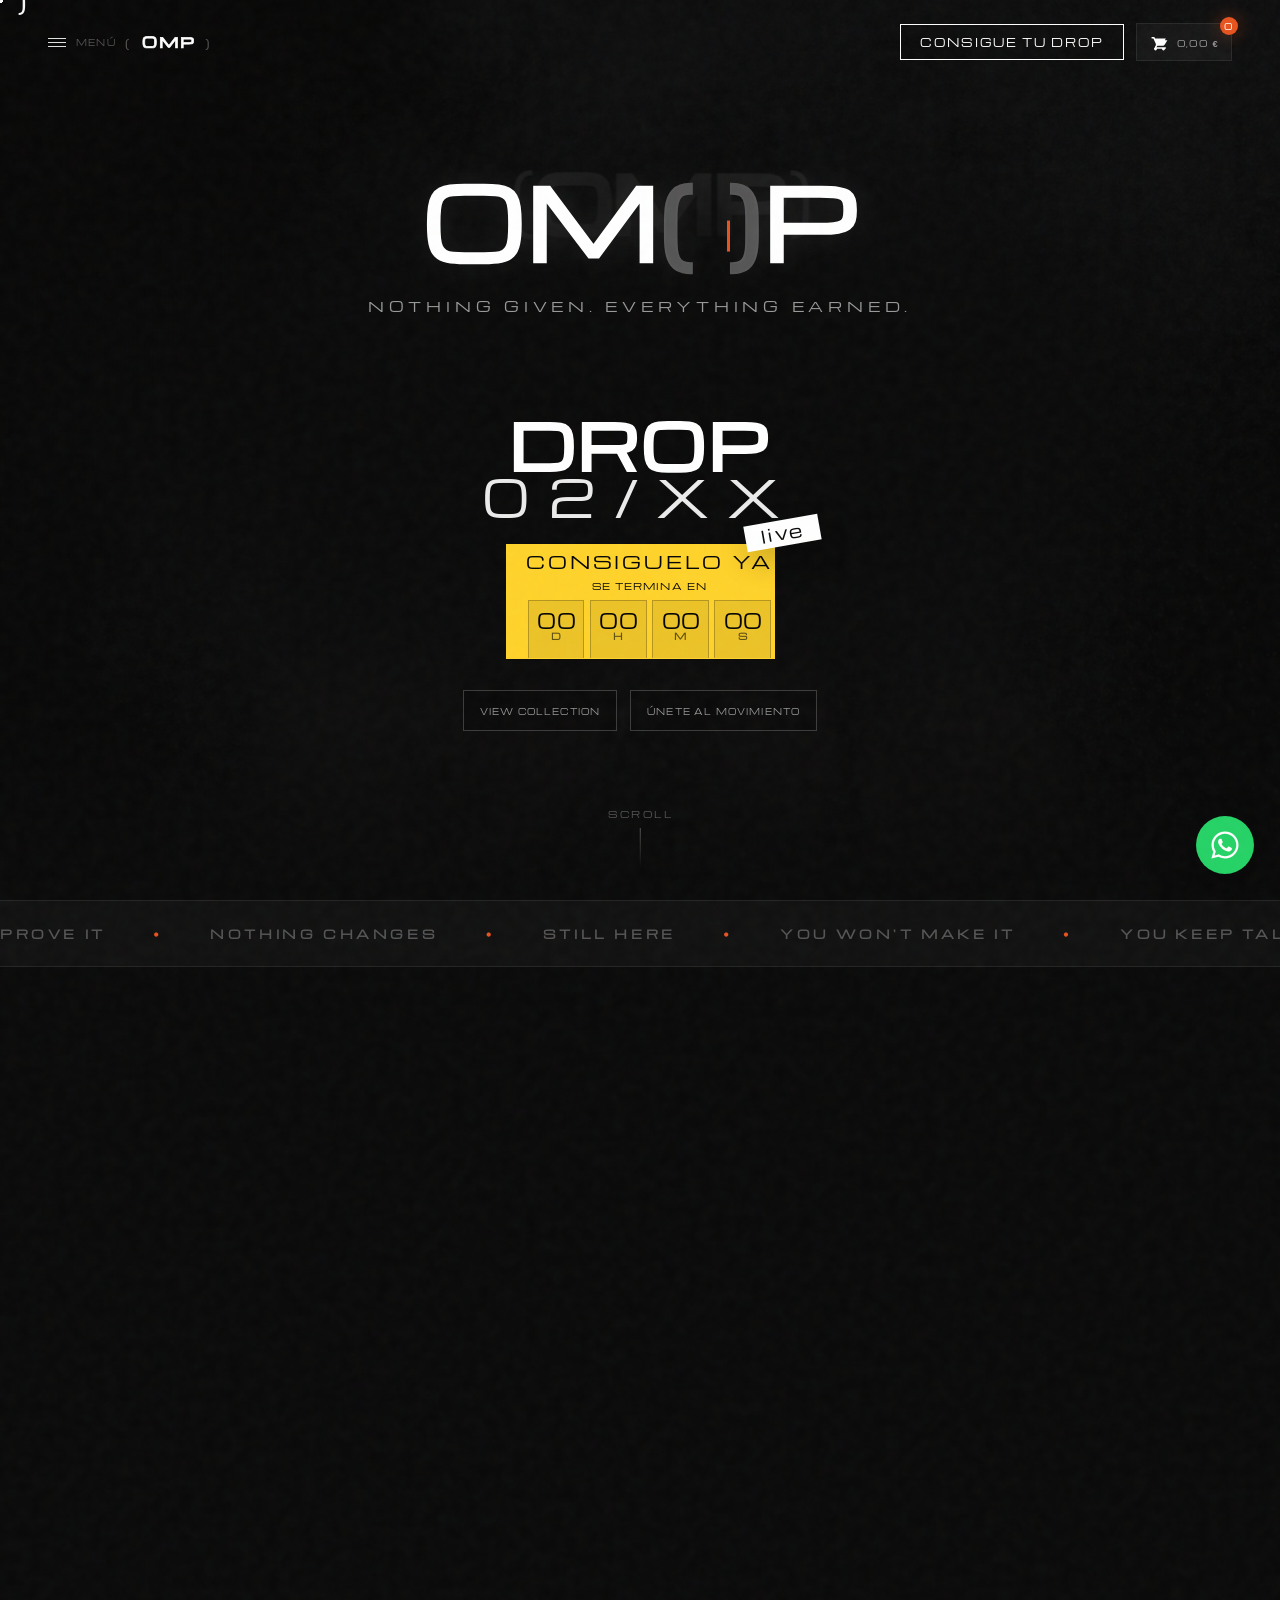
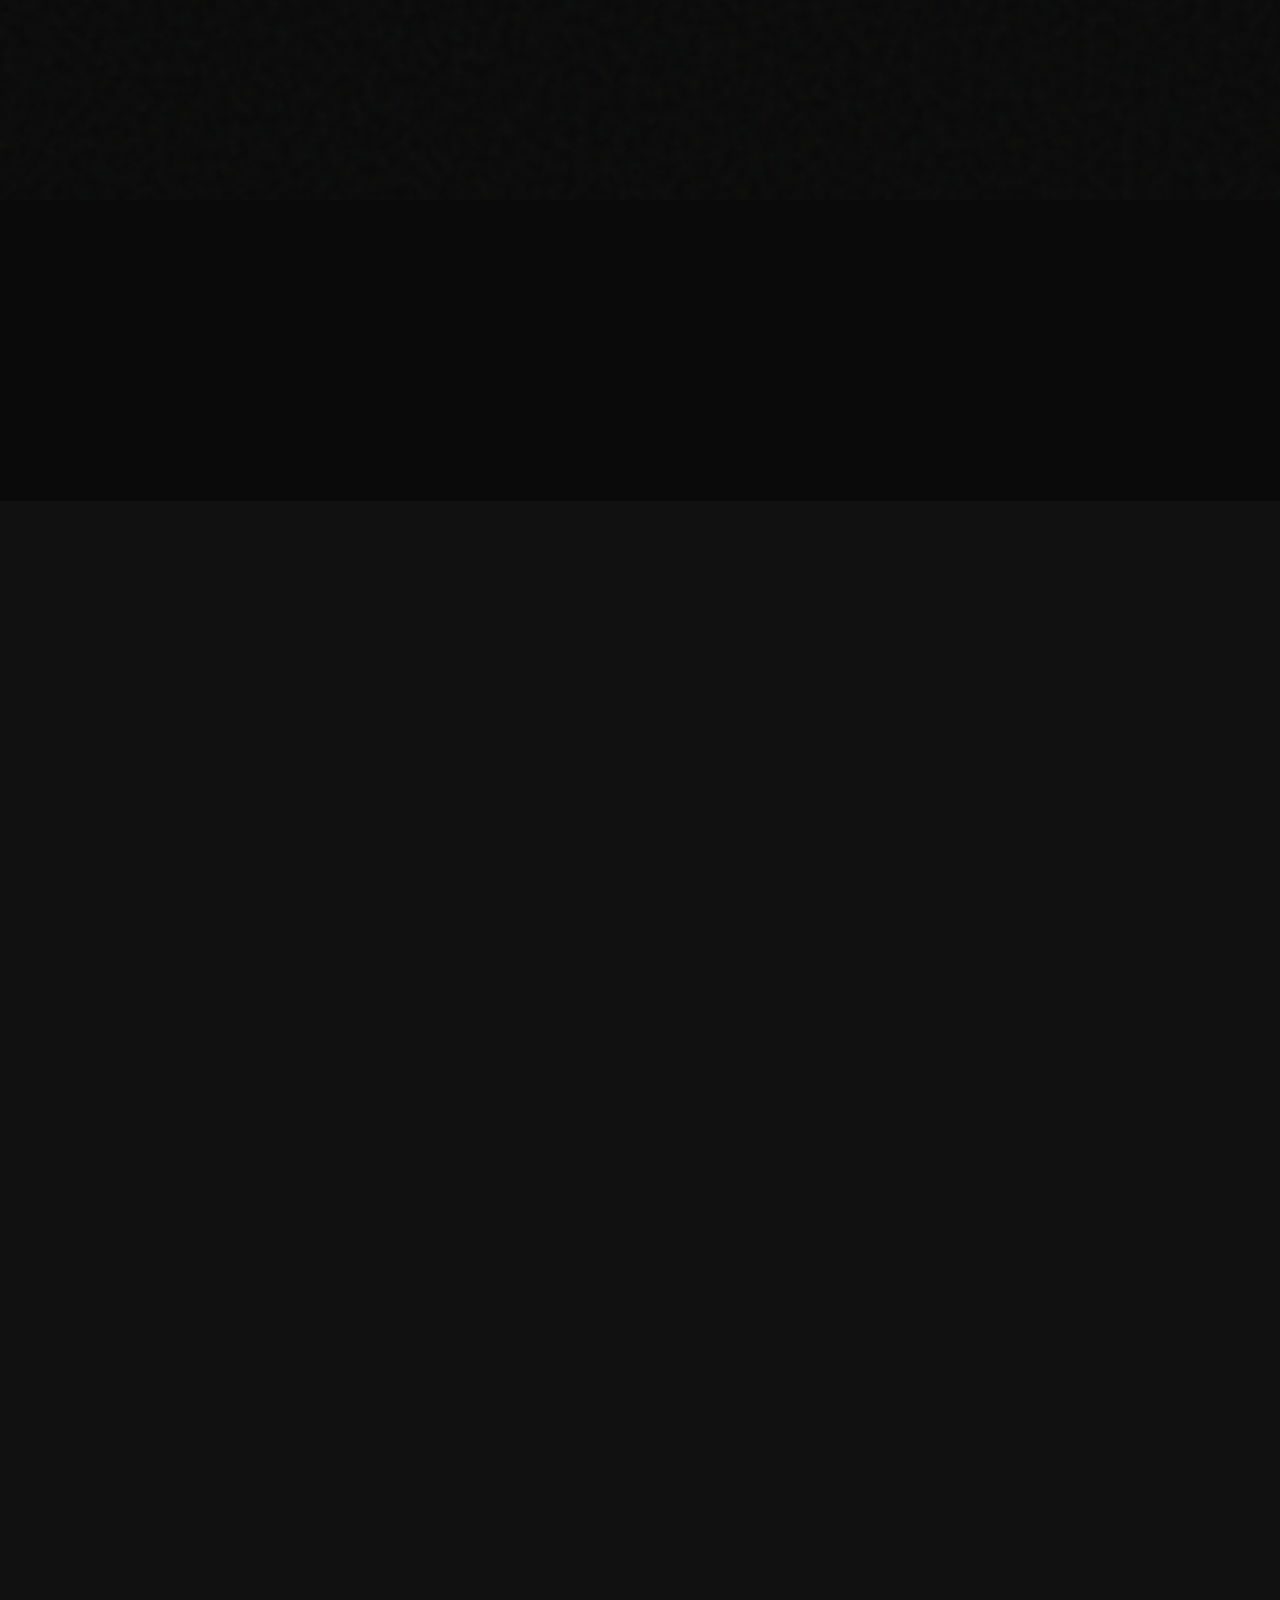
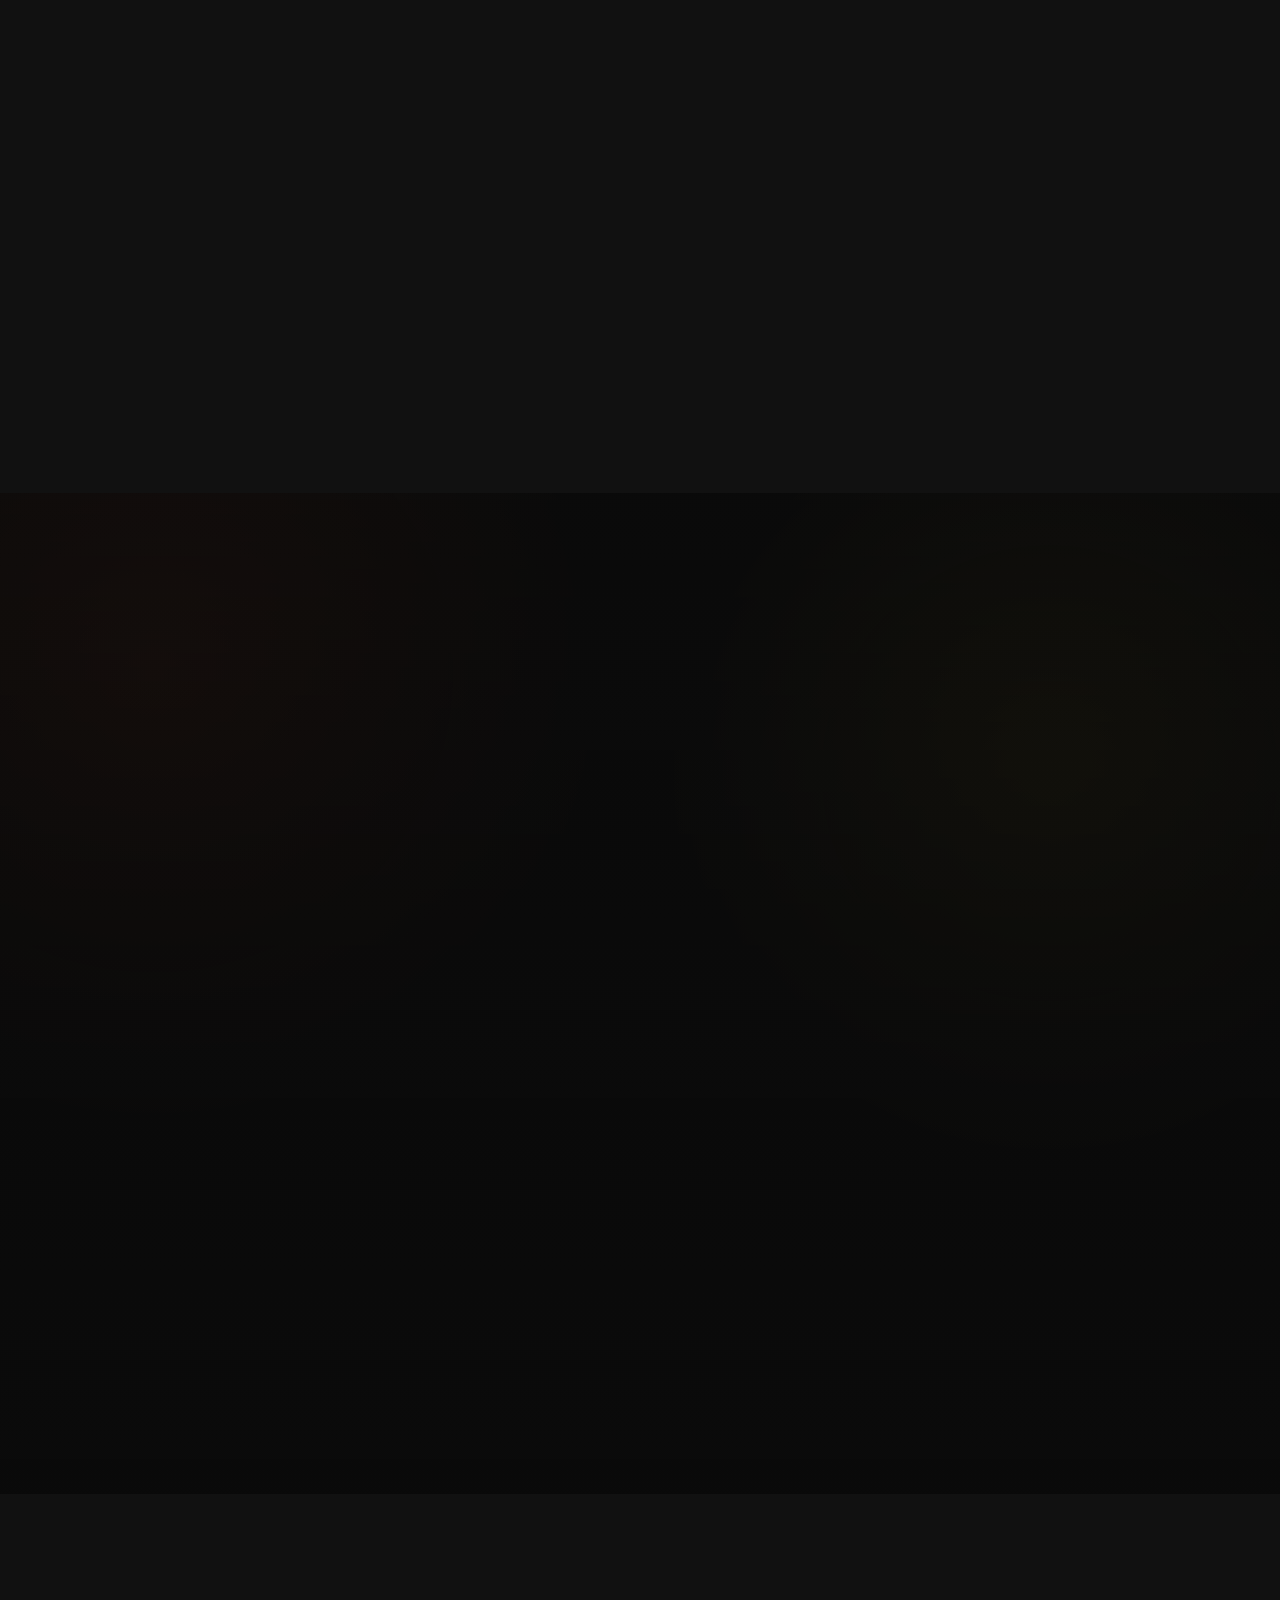
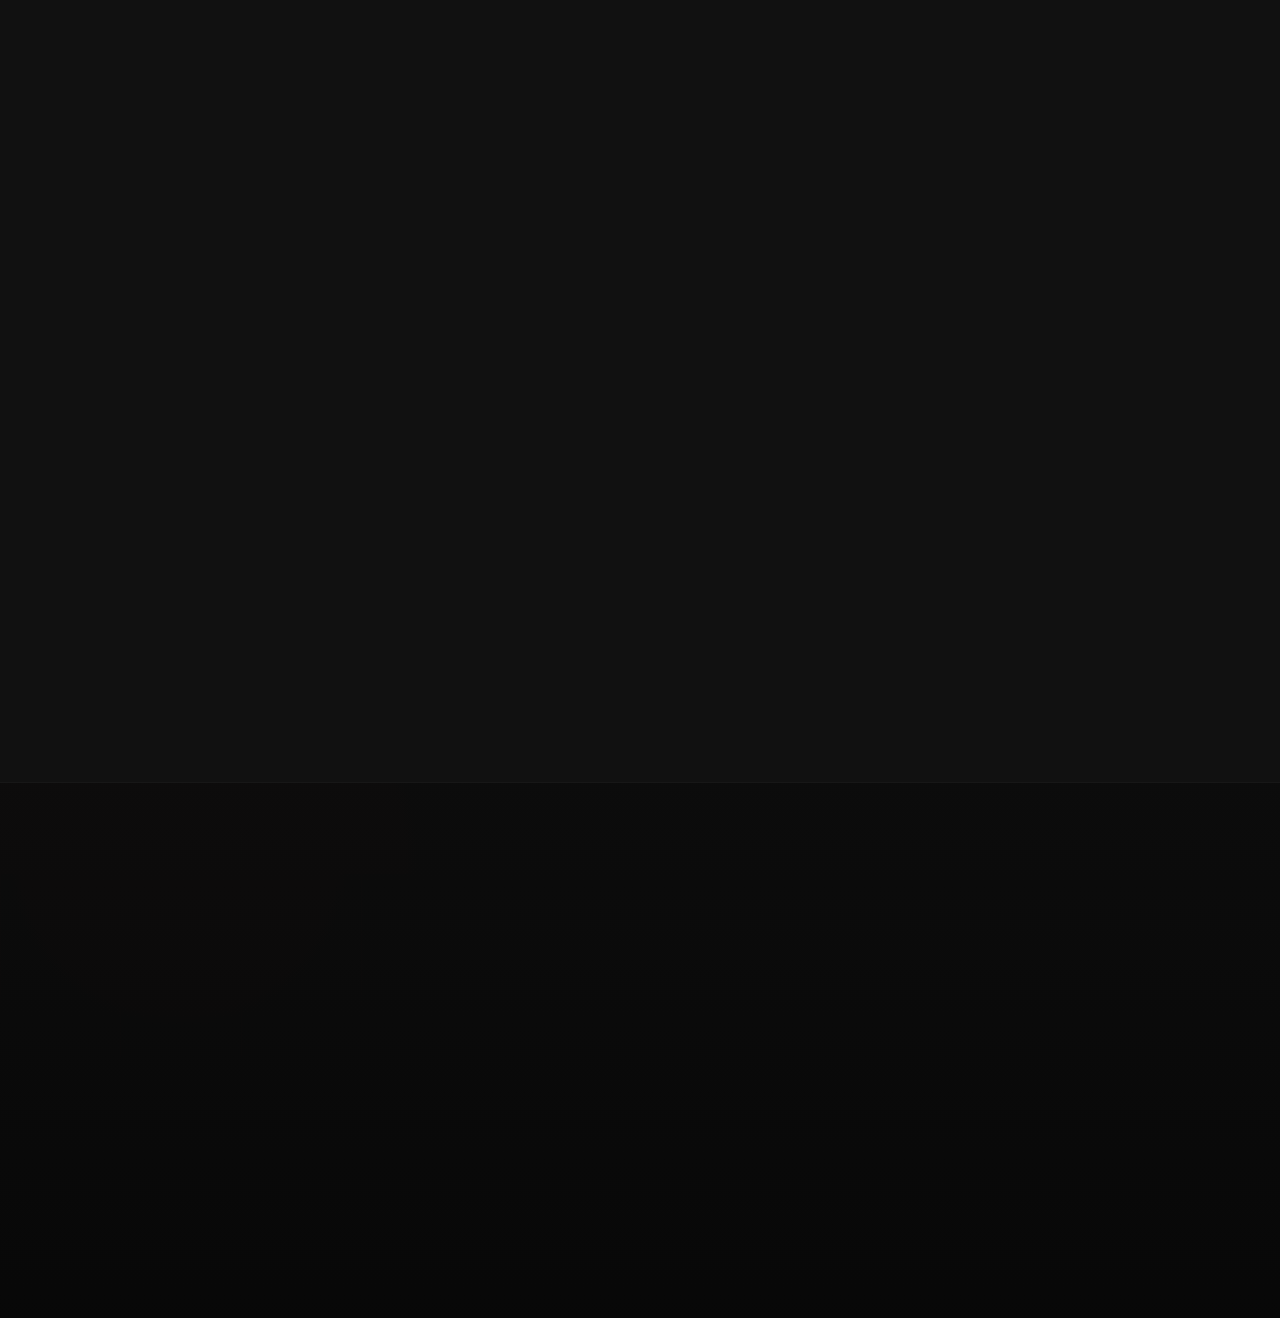
==== index.html @ 0c3de5c8 "Align calendar width with drop blocks" ====
<!DOCTYPE html>
<html lang="es">
<head>
  <meta charset="UTF-8">
  <meta name="viewport" content="width=device-width, initial-scale=1.0">
  <title>On My Peak ® | OMP ropa fitness oversized, gym wear y drops limitados</title>
  <meta name="description" content="On My Peak (OMP): ropa fitness y streetwear premium desde Canarias. Camisetas gym oversized, crop tops y hoodies para CrossFit, Hyrox y cultura entrenamiento.">
  <meta name="keywords" content="On My Peak, OMP, ropa fitness oversized, camisetas gym, ropa crossfit, oversized gym wear, streetwear fitness, ropa fitness Canarias">
  <meta name="theme-color" content="#0A0A0A">
  <meta name="robots" content="index, follow, max-image-preview:large">
  <link rel="canonical" href="https://onmypeak.vercel.app/">
  <link rel="icon" href="assets/favicon.svg" type="image/svg+xml">

  <!-- Open Graph -->
  <meta property="og:site_name" content="On My Peak">
  <meta property="og:locale" content="es_ES">
  <meta property="og:title" content="On My Peak ® | OMP">
  <meta property="og:description" content="Ropa fitness/streetwear de edición limitada desde LPA. Oversized gym wear, crop tops y hoodies para los que entrenan sin excusas.">
  <meta property="og:type" content="website">
  <meta property="og:url" content="https://onmypeak.vercel.app/">
  <meta property="og:image" content="https://onmypeak.vercel.app/assets/optimized/og-image.jpg">
  <meta property="og:image:width" content="960">
  <meta property="og:image:height" content="1200">
  <meta property="og:image:alt" content="On My Peak DROP 02/XX ropa deportiva de edición limitada">
  <meta name="twitter:card" content="summary_large_image">
  <meta name="twitter:title" content="On My Peak ® | OMP">
  <meta name="twitter:description" content="Drops limitados de ropa fitness/streetwear premium desde Canarias.">
  <meta name="twitter:image" content="https://onmypeak.vercel.app/assets/optimized/og-image.jpg">
  <meta name="twitter:image:alt" content="On My Peak DROP 02/XX">

  <!-- Fonts -->
  <link rel="preconnect" href="https://fonts.googleapis.com">
  <link rel="preconnect" href="https://fonts.gstatic.com" crossorigin>
  <link rel="preload" href="assets/optimized/hero-poster.jpg" as="image" fetchpriority="high">
  <link href="https://fonts.googleapis.com/css2?family=Michroma&family=Space+Mono:wght@400;700&display=swap" rel="stylesheet">

  <link rel="stylesheet" href="css/style.css?v=20260602-calendar-wide-auth">
  <script type="application/ld+json">
  {
    "@context": "https://schema.org",
    "@graph": [
      {
        "@type": "Organization",
        "@id": "https://onmypeak.vercel.app/#organization",
        "name": "On My Peak",
        "alternateName": "OMP",
        "url": "https://onmypeak.vercel.app/",
        "logo": "https://onmypeak.vercel.app/assets/optimized/og-image.jpg",
        "sameAs": ["https://www.instagram.com/onmypeak_/"]
      },
      {
        "@type": "WebSite",
        "@id": "https://onmypeak.vercel.app/#website",
        "url": "https://onmypeak.vercel.app/",
        "name": "On My Peak",
        "alternateName": "OMP",
        "publisher": { "@id": "https://onmypeak.vercel.app/#organization" },
        "inLanguage": "es"
      },
      {
        "@type": "BreadcrumbList",
        "@id": "https://onmypeak.vercel.app/#breadcrumbs",
        "itemListElement": [
          {
            "@type": "ListItem",
            "position": 1,
            "name": "Home",
            "item": "https://onmypeak.vercel.app/"
          },
          {
            "@type": "ListItem",
            "position": 2,
            "name": "DROP 02/XX",
            "item": "https://onmypeak.vercel.app/#drop"
          },
          {
            "@type": "ListItem",
            "position": 3,
            "name": "Alcanza tu Peak",
            "item": "https://onmypeak.vercel.app/#waitlist"
          }
        ]
      },
      {
        "@type": "Product",
        "@id": "https://onmypeak.vercel.app/#drop-02",
        "name": "DROP 02/XX",
        "brand": { "@id": "https://onmypeak.vercel.app/#organization" },
        "description": "Drop limitado de ropa deportiva On My Peak con acento canario para fitness, CrossFit e Hyrox: camiseta oversized, crop top y hoodie.",
        "image": [
          "https://onmypeak.vercel.app/assets/collection/drop-02/thumbs/drop-02-01.jpg",
          "https://onmypeak.vercel.app/assets/collection/drop-02/thumbs/drop-02-03.jpg",
          "https://onmypeak.vercel.app/assets/collection/drop-02/thumbs/drop-02-05.jpg"
        ],
        "offers": {
          "@type": "AggregateOffer",
          "priceCurrency": "EUR",
          "lowPrice": "22",
          "highPrice": "35",
          "availability": "https://schema.org/LimitedAvailability",
          "url": "https://onmypeak.vercel.app/#waitlist"
        }
      },
      {
        "@type": "FAQPage",
        "@id": "https://onmypeak.vercel.app/#faq",
        "mainEntity": [
          {
            "@type": "Question",
            "name": "¿Cómo reservo mi prenda On My Peak?",
            "acceptedAnswer": {
              "@type": "Answer",
              "text": "Elige modelo, color y talla, añade la prenda al carrito y confirma el pedido por WhatsApp."
            }
          },
          {
            "@type": "Question",
            "name": "¿Qué productos incluye DROP 02/XX?",
            "acceptedAnswer": {
              "@type": "Answer",
              "text": "DROP 02/XX incluye prendas On My Peak de edición limitada como oversized, crop top y hoodie."
            }
          },
          {
            "@type": "Question",
            "name": "¿Desde dónde nace On My Peak?",
            "acceptedAnswer": {
              "@type": "Answer",
              "text": "On My Peak nace en LPA, Canary Islands, con drops de ropa deportiva premium de edición limitada."
            }
          }
        ]
      }
    ]
  }
  </script>
</head>
<body>

  <!-- Grain Overlay -->
  <a class="skip-link" href="#waitlist">Saltar a compra</a>
  <div class="grain" aria-hidden="true"></div>

  <a class="whatsapp-float" href="https://wa.me/34673094993" target="_blank" rel="noopener noreferrer" aria-label="Hablar por WhatsApp">
    <svg class="whatsapp-float__icon" viewBox="0 0 32 32" aria-hidden="true">
      <path d="M16.02 3.2c-7.02 0-12.72 5.7-12.72 12.72 0 2.24.59 4.42 1.7 6.34L3.2 28.8l6.68-1.75a12.7 12.7 0 0 0 6.14 1.56c7.02 0 12.72-5.7 12.72-12.72S23.04 3.2 16.02 3.2Zm0 23.28c-1.92 0-3.79-.52-5.42-1.51l-.39-.23-3.96 1.04 1.06-3.86-.25-.4a10.52 10.52 0 0 1-1.63-5.61c0-5.84 4.75-10.59 10.59-10.59s10.59 4.75 10.59 10.59-4.75 10.57-10.59 10.57Zm5.8-7.92c-.32-.16-1.89-.93-2.18-1.04-.29-.11-.5-.16-.71.16-.21.32-.82 1.04-1 1.25-.18.21-.37.24-.69.08-.32-.16-1.35-.5-2.57-1.58-.95-.85-1.59-1.89-1.78-2.21-.18-.32-.02-.49.14-.65.14-.14.32-.37.48-.55.16-.18.21-.32.32-.53.11-.21.05-.4-.03-.56-.08-.16-.71-1.71-.98-2.34-.26-.61-.52-.53-.71-.54h-.61c-.21 0-.56.08-.85.4-.29.32-1.11 1.09-1.11 2.65s1.14 3.07 1.3 3.28c.16.21 2.25 3.44 5.45 4.82.76.33 1.35.52 1.82.67.76.24 1.46.21 2.01.13.61-.09 1.89-.77 2.16-1.51.27-.74.27-1.38.19-1.51-.08-.13-.29-.21-.61-.37Z"/>
    </svg>
  </a>

  <!-- Custom Cursor -->
  <div class="cursor" aria-hidden="true"></div>
  <div class="cursor-ring" aria-hidden="true"></div>

  <!-- Navigation -->
  <nav class="nav" id="nav" aria-label="Navegación principal">
    <button class="nav__logo" id="navLogo" type="button" aria-haspopup="true" aria-expanded="false" aria-controls="navMenu" aria-label="Abrir menú de navegación">
      <span class="nav__burger" aria-hidden="true"><span></span><span></span><span></span></span>
      <span class="nav__menu-label" aria-hidden="true">Menú</span>
      <span class="nav__logo-paren">(</span><span class="nav__logo-text">OMP</span><span class="nav__logo-paren">)</span>
    </button>
    <div class="nav-menu" id="navMenu" aria-hidden="true">
      <a href="#hero">Home</a>
      <a href="#manifesto">Manifiesto</a>
      <a href="#drop">Drop Prórroga</a>
      <a href="#calendario">Calendario</a>
      <a href="#waitlist">Alcanza tu Peak</a>
      <a href="#peak-community">Únete al movimiento</a>
    </div>
    <div class="nav__actions">
      <a href="#waitlist" class="nav__cta">
        <span data-i18n="navCta">Consigue tu Drop</span>
      </a>
      <button class="cart-toggle" type="button" id="cartToggle" aria-label="Abrir carrito" aria-expanded="false">
        <svg class="cart-toggle__icon" viewBox="0 0 24 24" aria-hidden="true">
          <path d="M7 18c-1.1 0-1.99.9-1.99 2S5.9 22 7 22s2-.9 2-2-.9-2-2-2Zm10 0c-1.1 0-1.99.9-1.99 2s.89 2 1.99 2 2-.9 2-2-.9-2-2-2ZM7.2 14.6h7.45c.75 0 1.4-.41 1.74-1.03L20 7H6.42l-.94-2H2v2h2.22l3.6 7.59-1.35 2.45C5.74 18.37 6.69 20 8.2 20H20v-2H8.2l1.1-2h7.45c.75 0 1.4-.41 1.74-1.03L22 9H8.12l-.92-2Z"/>
        </svg>
        <span class="cart-toggle__total" id="cartNavTotal">0,00 €</span>
        <span class="cart-toggle__count" id="cartCount">0</span>
      </button>
    </div>
  </nav>

  <aside class="buy-rail" id="buyRail" aria-label="Compra rápida DROP 02/XX">
    <a class="buy-rail__main" href="#waitlist" data-select-drop="DROP 02/XX">
      <span>DROP 02/XX</span>
      <strong>Alcanza tu Peak</strong>
    </a>
    <button class="buy-rail__cart" type="button" id="buyRailCart" aria-label="Abrir carrito desde compra rápida">
      <span id="buyRailCount">0</span>
      <strong id="buyRailTotal">0,00 &euro;</strong>
    </button>
  </aside>

  <!-- Hero -->
  <section class="hero" id="hero">
    <div class="hero__bg">
      <video class="hero__video" autoplay muted loop playsinline preload="metadata" poster="assets/optimized/hero-poster.jpg">
        <source src="assets/hero-background-mobile.mp4" type="video/mp4">
      </video>
    </div>
    <div class="hero__overlay"></div>
    <div class="hero__content">
      <h1 class="hero__logo">
        OM<span class="paren">(</span><span class="fucking" data-typewriter-words="fucking,next,gymnastic,fleje">fucking</span><span class="paren">)</span>P
      </h1>
      <p class="hero__claim" data-i18n="heroClaim">Nothing given. Everything earned.</p>
      <div class="hero__drops hero__drops--single" aria-label="Drop activo">
        <div class="hero__drop-mark hero__drop-mark--next" aria-label="Drop 02/XX live">
          <span class="hero__drop-title">DROP</span>
          <span class="hero__drop-code">02/XX</span>
          <span class="hero__drop-live hero__drop-live--yellow">live</span>
          <a href="#waitlist" class="hero__drop-cta hero__drop-cta--yellow" data-select-drop="DROP 02/XX">
            <span>consiguelo ya</span>
            <small>
              <span>se termina en</span>
              <strong class="hero__drop-countdown hero__drop-countdown--yellow" data-drop2-hero-countdown>00D 00H 00M 00S</strong>
            </small>
          </a>
        </div>
      </div>
      <div class="hero__actions" aria-label="Acciones principales">
        <a href="#drop">VIEW COLLECTION</a>
        <a href="#peak-community">ÚNETE AL MOVIMIENTO</a>
      </div>
    </div>
    <div class="hero__scroll">
      <span>Scroll</span>
      <div class="hero__scroll-line"></div>
    </div>
  </section>

  <!-- Marquee -->
  <div class="marquee" aria-hidden="true">
    <div class="marquee__track">
      <span class="marquee__item">Prove It</span>
      <span class="marquee__item">Nothing Changes</span>
      <span class="marquee__item">Still Here</span>
      <span class="marquee__item">You Won't Make It</span>
      <span class="marquee__item">You Keep Talking</span>
      <span class="marquee__item">This Is Not For Everyone</span>
      <span class="marquee__item">No One Is Coming</span>
      <span class="marquee__item">Prove It</span>
      <span class="marquee__item">Nothing Changes</span>
      <span class="marquee__item">Still Here</span>
      <span class="marquee__item">You Won't Make It</span>
      <span class="marquee__item">You Keep Talking</span>
      <span class="marquee__item">This Is Not For Everyone</span>
      <span class="marquee__item">No One Is Coming</span>
    </div>
  </div>

  <!-- Manifesto -->
  <section class="section manifesto" id="manifesto">
    <div class="manifesto__bg"></div>
    <div class="container">
      <div class="manifesto__layout">
        <div class="manifesto__content">
          <p class="section-label reveal" data-i18n="manifestoLabel">Manifiesto</p>
          <h2 class="section-title reveal reveal-delay-1" data-i18n="manifestoTitle">THIS IS NOT<br>FOR EVERYONE</h2>
          <p class="manifesto__text reveal reveal-delay-2" data-i18n="manifestoText1">
            No hacemos ropa para que te veas bien. Hacemos <strong>armaduras</strong> para los que se presentan cada día sin excusas. Para los que nadie esperaba. Para los que <strong>siguen aquí</strong> cuando todos se han ido.
          </p>
          <p class="manifesto__text reveal reveal-delay-3" data-i18n="manifestoText2">
            Si necesitas que alguien te motive, esto no es para ti. Si ya estás dentro, <strong>lo sabes</strong>.
          </p>
          <p class="manifesto__origin reveal reveal-delay-4">LPA — Canary Islands</p>
        </div>

        <aside class="manifesto__instagram reveal reveal-delay-3" aria-label="Instagram preview de On My Peak">
          <div class="manifesto__instagram-head">
            <span>@onmypeak_</span>
            <a href="https://instagram.com/onmypeak_" target="_blank" rel="noopener noreferrer" data-i18n="viewInstagram">Ver Instagram</a>
          </div>
          <div class="instagram-preview__grid" id="instagramFeed" data-instagram-feed data-source="fallback" aria-live="polite">
            <a class="instagram-preview__item" href="https://instagram.com/onmypeak_" target="_blank" rel="noopener noreferrer">
              <img src="assets/collection/drop-02/thumbs/drop-02-01.jpg" alt="DROP 02/XX de On My Peak" width="607" height="760" loading="lazy" decoding="async">
            </a>
            <a class="instagram-preview__item" href="https://instagram.com/onmypeak_" target="_blank" rel="noopener noreferrer">
              <img src="assets/collection/drop-02/thumbs/drop-02-02.jpg" alt="DROP 02/XX de On My Peak" width="607" height="760" loading="lazy" decoding="async">
            </a>
            <a class="instagram-preview__item" href="https://instagram.com/onmypeak_" target="_blank" rel="noopener noreferrer">
              <img src="assets/collection/drop-02/thumbs/drop-02-03.jpg" alt="DROP 02/XX de On My Peak" width="607" height="760" loading="lazy" decoding="async">
            </a>
            <a class="instagram-preview__item" href="https://instagram.com/onmypeak_" target="_blank" rel="noopener noreferrer">
              <img src="assets/collection/drop-02/thumbs/drop-02-04.jpg" alt="DROP 02/XX de On My Peak" width="607" height="760" loading="lazy" decoding="async">
            </a>
            <a class="instagram-preview__item" href="https://instagram.com/onmypeak_" target="_blank" rel="noopener noreferrer">
              <img src="assets/collection/drop-02/thumbs/drop-02-05.jpg" alt="DROP 02/XX de On My Peak" width="607" height="760" loading="lazy" decoding="async">
            </a>
            <a class="instagram-preview__item" href="https://instagram.com/onmypeak_" target="_blank" rel="noopener noreferrer">
              <img src="assets/instagram/post-omp1-26.jpg" alt="Post reciente de On My Peak" width="607" height="760" loading="lazy" decoding="async">
            </a>
            <a class="instagram-preview__item" href="https://instagram.com/onmypeak_" target="_blank" rel="noopener noreferrer">
              <img src="assets/instagram/post-omp1-25.jpg" alt="Post reciente de On My Peak" width="607" height="760" loading="lazy" decoding="async">
            </a>
            <a class="instagram-preview__item" href="https://instagram.com/onmypeak_" target="_blank" rel="noopener noreferrer">
              <img src="assets/instagram/post-omp1-24.jpg" alt="Post reciente de On My Peak" width="608" height="760" loading="lazy" decoding="async">
            </a>
            <a class="instagram-preview__item" href="https://instagram.com/onmypeak_" target="_blank" rel="noopener noreferrer">
              <img src="assets/instagram/post-omp1-23.jpg" alt="Post reciente de On My Peak" width="607" height="760" loading="lazy" decoding="async">
            </a>
          </div>
        </aside>
      </div>
    </div>
  </section>

  <!-- Drop 01/XX -->
  <section class="section drop" id="drop">
    <div class="container">
      <p class="section-label reveal" data-i18n="collectionLabel">Colecciones</p>
      <div class="drop-tabs reveal reveal-delay-1" role="tablist" aria-label="Colecciones por drop">
        <button class="drop-tabs__button" type="button" role="tab" aria-selected="false" aria-controls="dropPanel01" id="dropTab01" data-drop-tab="dropPanel01" data-drop-code="01/XX" data-drop-status="prórroga" data-drop-copy="Drop 1, nuestra base, &quot;No one is coming&quot;, nadie va a venir a hacerlo por ti, te va a tocar currártelo.">
          <span>DROP 01/XX</span>
          <small data-drop01-status>Prórroga</small>
        </button>
        <button class="drop-tabs__button is-active" type="button" role="tab" aria-selected="true" aria-controls="dropPanel02" id="dropTab02" data-drop-tab="dropPanel02" data-drop-code="02/XX" data-drop-status="live" data-drop-copy="Drop 2 mira hacia casa: acento canario, herencia y mesa compartida. Lo que llevas dentro también se entrena.">
          <span>DROP 02/XX</span>
          <small data-drop2-tab-countdown>Live</small>
        </button>
      </div>
      <div class="drop__header">
        <h2 class="drop__title reveal reveal-delay-1">
          <span class="drop__title-main">DROP</span>
          <span class="drop__title-code" id="dropTitleCode">02/XX</span>
          <span class="drop__title-live" id="dropTitleStatus">live</span>
        </h2>
      </div>
      <p class="section-subtitle reveal reveal-delay-2" data-i18n="dropText" id="dropNarrative">
        Drop 2 mira hacia casa: acento canario, herencia y mesa compartida. Lo que llevas dentro también se entrena.
      </p>
      <p class="drop__urgency drop__urgency--yellow reveal reveal-delay-2" id="dropUrgencyLine"><span data-i18n="dropUrgency">Se termina en</span> <strong class="deadline-countdown" data-drop-collection-countdown>00D 00H 00M 00S</strong></p>
      <p class="drop__hint reveal reveal-delay-2" data-i18n="dropHint"><span>←→</span> Desliza lateralmente para ver más</p>

      <div class="drop-panel" id="dropPanel01" role="tabpanel" aria-labelledby="dropTab01" hidden>
        <div class="drop__scroll-wrap reveal reveal-delay-3" aria-label="Galería horizontal DROP 01/XX">
        <div class="drop__grid">
          <article class="product-card">
            <button class="product-card__media" type="button" data-lightbox-src="assets/collection/drop-current/drop-current-01.jpg" aria-label="Abrir imagen DROP 01/XX">
              <img class="product-card__img" src="assets/collection/drop-current/thumbs/drop-current-01.jpg" width="607" height="760" alt="DROP 01/XX — tres atletas con prendas OMP" loading="lazy">
            </button>
            <div class="product-card__shop-tags" aria-label="Compra rápida de productos">
              <button class="shop-tag" type="button" data-shop-model="Oversized" data-shop-color="Ebano" style="--tag-x: 13%; --tag-y: 30%;"><span class="shop-tag__plus" aria-hidden="true"></span><span>Oversized, Ebano</span></button>
              <button class="shop-tag shop-tag--reverse" type="button" data-shop-model="Oversized" data-shop-color="Negro" style="--tag-x: 79%; --tag-y: 39%;"><span class="shop-tag__plus" aria-hidden="true"></span><span>Oversized, Negro</span></button>
              <button class="shop-tag" type="button" data-shop-model="Hoodie" data-shop-color="Azul tormenta" style="--tag-x: 36%; --tag-y: 52%;"><span class="shop-tag__plus" aria-hidden="true"></span><span>Hoodie, Azul tormenta</span></button>
            </div>
            <div class="product-card__size-panel" aria-hidden="true"></div>
            <div class="product-card__info"><span class="product-card__name">DROP 01/XX</span></div>
          </article>

          <article class="product-card">
            <button class="product-card__media" type="button" data-lightbox-src="assets/collection/drop-current/drop-current-02.jpg" aria-label="Abrir imagen DROP 01/XX">
              <img class="product-card__img" src="assets/collection/drop-current/thumbs/drop-current-02.jpg" width="607" height="760" alt="DROP 01/XX — crop top negro" loading="lazy">
            </button>
            <div class="product-card__shop-tags" aria-label="Compra rápida de productos">
              <button class="shop-tag" type="button" data-shop-model="Crop top" data-shop-color="Negro" style="--tag-x: 32%; --tag-y: 59%;"><span class="shop-tag__plus" aria-hidden="true"></span><span>Crop top, Negro</span></button>
            </div>
            <div class="product-card__size-panel" aria-hidden="true"></div>
            <div class="product-card__info"><span class="product-card__name">DROP 01/XX</span></div>
          </article>

          <article class="product-card">
            <button class="product-card__media" type="button" data-lightbox-src="assets/collection/drop-current/drop-current-03.jpg" aria-label="Abrir imagen DROP 01/XX">
              <img class="product-card__img" src="assets/collection/drop-current/thumbs/drop-current-03.jpg" width="607" height="760" alt="DROP 01/XX — oversized verde mist" loading="lazy">
            </button>
            <div class="product-card__shop-tags" aria-label="Compra rápida de productos">
              <button class="shop-tag" type="button" data-shop-model="Oversized" data-shop-color="Verde mist" style="--tag-x: 28%; --tag-y: 70%;"><span class="shop-tag__plus" aria-hidden="true"></span><span>Oversized, Verde mist</span></button>
            </div>
            <div class="product-card__size-panel" aria-hidden="true"></div>
            <div class="product-card__info"><span class="product-card__name">DROP 01/XX</span></div>
          </article>

          <article class="product-card">
            <button class="product-card__media" type="button" data-lightbox-src="assets/collection/drop-current/drop-current-04.jpg" aria-label="Abrir imagen DROP 01/XX">
              <img class="product-card__img" src="assets/collection/drop-current/thumbs/drop-current-04.jpg" width="607" height="760" alt="DROP 01/XX — hoodie gris" loading="lazy">
            </button>
            <div class="product-card__shop-tags" aria-label="Compra rápida de productos">
              <button class="shop-tag" type="button" data-shop-model="Hoodie" data-shop-color="Gris" style="--tag-x: 40%; --tag-y: 75%;"><span class="shop-tag__plus" aria-hidden="true"></span><span>Hoodie, Gris</span></button>
            </div>
            <div class="product-card__size-panel" aria-hidden="true"></div>
            <div class="product-card__info"><span class="product-card__name">DROP 01/XX</span></div>
          </article>

          <article class="product-card">
            <button class="product-card__media" type="button" data-lightbox-src="assets/collection/drop-current/drop-current-05.jpg" aria-label="Abrir imagen DROP 01/XX">
              <img class="product-card__img" src="assets/collection/drop-current/thumbs/drop-current-05.jpg" width="605" height="760" alt="DROP 01/XX — oversized naranja" loading="lazy">
            </button>
            <div class="product-card__shop-tags" aria-label="Compra rápida de productos">
              <button class="shop-tag shop-tag--reverse" type="button" data-shop-model="Oversized" data-shop-color="Naranja" style="--tag-x: 66%; --tag-y: 57%;"><span class="shop-tag__plus" aria-hidden="true"></span><span>Oversized, Naranja</span></button>
            </div>
            <div class="product-card__size-panel" aria-hidden="true"></div>
            <div class="product-card__info"><span class="product-card__name">DROP 01/XX</span></div>
          </article>

          <article class="product-card">
            <button class="product-card__media" type="button" data-lightbox-src="assets/collection/drop-current/drop-current-06.jpg" aria-label="Abrir imagen DROP 01/XX">
              <img class="product-card__img" src="assets/collection/drop-current/thumbs/drop-current-06.jpg" width="608" height="760" alt="DROP 01/XX — oversized negra y blanca" loading="lazy">
            </button>
            <div class="product-card__shop-tags" aria-label="Compra rápida de productos">
              <button class="shop-tag shop-tag--reverse" type="button" data-shop-model="Oversized" data-shop-color="Negro" style="--tag-x: 74%; --tag-y: 58%;"><span class="shop-tag__plus" aria-hidden="true"></span><span>Oversized, Negro</span></button>
              <button class="shop-tag" type="button" data-shop-model="Oversized" data-shop-color="Blanco" style="--tag-x: 33%; --tag-y: 70%;"><span class="shop-tag__plus" aria-hidden="true"></span><span>Oversized, Blanco</span></button>
            </div>
            <div class="product-card__size-panel" aria-hidden="true"></div>
            <div class="product-card__info"><span class="product-card__name">DROP 01/XX</span></div>
          </article>

          <article class="product-card">
            <button class="product-card__media" type="button" data-lightbox-src="assets/collection/drop-current/drop-current-07.jpg" aria-label="Abrir imagen DROP 01/XX">
              <img class="product-card__img" src="assets/collection/drop-current/thumbs/drop-current-07.jpg" width="607" height="760" alt="DROP 01/XX — oversized ebano" loading="lazy">
            </button>
            <div class="product-card__shop-tags" aria-label="Compra rápida de productos">
              <button class="shop-tag shop-tag--reverse" type="button" data-shop-model="Oversized" data-shop-color="Ebano" style="--tag-x: 63%; --tag-y: 67%;"><span class="shop-tag__plus" aria-hidden="true"></span><span>Oversized, Ebano</span></button>
            </div>
            <div class="product-card__size-panel" aria-hidden="true"></div>
            <div class="product-card__info"><span class="product-card__name">DROP 01/XX</span></div>
          </article>

          <article class="product-card">
            <button class="product-card__media" type="button" data-lightbox-src="assets/collection/drop-current/drop-current-08.jpg" aria-label="Abrir imagen DROP 01/XX">
              <img class="product-card__img" src="assets/collection/drop-current/thumbs/drop-current-08.jpg" width="607" height="760" alt="DROP 01/XX — oversized blanca" loading="lazy">
            </button>
            <div class="product-card__shop-tags" aria-label="Compra rápida de productos">
              <button class="shop-tag" type="button" data-shop-model="Oversized" data-shop-color="Blanco" style="--tag-x: 39%; --tag-y: 73%;"><span class="shop-tag__plus" aria-hidden="true"></span><span>Oversized, Blanco</span></button>
            </div>
            <div class="product-card__size-panel" aria-hidden="true"></div>
            <div class="product-card__info"><span class="product-card__name">DROP 01/XX</span></div>
          </article>

          <article class="product-card">
            <button class="product-card__media" type="button" data-lightbox-src="assets/collection/drop-current/drop-current-09.jpg" aria-label="Abrir imagen DROP 01/XX">
              <img class="product-card__img" src="assets/collection/drop-current/thumbs/drop-current-09.jpg" width="607" height="760" alt="DROP 01/XX — hoodie azul tormenta" loading="lazy">
            </button>
            <div class="product-card__shop-tags" aria-label="Compra rápida de productos">
              <button class="shop-tag" type="button" data-shop-model="Hoodie" data-shop-color="Azul tormenta" style="--tag-x: 42%; --tag-y: 42%;"><span class="shop-tag__plus" aria-hidden="true"></span><span>Hoodie, Azul tormenta</span></button>
            </div>
            <div class="product-card__size-panel" aria-hidden="true"></div>
            <div class="product-card__info"><span class="product-card__name">DROP 01/XX</span></div>
          </article>

          <article class="product-card">
            <button class="product-card__media" type="button" data-lightbox-src="assets/collection/drop-current/drop-current-10.jpg" aria-label="Abrir imagen DROP 01/XX">
              <img class="product-card__img" src="assets/collection/drop-current/thumbs/drop-current-10.jpg" width="607" height="760" alt="DROP 01/XX — crop top rosa" loading="lazy">
            </button>
            <div class="product-card__shop-tags" aria-label="Compra rápida de productos">
              <button class="shop-tag" type="button" data-shop-model="Crop top" data-shop-color="Rosa" style="--tag-x: 39%; --tag-y: 82%;"><span class="shop-tag__plus" aria-hidden="true"></span><span>Crop top, Rosa</span></button>
            </div>
            <div class="product-card__size-panel" aria-hidden="true"></div>
            <div class="product-card__info"><span class="product-card__name">DROP 01/XX</span></div>
          </article>

          <article class="product-card">
            <button class="product-card__media" type="button" data-lightbox-src="assets/collection/drop-current/drop-current-11.jpg" aria-label="Abrir imagen DROP 01/XX">
              <img class="product-card__img" src="assets/collection/drop-current/thumbs/drop-current-11.jpg" width="607" height="760" alt="DROP 01/XX — crop top turquesa" loading="lazy">
            </button>
            <div class="product-card__shop-tags" aria-label="Compra rápida de productos">
              <button class="shop-tag shop-tag--reverse" type="button" data-shop-model="Crop top" data-shop-color="Turquesa" style="--tag-x: 65%; --tag-y: 72%;"><span class="shop-tag__plus" aria-hidden="true"></span><span>Crop top, Turquesa</span></button>
            </div>
            <div class="product-card__size-panel" aria-hidden="true"></div>
            <div class="product-card__info"><span class="product-card__name">DROP 01/XX</span></div>
          </article>
        </div>
      </div>
      </div>

      <div class="drop-panel is-active" id="dropPanel02" role="tabpanel" aria-labelledby="dropTab02">
        <div class="drop-panel__locked" data-drop2-locked>
          <span>DROP 02/XX</span>
          <strong>No es de donde eres, es lo que llevas dentro.</strong>
          <p>El drop se abre el 29 de mayo a las 12:00. Hasta entonces, la galería queda cerrada.</p>
          <div class="drop-panel__countdown" data-drop2-countdown>00D 00H 00M 00S</div>
        </div>
        <div class="drop__scroll-wrap drop-panel__gallery" data-drop2-gallery hidden aria-label="Galería horizontal DROP 02/XX">
          <div class="drop__grid">
            <article class="product-card">
              <button class="product-card__media" type="button" data-lightbox-src="assets/collection/drop-02/drop-02-01.jpg" aria-label="Abrir imagen DROP 02/XX">
                <img class="product-card__img" src="assets/collection/drop-02/thumbs/drop-02-01.jpg" width="607" height="760" alt="DROP 02/XX — camiseta negra OMP con gofio La Piña" loading="lazy" decoding="async">
              </button>
              <div class="product-card__shop-tags" aria-label="Compra rápida de productos">
                <button class="shop-tag" type="button" data-shop-model="Oversized" data-shop-color="Negro" style="--tag-x: 50%; --tag-y: 58%;"><span class="shop-tag__plus" aria-hidden="true"></span><span>Oversized, Negro</span></button>
              </div>
              <div class="product-card__size-panel" aria-hidden="true"></div>
            </article>
            <article class="product-card">
              <button class="product-card__media" type="button" data-lightbox-src="assets/collection/drop-02/drop-02-02.jpg" aria-label="Abrir imagen DROP 02/XX">
                <img class="product-card__img" src="assets/collection/drop-02/thumbs/drop-02-02.jpg" width="607" height="760" alt="DROP 02/XX — caja Gofio La Piña con camiseta OMP" loading="lazy" decoding="async">
              </button>
              <div class="product-card__shop-tags" aria-label="Compra rápida de productos">
                <button class="shop-tag" type="button" data-shop-model="Oversized" data-shop-color="Negro" style="--tag-x: 50%; --tag-y: 58%;"><span class="shop-tag__plus" aria-hidden="true"></span><span>Oversized, Negro</span></button>
              </div>
              <div class="product-card__size-panel" aria-hidden="true"></div>
            </article>
            <article class="product-card">
              <button class="product-card__media" type="button" data-lightbox-src="assets/collection/drop-02/drop-02-03.jpg" aria-label="Abrir imagen DROP 02/XX">
                <img class="product-card__img" src="assets/collection/drop-02/thumbs/drop-02-03.jpg" width="607" height="760" alt="DROP 02/XX — camiseta negra OMP sobre cajas de gofio" loading="lazy" decoding="async">
              </button>
              <div class="product-card__shop-tags" aria-label="Compra rápida de productos">
                <button class="shop-tag" type="button" data-shop-model="Oversized" data-shop-color="Negro" style="--tag-x: 50%; --tag-y: 58%;"><span class="shop-tag__plus" aria-hidden="true"></span><span>Oversized, Negro</span></button>
              </div>
              <div class="product-card__size-panel" aria-hidden="true"></div>
            </article>
            <article class="product-card">
              <button class="product-card__media" type="button" data-lightbox-src="assets/collection/drop-02/drop-02-04.jpg" aria-label="Abrir imagen DROP 02/XX">
                <img class="product-card__img" src="assets/collection/drop-02/thumbs/drop-02-04.jpg" width="607" height="760" alt="DROP 02/XX — espalda de camiseta negra OMP" loading="lazy" decoding="async">
              </button>
              <div class="product-card__shop-tags" aria-label="Compra rápida de productos">
                <button class="shop-tag" type="button" data-shop-model="Oversized" data-shop-color="Negro" style="--tag-x: 50%; --tag-y: 58%;"><span class="shop-tag__plus" aria-hidden="true"></span><span>Oversized, Negro</span></button>
              </div>
              <div class="product-card__size-panel" aria-hidden="true"></div>
            </article>
            <article class="product-card">
              <button class="product-card__media" type="button" data-lightbox-src="assets/collection/drop-02/drop-02-05.jpg" aria-label="Abrir imagen DROP 02/XX">
                <img class="product-card__img" src="assets/collection/drop-02/thumbs/drop-02-05.jpg" width="607" height="760" alt="DROP 02/XX — atleta con camiseta negra OMP y gofio" loading="lazy" decoding="async">
              </button>
              <div class="product-card__shop-tags" aria-label="Compra rápida de productos">
                <button class="shop-tag" type="button" data-shop-model="Oversized" data-shop-color="Negro" style="--tag-x: 50%; --tag-y: 58%;"><span class="shop-tag__plus" aria-hidden="true"></span><span>Oversized, Negro</span></button>
              </div>
              <div class="product-card__size-panel" aria-hidden="true"></div>
            </article>
          </div>
        </div>
      </div>
      <div class="product-proof reveal reveal-delay-4" aria-label="Detalles de producto premium">
        <article>
          <span>OVERSIZED</span>
          <strong>Camiseta heavy fit</strong>
          <p>Blanca, negra y ébano en 270 g/m². El resto de colores oversized van en 210 g/m². Cuello ancho en canalé 2x1, cubrecosturas y doble costura ancha.</p>
        </article>
        <article>
          <span>CROP TOP</span>
          <strong>Corto y holgado</strong>
          <p>Camiseta de talle corto con caída cómoda, cuello redondo en canalé 1x1 ancho y tejido de punto liso 170 g/m².</p>
        </article>
        <article>
          <span>HOODIE</span>
          <strong>Oversize 320 g/m²</strong>
          <p>Sudadera unisex con capucha forrada en el mismo tejido, bolsillos laterales insertados y rib 2x1 en puños y bajo.</p>
        </article>
      </div>
      <div class="drop__conversion reveal reveal-delay-4">
        <a href="#waitlist">SHOP DROP</a>
        <p>Elige modelo, color y talla. Confirmación final por WhatsApp.</p>
      </div>
    </div>
  </section>

  <!-- Calendario -->
  <section class="section drop-calendar" id="calendario">
    <div class="container">
      <p class="section-label reveal">Calendario</p>
      <div class="drop-calendar__head reveal reveal-delay-1">
        <h2 class="section-title">DROP<br>CALENDAR</h2>
      </div>

      <div class="drop-calendar__drops reveal reveal-delay-2" aria-label="Portadas de drops">
        <figure class="drop-calendar__card drop-calendar__card--one" data-flip-card>
          <button class="drop-calendar__flip" type="button" aria-label="Girar portada DROP 01/XX">
            <span class="drop-calendar__flip-inner">
              <span class="drop-calendar__face drop-calendar__face--front">
                <img src="assets/drops/drop-01.jpg" width="1119" height="1400" alt="DROP 01/XX — No one is coming" loading="lazy" decoding="async">
              </span>
              <span class="drop-calendar__face drop-calendar__face--back">
                <img src="assets/drops/drop-01-back.jpg" width="833" height="1043" alt="Prendas DROP 01/XX de On My Peak" loading="lazy" decoding="async">
              </span>
            </span>
            <span class="drop-calendar__hint">pulsa y descúbrela</span>
          </button>
          <figcaption>DROP 01/XX · 04 MAY - 31 MAY</figcaption>
        </figure>
        <figure class="drop-calendar__card drop-calendar__card--two is-unlocked" data-flip-card data-unlock-at="2026-05-29T00:00:00+01:00">
          <button class="drop-calendar__flip" type="button" aria-label="Girar portada DROP 02/XX">
            <span class="drop-calendar__flip-inner">
              <span class="drop-calendar__face drop-calendar__face--front">
                <img src="assets/drops/drop-02.jpg" width="1119" height="1400" alt="DROP 02/XX — próximo drop OMP" loading="lazy" decoding="async">
              </span>
              <span class="drop-calendar__face drop-calendar__face--back">
                <img src="assets/drops/drop-02-back.jpg" width="833" height="1043" alt="Prendas DROP 02/XX de On My Peak con La Piña" loading="lazy" decoding="async">
              </span>
            </span>
            <span class="drop-calendar__hint">pulsa y descúbrela</span>
          </button>
          <figcaption>DROP 02/XX · 29 MAY - 28 JUN</figcaption>
        </figure>
        <figure class="drop-calendar__card drop-calendar__card--three">
          <div class="drop-calendar__cover drop-calendar__cover--empty" aria-hidden="true"></div>
          <figcaption>DROP 03/XX · (work in progress)</figcaption>
        </figure>
      </div>

      <details class="drop-calendar__details reveal reveal-delay-3">
        <summary class="drop-calendar__summary">
          <span>
            <strong>Hoy</strong>
            <small id="calendarTodayLabel">Calendario de drops</small>
          </span>
          <em data-calendar-summary-action>Ver calendario</em>
        </summary>
        <div class="drop-calendar__month-shell" aria-label="Calendario de drops 2026">
          <article class="drop-month">
            <header>
              <button class="drop-month__nav" type="button" data-calendar-prev aria-label="Mes anterior">‹</button>
              <div><span id="calendarMonthLabel">Mayo</span><strong id="calendarYearLabel">2026</strong></div>
              <button class="drop-month__nav" type="button" data-calendar-next aria-label="Mes siguiente">›</button>
            </header>
            <div class="drop-month__weekdays"><span>L</span><span>M</span><span>X</span><span>J</span><span>V</span><span>S</span><span>D</span></div>
            <div class="drop-month__days" id="dropCalendarDays"></div>
          </article>
        </div>
      </details>
    </div>
  </section>

  <!-- Waitlist -->
  <section class="section waitlist" id="waitlist">
    <div class="container">
      <p class="section-label reveal" data-i18n="waitlistLabel">Alcanza tu Peak</p>
      <h2 class="section-title reveal reveal-delay-1">NO ONE IS COMING</h2>
      <p class="section-subtitle waitlist__subtitle reveal reveal-delay-2" data-i18n="waitlistSubtitle">
        Elige tu drop.<br>Selecciona modelo, color y talla.
      </p>

      <form class="waitlist__form reveal reveal-delay-3" id="waitlistForm">
        <label class="waitlist__field waitlist__field--full">
          <span>Drop</span>
          <button class="waitlist__input model-picker drop-picker" type="button" id="dropPickerToggle" aria-haspopup="listbox" aria-expanded="false">
            <span class="model-picker__text">
              <strong id="selectedDropLabel">DROP 02/XX</strong>
              <small id="selectedDropMeta">Live · Oversized negro</small>
            </span>
          </button>
          <select class="visually-hidden-select" id="orderDrop" name="drop" required aria-label="Drop para pedido">
            <option value="DROP 02/XX" selected>DROP 02/XX</option>
          </select>
          <div class="model-options drop-options" id="dropOptions" role="listbox" aria-label="Drops disponibles"></div>
        </label>

        <label class="waitlist__field waitlist__field--full">
          <span data-i18n="modelLabel">Modelo de pedido</span>
          <button class="waitlist__input model-picker" type="button" id="modelPickerToggle" aria-haspopup="listbox" aria-expanded="false">
            <span class="model-picker__text">
              <strong id="selectedModelLabel">Oversized · Crop top · Hoodie</strong>
              <small id="selectedModelMeta"></small>
            </span>
          </button>
          <select class="visually-hidden-select" id="orderModel" name="model" required aria-label="Modelo de pedido">
            <option value="" selected>Elige modelo</option>
            <option value="Oversized">Oversized</option>
            <option value="Crop top">Crop top</option>
            <option value="Hoodie">Hoodie</option>
          </select>
          <div class="model-options" id="modelOptions" role="listbox" aria-label="Modelos disponibles"></div>
        </label>

        <label class="waitlist__field">
          <span data-i18n="colorLabel">Color</span>
          <button class="waitlist__input color-picker" type="button" id="colorPickerToggle" aria-haspopup="listbox" aria-expanded="false">
            <span class="color-picker__swatch" id="selectedColorSwatch"></span>
            <span class="color-picker__label" id="selectedColorLabel">Elige color</span>
          </button>
          <select class="visually-hidden-select" id="orderColor" name="color" required aria-label="Color para pedido"></select>
          <div class="color-options" id="colorOptions" role="listbox" aria-label="Colores disponibles"></div>
        </label>

        <label class="waitlist__field">
          <span data-i18n="sizeLabel">Talla</span>
          <select class="waitlist__input waitlist__select" id="orderSize" name="size" required>
            <option value="" selected>Selecciona talla</option>
            <option value="XS">XS</option>
            <option value="S">S</option>
            <option value="M">M</option>
            <option value="L">L</option>
            <option value="XL">XL</option>
            <option value="XXL">XXL</option>
          </select>
        </label>

        <button class="waitlist__submit" type="submit" data-i18n="submitOrder">Añadir al carrito</button>
        <div class="discount-redeem" id="discountRedeem">
          <label class="discount-redeem__field">
            <span data-i18n="discountLabel">Código de descuento</span>
            <input class="waitlist__input" type="text" id="discountCode" name="discount" placeholder="Código opcional" autocomplete="off" aria-label="Código de descuento">
          </label>
          <button class="discount-redeem__button" type="button" id="discountApply">Canjear</button>
          <p class="discount-redeem__message" id="discountMessage" aria-live="polite"></p>
        </div>
        <div class="waitlist-order-preview" id="orderPreview" aria-live="polite"></div>
      </form>

      <div class="waitlist__success" id="waitlistSuccess" hidden>
        <p class="waitlist__success-title" data-i18n="successTitle">Pedido recibido.</p>
        <p class="waitlist__success-sub" id="waitlistSummary"></p>
      </div>

      <div class="waitlist__perks reveal reveal-delay-4">
        <span class="waitlist__perk" data-i18n="perk1">Acceso anticipado a drops</span>
        <span class="waitlist__perk" data-i18n="perk2">Contenido exclusivo</span>
        <span class="waitlist__perk" data-i18n="perk3">Ediciones limitadas</span>
      </div>
    </div>
  </section>

  <section class="section peak-community" id="peak-community" aria-labelledby="peakCommunityTitle">
    <div class="container peak-community__grid">
      <div class="peak-community__copy reveal">
        <p class="section-label">Comunidad</p>
        <h2 class="section-title" id="peakCommunityTitle">ÚNETE<br>AL PEAK</h2>
        <p>Recibe avisos de drops, acceso anticipado y contenido privado por WhatsApp o correo. Sin ruido. Solo lo que importa.</p>
        <div class="peak-community__approved" id="approvedCommunityGrid" aria-live="polite"></div>
      </div>
      <div class="peak-community__forms reveal reveal-delay-2">
        <form class="peak-form" id="peakLeadForm">
          <h3>Recibir info</h3>
          <label>
            <span>Nombre</span>
            <input type="text" name="name" autocomplete="name" required>
          </label>
          <label>
            <span>Correo</span>
            <input type="email" name="email" autocomplete="email">
          </label>
          <label>
            <span>WhatsApp</span>
            <input type="tel" name="phone" autocomplete="tel">
          </label>
          <div class="peak-form__channels" aria-label="Canales">
            <label><input type="checkbox" name="channels" value="whatsapp" checked> WhatsApp</label>
            <label><input type="checkbox" name="channels" value="email" checked> Correo</label>
          </div>
          <button type="submit">QUIERO ENTRAR</button>
          <p class="peak-form__message" id="peakLeadMessage" aria-live="polite"></p>
        </form>
        <form class="peak-form peak-form--photo" id="peakPhotoForm">
          <h3>Sube tu foto OMP</h3>
          <label>
            <span>Nombre / @Instagram</span>
            <input type="text" name="name" autocomplete="name" required>
          </label>
          <label>
            <span>Foto con la prenda</span>
            <input type="file" name="photo" accept="image/*" required>
          </label>
          <label class="peak-form__consent">
            <input type="checkbox" name="consent" required>
            <span>Autorizo a OMP a revisar y publicar esta foto en la web si es aprobada.</span>
          </label>
          <button type="submit">SUBIR PARA APROBACIÓN</button>
          <p class="peak-form__message" id="peakPhotoMessage" aria-live="polite"></p>
        </form>
      </div>
    </div>
  </section>

  <!-- Instagram -->
  <section class="instagram" id="instagram">
    <a href="https://instagram.com/onmypeak_" target="_blank" rel="noopener noreferrer" class="instagram__link">
      <span class="instagram__handle">
        <svg viewBox="0 0 24 24" xmlns="http://www.w3.org/2000/svg"><path d="M12 2.163c3.204 0 3.584.012 4.85.07 3.252.148 4.771 1.691 4.919 4.919.058 1.265.069 1.645.069 4.849 0 3.205-.012 3.584-.069 4.849-.149 3.225-1.664 4.771-4.919 4.919-1.266.058-1.644.07-4.85.07-3.204 0-3.584-.012-4.849-.07-3.26-.149-4.771-1.699-4.919-4.92-.058-1.265-.07-1.644-.07-4.849 0-3.204.013-3.583.07-4.849.149-3.227 1.664-4.771 4.919-4.919 1.266-.057 1.645-.069 4.849-.069zm0-2.163c-3.259 0-3.667.014-4.947.072-4.358.2-6.78 2.618-6.98 6.98-.059 1.281-.073 1.689-.073 4.948 0 3.259.014 3.668.072 4.948.2 4.358 2.618 6.78 6.98 6.98 1.281.058 1.689.072 4.948.072 3.259 0 3.668-.014 4.948-.072 4.354-.2 6.782-2.618 6.979-6.98.059-1.28.073-1.689.073-4.948 0-3.259-.014-3.667-.072-4.947-.196-4.354-2.617-6.78-6.979-6.98-1.281-.059-1.69-.073-4.949-.073zm0 5.838c-3.403 0-6.162 2.759-6.162 6.162s2.759 6.163 6.162 6.163 6.162-2.759 6.162-6.163c0-3.403-2.759-6.162-6.162-6.162zm0 10.162c-2.209 0-4-1.79-4-4 0-2.209 1.791-4 4-4s4 1.791 4 4c0 2.21-1.791 4-4 4zm6.406-11.845c-.796 0-1.441.645-1.441 1.44s.645 1.44 1.441 1.44c.795 0 1.439-.645 1.439-1.44s-.644-1.44-1.439-1.44z"/></svg>
        @onmypeak_
      </span>
      <span class="instagram__movement" data-i18n="followMovement">SIGUE EL MOVIMIENTO</span>
    </a>
  </section>

  <!-- Footer -->
  <footer class="footer">
    <div class="footer__inner">
      <nav class="footer__links" aria-label="Información de tienda">
        <button type="button" data-page="faq" data-i18n="footerFaq">Preguntas Frecuentes (FAQ)</button>
        <button type="button" data-page="returns" data-i18n="footerReturns">Política de Cambios y Devoluciones</button>
        <button type="button" data-page="contact" data-i18n="footerContact">Contacto / Atención al Cliente</button>
        <button type="button" data-page="privacy" data-i18n="footerPrivacy">Política de Privacidad</button>
        <button type="button" data-page="terms" data-i18n="footerTerms">Términos y Condiciones</button>
        <button type="button" data-page="reviews" data-i18n="footerReviews">Clientes Satisfechos</button>
        <div class="language-switcher footer__language">
          <button class="language-switcher__toggle" type="button" id="languageToggle" aria-label="Cambiar idioma" aria-expanded="false">
            <span id="languageFlag">🇪🇸</span>
          </button>
          <div class="language-switcher__menu" id="languageMenu">
            <button type="button" data-lang="es">🇪🇸 Español</button>
            <button type="button" data-lang="en">🇬🇧 English</button>
            <button type="button" data-lang="pt">🇵🇹 Português</button>
          </div>
        </div>
      </nav>

      <div class="footer__bar">
        <p class="footer__copy">© 2026 ON MY PEAK. <span data-i18n="footerRights">Todos los derechos reservados OMP.</span></p>
      </div>
    </div>
  </footer>

  <div class="image-lightbox" id="imageLightbox" aria-hidden="true">
    <button class="image-lightbox__close" type="button" aria-label="Cerrar imagen">×</button>
    <button class="image-lightbox__nav image-lightbox__nav--prev" type="button" aria-label="Imagen anterior">‹</button>
    <div class="image-lightbox__stage">
      <img class="image-lightbox__img" src="" width="607" height="760" alt="">
      <div class="image-lightbox__shop-tags" aria-label="Compra rápida de productos"></div>
      <div class="image-lightbox__size-panel product-card__size-panel" aria-hidden="true"></div>
    </div>
    <button class="image-lightbox__nav image-lightbox__nav--next" type="button" aria-label="Imagen siguiente">›</button>
  </div>

  <div class="cart-drawer" id="cartDrawer" aria-hidden="true">
      <div class="cart-drawer__panel" role="dialog" aria-modal="true" aria-labelledby="cartTitle">
      <div class="cart-drawer__head">
        <div>
          <h2 id="cartTitle">Carrito</h2>
          <p class="cart-drawer__head-total">Total: <strong id="cartDrawerTotal">0,00 <span class="currency-symbol" aria-label="euros">&euro;</span></strong></p>
        </div>
        <button class="cart-drawer__close" type="button" id="cartClose" aria-label="Cerrar carrito">×</button>
      </div>
      <div class="cart-steps" aria-label="Pasos para confirmar pedido">
        <span class="cart-step cart-step--active">1 · Prenda</span>
        <span class="cart-step" id="cartStepData">2 · Datos</span>
        <span class="cart-step" id="cartStepWhatsapp">3 · WhatsApp</span>
      </div>
      <div class="cart-drawer__items" id="cartItems"></div>
      <div class="cart-drawer__empty" id="cartEmpty">Tu carrito está vacío.</div>
      <form class="cart-customer" id="cartCustomerForm" aria-label="Datos para confirmar por WhatsApp">
        <p>Datos para confirmar por WhatsApp</p>
        <label>
          <span>Nombre completo</span>
          <input type="text" id="cartCustomerName" name="cartCustomerName" placeholder="Nombre y apellidos" autocomplete="name" required>
        </label>
        <label>
          <span>Correo</span>
          <input type="email" id="cartCustomerEmail" name="cartCustomerEmail" placeholder="tu@email.com" autocomplete="email" required>
        </label>
        <label>
          <span>Teléfono</span>
          <input type="tel" id="cartCustomerPhone" name="cartCustomerPhone" placeholder="+34 600 000 000" autocomplete="tel" required>
        </label>
      </form>
      <div class="cart-discount" id="cartDiscountBox">
        <label class="cart-discount__field">
          <span>Código de descuento</span>
          <input type="text" id="cartDiscountCode" placeholder="Código opcional" autocomplete="off" aria-label="Código de descuento en carrito">
        </label>
        <button class="cart-discount__button" type="button" id="cartDiscountApply">Canjear</button>
        <p class="cart-discount__message" id="cartDiscountMessage" aria-live="polite"></p>
      </div>
      <div class="cart-drawer__totals" id="cartTotals">
        <div><span>Subtotal</span><strong id="cartSubtotal">0,00 <span class="currency-symbol" aria-label="euros">&euro;</span></strong></div>
        <div class="cart-drawer__discount-row" id="cartDiscountRow"><span>Descuento</span><strong id="cartDiscount">-0,00 <span class="currency-symbol" aria-label="euros">&euro;</span></strong></div>
        <div><span>IGIC incluido 7%</span><strong id="cartTax">0,00 <span class="currency-symbol" aria-label="euros">&euro;</span></strong></div>
        <div class="cart-drawer__total"><span>Total</span><strong id="cartTotal">0,00 <span class="currency-symbol" aria-label="euros">&euro;</span></strong></div>
      </div>
      <a class="cart-drawer__checkout" id="cartCheckout" href="https://wa.me/34673094993" target="_blank" rel="noopener noreferrer">Confirmar por WhatsApp</a>
      <p class="cart-drawer__hint" id="cartCheckoutHint">Añade una prenda y completa tus datos para confirmar por WhatsApp.</p>
      <button class="cart-drawer__clear" type="button" id="cartClear">Vaciar carrito</button>
    </div>
  </div>

  <div class="cart-toast" id="cartToast" role="status" aria-live="polite">¡Articulo añadido al carrito!</div>

  <div class="seller-stats" id="sellerStats" aria-hidden="true">
    <div class="seller-stats__panel" role="dialog" aria-modal="true" aria-labelledby="sellerStatsTitle">
      <button class="seller-stats__close" type="button" id="sellerStatsClose" aria-label="Cerrar">×</button>
      <p class="section-label">Vendedor</p>
      <h2 class="seller-stats__title" id="sellerStatsTitle">Uso de códigos</h2>
      <p class="seller-stats__note">Se cuentan cuando el pedido se confirma pulsando WhatsApp desde este navegador. Para verlo globalmente en todos los clientes, conecta el webhook privado de Vercel.</p>
      <div class="seller-stats__grid" id="sellerStatsGrid"></div>
      <button class="seller-stats__reset" type="button" id="sellerStatsReset">Reiniciar contador local</button>
    </div>
  </div>

  <div class="seller-stats seller-stats--sales" id="sellerSales" aria-hidden="true">
    <div class="seller-stats__panel seller-stats__panel--wide" role="dialog" aria-modal="true" aria-labelledby="sellerSalesTitle">
      <button class="seller-stats__close" type="button" id="sellerSalesClose" aria-label="Cerrar">×</button>
      <p class="section-label">Vendedor</p>
      <h2 class="seller-stats__title" id="sellerSalesTitle">Historial de ventas</h2>
      <p class="seller-stats__note">ERP de pedidos confirmados por WhatsApp. Marca fabricación, pago y entrega; edita solo cuando necesites corregir una compra.</p>
      <button class="seller-sales__manual-toggle" type="button" id="sellerManualToggle" aria-expanded="false" aria-controls="sellerManualSaleForm">
        <span aria-hidden="true">+</span>
        Añadir venta manual
      </button>
      <form class="seller-sales__manual" id="sellerManualSaleForm" aria-label="Añadir venta manual" hidden>
        <p class="seller-sales__manual-title">Añadir venta manual</p>
        <label>
          <span>Drop</span>
          <select id="sellerManualDrop" required>
            <option value="DROP 01/XX">DROP 01/XX</option>
            <option value="DROP 02/XX">DROP 02/XX</option>
            <option value="DROP 03/XX">DROP 03/XX</option>
          </select>
        </label>
        <label>
          <span>Modelo</span>
          <select id="sellerManualModel" required>
            <option value="Oversized">Oversized</option>
            <option value="Crop top">Crop top</option>
            <option value="Hoodie">Hoodie</option>
            <option value="Bull">Bull</option>
            <option value="Chow">Chow</option>
            <option value="Dominica">Dominica</option>
            <option value="Otto">Otto</option>
          </select>
        </label>
        <label>
          <span>Color</span>
          <input type="text" id="sellerManualColor" placeholder="Negro, blanco, azul tormenta..." required>
        </label>
        <label>
          <span>Talla</span>
          <select id="sellerManualSize" required>
            <option value="XS">XS</option>
            <option value="S">S</option>
            <option value="M">M</option>
            <option value="L">L</option>
            <option value="XL">XL</option>
            <option value="XXL">XXL</option>
          </select>
        </label>
        <label>
          <span>Cliente</span>
          <input type="text" id="sellerManualClient" placeholder="Nombre del cliente" required>
        </label>
        <label>
          <span>Código</span>
          <input type="text" id="sellerManualCode" placeholder="Opcional">
        </label>
        <label>
          <span>Unidades</span>
          <input type="number" id="sellerManualQuantity" min="1" max="99" step="1" value="1" required>
        </label>
        <label>
          <span>Precio venta total</span>
          <input type="number" id="sellerManualTotal" min="0" step="0.01" value="22" required>
        </label>
        <button type="submit">Añadir venta</button>
      </form>
      <div class="seller-sales__table" id="sellerSalesTable"></div>
      <button class="seller-stats__reset" type="button" id="sellerSalesReset">Actualizar ventas</button>
    </div>
  </div>

  <div class="seller-stats seller-stats--community" id="sellerCommunity" aria-hidden="true">
    <div class="seller-stats__panel seller-stats__panel--wide" role="dialog" aria-modal="true" aria-labelledby="sellerCommunityTitle">
      <button class="seller-stats__close" type="button" id="sellerCommunityClose" aria-label="Cerrar">×</button>
      <p class="section-label">Vendedor</p>
      <h2 class="seller-stats__title" id="sellerCommunityTitle">Comunidad OMP</h2>
      <p class="seller-stats__note">Aprueba fotos antes de que aparezcan en la web y revisa altas de “Únete al Peak”.</p>
      <div class="seller-community__table" id="sellerCommunityTable"></div>
      <button class="seller-stats__reset" type="button" id="sellerCommunityRefresh">Actualizar comunidad</button>
    </div>
  </div>

  <div class="info-modal" id="infoModal" aria-hidden="true">
    <div class="info-modal__panel" role="dialog" aria-modal="true" aria-labelledby="infoModalTitle">
      <button class="info-modal__close" type="button" id="infoModalClose" aria-label="Cerrar">×</button>
      <p class="section-label" id="infoModalLabel">OMP</p>
      <h2 class="info-modal__title" id="infoModalTitle">Información</h2>
      <div class="info-modal__body" id="infoModalBody"></div>
    </div>
  </div>

  <script src="js/script.js?v=20260602-calendar-wide-auth" defer></script>
</body>
</html>
---- css/style.css ----
/* ========================================
   ON MY PEAK — Design System & Styles
   ======================================== */

/* --- Google Fonts loaded in HTML --- */

:root {
  /* Colors */
  --bg-primary: #0A0A0A;
  --bg-secondary: #111111;
  --bg-tertiary: #1A1A1A;
  --text-primary: #FFFFFF;
  --text-secondary: #999999;
  --text-muted: #555555;
  --accent-lava: #E8531E;
  --accent-lava-glow: rgba(232, 83, 30, 0.4);
  --accent-jade: #2A9D8F;
  --accent-mint: #8FD4A4;
  --glass: rgba(255, 255, 255, 0.04);
  --glass-border: rgba(255, 255, 255, 0.08);

  /* Fonts */
  --font-display: 'Michroma', system-ui, sans-serif;
  --font-logo: 'Michroma', system-ui, sans-serif;
  --font-body: 'Michroma', system-ui, sans-serif;
  --font-mono: 'Michroma', 'Space Mono', monospace;

  /* Spacing */
  --section-pad: clamp(3rem, 7vh, 5.5rem);
  --container-max: 1200px;
  --container-pad: clamp(1.25rem, 4vw, 3rem);
  --scroll-progress: 0;
}

/* --- Reset --- */
*, *::before, *::after { box-sizing: border-box; margin: 0; padding: 0; }

html {
  scroll-behavior: smooth;
  scrollbar-width: thin;
  scrollbar-color: var(--accent-lava) var(--bg-primary);
}

body {
  font-family: var(--font-body);
  background: var(--bg-primary);
  color: var(--text-primary);
  overflow-x: hidden;
  cursor: none;
  -webkit-font-smoothing: antialiased;
}

body.lightbox-open {
  overflow: hidden;
}

a { color: inherit; text-decoration: none; }
img { max-width: 100%; display: block; }
button { font-family: inherit; cursor: none; }
ul { list-style: none; }
a,
button,
input,
select {
  -webkit-tap-highlight-color: rgba(232,83,30,0.22);
}

button,
[role="button"],
input,
select,
textarea {
  touch-action: manipulation;
}

.skip-link {
  position: fixed;
  left: 1rem;
  top: 1rem;
  z-index: 10001;
  padding: 0.75rem 1rem;
  background: var(--accent-lava);
  color: var(--text-primary);
  font-family: var(--font-mono);
  font-size: 0.65rem;
  letter-spacing: 0.12em;
  text-transform: uppercase;
  transform: translateY(-160%);
  transition: transform 0.2s ease;
}

.skip-link:focus-visible {
  transform: translateY(0);
}

a:focus-visible,
button:focus-visible,
input:focus-visible,
select:focus-visible {
  outline: 2px solid var(--accent-lava);
  outline-offset: 4px;
}

.section,
.instagram,
.footer {
  content-visibility: auto;
  contain-intrinsic-size: 1px 900px;
}

.container {
  max-width: var(--container-max);
  margin: 0 auto;
  padding: 0 var(--container-pad);
}

/* --- Custom Cursor --- */
.cursor {
  position: fixed;
  top: 0; left: 0;
  width: 54px;
  height: 34px;
  display: flex;
  align-items: center;
  justify-content: space-between;
  background: radial-gradient(circle at center, currentColor 0 3px, transparent 3.5px);
  color: var(--text-primary);
  font-family: var(--font-logo);
  font-size: 1.65rem;
  line-height: 1;
  pointer-events: none;
  z-index: 10000;
  transform: translate(-50%, -50%);
  transition: width 0.22s ease, color 0.2s ease, opacity 0.22s ease;
  mix-blend-mode: difference;
}

.cursor::before { content: '('; }
.cursor::after { content: ')'; }

.cursor-ring {
  display: none;
}

.cursor--hover {
  width: 70px;
  color: var(--accent-lava);
}

.cursor--clicking {
  width: 24px;
}

@media (pointer: coarse) {
  .grain {
    top: 0;
    left: 0;
    width: 100%;
    height: 100%;
    animation: none;
    opacity: 0.028;
  }
  .cursor {
    display: none;
  }
  .cursor-ring { display: none; }
  body { cursor: auto; }
  button, a { cursor: pointer; }
}

/* --- Grain Overlay --- */
.grain {
  position: fixed;
  top: -100%; left: -100%;
  width: 300%; height: 300%;
  pointer-events: none;
  z-index: 9999;
  opacity: 0.035;
  background-image: url("data:image/svg+xml,%3Csvg viewBox='0 0 256 256' xmlns='http://www.w3.org/2000/svg'%3E%3Cfilter id='n'%3E%3CfeTurbulence type='fractalNoise' baseFrequency='0.85' numOctaves='4' stitchTiles='stitch'/%3E%3C/filter%3E%3Crect width='100%25' height='100%25' filter='url(%23n)'/%3E%3C/svg%3E");
  animation: grainMove 6s steps(8) infinite;
}

.whatsapp-float {
  position: fixed;
  right: clamp(1rem, 2.5vw, 1.6rem);
  bottom: clamp(1rem, 2.5vw, 1.6rem);
  z-index: 8999;
  display: grid;
  place-items: center;
  width: 58px;
  height: 58px;
  padding: 0;
  background: #25D366;
  color: #FFFFFF;
  border-radius: 50%;
  box-shadow: 0 16px 45px rgba(0,0,0,0.34);
  transition: transform 0.25s ease, box-shadow 0.25s ease;
}

.whatsapp-float:hover {
  transform: translateY(-3px);
  box-shadow: 0 18px 55px rgba(37, 211, 102, 0.25);
}

.whatsapp-float__icon {
  width: 34px;
  height: 34px;
  fill: currentColor;
}

@keyframes grainMove {
  0% { transform: translate(0, 0); }
  10% { transform: translate(-2%, -3%); }
  20% { transform: translate(3%, 1%); }
  30% { transform: translate(-1%, 2%); }
  40% { transform: translate(2%, -1%); }
  50% { transform: translate(-3%, 3%); }
  60% { transform: translate(1%, -2%); }
  70% { transform: translate(-2%, 1%); }
  80% { transform: translate(3%, -3%); }
  90% { transform: translate(-1%, 2%); }
  100% { transform: translate(0, 0); }
}

/* --- Navigation --- */
.nav {
  position: fixed;
  top: 0; left: 0; right: 0;
  z-index: 1000;
  padding: 1.25rem var(--container-pad);
  display: flex;
  justify-content: space-between;
  align-items: center;
  transition: background 0.4s, backdrop-filter 0.4s, padding 0.4s;
}

.nav--scrolled {
  background: rgba(10, 10, 10, 0.85);
  backdrop-filter: blur(20px);
  -webkit-backdrop-filter: blur(20px);
  padding: 0.8rem var(--container-pad);
  border-bottom: 1px solid var(--glass-border);
}

.nav::after {
  content: '';
  position: absolute;
  left: 0;
  bottom: -1px;
  width: calc(var(--scroll-progress) * 100%);
  height: 1px;
  background: linear-gradient(90deg, transparent, var(--accent-lava), transparent);
  opacity: 0.78;
  transform-origin: left;
}

.nav__logo {
  display: inline-flex;
  align-items: center;
  gap: 0.58rem;
  min-height: 44px;
  font-family: var(--font-logo);
  font-size: 0.85rem;
  letter-spacing: 0.15em;
  font-weight: 700;
  color: var(--text-primary);
  -webkit-text-stroke: 0.055em currentColor;
  paint-order: stroke fill;
  border: 0;
  background: transparent;
  padding: 0 0.35rem 0 0;
}

.nav__burger {
  display: inline-grid;
  gap: 0.19rem;
  width: 1.15rem;
  padding-top: 0.02rem;
}

.nav__burger span {
  display: block;
  width: 100%;
  height: 1px;
  background: currentColor;
  opacity: 0.88;
  transform-origin: left center;
  transition: transform 0.22s ease, opacity 0.22s ease, background 0.22s ease;
}

.nav__logo:hover .nav__burger span,
.nav__logo[aria-expanded="true"] .nav__burger span {
  background: var(--accent-lava);
}

.nav__logo[aria-expanded="true"] .nav__burger span:nth-child(1) {
  transform: translateY(0.285rem) rotate(22deg) scaleX(0.8);
}

.nav__logo[aria-expanded="true"] .nav__burger span:nth-child(2) {
  opacity: 0.42;
  transform: scaleX(0.62);
}

.nav__logo[aria-expanded="true"] .nav__burger span:nth-child(3) {
  transform: translateY(-0.285rem) rotate(-22deg) scaleX(0.8);
}

.nav__menu-label {
  color: var(--text-muted);
  font-family: var(--font-mono);
  font-size: 0.48rem;
  font-weight: 400;
  letter-spacing: 0.18em;
  text-transform: uppercase;
  -webkit-text-stroke: 0;
  transition: color 0.22s ease, opacity 0.22s ease;
}

.nav__logo:hover .nav__menu-label,
.nav__logo[aria-expanded="true"] .nav__menu-label {
  color: var(--accent-lava);
}

.nav__logo-paren {
  color: var(--text-muted);
  font-weight: 400;
  font-size: 0.75rem;
  -webkit-text-stroke: 0;
  paint-order: normal;
  transition: transform 0.28s cubic-bezier(0.16, 1, 0.3, 1), color 0.28s;
}

.nav__logo-text {
  color: var(--text-primary);
  transition: transform 0.24s cubic-bezier(0.16, 1, 0.3, 1), opacity 0.24s;
}

.nav__logo--chomp .nav__logo-paren:first-child {
  transform: translateX(0.85em);
  color: var(--accent-lava);
}

.nav__logo--chomp .nav__logo-paren:last-child {
  transform: translateX(-0.85em);
  color: var(--accent-lava);
}

.nav__logo--chomp .nav__logo-text {
  transform: scaleX(0.12);
  opacity: 0.2;
}

.nav-menu {
  position: absolute;
  top: calc(100% + 0.65rem);
  left: var(--container-pad);
  z-index: 1002;
  display: grid;
  min-width: min(78vw, 360px);
  padding: 0.45rem;
  border: 1px solid rgba(255,255,255,0.12);
  background: rgba(7,7,7,0.94);
  backdrop-filter: blur(18px);
  box-shadow: 0 24px 70px rgba(0,0,0,0.46);
  opacity: 0;
  pointer-events: none;
  transform: translateY(-8px);
  transition: opacity 0.22s ease, transform 0.22s ease;
}

.nav-menu.active {
  opacity: 1;
  pointer-events: auto;
  transform: translateY(0);
}

.nav-menu a {
  position: relative;
  display: flex;
  justify-content: space-between;
  align-items: center;
  min-height: 48px;
  padding: 0.75rem 0.9rem;
  border-bottom: 1px solid rgba(255,255,255,0.06);
  font-family: var(--font-logo);
  font-size: 0.68rem;
  letter-spacing: 0.14em;
  text-transform: uppercase;
  color: var(--text-secondary);
  transition: color 0.22s ease, background 0.22s ease, padding-left 0.22s ease;
}

.nav-menu a:last-child {
  border-bottom: 0;
}

.nav-menu a::after {
  content: "→";
  color: var(--accent-lava);
  opacity: 0;
  transform: translateX(-6px);
  transition: opacity 0.22s ease, transform 0.22s ease;
}

.nav-menu a:hover {
  padding-left: 1.1rem;
  background: rgba(232,83,30,0.08);
  color: var(--text-primary);
}

.nav-menu a.is-current {
  background: rgba(232,83,30,0.12);
  color: var(--text-primary);
}

.nav-menu a.is-current::before {
  content: "";
  width: 0.42rem;
  height: 0.42rem;
  margin-right: 0.5rem;
  border-radius: 50%;
  background: var(--accent-lava);
  box-shadow: 0 0 14px var(--accent-lava-glow);
}

.nav-menu a:hover::after {
  opacity: 1;
  transform: translateX(0);
}

.nav__actions {
  display: flex;
  align-items: center;
  gap: 0.75rem;
}

.cart-toggle {
  position: relative;
  display: inline-flex;
  align-items: center;
  justify-content: center;
  gap: 0.45rem;
  min-width: 96px;
  height: 38px;
  padding: 0 0.78rem;
  border: 1px solid var(--glass-border);
  background: rgba(255,255,255,0.04);
  color: var(--text-primary);
  transition: border-color 0.25s, background 0.25s, transform 0.25s;
}

.cart-toggle:hover {
  border-color: rgba(255,255,255,0.35);
  background: rgba(255,255,255,0.08);
  transform: translateY(-1px);
}

.cart-toggle--has-items {
  border-color: rgba(232,83,30,0.62);
  background: rgba(232,83,30,0.12);
}

.cart-toggle__icon {
  width: 19px;
  height: 19px;
  fill: currentColor;
}

.cart-toggle__total {
  font-family: var(--font-mono);
  font-size: 0.58rem;
  letter-spacing: 0.08em;
  white-space: nowrap;
  color: var(--text-secondary);
}

.cart-toggle--has-items .cart-toggle__total {
  color: var(--accent-lava);
}

.cart-toggle__count {
  position: absolute;
  top: -0.45rem;
  right: -0.45rem;
  min-width: 1.15rem;
  height: 1.15rem;
  display: grid;
  place-items: center;
  padding: 0 0.25rem;
  background: var(--accent-lava);
  color: var(--text-primary);
  border-radius: 999px;
  font-family: var(--font-mono);
  font-size: 0.56rem;
  line-height: 1;
  box-shadow: 0 0 18px var(--accent-lava-glow);
}

.cart-toggle--pop {
  animation: cartPop 0.42s cubic-bezier(0.16, 1, 0.3, 1);
}

@keyframes cartPop {
  0% { transform: scale(1); }
  45% { transform: scale(1.14); box-shadow: 0 0 28px rgba(232,83,30,0.3); }
  100% { transform: scale(1); }
}

.nav__cta {
  display: inline-flex;
  flex-direction: column;
  align-items: center;
  gap: 0.16rem;
  font-family: var(--font-display);
  font-size: 0.66rem;
  letter-spacing: 0.16em;
  text-transform: uppercase;
  padding: 0.62rem 1.18rem;
  border: 1px solid var(--text-primary);
  background: transparent;
  color: var(--text-primary);
  transition: all 0.3s;
}

.nav__cta small {
  font-family: var(--font-mono);
  font-size: 0.48rem;
  letter-spacing: 0.12em;
  color: var(--accent-lava);
}

.nav__cta:hover {
  background: var(--text-primary);
  color: var(--bg-primary);
}

.buy-rail {
  position: fixed;
  left: 50%;
  bottom: max(1rem, env(safe-area-inset-bottom));
  z-index: 8900;
  display: none;
  align-items: stretch;
  gap: 0.45rem;
  width: min(calc(100vw - 2rem), 520px);
  padding: 0.42rem;
  border: 1px solid rgba(255,255,255,0.14);
  background: rgba(8,8,8,0.78);
  color: var(--text-primary);
  box-shadow: 0 24px 70px rgba(0,0,0,0.42);
  backdrop-filter: blur(18px);
  -webkit-backdrop-filter: blur(18px);
  opacity: 0;
  pointer-events: none;
  transform: translate(-50%, 18px);
  transition: opacity 0.24s ease, transform 0.24s ease, border-color 0.24s ease;
}

.buy-rail.is-visible {
  opacity: 1;
  pointer-events: auto;
  transform: translate(-50%, 0);
}

.buy-rail__main,
.buy-rail__cart {
  min-height: 48px;
  border: 1px solid rgba(255,255,255,0.1);
  font-family: var(--font-mono);
  text-transform: uppercase;
}

.buy-rail__main {
  flex: 1 1 auto;
  display: grid;
  align-content: center;
  gap: 0.14rem;
  padding: 0.62rem 0.85rem;
  background: linear-gradient(90deg, var(--accent-lava), #ff6926);
  color: #fff;
}

.buy-rail__main span,
.buy-rail__cart span {
  font-size: 0.48rem;
  letter-spacing: 0.16em;
  opacity: 0.78;
}

.buy-rail__main strong,
.buy-rail__cart strong {
  font-size: 0.68rem;
  letter-spacing: 0.13em;
  line-height: 1.15;
}

.buy-rail__cart {
  flex: 0 0 auto;
  display: grid;
  min-width: 116px;
  align-content: center;
  justify-items: end;
  gap: 0.14rem;
  padding: 0.62rem 0.78rem;
  background: rgba(255,255,255,0.05);
  color: var(--text-primary);
}

.buy-rail__cart:hover,
.buy-rail__cart:focus-visible {
  border-color: rgba(232,83,30,0.58);
  background: rgba(232,83,30,0.12);
}

.buy-rail__cart.cart-toggle--has-items {
  border-color: rgba(232,83,30,0.58);
  background: rgba(232,83,30,0.12);
}

.language-switcher {
  position: relative;
}

.language-switcher__toggle {
  display: grid;
  place-items: center;
  width: 38px;
  height: 38px;
  border: 1px solid var(--glass-border);
  background: rgba(255,255,255,0.04);
  color: var(--text-primary);
  font-size: 1rem;
  transition: border-color 0.25s, background 0.25s, transform 0.25s;
}

.language-switcher__toggle:hover {
  border-color: rgba(255,255,255,0.35);
  background: rgba(255,255,255,0.08);
  transform: translateY(-1px);
}

.language-switcher__menu {
  position: absolute;
  right: 0;
  top: calc(100% + 0.55rem);
  display: none;
  min-width: 170px;
  padding: 0.35rem;
  background: rgba(10,10,10,0.94);
  border: 1px solid var(--glass-border);
  backdrop-filter: blur(18px);
  -webkit-backdrop-filter: blur(18px);
}

.language-switcher.open .language-switcher__menu {
  display: grid;
}

.language-switcher__menu button {
  padding: 0.75rem 0.85rem;
  border: 0;
  background: transparent;
  color: var(--text-primary);
  font-family: var(--font-mono);
  font-size: 0.66rem;
  letter-spacing: 0.12em;
  text-align: left;
  text-transform: uppercase;
}

.language-switcher__menu button:hover {
  background: rgba(255,255,255,0.08);
}

/* --- Hero Section --- */
.hero {
  position: relative;
  height: 100vh;
  min-height: 600px;
  display: flex;
  flex-direction: column;
  justify-content: center;
  align-items: center;
  text-align: center;
  overflow: hidden;
}

.hero__bg {
  position: absolute;
  inset: 0;
  background: url('../assets/optimized/hero-poster.jpg') center/cover no-repeat;
  filter: brightness(0.3) saturate(0.6);
  transform: scale(1.1);
  transition: transform 8s ease-out;
}

.hero--loaded .hero__bg { transform: scale(1); }

.hero__video {
  width: 100%;
  height: 100%;
  object-fit: cover;
}

.hero__overlay {
  position: absolute;
  inset: 0;
  background: linear-gradient(
    180deg,
    rgba(10,10,10,0.52) 0%,
    rgba(10,10,10,0.58) 30%,
    rgba(10,10,10,0.72) 80%,
    rgba(10,10,10,1) 100%
  ),
  radial-gradient(ellipse 58% 34% at 50% 47%, rgba(10,10,10,1) 0%, rgba(10,10,10,0.94) 44%, rgba(10,10,10,0.42) 78%, transparent 100%);
}

.hero__content {
  position: relative;
  z-index: 2;
  padding: 0 1.5rem;
}

.hero__drops {
  position: relative;
  display: grid;
  grid-template-columns: repeat(2, minmax(16rem, 1fr));
  align-items: start;
  justify-content: center;
  gap: clamp(1.1rem, 3vw, 3rem);
  width: min(100%, 48rem);
  margin: clamp(3.8rem, 11vh, 8rem) auto clamp(1.6rem, 3.4vh, 2.6rem);
  opacity: 0;
  animation: fadeInUp 1s 1.45s forwards;
}

.hero__drops--single {
  grid-template-columns: minmax(16rem, 1fr);
  width: min(100%, 25rem);
}

.hero__drop-mark {
  position: relative;
  display: grid;
  justify-items: center;
  width: 100%;
  min-width: 0;
  color: var(--text-primary);
}

.hero__drop-mark--next {
  color: var(--text-primary);
}

.hero__drop-title,
.hero__drop-code {
  display: block;
  font-family: var(--font-logo);
  font-weight: 400;
  paint-order: stroke fill;
  line-height: 0.9;
  letter-spacing: 0.04em;
  text-transform: uppercase;
}

.hero__drop-title {
  font-size: clamp(1.75rem, 4.8vw, 4rem);
  -webkit-text-stroke: 0.065em currentColor;
}

.hero__drop-code {
  font-size: clamp(1.35rem, 3.9vw, 3.15rem);
  margin-top: 0.08em;
  letter-spacing: 0.36em;
  -webkit-text-stroke: 0;
  opacity: 0.92;
}

.hero__drop-live {
  position: absolute;
  z-index: 2;
  right: clamp(0.6rem, 1.8vw, 1.25rem);
  top: clamp(4.5rem, 8.2vw, 7.6rem);
  display: inline-block;
  padding: 0.16em 0.9em 0.22em;
  background: var(--text-primary);
  color: var(--bg-primary);
  font-family: var(--font-logo);
  font-size: clamp(0.66rem, 1.35vw, 1.12rem);
  font-weight: 400;
  letter-spacing: 0.14em;
  line-height: 1.15;
  text-transform: lowercase;
  transform: rotate(-10deg);
  transform-origin: center;
  box-shadow: 0 12px 28px rgba(0,0,0,0.22);
}

.hero__drop-live--yellow {
  background: var(--text-primary);
  color: var(--bg-primary);
}

.hero__drop-countdown {
  display: grid;
  grid-template-columns: repeat(4, 3.55rem);
  gap: 0.34rem;
  justify-content: center;
  width: 15.8rem;
  min-width: 15.8rem;
  min-height: 3.18rem;
  margin-top: 0.18rem;
  color: currentColor;
  font-family: var(--font-logo);
  font-variant-numeric: tabular-nums;
  letter-spacing: 0.08em;
  white-space: nowrap;
}

.hero__drop-countdown--yellow {
  color: inherit;
  box-shadow: none;
}

.hero__drop-countdown span {
  display: grid;
  justify-items: center;
  gap: 0.14rem;
  min-width: 0;
  padding: 0.52rem 0.36rem 0.46rem;
  border: 1px solid rgba(255,211,42,0.42);
  background: rgba(255,211,42,0.075);
}

.hero__drop-countdown b,
.hero__drop-countdown small {
  display: block;
  font-family: var(--font-logo);
  line-height: 1;
}

.hero__drop-countdown b {
  color: #ffd32a;
  font-size: clamp(0.94rem, 1.8vw, 1.28rem);
  font-weight: 400;
  width: 2ch;
  text-align: center;
}

.hero__drop-countdown small {
  color: rgba(255,211,42,0.68);
  font-size: 0.43rem;
  letter-spacing: 0.12em;
  text-transform: uppercase;
}

.hero__drop-cta {
  display: grid;
  justify-items: center;
  align-content: center;
  gap: 0.36rem;
  width: clamp(16rem, 21vw, 21rem);
  max-width: 100%;
  height: 7.2rem;
  min-height: 7.2rem;
  overflow: hidden;
  margin-top: clamp(1.25rem, 2.8vh, 2rem);
  padding: 0.95rem 1rem 1rem;
  border: 1px solid currentColor;
  font-family: var(--font-logo);
  text-align: center;
  text-decoration: none;
  text-transform: uppercase;
  transition: transform 0.25s ease, filter 0.25s ease, box-shadow 0.25s ease;
  z-index: 1;
  contain: layout paint;
}

.hero__drop-cta > span {
  min-height: 1.2em;
  font-size: clamp(0.82rem, 1.65vw, 1.1rem);
  letter-spacing: 0.16em;
  line-height: 1.05;
}

.hero__drop-cta small {
  display: grid;
  justify-items: center;
  gap: 0.35rem;
  width: 100%;
  min-height: 4.35rem;
  color: currentColor;
  font-size: 0.55rem;
  letter-spacing: 0.12em;
}

.hero__drop-cta .deadline-countdown {
  grid-template-columns: repeat(4, 3.55rem);
  justify-content: center;
  width: 15.8rem;
  min-width: 15.8rem;
  min-height: 3.18rem;
  font-variant-numeric: tabular-nums;
}

.hero__drop-cta--orange {
  background: var(--accent-lava);
  color: #FFFFFF;
  border-color: var(--accent-lava);
  box-shadow: 0 0 0 rgba(232,83,30,0);
}

.hero__drop-cta--yellow {
  background: #ffd32a;
  color: #050505;
  border-color: #ffd32a;
  box-shadow: 0 0 0 rgba(255,211,42,0);
}

.hero__drop-cta--yellow .hero__drop-countdown span {
  border-color: rgba(0,0,0,0.24);
  background: rgba(0,0,0,0.075);
}

.hero__drop-cta--yellow .hero__drop-countdown b {
  color: #050505;
}

.hero__drop-cta--yellow .hero__drop-countdown small {
  color: rgba(0,0,0,0.58);
}

.hero__drop-cta:hover,
.hero__drop-cta:focus-visible {
  filter: brightness(1.08);
  transform: none;
}

.hero__drop-cta--orange:hover,
.hero__drop-cta--orange:focus-visible {
  box-shadow: 0 0 32px var(--accent-lava-glow);
}

.hero__drop-cta--yellow:hover,
.hero__drop-cta--yellow:focus-visible {
  box-shadow: 0 0 34px rgba(255,211,42,0.2);
}

.hero__logo {
  font-family: var(--font-logo);
  font-size: clamp(2.65rem, 8.2vw, 6.1rem);
  font-weight: 400;
  -webkit-text-stroke: 0.045em currentColor;
  paint-order: stroke fill;
  line-height: 1;
  letter-spacing: 0;
  margin-bottom: 0.3em;
  opacity: 0;
  filter: blur(20px);
  animation: blurReveal 1.8s 0.8s cubic-bezier(0.16, 1, 0.3, 1) forwards;
  text-shadow: 0 0 32px rgba(255,255,255,0.14);
  white-space: nowrap;
}

.hero__logo .paren { color: var(--text-muted); font-weight: 400; }
.hero__logo .fucking {
  display: inline-block;
  position: relative;
  min-width: 1ch;
  font-size: 0.32em;
  font-family: var(--font-logo);
  color: var(--accent-lava);
  vertical-align: middle;
  font-weight: 400;
  letter-spacing: 0.36em;
  text-align: center;
  text-transform: lowercase;
  -webkit-text-stroke: 0;
  paint-order: normal;
}

.hero__logo .fucking::after {
  content: '';
  position: absolute;
  top: 50%;
  right: -0.14em;
  display: block;
  width: 0.08em;
  height: 1em;
  background: currentColor;
  transform: translateY(-43%);
  animation: typewriterCaret 0.85s steps(1) infinite;
}

@keyframes typewriterCaret {
  0%, 48% { opacity: 1; }
  49%, 100% { opacity: 0; }
}

.hero__claim {
  font-family: var(--font-mono);
  font-size: clamp(0.7rem, 1.5vw, 0.85rem);
  letter-spacing: 0.35em;
  text-transform: uppercase;
  color: var(--text-secondary);
  margin-bottom: clamp(1.1rem, 2.6vh, 2rem);
  opacity: 0;
  animation: fadeInUp 1s 1.6s forwards;
}

.hero__btn {
  display: inline-flex;
  flex-direction: column;
  align-items: center;
  gap: 0.38rem;
  font-family: var(--font-display);
  font-size: 0.78rem;
  font-weight: 600;
  letter-spacing: 0.22em;
  text-transform: uppercase;
  padding: 1.12rem 2.85rem 1.18rem;
  background: var(--accent-lava);
  color: var(--text-primary);
  border: none;
  position: relative;
  overflow: hidden;
  opacity: 0;
  animation: fadeInUp 1s 2s forwards;
  box-shadow: 0 0 0 rgba(232,83,30,0);
  transition: box-shadow 0.3s, transform 0.3s, filter 0.3s;
}

.hero__btn small {
  display: flex;
  flex-direction: column;
  align-items: center;
  gap: 0.18rem;
  font-family: var(--font-mono);
  font-size: 0.52rem;
  letter-spacing: 0.16em;
  color: rgba(255,255,255,0.76);
  white-space: nowrap;
}

.hero__btn small strong {
  color: #FFFFFF;
  font-family: var(--font-mono);
  font-weight: 700;
  line-height: 0.95;
  letter-spacing: 0.1em;
}

.deadline-countdown {
  display: grid;
  grid-template-columns: repeat(4, minmax(2.35rem, 1fr));
  gap: 0.34rem;
  width: min(100%, 15.8rem);
}

.deadline-countdown span {
  display: grid;
  justify-items: center;
  gap: 0.14rem;
  min-width: 0;
  padding: 0.52rem 0.36rem 0.46rem;
  border: 1px solid rgba(255,255,255,0.28);
  background: rgba(255,255,255,0.075);
}

.deadline-countdown b,
.deadline-countdown small {
  display: block;
  font-family: var(--font-logo);
  line-height: 1;
}

.deadline-countdown b {
  color: #FFFFFF;
  font-size: clamp(0.94rem, 1.8vw, 1.28rem);
  font-weight: 400;
  letter-spacing: 0.08em;
  width: 2ch;
  text-align: center;
}

.deadline-countdown small {
  color: rgba(255,255,255,0.62);
  font-size: 0.43rem;
  letter-spacing: 0.12em;
  text-transform: uppercase;
}

.hero__btn:hover {
  box-shadow: 0 0 32px var(--accent-lava-glow);
  filter: brightness(1.08);
  transform: translateY(-2px) scale(1.01);
}

.hero__actions {
  display: flex;
  justify-content: center;
  gap: 0.8rem;
  margin-top: 1rem;
  opacity: 0;
  animation: fadeInUp 1s 2.12s forwards;
}

.hero__actions a {
  display: inline-flex;
  align-items: center;
  justify-content: center;
  min-height: 2.55rem;
  padding: 0.72rem 1rem;
  border: 1px solid rgba(255,255,255,0.2);
  background: rgba(10,10,10,0.18);
  color: var(--text-secondary);
  font-family: var(--font-mono);
  font-size: 0.52rem;
  letter-spacing: 0.14em;
  text-transform: uppercase;
  backdrop-filter: blur(12px);
  transition: border-color 180ms ease, color 180ms ease, background 180ms ease, transform 180ms ease;
}

.hero__actions a:hover,
.hero__actions a:focus-visible {
  border-color: rgba(232,83,30,0.72);
  background: rgba(232,83,30,0.1);
  color: var(--text-primary);
  transform: translateY(-1px);
}

.hero__signals {
  display: flex;
  justify-content: center;
  flex-wrap: wrap;
  gap: 0.45rem 0.85rem;
  margin: 1.2rem auto 0;
  color: rgba(255,255,255,0.54);
  font-family: var(--font-mono);
  font-size: 0.48rem;
  letter-spacing: 0.16em;
  text-transform: uppercase;
  opacity: 0;
  animation: fadeInUp 1s 2.22s forwards;
}

.hero__signals span {
  position: relative;
}

.hero__signals span + span::before {
  content: '';
  position: absolute;
  left: -0.47rem;
  top: 50%;
  width: 3px;
  height: 3px;
  background: var(--accent-lava);
  border-radius: 999px;
  transform: translateY(-50%);
}

.hero__scroll {
  position: absolute;
  bottom: 2rem;
  left: 50%;
  transform: translateX(-50%);
  z-index: 2;
  display: flex;
  flex-direction: column;
  align-items: center;
  gap: 0.5rem;
  opacity: 0;
  animation: heroScrollReveal 1s 2.5s forwards;
}

.hero__scroll span {
  display: block;
  padding-left: 0.3em;
  font-family: var(--font-mono);
  font-size: 0.55rem;
  letter-spacing: 0.3em;
  text-transform: uppercase;
  color: var(--text-muted);
}

.hero__scroll-line {
  width: 1px;
  height: 40px;
  background: linear-gradient(to bottom, var(--text-muted), transparent);
  animation: scrollPulse 2s ease-in-out infinite;
}

@keyframes scrollPulse {
  0%, 100% { opacity: 1; transform: scaleY(1); }
  50% { opacity: 0.3; transform: scaleY(0.6); }
}

@keyframes heroScrollReveal {
  0% { opacity: 0; transform: translate(-50%, 20px); }
  100% { opacity: 1; transform: translate(-50%, 0); }
}

/* --- Marquee --- */
.marquee {
  padding: 1.5rem 0;
  overflow: hidden;
  border-top: 1px solid var(--glass-border);
  border-bottom: 1px solid var(--glass-border);
  background: var(--bg-secondary);
}

.marquee__track {
  display: flex;
  gap: 3rem;
  width: max-content;
  animation: marqueeScroll 30s linear infinite;
}

.marquee__item {
  font-family: var(--font-display);
  font-size: 0.75rem;
  font-weight: 600;
  letter-spacing: 0.3em;
  text-transform: uppercase;
  color: var(--text-muted);
  white-space: nowrap;
  display: flex;
  align-items: center;
  gap: 3rem;
}

.marquee__item::after {
  content: '●';
  font-size: 0.35rem;
  color: var(--accent-lava);
}

@keyframes marqueeScroll {
  0% { transform: translateX(0); }
  100% { transform: translateX(-50%); }
}

/* --- Section Shared --- */
.section {
  padding: var(--section-pad) 0;
  position: relative;
  content-visibility: auto;
  contain-intrinsic-size: 720px;
}

.section-label {
  font-family: var(--font-mono);
  font-size: 0.6rem;
  letter-spacing: 0.5em;
  text-transform: uppercase;
  color: var(--text-muted);
  margin-bottom: 1rem;
}

.section-title {
  font-family: var(--font-display);
  font-size: clamp(2rem, 5vw, 3.5rem);
  font-weight: 400;
  -webkit-text-stroke: 0.035em currentColor;
  paint-order: stroke fill;
  letter-spacing: -0.02em;
  line-height: 1.1;
  margin-bottom: 1.5rem;
}

.section-subtitle {
  font-family: var(--font-body);
  font-size: clamp(0.95rem, 1.8vw, 1.1rem);
  color: var(--text-secondary);
  line-height: 1.7;
  max-width: 550px;
}

/* --- Brand Story --- */
.brand-story {
  background:
    linear-gradient(180deg, rgba(10,10,10,1), rgba(17,17,17,0.94)),
    radial-gradient(circle at 80% 0%, rgba(232,83,30,0.12), transparent 34%);
  border-top: 1px solid rgba(255,255,255,0.06);
  border-bottom: 1px solid rgba(255,255,255,0.06);
}

.brand-story__grid {
  display: grid;
  grid-template-columns: minmax(0, 0.9fr) minmax(320px, 0.72fr);
  gap: clamp(2rem, 6vw, 6rem);
  align-items: start;
}

.brand-story__copy {
  display: grid;
  gap: 1.1rem;
  color: var(--text-secondary);
  font-size: clamp(0.95rem, 1.6vw, 1.1rem);
  line-height: 1.75;
}

.brand-story__facts {
  display: grid;
  grid-template-columns: repeat(3, minmax(0, 1fr));
  gap: 0.55rem;
  margin-top: 0.35rem;
}

.brand-story__facts span {
  min-height: 4rem;
  display: grid;
  place-items: center;
  padding: 0.75rem;
  border: 1px solid rgba(255,255,255,0.11);
  background: rgba(255,255,255,0.035);
  color: var(--text-primary);
  font-family: var(--font-mono);
  font-size: 0.52rem;
  letter-spacing: 0.12em;
  text-align: center;
  text-transform: uppercase;
}

/* --- Manifesto --- */
.manifesto {
  min-height: 62vh;
  display: flex;
  align-items: center;
  background: var(--bg-primary);
  position: relative;
  overflow: hidden;
}

.manifesto__bg {
  position: absolute;
  right: -5%;
  top: 50%;
  transform: translateY(-50%);
  width: 55%;
  height: 120%;
  background: url('../assets/optimized/manifesto-bg.jpg') center/cover no-repeat;
  filter: brightness(0.25) saturate(0.5);
  mask-image: linear-gradient(to left, rgba(0,0,0,0.5), transparent);
  -webkit-mask-image: linear-gradient(to left, rgba(0,0,0,0.5), transparent);
}

.manifesto__layout {
  position: relative;
  z-index: 2;
  display: grid;
  grid-template-columns: minmax(0, 1.05fr) minmax(320px, 0.82fr);
  gap: clamp(2rem, 5vw, 5rem);
  align-items: center;
}

.manifesto__content {
  position: relative;
  max-width: 600px;
}

.manifesto__text {
  font-size: clamp(1.05rem, 2vw, 1.25rem);
  line-height: 1.8;
  color: var(--text-secondary);
  margin-bottom: 2rem;
  font-weight: 300;
}

.manifesto__text strong {
  color: var(--text-primary);
  font-weight: 500;
}

.manifesto__origin {
  font-family: var(--font-mono);
  font-size: 0.6rem;
  letter-spacing: 0.4em;
  color: var(--text-muted);
  text-transform: uppercase;
}

.manifesto__instagram {
  justify-self: end;
  width: min(100%, 420px);
  transform: rotate(1.2deg);
}

.manifesto__instagram-head {
  display: flex;
  justify-content: space-between;
  align-items: center;
  gap: 1rem;
  margin-bottom: 0.8rem;
  font-family: var(--font-mono);
  font-size: 0.58rem;
  letter-spacing: 0.22em;
  text-transform: uppercase;
  color: var(--text-secondary);
}

.manifesto__instagram-head a {
  color: var(--accent-lava);
  white-space: nowrap;
}

.instagram-preview__grid {
  display: grid;
  grid-template-columns: repeat(3, 1fr);
  gap: 0.45rem;
  padding: 0.45rem;
  border: 1px solid var(--glass-border);
  background: rgba(255,255,255,0.035);
  box-shadow: 0 24px 70px rgba(0,0,0,0.35);
}

.instagram-preview__item {
  position: relative;
  display: block;
  aspect-ratio: 4 / 5;
  overflow: hidden;
  background: var(--bg-tertiary);
}

.instagram-preview__item::after {
  content: '';
  position: absolute;
  inset: 0;
  border: 1px solid rgba(255,255,255,0.05);
  pointer-events: none;
}

.instagram-preview__item--video::before {
  content: 'play';
  position: absolute;
  right: 0.4rem;
  bottom: 0.35rem;
  z-index: 2;
  padding: 0.15rem 0.35rem;
  background: rgba(10,10,10,0.72);
  color: var(--text-primary);
  font-family: var(--font-mono);
  font-size: 0.48rem;
  letter-spacing: 0.16em;
  text-transform: uppercase;
}

.instagram-preview__grid img {
  display: block;
  width: 100%;
  height: 100%;
  aspect-ratio: 4 / 5;
  object-fit: cover;
  filter: grayscale(0.25) saturate(0.75) brightness(0.86);
  transition: transform 0.45s ease, filter 0.45s ease;
}

.instagram-preview__grid:hover img {
  filter: grayscale(0) saturate(1) brightness(0.98);
}

.instagram-preview__item:hover img {
  transform: scale(1.04);
  filter: grayscale(0) saturate(1.08) brightness(1.05);
  z-index: 1;
}

/* --- Community Proof --- */
.community-proof {
  background: var(--bg-secondary);
  border-top: 1px solid rgba(255,255,255,0.055);
  border-bottom: 1px solid rgba(255,255,255,0.055);
}

.community-proof__head {
  display: grid;
  grid-template-columns: minmax(0, 1fr) auto;
  gap: 1rem 2rem;
  align-items: end;
  margin-bottom: 1.5rem;
}

.community-proof__head .section-label,
.community-proof__head .section-title {
  grid-column: 1;
}

.community-proof__cta {
  grid-column: 2;
  grid-row: 1 / span 2;
  align-self: center;
  padding: 0.92rem 1.2rem;
  border: 1px solid rgba(255,255,255,0.17);
  color: var(--text-primary);
  font-family: var(--font-mono);
  font-size: 0.55rem;
  letter-spacing: 0.13em;
  text-transform: uppercase;
  transition: border-color 180ms ease, color 180ms ease, background 180ms ease;
}

.community-proof__cta:hover,
.community-proof__cta:focus-visible {
  border-color: var(--accent-lava);
  background: rgba(232,83,30,0.08);
  color: #fff;
}

.community-proof__grid {
  display: grid;
  grid-template-columns: repeat(3, minmax(0, 1fr));
  gap: 0.8rem;
}

.community-proof__grid article {
  min-width: 0;
  border: 1px solid rgba(255,255,255,0.09);
  background: rgba(255,255,255,0.032);
  overflow: hidden;
}

.community-proof__grid img {
  width: 100%;
  aspect-ratio: 4 / 5;
  object-fit: cover;
  filter: grayscale(0.22) saturate(0.86) brightness(0.88);
}

.community-proof__grid p {
  min-height: 5.6rem;
  padding: 1rem 1rem 0.4rem;
  color: var(--text-primary);
  font-size: 0.78rem;
  line-height: 1.65;
}

.community-proof__grid span {
  display: block;
  padding: 0 1rem 1rem;
  color: var(--text-muted);
  font-family: var(--font-mono);
  font-size: 0.5rem;
  letter-spacing: 0.14em;
  text-transform: uppercase;
}

/* --- Drop Section --- */
.drop { background: var(--bg-secondary); }

.drop__header {
  display: flex;
  align-items: flex-start;
  gap: 1rem;
  margin-bottom: 0.5rem;
  flex-wrap: wrap;
}

.drop__title {
  position: relative;
  display: grid;
  justify-items: start;
  margin: 0;
  font-family: var(--font-logo);
  line-height: 0.95;
  text-transform: uppercase;
  width: max-content;
}

.drop__title-main {
  font-size: clamp(2.2rem, 5.2vw, 4.6rem);
  font-weight: 400;
  -webkit-text-stroke: 0.065em currentColor;
  paint-order: stroke fill;
}

.drop__title-code {
  font-size: clamp(1.55rem, 3.9vw, 3.2rem);
  font-weight: 400;
  letter-spacing: 0.34em;
  opacity: 0.92;
}

.drop__title-live {
  position: absolute;
  right: clamp(-6.8rem, -7.5vw, -4.2rem);
  bottom: clamp(-0.7rem, -0.9vw, -0.25rem);
  display: inline-block;
  padding: 0.16em 0.9em 0.22em;
  background: var(--text-primary);
  color: var(--bg-primary);
  font-family: var(--font-logo);
  font-size: clamp(0.66rem, 1.35vw, 1.12rem);
  font-weight: 400;
  letter-spacing: 0.14em;
  line-height: 1.15;
  text-transform: lowercase;
  transform: rotate(-10deg);
  transform-origin: center;
  box-shadow: 0 12px 28px rgba(0,0,0,0.22);
}

.drop__hint {
  margin-top: 1rem;
  font-family: var(--font-mono);
  font-size: 0.58rem;
  letter-spacing: 0.24em;
  text-transform: uppercase;
  color: var(--text-muted);
  display: flex;
  align-items: center;
  gap: 0.7rem;
}

.drop__hint span {
  color: var(--accent-lava);
  letter-spacing: 0;
}

.drop__urgency {
  display: inline-flex;
  align-items: center;
  gap: 0.45rem;
  flex-wrap: nowrap;
  width: min(100%, 550px);
  margin-top: 1rem;
  padding: 0.75rem 0.95rem;
  border: 1px solid rgba(232,83,30,0.34);
  background: rgba(232,83,30,0.08);
  color: var(--text-secondary);
  font-family: var(--font-mono);
  font-size: 0.68rem;
  letter-spacing: 0.13em;
  justify-content: space-between;
  text-transform: uppercase;
  white-space: nowrap;
}

.drop__urgency[hidden] {
  display: none !important;
}

.drop__urgency strong {
  color: var(--accent-lava);
  font-weight: 400;
  letter-spacing: 0.08em;
  line-height: 1;
  white-space: nowrap;
}

.drop__urgency .deadline-countdown {
  width: min(100%, 16.6rem);
  flex: 0 0 auto;
}

.drop__urgency .deadline-countdown span {
  border-color: rgba(232,83,30,0.34);
  background: rgba(232,83,30,0.1);
}

.drop__urgency .deadline-countdown b {
  color: var(--accent-lava);
  font-size: clamp(1rem, 1.7vw, 1.25rem);
}

.drop__urgency .deadline-countdown small {
  color: rgba(232,83,30,0.72);
}

.drop__urgency--yellow {
  border-color: rgba(255,211,42,0.48);
  background: rgba(255,211,42,0.12);
}

.drop__urgency--yellow strong {
  color: #ffd32a;
}

.drop__urgency--yellow .deadline-countdown span {
  border-color: rgba(255,211,42,0.42);
  background: rgba(255,211,42,0.1);
}

.drop__urgency--yellow .deadline-countdown b {
  color: #ffd32a;
}

.drop__urgency--yellow .deadline-countdown small {
  color: rgba(255,211,42,0.72);
}

.drop-tabs {
  display: inline-flex;
  align-items: flex-end;
  gap: 0;
  margin: 0.75rem 0 1.2rem;
  padding: 0 0.65rem;
  border-bottom: 1px solid rgba(255,255,255,0.14);
  background: transparent;
  overflow-x: auto;
  max-width: 100%;
}

.drop-tabs__button {
  position: relative;
  min-width: 9.6rem;
  min-height: 2.85rem;
  display: grid;
  align-content: center;
  gap: 0.12rem;
  margin: 0 0 -1px -0.45rem;
  border: 1px solid rgba(255,255,255,0.12);
  border-bottom-color: rgba(255,255,255,0.14);
  border-radius: 12px 12px 0 0;
  background: rgba(255,255,255,0.035);
  color: var(--text-muted);
  font-family: var(--font-mono);
  text-align: left;
  text-transform: uppercase;
  cursor: pointer;
  padding: 0 1rem;
  box-shadow: inset 0 1px 0 rgba(255,255,255,0.05);
}

.drop-tabs__button:first-child {
  margin-left: 0;
}

.drop-tabs__button span {
  color: var(--text-secondary);
  font-size: 0.62rem;
  letter-spacing: 0.12em;
}

.drop-tabs__button small {
  color: var(--text-muted);
  font-size: 0.48rem;
  letter-spacing: 0.14em;
}

.drop-tabs__button.is-active {
  z-index: 2;
  border-color: rgba(232,83,30,0.55);
  border-bottom-color: var(--bg-secondary);
  background:
    linear-gradient(180deg, rgba(232,83,30,0.12), rgba(255,255,255,0.035)),
    var(--bg-secondary);
}

.drop-tabs__button.is-active span,
.drop-tabs__button.is-active small {
  color: var(--text-primary);
}

.drop-panel[hidden] {
  display: none;
}

.drop-panel__empty,
.drop-panel__locked {
  max-width: 720px;
  margin-top: 2.5rem;
  padding: clamp(1rem, 3vw, 1.6rem);
  border: 1px solid rgba(255,211,46,0.42);
  background:
    linear-gradient(135deg, rgba(255,211,46,0.08), transparent 42%),
    rgba(255,255,255,0.026);
  font-family: var(--font-mono);
  text-transform: uppercase;
}

.drop-panel__empty span,
.drop-panel__locked span {
  color: #ffd32e;
  font-size: 0.62rem;
  letter-spacing: 0.18em;
}

.drop-panel__empty strong,
.drop-panel__locked strong {
  display: block;
  max-width: 18ch;
  margin-top: 0.75rem;
  color: var(--text-primary);
  font-family: var(--font-logo);
  font-size: clamp(1.15rem, 3vw, 2rem);
  font-weight: 400;
  line-height: 1.15;
}

.drop-panel__empty p,
.drop-panel__locked p {
  max-width: 58ch;
  margin: 1rem 0 0;
  color: var(--text-secondary);
  font-size: 0.68rem;
  line-height: 1.8;
  letter-spacing: 0.06em;
}

.drop-panel__empty a {
  display: inline-flex;
  margin-top: 1.2rem;
  min-height: 2.35rem;
  align-items: center;
  border: 1px solid rgba(255,211,46,0.5);
  color: #ffd32e;
  padding: 0 0.82rem;
  font-size: 0.56rem;
  letter-spacing: 0.12em;
}

.drop__grid {
  display: flex;
  gap: 1.5rem;
  width: max-content;
}

.drop__scroll-wrap {
  position: relative;
  margin-top: 2.5rem;
  overflow-x: auto;
  overflow-y: hidden;
  padding-bottom: 1rem;
  cursor: grab;
  scrollbar-width: thin;
  scrollbar-color: var(--accent-lava) rgba(255,255,255,0.08);
  scroll-snap-type: x proximity;
  scroll-padding-inline: var(--container-pad);
  overscroll-behavior-inline: contain;
}

.drop__scroll-wrap::before,
.drop__scroll-wrap::after {
  content: "";
  position: sticky;
  top: 0;
  z-index: 4;
  width: clamp(1.75rem, 5vw, 4rem);
  height: 0;
  pointer-events: none;
}

.drop__scroll-wrap::before {
  left: 0;
  float: left;
  box-shadow: 1.75rem 0 2.6rem rgba(10,10,10,0.72);
}

.drop__scroll-wrap::after {
  right: 0;
  float: right;
  box-shadow: -1.75rem 0 2.6rem rgba(10,10,10,0.72);
}

.drop__scroll-wrap::-webkit-scrollbar { height: 6px; }
.drop__scroll-wrap::-webkit-scrollbar-track { background: rgba(255,255,255,0.08); }
.drop__scroll-wrap::-webkit-scrollbar-thumb { background: var(--accent-lava); }

.drop__scroll-wrap.is-dragging {
  cursor: grabbing;
  user-select: none;
}

.product-proof {
  display: grid;
  grid-template-columns: repeat(3, minmax(0, 1fr));
  gap: 0.65rem;
  margin-top: 1.05rem;
}

.product-proof article {
  display: grid;
  gap: 0.58rem;
  min-height: 10.5rem;
  padding: 1rem;
  border: 1px solid rgba(255,255,255,0.1);
  background: rgba(10,10,10,0.25);
}

.product-proof span {
  color: var(--accent-lava);
  font-family: var(--font-mono);
  font-size: 0.54rem;
  letter-spacing: 0.16em;
  text-transform: uppercase;
}

.product-proof strong {
  color: var(--text-primary);
  font-family: var(--font-mono);
  font-size: 0.72rem;
  letter-spacing: 0.08em;
  text-transform: uppercase;
}

.product-proof p {
  color: var(--text-secondary);
  font-size: 0.76rem;
  line-height: 1.62;
}

.drop__conversion {
  display: flex;
  align-items: center;
  justify-content: space-between;
  gap: 1rem;
  margin-top: 0.9rem;
  padding: 0.9rem 1rem;
  border: 1px solid rgba(232,83,30,0.22);
  background: rgba(232,83,30,0.055);
}

.drop__conversion a {
  display: inline-flex;
  align-items: center;
  min-height: 2.65rem;
  padding: 0.78rem 1.25rem;
  background: var(--accent-lava);
  color: #fff;
  font-family: var(--font-mono);
  font-size: 0.58rem;
  letter-spacing: 0.14em;
  text-transform: uppercase;
}

.drop__conversion p {
  color: var(--text-secondary);
  font-size: 0.72rem;
  line-height: 1.5;
  text-align: right;
}

.drop__conversion,
.product-proof article,
.peak-form,
.cart-item,
.cart-customer,
.cart-discount {
  background-image:
    linear-gradient(135deg, rgba(255,255,255,0.045), transparent 42%),
    linear-gradient(180deg, rgba(255,255,255,0.018), rgba(255,255,255,0.006));
}

.product-card {
  flex: 0 0 clamp(260px, 31vw, 380px);
  scroll-snap-align: start;
  background: var(--bg-tertiary);
  border: 1px solid var(--glass-border);
  overflow: hidden;
  position: relative;
  transition: transform 0.4s, box-shadow 0.4s, border-color 0.35s;
}

.product-card:hover {
  transform: translateY(-4px);
  border-color: rgba(255,255,255,0.18);
  box-shadow: 0 20px 50px rgba(0,0,0,0.5);
}

.product-card::after {
  content: "";
  position: absolute;
  inset: auto 0 0;
  z-index: 2;
  height: 30%;
  background: linear-gradient(180deg, transparent, rgba(0,0,0,0.38));
  pointer-events: none;
  opacity: 0.72;
}

.product-card__media {
  display: block;
  width: 100%;
  aspect-ratio: 4 / 5;
  border: 0;
  background: transparent;
  padding: 0;
  overflow: hidden;
  cursor: pointer;
}

.product-card__img {
  display: block;
  width: 100%;
  height: 100%;
  aspect-ratio: 4 / 5;
  object-fit: cover;
  transform: scale(1.015);
  transition: filter 0.5s, transform 0.5s;
}

.product-card:hover .product-card__img {
  filter: brightness(1.1);
  transform: scale(1.055);
}

.product-card__info {
  display: none;
}

.product-card__name {
  font-family: var(--font-display);
  font-size: 0.8rem;
  font-weight: 600;
  letter-spacing: 0.1em;
  text-transform: uppercase;
}

.product-card__color {
  font-family: var(--font-mono);
  font-size: 0.65rem;
  color: var(--text-muted);
  display: flex;
  align-items: center;
  gap: 0.4rem;
}

.product-card__swatch {
  width: 10px;
  height: 10px;
  border-radius: 50%;
  border: 1px solid var(--glass-border);
}

.product-card__status {
  position: absolute;
  top: 1rem;
  right: 1rem;
  font-family: var(--font-mono);
  font-size: 0.55rem;
  letter-spacing: 0.15em;
  padding: 0.25rem 0.6rem;
  background: rgba(10,10,10,0.8);
  backdrop-filter: blur(10px);
  color: var(--text-secondary);
  text-transform: uppercase;
  border: 1px solid var(--glass-border);
}

.product-card__status--soon { color: var(--accent-lava); border-color: var(--accent-lava); }

.product-card__shop-tags {
  position: absolute;
  inset: 0;
  z-index: 5;
  pointer-events: none;
}

.shop-tag {
  position: absolute;
  left: var(--tag-x, 50%);
  top: var(--tag-y, 50%);
  display: inline-flex;
  align-items: center;
  max-width: min(78%, 270px);
  min-height: 32px;
  gap: 0.5rem;
  padding: 0.26rem 0.68rem 0.26rem 0.3rem;
  border: 1px solid rgba(0,0,0,0.05);
  border-radius: 999px;
  background: rgba(255,255,255,0.94);
  color: #080808;
  box-shadow: 0 12px 32px rgba(0,0,0,0.24);
  font-family: var(--font-body);
  font-size: clamp(0.62rem, 0.88vw, 0.74rem);
  line-height: 1.05;
  letter-spacing: 0;
  white-space: nowrap;
  transform: translate(-12px, -50%);
  transition: transform 0.22s ease, background 0.22s ease, box-shadow 0.22s ease;
  pointer-events: auto;
}

.shop-tag:hover,
.shop-tag.is-active {
  background: #fff;
  border-color: var(--accent-lava);
  transform: translate(-12px, -50%) scale(1.04);
  box-shadow: 0 0 0 1px rgba(232,83,30,0.9), 0 16px 42px rgba(0,0,0,0.36);
}

.shop-tag--reverse {
  flex-direction: row-reverse;
  padding-right: 0.3rem;
  padding-left: 0.68rem;
  transform: translate(calc(-100% + 12px), -50%);
}

.shop-tag--reverse:hover,
.shop-tag--reverse.is-active {
  transform: translate(calc(-100% + 12px), -50%) scale(1.04);
}

.shop-tag.is-active .shop-tag__plus {
  box-shadow: 0 0 0 1px rgba(232,83,30,0.95);
}

.shop-tag__plus {
  display: inline-grid;
  width: 23px;
  height: 23px;
  place-items: center;
  flex: 0 0 23px;
  border-radius: 50%;
  background: #fff;
  color: #050505;
  font-size: 0;
  box-shadow: 0 0 0 1px rgba(0,0,0,0.08);
}

.shop-tag__plus::before {
  content: '';
  width: 13px;
  height: 13px;
  background: currentColor;
  -webkit-mask: url("data:image/svg+xml,%3Csvg viewBox='0 0 24 24' xmlns='http://www.w3.org/2000/svg'%3E%3Cpath d='M7 18c-1.1 0-2 .9-2 2s.9 2 2 2 2-.9 2-2-.9-2-2-2Zm10 0c-1.1 0-2 .9-2 2s.9 2 2 2 2-.9 2-2-.9-2-2-2ZM7.2 14.6h7.45c.75 0 1.4-.41 1.74-1.03L20 7H6.42l-.94-2H2v2h2.22l3.6 7.59-1.35 2.45C5.74 18.37 6.69 20 8.2 20H20v-2H8.2l1.1-2Z'/%3E%3C/svg%3E") center / contain no-repeat;
  mask: url("data:image/svg+xml,%3Csvg viewBox='0 0 24 24' xmlns='http://www.w3.org/2000/svg'%3E%3Cpath d='M7 18c-1.1 0-2 .9-2 2s.9 2 2 2 2-.9 2-2-.9-2-2-2Zm10 0c-1.1 0-2 .9-2 2s.9 2 2 2 2-.9 2-2-.9-2-2-2ZM7.2 14.6h7.45c.75 0 1.4-.41 1.74-1.03L20 7H6.42l-.94-2H2v2h2.22l3.6 7.59-1.35 2.45C5.74 18.37 6.69 20 8.2 20H20v-2H8.2l1.1-2Z'/%3E%3C/svg%3E") center / contain no-repeat;
}

.product-card__size-panel {
  position: absolute;
  left: 50%;
  bottom: 0.8rem;
  z-index: 7;
  display: none;
  width: min(calc(100% - 1.4rem), 340px);
  padding: 0.62rem;
  border: 1px solid rgba(255,255,255,0.22);
  background: rgba(6,6,6,0.86);
  box-shadow: 0 18px 48px rgba(0,0,0,0.42);
  backdrop-filter: blur(18px);
  -webkit-backdrop-filter: blur(18px);
  transform: translateX(-50%);
}

.product-card.shop-open,
.image-lightbox__stage.shop-open {
  z-index: 8;
}

.product-card.shop-open .product-card__size-panel,
.image-lightbox__stage.shop-open .product-card__size-panel {
  display: grid;
  gap: 0.5rem;
}

.product-card__size-title {
  font-family: var(--font-mono);
  font-size: 0.55rem;
  letter-spacing: 0.18em;
  color: var(--text-muted);
  text-transform: uppercase;
}

.product-card__size-grid {
  display: grid;
  grid-template-columns: repeat(6, 1fr);
  gap: 0.35rem;
}

.product-card__size-grid button {
  min-height: 38px;
  border: 1px solid rgba(255,255,255,0.22);
  background: rgba(255,255,255,0.04);
  color: var(--text-primary);
  font-family: var(--font-logo);
  font-size: 0.68rem;
  letter-spacing: 0.08em;
  transition: background 0.18s ease, border-color 0.18s ease, transform 0.18s ease;
}

.product-card__size-grid button:hover,
.product-card__size-grid button:focus-visible {
  border-color: var(--accent-lava);
  background: var(--accent-lava);
  color: #fff;
  transform: translateY(-1px);
}

.image-lightbox {
  position: fixed;
  inset: 0;
  z-index: 9000;
  display: flex;
  align-items: center;
  justify-content: center;
  padding: clamp(1rem, 4vw, 3rem);
  background: rgba(0,0,0,0.86);
  backdrop-filter: blur(18px);
  -webkit-backdrop-filter: blur(18px);
  opacity: 0;
  pointer-events: none;
  transition: opacity 0.25s ease;
}

.image-lightbox.active {
  opacity: 1;
  pointer-events: auto;
}

.image-lightbox__stage {
  position: relative;
  width: min(92vw, 980px);
  max-height: 88vh;
  aspect-ratio: 4 / 5;
}

.image-lightbox__img {
  width: 100%;
  height: 100%;
  object-fit: contain;
  clip-path: inset(3px);
  box-shadow: 0 30px 90px rgba(0,0,0,0.55);
}

.image-lightbox__shop-tags {
  position: absolute;
  inset: 0;
  z-index: 2;
  pointer-events: none;
}

.image-lightbox__shop-tags .shop-tag {
  pointer-events: auto;
}

.image-lightbox__size-panel {
  bottom: 1rem;
}

.image-lightbox .product-card__size-panel {
  z-index: 3;
}

.image-lightbox__close {
  position: absolute;
  top: 1rem;
  right: 1rem;
  width: 44px;
  height: 44px;
  border: 1px solid rgba(255,255,255,0.28);
  background: rgba(10,10,10,0.6);
  color: var(--text-primary);
  font-size: 2rem;
  line-height: 1;
}

.image-lightbox__nav {
  position: absolute;
  top: 50%;
  width: 52px;
  height: 76px;
  border: 1px solid rgba(255,255,255,0.24);
  background: rgba(10,10,10,0.55);
  color: var(--text-primary);
  font-family: var(--font-logo);
  font-size: 3rem;
  line-height: 1;
  transform: translateY(-50%);
  transition: background 0.25s, border-color 0.25s;
}

.image-lightbox__nav:hover {
  background: rgba(255,255,255,0.12);
  border-color: rgba(255,255,255,0.55);
}

.image-lightbox__nav--prev { left: clamp(0.75rem, 3vw, 2.25rem); }
.image-lightbox__nav--next { right: clamp(0.75rem, 3vw, 2.25rem); }

/* --- Next Drop --- */
.lookbook {
  background: var(--bg-primary);
  text-align: center;
}

.next-drop__visual {
  margin-top: 1.5rem;
  overflow: hidden;
  border: 1px solid var(--glass-border);
  background: var(--bg-tertiary);
}

.next-drop__visual img {
  width: 100%;
  aspect-ratio: 1440 / 462;
  object-fit: cover;
  display: block;
  filter: brightness(0.9) saturate(0.9);
}

.drop-countdown {
  display: grid;
  justify-items: center;
  gap: 0.75rem;
  width: max-content;
  max-width: 100%;
  margin: 1.5rem auto 0;
  text-align: center;
}

.drop-countdown__label {
  font-family: var(--font-mono);
  font-size: 0.58rem;
  letter-spacing: 0.3em;
  text-transform: uppercase;
  color: var(--text-muted);
}

.drop-countdown__grid {
  display: grid;
  grid-template-columns: repeat(4, minmax(58px, 1fr));
  gap: 0.55rem;
}

.drop-countdown__grid span {
  min-width: 58px;
  padding: 0.65rem 0.55rem;
  border: 1px solid var(--glass-border);
  background: rgba(255,255,255,0.035);
}

.drop-countdown__grid strong,
.drop-countdown__grid small {
  display: block;
  font-family: var(--font-logo);
}

.drop-countdown__grid strong {
  font-size: clamp(1rem, 2vw, 1.35rem);
  color: var(--text-primary);
}

.drop-countdown__grid small {
  margin-top: 0.28rem;
  font-size: 0.5rem;
  letter-spacing: 0.16em;
  color: var(--text-muted);
  text-transform: uppercase;
}

.calendar-btn {
  display: inline-flex;
  align-items: center;
  justify-content: center;
  margin: 1rem auto 0;
  padding: 1rem 1.8rem;
  border: 1px solid var(--text-primary);
  background: transparent;
  color: var(--text-primary);
  font-family: var(--font-logo);
  font-size: 0.72rem;
  letter-spacing: 0.22em;
  text-transform: uppercase;
  width: auto;
  max-width: calc(100vw - 2.5rem);
  text-align: center;
  transition: background 0.3s, color 0.3s, transform 0.3s, border-color 0.3s;
}

.calendar-btn:hover {
  background: var(--text-primary);
  color: var(--bg-primary);
  transform: translateY(-2px);
}

/* --- Drop Calendar --- */
.drop-calendar {
  position: relative;
  overflow: hidden;
  background:
    linear-gradient(180deg, rgba(10,10,10,0.68), rgba(10,10,10,0.96)),
    radial-gradient(circle at 12% 18%, rgba(232,83,30,0.15), transparent 32%),
    radial-gradient(circle at 82% 28%, rgba(246,204,42,0.12), transparent 30%),
    var(--bg-primary);
}

.drop-calendar__head {
  display: block;
}

.drop-calendar__drops {
  display: flex;
  gap: 1rem;
  margin-top: clamp(1.5rem, 4vw, 2.6rem);
  margin-inline: calc(var(--container-pad) * -1);
  padding-inline: var(--container-pad);
  overflow-x: auto;
  overscroll-behavior-inline: contain;
  scroll-snap-type: x mandatory;
  scroll-padding-inline: var(--container-pad);
  scrollbar-width: none;
}

.drop-calendar__drops::-webkit-scrollbar {
  display: none;
}

.drop-calendar__card {
  position: relative;
  display: grid;
  grid-template-rows: auto auto;
  align-content: start;
  flex: 0 0 min(72vw, 420px);
  overflow: hidden;
  border: 2px solid rgba(255,255,255,0.12);
  background: #050505;
  scroll-snap-align: start;
  transition: box-shadow 0.35s ease, border-color 0.35s ease;
}

.drop-calendar__card:hover {
  border-color: rgba(255,255,255,0.28);
}

.drop-calendar__card--one {
  border-color: var(--accent-lava);
  box-shadow: 0 0 0 1px rgba(232,83,30,0.25), 0 24px 60px rgba(232,83,30,0.08);
}

.drop-calendar__card--one:hover {
  border-color: var(--accent-lava);
}

.drop-calendar__card--two {
  border-color: #ffd32a;
  box-shadow: 0 0 0 1px rgba(255,211,42,0.22), 0 24px 60px rgba(255,211,42,0.07);
}

.drop-calendar__card--two:hover {
  border-color: #ffd32a;
}

.drop-calendar__card--three {
  border-color: #37d5c5;
  box-shadow: 0 0 0 1px rgba(55,213,197,0.22), 0 24px 60px rgba(55,213,197,0.06);
}

.drop-calendar__card--three:hover {
  border-color: #37d5c5;
}

.drop-calendar__cover {
  position: relative;
  aspect-ratio: 4 / 5;
  overflow: hidden;
  background: #050505;
}

.drop-calendar__cover img,
.drop-calendar__face img {
  display: block;
  width: 100%;
  height: 100%;
  object-fit: cover;
  transform: scale(1.045);
  filter: saturate(0.85) contrast(1.04);
  transition: transform 0.5s ease, filter 0.5s ease;
}

.drop-calendar__card:hover .drop-calendar__cover img,
.drop-calendar__card:hover .drop-calendar__face img {
  transform: scale(1.075);
  filter: saturate(1) contrast(1.08);
}

.drop-calendar__flip {
  position: relative;
  display: block;
  width: 100%;
  aspect-ratio: 4 / 5;
  border: 0;
  padding: 0;
  background: #050505;
  perspective: 1200px;
  overflow: hidden;
}

.drop-calendar__flip--locked {
  cursor: default;
}

.drop-calendar__flip::after {
  content: "";
  position: absolute;
  inset: 0;
  z-index: 2;
  background:
    radial-gradient(ellipse 62% 28% at 50% 50%, rgba(0,0,0,0.18), rgba(0,0,0,0.58) 62%, rgba(0,0,0,0.72)),
    rgba(0,0,0,0.35);
  backdrop-filter: blur(4px);
  -webkit-backdrop-filter: blur(4px);
  opacity: 0;
  pointer-events: none;
  transition: opacity 0.22s ease;
}

.drop-calendar__card.show-hint .drop-calendar__flip::after {
  opacity: 1;
}

.drop-calendar__flip-inner {
  position: absolute;
  inset: 0;
  display: block;
  transform-style: preserve-3d;
  transition: transform 0.74s cubic-bezier(.2,.8,.2,1);
}

.drop-calendar__card.is-flipped .drop-calendar__flip-inner {
  transform: rotateY(180deg);
}

.drop-calendar__face {
  position: absolute;
  inset: 0;
  display: block;
  overflow: hidden;
  backface-visibility: hidden;
  -webkit-backface-visibility: hidden;
  background: #050505;
}

.drop-calendar__face--back {
  transform: rotateY(180deg);
}

.drop-calendar__hint {
  position: absolute;
  left: 50%;
  top: 50%;
  z-index: 3;
  display: inline-flex;
  align-items: center;
  justify-content: center;
  width: max-content;
  max-width: calc(100% - 2rem);
  padding: 0.7rem 1rem;
  border: 1px solid rgba(255,255,255,0.32);
  background: rgba(255,255,255,0.92);
  color: #050505;
  font-family: var(--font-logo);
  font-size: clamp(0.68rem, 1.4vw, 0.82rem);
  letter-spacing: 0.16em;
  text-transform: uppercase;
  transform: translate(-50%, -50%) scale(0.96);
  opacity: 0;
  pointer-events: none;
  transition: opacity 0.24s ease, transform 0.24s ease;
}

.drop-calendar__locked {
  position: absolute;
  left: 50%;
  top: 50%;
  z-index: 4;
  display: inline-flex;
  align-items: center;
  justify-content: center;
  width: max-content;
  max-width: calc(100% - 1.6rem);
  padding: 0.72rem 1rem;
  border: 1px solid rgba(255,211,42,0.58);
  background: rgba(255,211,42,0.96);
  color: #050505;
  font-family: var(--font-logo);
  font-size: clamp(0.64rem, 1.3vw, 0.78rem);
  letter-spacing: 0.14em;
  text-align: center;
  text-transform: uppercase;
  transform: translate(-50%, -50%) scale(0.96);
  opacity: 0;
  pointer-events: none;
  transition: opacity 0.24s ease, transform 0.24s ease;
}

.drop-calendar__card.show-hint .drop-calendar__hint {
  opacity: 1;
  transform: translate(-50%, -50%) scale(1);
}

.drop-calendar__card.show-locked .drop-calendar__flip::after {
  opacity: 1;
}

.drop-calendar__card.show-locked .drop-calendar__locked {
  opacity: 1;
  transform: translate(-50%, -50%) scale(1);
}

.drop-calendar__card--two:not(.is-unlocked) .drop-calendar__hint {
  background: rgba(255,211,42,0.94);
}

.drop-calendar__cover--empty {
  display: block;
  background:
    linear-gradient(135deg, rgba(255,255,255,0.08), transparent 34%),
    radial-gradient(circle at 50% 50%, rgba(55,213,197,0.12), transparent 34%),
    #030303;
}

.drop-calendar__card--three .drop-calendar__cover--empty::before,
.drop-calendar__card--three .drop-calendar__cover--empty::after {
  content: "";
  position: absolute;
  pointer-events: none;
}

.drop-calendar__card--three .drop-calendar__cover--empty::before {
  inset: 11% 13%;
  border: 1px solid rgba(55,213,197,0.48);
  background:
    linear-gradient(90deg, transparent 61.8%, rgba(55,213,197,0.3) 61.8%, rgba(55,213,197,0.3) calc(61.8% + 1px), transparent calc(61.8% + 1px)),
    linear-gradient(0deg, transparent 61.8%, rgba(55,213,197,0.24) 61.8%, rgba(55,213,197,0.24) calc(61.8% + 1px), transparent calc(61.8% + 1px));
  opacity: 0.55;
}

.drop-calendar__card--three .drop-calendar__cover--empty::after {
  left: 50%;
  top: 50%;
  width: 62%;
  aspect-ratio: 1;
  border: 1px solid rgba(255,255,255,0.24);
  border-left-color: transparent;
  border-bottom-color: transparent;
  border-radius: 50%;
  transform: translate(-50%, -50%) rotate(18deg);
  box-shadow:
    0 0 0 13vw rgba(55,213,197,0.025),
    0 0 44px rgba(55,213,197,0.16);
  opacity: 0.72;
}

.drop-calendar__card--two .drop-calendar__cover::after {
  content: none;
}

.drop-calendar__card figcaption {
  font-family: var(--font-mono);
  font-size: 0.58rem;
  letter-spacing: 0.2em;
  text-transform: uppercase;
  color: var(--text-muted);
}

.drop-calendar__card figcaption {
  padding: 0.85rem 1rem;
  border-top: 1px solid rgba(255,255,255,0.08);
  color: var(--text-secondary);
  text-align: center;
}

.drop-calendar__next-action {
  position: absolute;
  top: 0.8rem;
  left: 0;
  right: 0;
  z-index: 3;
  display: grid;
  justify-items: center;
  gap: 0.55rem;
  width: min(calc(100% - 1.6rem), 390px);
  margin: 0 auto;
  padding: 0.72rem 0.75rem 0.78rem;
  text-align: center;
  border: 1px solid rgba(255,255,255,0.1);
  background:
    linear-gradient(180deg, rgba(0,0,0,0.72), rgba(0,0,0,0.36)),
    rgba(0,0,0,0.24);
  backdrop-filter: blur(10px);
  -webkit-backdrop-filter: blur(10px);
}

.drop-calendar__next-action .drop-countdown {
  width: 100%;
  margin-top: 0;
}

.drop-calendar__next-action .drop-countdown__grid {
  width: 100%;
}

.drop-calendar__next-action .calendar-btn {
  margin-top: 0.2rem;
  width: 100%;
  max-width: 100%;
  padding-inline: 0.7rem;
}

.drop-calendar__details {
  width: auto;
  margin: clamp(1.2rem, 3vw, 1.8rem) calc(var(--container-pad) * -1) 0;
}

.drop-calendar__summary {
  list-style: none;
  cursor: pointer;
  user-select: none;
  display: flex;
  align-items: center;
  justify-content: space-between;
  gap: 1rem;
  padding: clamp(0.9rem, 2.5vw, 1.15rem);
  border: 1px solid rgba(255,255,255,0.12);
  background: rgba(255,255,255,0.035);
  backdrop-filter: blur(14px);
  transition: border-color 0.18s ease, background 0.18s ease;
}

.drop-calendar__summary::-webkit-details-marker {
  display: none;
}

.drop-calendar__summary::after {
  content: '+';
  width: 32px;
  height: 32px;
  display: grid;
  place-items: center;
  flex: 0 0 auto;
  border: 1px solid rgba(255,255,255,0.14);
  color: var(--accent-lava);
  font-family: var(--font-logo);
  font-size: 1.1rem;
}

.drop-calendar__details[open] .drop-calendar__summary::after {
  content: '-';
}

.drop-calendar__summary:hover {
  border-color: rgba(232,83,30,0.55);
  background: rgba(232,83,30,0.08);
}

.drop-calendar__summary span {
  display: grid;
  gap: 0.22rem;
  min-width: 0;
}

.drop-calendar__summary strong,
.drop-calendar__summary em {
  font-family: var(--font-logo);
  letter-spacing: 0.16em;
  text-transform: uppercase;
  font-style: normal;
}

.drop-calendar__summary strong {
  color: var(--text-primary);
  font-size: clamp(0.92rem, 2vw, 1.08rem);
}

.drop-calendar__summary small {
  font-family: var(--font-mono);
  letter-spacing: 0.14em;
  color: var(--text-muted);
  text-transform: uppercase;
}

.drop-calendar__summary em {
  margin-left: auto;
  color: var(--text-secondary);
  font-size: clamp(0.6rem, 1.4vw, 0.72rem);
  white-space: nowrap;
}

.drop-calendar__month-shell {
  margin-top: clamp(1.2rem, 3vw, 1.8rem);
}

.drop-month {
  padding: clamp(0.9rem, 2.2vw, 1.25rem);
  border: 1px solid rgba(255,255,255,0.12);
  background: rgba(255,255,255,0.028);
  backdrop-filter: blur(14px);
}

.drop-month header {
  display: flex;
  justify-content: space-between;
  align-items: center;
  gap: 1rem;
  padding-bottom: 0.85rem;
  border-bottom: 1px solid rgba(255,255,255,0.08);
  text-align: center;
}

.drop-month header div {
  display: grid;
  gap: 0.18rem;
}

.drop-month__nav {
  width: 44px;
  height: 44px;
  border: 1px solid var(--glass-border);
  background: rgba(255,255,255,0.035);
  color: var(--text-primary);
  font-family: var(--font-logo);
  font-size: 1.4rem;
  line-height: 1;
}

.drop-month__nav:hover {
  border-color: var(--accent-lava);
  background: rgba(232,83,30,0.12);
}

.drop-month header span {
  font-family: var(--font-logo);
  font-size: clamp(1.2rem, 2.6vw, 2rem);
  letter-spacing: 0.1em;
  text-transform: uppercase;
}

.drop-month header strong {
  font-family: var(--font-mono);
  font-size: 0.64rem;
  letter-spacing: 0.18em;
  color: var(--text-muted);
}

.drop-month__weekdays,
.drop-month__days {
  display: grid;
  grid-template-columns: repeat(7, minmax(0, 1fr));
  gap: 0.34rem;
}

.drop-month__weekdays {
  margin-top: 0.85rem;
}

.drop-month__weekdays span,
.drop-month__days time,
.drop-month__days > span {
  min-height: clamp(34px, 4.5vw, 54px);
  display: grid;
  place-items: center;
  font-family: var(--font-mono);
  font-size: clamp(0.58rem, 1.2vw, 0.74rem);
}

.drop-month__weekdays span {
  color: var(--text-muted);
}

.drop-month__days time {
  border: 1px solid rgba(255,255,255,0.08);
  color: var(--text-secondary);
  background: rgba(255,255,255,0.025);
  transition: transform 0.18s ease, border-color 0.18s ease, background 0.18s ease;
}

.drop-month__days time:hover {
  transform: translateY(-1px);
  border-color: rgba(255,255,255,0.2);
}

.drop-month__day--today {
  position: relative;
  border-color: var(--accent-lava) !important;
  color: var(--text-primary) !important;
  box-shadow: inset 0 0 0 1px rgba(232,83,30,0.72), 0 0 20px rgba(232,83,30,0.16);
}

.drop-month__day--today::after {
  content: 'hoy';
  position: absolute;
  left: 50%;
  bottom: 4px;
  transform: translateX(-50%);
  font-family: var(--font-mono);
  font-size: 0.44rem;
  letter-spacing: 0.12em;
  text-transform: uppercase;
}

.drop-day {
  color: var(--text-primary) !important;
  box-shadow: inset 0 0 0 1px rgba(255,255,255,0.18);
}

.drop-day--one {
  background: rgba(232,83,30,0.78) !important;
}

.drop-day--two {
  background: rgba(255,211,42,0.86) !important;
  color: #090909 !important;
}

.drop-day--start,
.drop-day--end {
  outline: 2px solid rgba(255,255,255,0.7);
  outline-offset: -3px;
}

/* --- Waitlist --- */
.waitlist {
  background: var(--bg-secondary);
  text-align: center;
  min-height: 56vh;
  display: flex;
  align-items: center;
  overflow-x: clip;
}

.waitlist,
.waitlist * {
  min-width: 0;
}

.waitlist .container {
  display: flex;
  flex-direction: column;
  align-items: center;
  width: min(100%, var(--container-max));
}

.waitlist__subtitle {
  text-align: center;
  margin: 0 auto;
}

.waitlist__form {
  margin-top: 1.8rem;
  display: grid;
  grid-template-columns: repeat(2, minmax(0, 1fr));
  gap: 0.9rem;
  width: 100%;
  max-width: 720px;
  text-align: left;
  padding: clamp(0.75rem, 2vw, 1rem);
  border: 1px solid rgba(255,255,255,0.055);
  background: linear-gradient(180deg, rgba(255,255,255,0.026), rgba(255,255,255,0.008));
  box-shadow: inset 0 1px 0 rgba(255,255,255,0.035);
}

.waitlist__field {
  display: flex;
  flex-direction: column;
  gap: 0.45rem;
}

.waitlist__form > .waitlist__field:first-child,
.waitlist__submit,
.discount-redeem,
.waitlist-order-preview {
  grid-column: 1 / -1;
}

.waitlist__field--full {
  grid-column: 1 / -1;
}

.waitlist__field span {
  font-family: var(--font-mono);
  font-size: 0.58rem;
  letter-spacing: 0.22em;
  text-transform: uppercase;
  color: var(--text-muted);
}

.waitlist__input {
  width: 100%;
  padding: 1rem 1.4rem;
  background: var(--bg-tertiary);
  border: 1px solid var(--glass-border);
  color: var(--text-primary);
  font-family: var(--font-body);
  font-size: 0.85rem;
  outline: none;
  transition: border-color 0.3s, background 0.3s, box-shadow 0.3s;
  border-radius: 0;
}

.waitlist__select {
  appearance: none;
  background-image:
    linear-gradient(45deg, transparent 50%, var(--text-secondary) 50%),
    linear-gradient(135deg, var(--text-secondary) 50%, transparent 50%);
  background-position:
    calc(100% - 18px) 50%,
    calc(100% - 12px) 50%;
  background-size: 6px 6px, 6px 6px;
  background-repeat: no-repeat;
  padding-right: 2.6rem;
}

.waitlist__input::placeholder { color: var(--text-muted); }
.waitlist__input:focus {
  border-color: var(--accent-lava);
  background: rgba(255,255,255,0.055);
  box-shadow: 0 0 0 1px rgba(232,83,30,0.1);
}

.waitlist__input--error {
  border-color: rgba(255, 82, 82, 0.72) !important;
}

.visually-hidden-select {
  position: absolute;
  width: 1px;
  height: 1px;
  opacity: 0;
  pointer-events: none;
}

.color-picker {
  display: flex;
  align-items: center;
  justify-content: flex-start;
  gap: 0.72rem;
  cursor: pointer;
  text-align: left;
}

.color-picker[aria-expanded="true"] {
  border-color: var(--accent-lava);
}

.model-picker {
  display: flex;
  align-items: center;
  gap: 0.9rem;
  min-height: 54px;
  cursor: pointer;
  text-align: left;
}

.picker-empty {
  grid-column: 1 / -1;
  margin: 0;
  font-family: var(--font-mono);
  font-size: 0.58rem;
  letter-spacing: 0.12em;
  color: var(--text-muted);
}

.model-picker[aria-expanded="true"] {
  border-color: var(--accent-lava);
}

.model-picker__thumb {
  width: 58px;
  height: 48px;
  flex: 0 0 auto;
  overflow: hidden;
  border: 1px solid rgba(255,255,255,0.16);
  background: #f4f4f4;
}

.model-picker__thumb img {
  width: 100%;
  height: 100%;
  object-fit: cover;
  object-position: center;
  display: block;
}

.model-picker__text {
  display: grid;
  gap: 0.28rem;
  min-width: 0;
}

.waitlist__field .model-picker__text strong {
  font-family: var(--font-body);
  font-size: 0.9rem;
  letter-spacing: 0.02em;
  color: var(--text-primary);
  text-transform: none;
}

.waitlist__field .model-picker__text small {
  font-family: var(--font-mono);
  font-size: 0.54rem;
  letter-spacing: 0.12em;
  color: var(--text-muted);
  text-transform: uppercase;
}

.waitlist__field .model-picker__text small:empty {
  display: none;
}

.color-picker__swatch {
  width: 22px;
  height: 22px;
  flex: 0 0 auto;
  background: var(--swatch, #fafafa);
  border: 1px solid rgba(255,255,255,0.42);
  box-shadow: inset 0 0 0 1px rgba(0,0,0,0.18);
}

.color-picker__label {
  font-family: var(--font-body) !important;
  font-size: 0.85rem !important;
  letter-spacing: 0.02em !important;
  text-transform: none !important;
  color: var(--text-primary) !important;
}

.color-options {
  display: none;
  grid-template-columns: repeat(auto-fit, minmax(112px, 1fr));
  gap: 0.62rem;
  margin-top: 0.35rem;
  padding: 0.85rem;
  border: 1px solid var(--glass-border);
  background: rgba(10,10,10,0.96);
  backdrop-filter: blur(14px);
  box-shadow: 0 18px 54px rgba(0,0,0,0.34);
}

.model-options {
  display: none;
  grid-template-columns: repeat(3, minmax(0, 1fr));
  gap: 0.7rem;
  margin-top: 0.35rem;
  padding: 0.85rem;
  border: 1px solid var(--glass-border);
  background: rgba(10,10,10,0.96);
  backdrop-filter: blur(14px);
  box-shadow: 0 18px 54px rgba(0,0,0,0.34);
}

.drop-options {
  grid-template-columns: repeat(2, minmax(0, 1fr));
}

.model-options--visible {
  display: grid;
}

.model-option {
  position: relative;
  display: grid;
  grid-template-rows: auto 1fr;
  gap: 0.62rem;
  min-width: 0;
  padding: 0.55rem;
  border: 1px solid rgba(255,255,255,0.16);
  background: rgba(255,255,255,0.025);
  color: var(--text-primary);
  cursor: pointer;
  text-align: left;
  transition: border-color 0.25s, transform 0.25s, background 0.25s;
}

.model-option__zoom {
  display: inline-flex;
  align-items: center;
  justify-content: center;
  width: fit-content;
  min-height: 1.82rem;
  margin-top: 0.18rem;
  padding: 0.38rem 0.68rem 0.34rem;
  border: 1px solid rgba(255,255,255,0.38);
  background: rgba(232,83,30,0.12);
  color: #fff;
  font-family: var(--font-mono);
  font-size: 0.5rem;
  letter-spacing: 0.13em;
  line-height: 1;
  text-transform: uppercase;
  opacity: 1;
  transition: border-color 0.2s ease, background 0.2s ease, color 0.2s ease;
}

.model-option__zoom:hover,
.model-option__zoom:focus-visible {
  border-color: var(--accent-lava);
  background: rgba(232,83,30,0.86);
}

.model-option:hover,
.model-option.active {
  border-color: var(--accent-lava);
  background: rgba(232,83,30,0.09);
  transform: translateY(-1px);
}

.model-option__media {
  aspect-ratio: 16 / 10;
  overflow: hidden;
  background: #f5f5f5;
}

.drop-option__media {
  aspect-ratio: 16 / 9;
  background: #0d0d0d;
}

.model-option__media img {
  width: 100%;
  height: 100%;
  object-fit: cover;
  object-position: center;
  display: block;
}

.model-option__copy {
  display: grid;
  gap: 0.28rem;
}

.model-option__copy strong,
.model-option__copy small,
.model-option__copy em {
  font-style: normal;
}

.model-option__copy strong {
  font-family: var(--font-body);
  font-size: 0.72rem;
  letter-spacing: 0.02em;
  text-transform: none;
  color: var(--text-primary);
}

.model-option__copy small {
  font-family: var(--font-mono);
  font-size: 0.42rem;
  letter-spacing: 0.1em;
  line-height: 1.35;
  text-transform: uppercase;
  color: var(--text-muted);
}

.model-option__copy em {
  font-family: var(--font-display);
  font-size: 0.62rem;
  letter-spacing: 0.08em;
  color: var(--accent-lava);
}

.color-options--visible {
  display: grid;
}

.color-option {
  position: relative;
  display: flex;
  align-items: center;
  justify-content: flex-start;
  gap: 0.5rem;
  min-height: 42px;
  padding: 0.45rem 0.56rem;
  border: 1px solid rgba(255,255,255,0.22);
  background: transparent;
  color: var(--text-secondary);
  cursor: pointer;
  transition: border-color 0.25s, transform 0.25s, background 0.25s;
}

.color-option.active {
  border-color: var(--accent-lava);
  background: rgba(232,83,30,0.09);
  transform: translateY(-1px);
}

.color-option:hover,
.color-option:focus-visible {
  border-color: rgba(232,83,30,0.58);
  background: rgba(232,83,30,0.06);
}

.color-option__swatch {
  width: 22px;
  height: 22px;
  flex: 0 0 auto;
  background: var(--swatch);
  border: 1px solid rgba(255,255,255,0.26);
  box-shadow: inset 0 0 0 1px rgba(0,0,0,0.16);
}

.waitlist__field .color-option__name {
  min-width: 0;
  font-family: var(--font-body);
  font-size: 0.74rem;
  letter-spacing: 0.01em;
  line-height: 1.15;
  color: var(--text-primary);
  text-transform: none;
}

.waitlist__submit {
  grid-column: 1 / -1;
  padding: 1rem 1.8rem;
  background: var(--accent-lava);
  border: 1px solid var(--accent-lava);
  color: var(--text-primary);
  font-family: var(--font-display);
  font-size: 0.7rem;
  font-weight: 600;
  letter-spacing: 0.2em;
  text-transform: uppercase;
  white-space: nowrap;
  transition: background 0.3s, box-shadow 0.3s, transform 0.25s;
}

.waitlist__submit:hover {
  box-shadow: 0 0 25px var(--accent-lava-glow);
  transform: translateY(-1px);
}

.discount-redeem {
  grid-column: 1 / -1;
  display: grid;
  grid-template-columns: minmax(0, 1fr) auto;
  gap: 0.75rem;
  align-items: end;
  padding: 0.85rem;
  border: 1px solid rgba(255,255,255,0.08);
  background: linear-gradient(180deg, rgba(255,255,255,0.03), rgba(255,255,255,0.01));
}

.discount-redeem__field {
  display: grid;
  gap: 0.45rem;
}

.discount-redeem__field span {
  font-family: var(--font-mono);
  font-size: 0.58rem;
  letter-spacing: 0.22em;
  text-transform: uppercase;
  color: var(--text-muted);
}

.discount-redeem__button {
  min-height: 48px;
  padding: 0 1.15rem;
  border: 1px solid rgba(232,83,30,0.45);
  background: rgba(232,83,30,0.1);
  color: var(--text-primary);
  font-family: var(--font-mono);
  font-size: 0.58rem;
  letter-spacing: 0.16em;
  text-transform: uppercase;
}

.discount-redeem__button:hover {
  border-color: var(--accent-lava);
  background: rgba(232,83,30,0.18);
}

.discount-redeem__message {
  grid-column: 1 / -1;
  min-height: 1rem;
  margin: -0.25rem 0 0;
  font-family: var(--font-mono);
  font-size: 0.58rem;
  letter-spacing: 0.1em;
  color: var(--accent-lava);
  text-transform: uppercase;
}

.discount-redeem__message--valid {
  color: var(--accent-lava);
}

.discount-redeem__message--invalid {
  color: #ff6767;
}

.cart-discount {
  display: grid;
  grid-template-columns: minmax(0, 1fr) auto;
  gap: 0.65rem;
  align-items: end;
  margin-top: 1rem;
  padding: 0.82rem;
  border: 1px solid rgba(255,255,255,0.1);
  background: rgba(255,255,255,0.035);
}

.cart-discount__field {
  display: grid;
  gap: 0.42rem;
}

.cart-discount__field span {
  color: var(--text-muted);
  font-family: var(--font-mono);
  font-size: 0.54rem;
  letter-spacing: 0.16em;
  text-transform: uppercase;
}

.cart-discount__field input {
  min-height: 42px;
  width: 100%;
  border: 1px solid var(--glass-border);
  background: rgba(10,10,10,0.42);
  color: var(--text-primary);
  font-family: var(--font-mono);
  font-size: 0.62rem;
  letter-spacing: 0.08em;
  padding: 0 0.82rem;
  text-transform: uppercase;
}

.cart-discount__input--error {
  border-color: rgba(255, 82, 82, 0.72) !important;
}

.cart-discount__button {
  min-height: 42px;
  padding: 0 0.9rem;
  border: 1px solid rgba(232,83,30,0.45);
  background: rgba(232,83,30,0.1);
  color: var(--text-primary);
  font-family: var(--font-mono);
  font-size: 0.54rem;
  letter-spacing: 0.14em;
  text-transform: uppercase;
}

.cart-discount__message {
  grid-column: 1 / -1;
  min-height: 1rem;
  margin: -0.15rem 0 0;
  color: var(--accent-lava);
  font-family: var(--font-mono);
  font-size: 0.54rem;
  letter-spacing: 0.1em;
  text-transform: uppercase;
}

.cart-discount__message--invalid {
  color: #ff6767;
}

.waitlist-order-preview {
  display: none;
  grid-column: 1 / -1;
  gap: 0.65rem;
  padding: 0.9rem;
  border: 1px solid rgba(255,255,255,0.11);
  background: rgba(255,255,255,0.026);
}

.waitlist-order-preview.active {
  display: grid;
}

.waitlist-order-preview__head,
.waitlist-order-preview__item {
  display: flex;
  align-items: center;
  justify-content: space-between;
  gap: 0.9rem;
}

.waitlist-order-preview__head span,
.waitlist-order-preview__item span {
  font-family: var(--font-mono);
  font-size: 0.58rem;
  letter-spacing: 0.12em;
  color: var(--text-muted);
  text-transform: uppercase;
}

.waitlist-order-preview__head strong,
.waitlist-order-preview__item strong {
  font-family: var(--font-logo);
  font-size: 0.72rem;
  letter-spacing: 0.12em;
  text-transform: uppercase;
}

.waitlist-order-preview__item div {
  display: grid;
  gap: 0.24rem;
}

.waitlist-order-preview__item strong {
  display: inline-flex;
  align-items: center;
  gap: 0.48rem;
}

.order-color-chip {
  width: 0.9em;
  height: 0.9em;
  display: inline-block;
  flex: 0 0 auto;
  background: var(--swatch, #fafafa);
  border: 1px solid rgba(255,255,255,0.42);
  box-shadow: inset 0 0 0 1px rgba(0,0,0,0.18);
}

.waitlist__perks {
  margin-top: 2rem;
  display: flex;
  gap: 2rem;
  flex-wrap: wrap;
  justify-content: center;
}

.waitlist__perk {
  font-family: var(--font-mono);
  font-size: 0.6rem;
  letter-spacing: 0.15em;
  color: var(--text-muted);
  text-transform: uppercase;
  display: flex;
  align-items: center;
  gap: 0.4rem;
}

.waitlist__perk::before {
  content: '';
  width: 4px; height: 4px;
  background: var(--accent-lava);
  border-radius: 50%;
}

.waitlist__success {
  display: none;
  flex-direction: column;
  align-items: center;
  gap: 0.5rem;
}

.waitlist__success.active { display: flex; }
.waitlist__form.hidden { display: none; }

.waitlist__success-title {
  font-family: var(--font-display);
  font-size: 1.5rem;
  font-weight: 400;
  -webkit-text-stroke: 0.03em currentColor;
  paint-order: stroke fill;
}

.waitlist__success-sub {
  font-family: var(--font-mono);
  font-size: 0.75rem;
  color: var(--text-secondary);
  letter-spacing: 0.1em;
  line-height: 1.8;
  max-width: 560px;
}

.cart-drawer {
  position: fixed;
  inset: 0;
  z-index: 9500;
  display: flex;
  justify-content: flex-end;
  background: rgba(0,0,0,0.62);
  opacity: 0;
  pointer-events: none;
  transition: opacity 0.25s ease;
}

.cart-drawer.active {
  opacity: 1;
  pointer-events: auto;
}

.cart-drawer__panel {
  width: min(100%, 430px);
  height: 100%;
  padding: 0 clamp(1.25rem, 3vw, 2rem) clamp(1.25rem, 3vw, 2rem);
  background: rgba(12,12,12,0.96);
  border-left: 1px solid var(--glass-border);
  box-shadow: -30px 0 80px rgba(0,0,0,0.42);
  transform: translateX(100%);
  transition: transform 0.28s ease;
  overflow-y: auto;
  overscroll-behavior: contain;
}

.cart-drawer.active .cart-drawer__panel {
  transform: translateX(0);
}

.cart-drawer__head {
  display: flex;
  align-items: center;
  justify-content: space-between;
  gap: 1rem;
  padding-bottom: 1rem;
  border-bottom: 1px solid var(--glass-border);
  position: sticky;
  top: 0;
  z-index: 3;
  margin: 0 calc(clamp(1.25rem, 3vw, 2rem) * -1);
  padding:
    max(clamp(1.1rem, 2.6vw, 1.6rem), calc(env(safe-area-inset-top) + 0.8rem))
    clamp(1.25rem, 3vw, 2rem)
    1rem;
  background: rgba(12,12,12,0.96);
  backdrop-filter: blur(18px);
  -webkit-backdrop-filter: blur(18px);
}

.cart-drawer__head h2 {
  font-family: var(--font-logo);
  font-size: 1rem;
  letter-spacing: 0.18em;
  text-transform: uppercase;
}

.cart-drawer__head-total {
  margin-top: 0.35rem;
  font-family: var(--font-mono);
  font-size: 0.58rem;
  letter-spacing: 0.12em;
  color: var(--text-muted);
  text-transform: uppercase;
}

.cart-drawer__head-total strong {
  color: var(--accent-lava);
}

.cart-drawer__close {
  width: 38px;
  height: 38px;
  border: 1px solid var(--glass-border);
  background: transparent;
  color: var(--text-primary);
  font-size: 1.6rem;
  line-height: 1;
  transition: border-color 0.2s ease, background 0.2s ease;
}

.cart-drawer__close:hover,
.cart-drawer__close:focus-visible {
  border-color: var(--accent-lava);
  background: rgba(232,83,30,0.12);
}

.cart-steps {
  display: grid;
  grid-template-columns: repeat(3, minmax(0, 1fr));
  gap: 0.4rem;
  margin-top: 1rem;
}

.cart-step {
  min-width: 0;
  padding: 0.52rem 0.42rem;
  border: 1px solid rgba(255,255,255,0.09);
  background: rgba(255,255,255,0.025);
  color: var(--text-muted);
  font-family: var(--font-mono);
  font-size: 0.48rem;
  letter-spacing: 0.1em;
  text-align: center;
  text-transform: uppercase;
  white-space: nowrap;
}

.cart-step--active {
  border-color: rgba(232,83,30,0.48);
  background: rgba(232,83,30,0.1);
  color: var(--text-primary);
}

.cart-drawer__items {
  display: grid;
  gap: 0.8rem;
  margin-top: 1rem;
}

.cart-item {
  display: grid;
  gap: 0.5rem;
  padding: 0.95rem;
  border: 1px solid var(--glass-border);
  background: rgba(255,255,255,0.035);
  transition: border-color 0.22s ease, background 0.22s ease;
}

.cart-item:hover {
  border-color: rgba(255,255,255,0.16);
  background: rgba(255,255,255,0.048);
}

.drop-panel__locked[hidden],
.drop-panel__gallery[hidden] {
  display: none;
}

.drop-panel__countdown {
  display: inline-flex;
  margin-top: 1.1rem;
  padding: 0.72rem 0.9rem;
  border: 1px solid rgba(255,211,46,0.38);
  color: var(--text-primary);
  font-family: var(--font-logo);
  font-size: clamp(0.82rem, 1.8vw, 1.08rem);
  letter-spacing: 0.12em;
  background: rgba(0,0,0,0.26);
}

.cart-item__top,
.cart-item__bottom,
.cart-drawer__totals div {
  display: flex;
  align-items: center;
  justify-content: space-between;
  gap: 0.8rem;
}

.cart-item__title {
  font-family: var(--font-logo);
  font-size: 0.78rem;
  letter-spacing: 0.12em;
  text-transform: uppercase;
}

.cart-item__meta,
.cart-item__discount,
.cart-drawer__empty,
.cart-drawer__totals span {
  font-family: var(--font-mono);
  font-size: 0.62rem;
  letter-spacing: 0.08em;
  color: var(--text-muted);
  line-height: 1.55;
}

.cart-item__discount--valid,
.cart-drawer__discount-row strong {
  color: var(--accent-lava);
}

.cart-item__price,
.cart-drawer__totals strong {
  font-family: 'Inter', system-ui, -apple-system, BlinkMacSystemFont, 'Segoe UI', sans-serif;
  font-size: 0.78rem;
  font-weight: 500;
  letter-spacing: 0.04em;
  white-space: nowrap;
}

.currency-symbol {
  display: inline-block;
  font-family: Arial, Helvetica, sans-serif !important;
  font-style: normal !important;
  font-weight: 600;
  letter-spacing: 0 !important;
  text-transform: none !important;
  -webkit-text-stroke: 0 !important;
}

.quantity-stepper {
  display: inline-grid;
  grid-template-columns: 32px 42px 32px;
  align-items: center;
  border: 1px solid var(--glass-border);
}

.quantity-stepper button,
.quantity-stepper input {
  width: 100%;
  height: 32px;
  border: 0;
  background: transparent;
  color: var(--text-secondary);
  font-family: var(--font-mono);
  font-size: 0.58rem;
  letter-spacing: 0.04em;
  text-align: center;
  padding: 0;
}

.quantity-stepper button {
  cursor: pointer;
  color: var(--text-primary);
  transition: background 0.18s ease, color 0.18s ease;
}

.quantity-stepper button:hover,
.quantity-stepper button:focus-visible {
  background: rgba(232,83,30,0.16);
  color: #fff;
}

.quantity-stepper input {
  appearance: textfield;
  border-left: 1px solid var(--glass-border);
  border-right: 1px solid var(--glass-border);
  color: var(--accent-lava);
}

.quantity-stepper input::-webkit-outer-spin-button,
.quantity-stepper input::-webkit-inner-spin-button {
  appearance: none;
  margin: 0;
}

.cart-item__remove,
.cart-drawer__clear,
.cart-drawer__checkout {
  border: 1px solid var(--glass-border);
  background: transparent;
  color: var(--text-secondary);
  font-family: var(--font-mono);
  font-size: 0.58rem;
  letter-spacing: 0.16em;
  text-transform: uppercase;
  padding: 0.55rem 0.7rem;
}

.cart-drawer__checkout {
  display: flex;
  justify-content: center;
  margin-top: 1rem;
  padding: 0.9rem 1rem;
  border-color: var(--accent-lava);
  background: var(--accent-lava);
  color: var(--text-primary);
  text-align: center;
  box-shadow: 0 0 24px rgba(232,83,30,0.16);
  transition: transform 0.22s ease, box-shadow 0.22s ease, opacity 0.22s ease;
}

.cart-drawer__checkout:not(.cart-drawer__checkout--disabled):hover,
.cart-drawer__checkout:not(.cart-drawer__checkout--disabled):focus-visible {
  transform: translateY(-1px);
  box-shadow: 0 0 34px rgba(232,83,30,0.28);
}

.cart-drawer__checkout--disabled {
  filter: grayscale(0.85);
  opacity: 0.46;
  cursor: not-allowed;
  pointer-events: auto;
}

.cart-drawer__hint {
  margin-top: 0.65rem;
  color: var(--text-muted);
  font-family: var(--font-mono);
  font-size: 0.55rem;
  letter-spacing: 0.1em;
  line-height: 1.45;
  text-align: center;
  text-transform: uppercase;
}

.cart-drawer__hint.is-ready {
  color: rgba(143,212,164,0.86);
}

.cart-drawer__empty {
  display: none;
  margin: 1.25rem 0;
  text-align: center;
}

.cart-drawer__empty.active {
  display: block;
}

.cart-customer {
  display: none;
  gap: 0.65rem;
  margin-top: 1rem;
  padding: 0.95rem;
  border: 1px solid rgba(255,255,255,0.12);
  background: rgba(255,255,255,0.035);
}

.cart-customer--active {
  display: grid;
}

.cart-customer--attention {
  border-color: rgba(232,83,30,0.72);
  box-shadow: 0 0 28px rgba(232,83,30,0.18);
}

.cart-customer p,
.cart-customer label span {
  font-family: var(--font-mono);
  text-transform: uppercase;
}

.cart-customer p {
  margin: 0;
  color: var(--text-primary);
  font-size: 0.62rem;
  letter-spacing: 0.14em;
}

.cart-customer label {
  display: grid;
  gap: 0.32rem;
}

.cart-customer label span {
  color: var(--text-muted);
  font-size: 0.5rem;
  letter-spacing: 0.12em;
}

.cart-customer input {
  width: 100%;
  min-height: 42px;
  border: 1px solid var(--glass-border);
  background: rgba(255,255,255,0.04);
  color: var(--text-primary);
  font-family: var(--font-mono);
  font-size: 0.72rem;
  letter-spacing: 0.04em;
  padding: 0 0.75rem;
}

.cart-customer input:focus {
  border-color: var(--accent-lava);
  outline: none;
}

.cart-drawer__discount-row {
  display: none !important;
}

.cart-drawer__discount-row.active {
  display: flex !important;
}

.cart-drawer__totals {
  display: grid;
  gap: 0.65rem;
  margin-top: 1.2rem;
  padding-top: 1rem;
  border-top: 1px solid var(--glass-border);
}

.cart-drawer__total {
  padding-top: 0.65rem;
  border-top: 1px solid var(--glass-border);
}

.cart-drawer__total strong {
  color: var(--accent-lava);
}

.cart-drawer__clear {
  width: 100%;
  margin-top: 1rem;
}

.cart-toast {
  position: fixed;
  left: 50%;
  top: 50%;
  z-index: 9900;
  width: min(calc(100vw - 2rem), 420px);
  padding: 1rem 1.2rem;
  border: 1px solid rgba(232,83,30,0.55);
  background: rgba(10,10,10,0.96);
  color: var(--text-primary);
  font-family: var(--font-logo);
  font-size: 0.72rem;
  letter-spacing: 0.1em;
  line-height: 1.45;
  text-align: center;
  text-transform: uppercase;
  box-shadow: 0 26px 70px rgba(0,0,0,0.52), 0 0 34px rgba(232,83,30,0.26);
  opacity: 0;
  pointer-events: none;
  transform: translate(-50%, -50%) scale(0.96);
  transition: opacity 0.2s ease, transform 0.2s ease;
}

.cart-toast.active {
  opacity: 1;
  transform: translate(-50%, -50%) scale(1);
}

/* --- Waitlist --- */
.waitlist {
  background: var(--bg-secondary);
  text-align: center;
  min-height: 56vh;
  display: flex;
  align-items: center;
  overflow-x: clip;
}

.waitlist,
.waitlist * {
  min-width: 0;
}

.waitlist .container {
  display: flex;
  flex-direction: column;
  align-items: center;
  width: min(100%, var(--container-max));
}

.waitlist__form {
  margin-top: 1.8rem;
  display: grid;
  grid-template-columns: repeat(2, minmax(0, 1fr));
  gap: 0.9rem;
  width: 100%;
  max-width: 720px;
  text-align: left;
}

.waitlist__field {
  display: flex;
  flex-direction: column;
  gap: 0.45rem;
}

.waitlist__field span {
  font-family: var(--font-mono);
  font-size: 0.58rem;
  letter-spacing: 0.22em;
  text-transform: uppercase;
  color: var(--text-muted);
}

.waitlist__input {
  width: 100%;
  padding: 1rem 1.4rem;
  background: var(--bg-tertiary);
  border: 1px solid var(--glass-border);
  color: var(--text-primary);
  font-family: var(--font-body);
  font-size: 0.85rem;
  outline: none;
  transition: border-color 0.3s;
  border-radius: 0;
}

.waitlist__select {
  appearance: none;
  background-image:
    linear-gradient(45deg, transparent 50%, var(--text-secondary) 50%),
    linear-gradient(135deg, var(--text-secondary) 50%, transparent 50%);
  background-position:
    calc(100% - 18px) 50%,
    calc(100% - 12px) 50%;
  background-size: 6px 6px, 6px 6px;
  background-repeat: no-repeat;
  padding-right: 2.6rem;
}

.waitlist__input::placeholder { color: var(--text-muted); }
.waitlist__input:focus { border-color: var(--accent-lava); }

.waitlist__submit {
  grid-column: 1 / -1;
  padding: 1rem 1.8rem;
  background: var(--accent-lava);
  border: 1px solid var(--accent-lava);
  color: var(--text-primary);
  font-family: var(--font-display);
  font-size: 0.7rem;
  font-weight: 600;
  letter-spacing: 0.2em;
  text-transform: uppercase;
  white-space: nowrap;
  transition: background 0.3s, box-shadow 0.3s;
}

.waitlist__submit:hover {
  box-shadow: 0 0 25px var(--accent-lava-glow);
}

.waitlist__perks {
  margin-top: 2rem;
  display: flex;
  gap: 2rem;
  flex-wrap: wrap;
  justify-content: center;
}

.waitlist__perk {
  font-family: var(--font-mono);
  font-size: 0.6rem;
  letter-spacing: 0.15em;
  color: var(--text-muted);
  text-transform: uppercase;
  display: flex;
  align-items: center;
  gap: 0.4rem;
}

.waitlist__perk::before {
  content: '';
  width: 4px; height: 4px;
  background: var(--accent-lava);
  border-radius: 50%;
}

.waitlist__success {
  display: none;
  flex-direction: column;
  align-items: center;
  gap: 0.5rem;
}

.waitlist__success.active { display: flex; }
.waitlist__form.hidden { display: none; }

.waitlist__success-title {
  font-family: var(--font-display);
  font-size: 1.5rem;
  font-weight: 400;
  -webkit-text-stroke: 0.03em currentColor;
  paint-order: stroke fill;
}

.waitlist__success-sub {
  font-family: var(--font-mono);
  font-size: 0.75rem;
  color: var(--text-secondary);
  letter-spacing: 0.1em;
  line-height: 1.8;
  max-width: 560px;
}

.waitlist__success-sub:empty {
  display: none;
}

/* --- Peak Community --- */
.peak-community {
  background:
    linear-gradient(180deg, rgba(12,12,12,0.98), rgba(5,5,5,1)),
    radial-gradient(circle at 14% 8%, rgba(232,83,30,0.16), transparent 30%),
    repeating-linear-gradient(90deg, rgba(255,255,255,0.025) 0 1px, transparent 1px 9.4vw);
  border-top: 1px solid rgba(255,255,255,0.07);
  position: relative;
  overflow: hidden;
}

.peak-community__grid {
  display: grid;
  grid-template-columns: 1fr;
  gap: clamp(1.4rem, 3vw, 2.4rem);
  align-items: start;
}

.peak-community__copy {
  display: grid;
  grid-template-columns: minmax(0, 0.72fr) minmax(320px, 0.9fr);
  gap: clamp(1.2rem, 4vw, 4rem);
  align-items: end;
}

.peak-community__copy p:not(.section-label) {
  max-width: none;
  color: var(--text-secondary);
  font-size: clamp(0.92rem, 1.5vw, 1.08rem);
  line-height: 1.75;
}

.peak-community__copy .section-label,
.peak-community__copy .section-title {
  grid-column: 1;
}

.peak-community__copy .section-title {
  margin-bottom: 1rem;
}

.peak-community__copy > p:not(.section-label) {
  grid-column: 2;
  margin: 0 0 1.1rem;
}

.peak-community__approved {
  grid-column: 1 / -1;
  display: grid;
  grid-template-columns: repeat(3, minmax(0, 1fr));
  gap: 0.55rem;
  margin-top: 1.5rem;
}

.peak-community__approved:empty { display: none; }

.peak-community__empty {
  grid-column: 1 / -1;
  margin: 0;
  padding: 1rem;
  border: 1px solid rgba(255,255,255,0.1);
  background: rgba(255,255,255,0.035);
  color: var(--text-secondary);
  font-family: var(--font-mono);
  font-size: 0.62rem;
  letter-spacing: 0.1em;
  line-height: 1.6;
  text-transform: uppercase;
}

.peak-community__approved article {
  position: relative;
  overflow: hidden;
  border: 1px solid rgba(255,255,255,0.1);
  background: rgba(255,255,255,0.04);
}

.peak-community__approved img {
  width: 100%;
  aspect-ratio: 4 / 5;
  object-fit: cover;
  filter: saturate(0.92) contrast(1.05);
}

.peak-community__approved span {
  position: absolute;
  left: 0.55rem;
  bottom: 0.55rem;
  padding: 0.4rem 0.5rem;
  background: rgba(0,0,0,0.72);
  color: #fff;
  font-family: var(--font-mono);
  font-size: 0.48rem;
  letter-spacing: 0.12em;
  text-transform: uppercase;
}

.peak-community__forms {
  display: grid;
  grid-template-columns: repeat(2, minmax(0, 1fr));
  gap: 0.75rem;
}

.peak-form {
  display: grid;
  gap: 0.72rem;
  padding: clamp(1rem, 2.4vw, 1.35rem);
  border: 1px solid rgba(255,255,255,0.12);
  background:
    linear-gradient(135deg, rgba(255,255,255,0.07), rgba(255,255,255,0.025)),
    rgba(0,0,0,0.22);
  box-shadow: 0 22px 70px rgba(0,0,0,0.28);
  backdrop-filter: blur(14px);
}

.peak-form--photo {
  border-color: rgba(232,83,30,0.28);
}

.peak-form h3 {
  margin: 0 0 0.2rem;
  color: var(--text-primary);
  font-family: var(--font-mono);
  font-size: 0.72rem;
  letter-spacing: 0.13em;
  text-transform: uppercase;
}

.peak-form label {
  display: grid;
  gap: 0.38rem;
  color: var(--text-muted);
  font-family: var(--font-mono);
  font-size: 0.52rem;
  letter-spacing: 0.12em;
  text-transform: uppercase;
}

.peak-form input[type="text"],
.peak-form input[type="email"],
.peak-form input[type="tel"],
.peak-form input[type="file"] {
  width: 100%;
  border: 1px solid rgba(255,255,255,0.13);
  background: rgba(0,0,0,0.28);
  color: var(--text-primary);
  padding: 0.85rem 0.9rem;
  font: inherit;
  letter-spacing: 0.08em;
  text-transform: none;
}

.peak-form input:focus-visible,
.peak-form button:focus-visible {
  outline: 1px solid var(--accent-lava);
  outline-offset: 3px;
}

.peak-form__channels {
  display: flex;
  gap: 0.55rem;
  flex-wrap: wrap;
}

.peak-form__channels label,
.peak-form__consent {
  display: flex;
  align-items: center;
  gap: 0.45rem;
  color: var(--text-secondary);
  letter-spacing: 0.08em;
}

.peak-form label.peak-form__consent {
  display: grid;
  grid-template-columns: auto 1fr;
  align-items: start;
  gap: 0.55rem;
}

.peak-form__consent input {
  margin-top: 0.12rem;
}

.peak-form__consent span { line-height: 1.45; }

.peak-form button {
  min-height: 3rem;
  border: 0;
  background: linear-gradient(90deg, var(--accent-lava), #ff6a28);
  color: #fff;
  font-family: var(--font-mono);
  font-size: 0.58rem;
  letter-spacing: 0.16em;
  text-transform: uppercase;
  cursor: pointer;
  transition: filter 180ms ease, transform 180ms ease;
}

.peak-form button:hover {
  filter: brightness(1.08);
  transform: translateY(-1px);
}

.peak-form__message {
  min-height: 1rem;
  color: var(--text-secondary);
  font-family: var(--font-mono);
  font-size: 0.52rem;
  letter-spacing: 0.08em;
}

.peak-form__message:not(:empty) {
  padding-top: 0.2rem;
  color: #fff;
}

.seller-community__table {
  display: grid;
  gap: 0.8rem;
}

.seller-community__row {
  display: grid;
  grid-template-columns: 6rem minmax(0, 1fr) auto;
  gap: 0.75rem;
  align-items: center;
  padding: 0.75rem;
  border: 1px solid rgba(255,255,255,0.1);
  background: rgba(255,255,255,0.035);
}

.seller-community__row img {
  width: 6rem;
  aspect-ratio: 4 / 5;
  object-fit: cover;
}

.seller-community__row strong,
.seller-community__row span { display: block; }

.seller-community__row strong {
  color: var(--text-primary);
  font-family: var(--font-mono);
  font-size: 0.68rem;
  letter-spacing: 0.1em;
  text-transform: uppercase;
}

.seller-community__row span {
  margin-top: 0.25rem;
  color: var(--text-muted);
  font-size: 0.72rem;
}

.seller-community__actions {
  display: flex;
  gap: 0.45rem;
  flex-wrap: wrap;
  justify-content: flex-end;
}

.seller-community__actions button {
  border: 1px solid rgba(255,255,255,0.16);
  background: rgba(255,255,255,0.04);
  color: var(--text-primary);
  padding: 0.58rem 0.7rem;
  font-family: var(--font-mono);
  font-size: 0.5rem;
  letter-spacing: 0.11em;
  text-transform: uppercase;
  cursor: pointer;
}

.seller-community__actions button[data-community-approve] {
  border-color: rgba(232,83,30,0.7);
  color: var(--accent-lava);
}

.seller-community__empty {
  color: var(--text-muted);
  border: 1px solid rgba(255,255,255,0.1);
  padding: 1rem;
}

/* --- Instagram Section --- */
.instagram {
  padding: 2.6rem var(--container-pad);
  text-align: center;
  border-top: 1px solid var(--glass-border);
}

.instagram__link {
  display: inline-flex;
  align-items: center;
  justify-content: center;
  gap: 0.8rem;
  font-family: var(--font-display);
  font-size: 0.8rem;
  letter-spacing: 0.2em;
  text-transform: uppercase;
  font-weight: 600;
  color: var(--text-secondary);
  transition: color 0.3s;
}

.instagram__link:hover { color: var(--text-primary); }

.instagram__handle {
  display: inline-flex;
  align-items: center;
  gap: 0.65rem;
}

.instagram__movement {
  color: var(--text-primary);
}

.instagram__link svg {
  width: 20px; height: 20px;
  fill: currentColor;
}

/* --- Footer --- */
.footer {
  padding: 0 var(--container-pad) 2rem;
  border-top: 1px solid var(--glass-border);
  background: #000;
}

.footer__inner {
  max-width: var(--container-max);
  margin: 0 auto;
}

.footer__links {
  display: flex;
  flex-wrap: wrap;
  align-items: center;
  gap: 0.85rem 1.35rem;
  padding: 1.15rem 0 1.55rem;
  border-bottom: 1px solid rgba(255,255,255,0.14);
}

.footer__links button {
  border: 0;
  background: transparent;
  color: var(--text-primary);
  font-family: var(--font-body);
  font-size: clamp(0.72rem, 1.05vw, 0.95rem);
  letter-spacing: 0;
  text-align: left;
  line-height: 1.2;
  transition: color 0.25s, transform 0.25s;
}

.footer__links button:hover {
  color: var(--accent-lava);
  transform: translateY(-1px);
}

.footer__language {
  margin-left: auto;
}

.footer__language .language-switcher__toggle {
  width: 36px;
  height: 36px;
}

.footer__language .language-switcher__menu {
  top: auto;
  bottom: calc(100% + 0.55rem);
}

.footer__bar {
  display: flex;
  align-items: center;
  justify-content: space-between;
  gap: 1rem;
  padding-top: 1.05rem;
}

.footer__copy {
  font-size: clamp(0.82rem, 1.4vw, 1rem);
  color: var(--text-secondary);
  letter-spacing: 0.02em;
}

.info-modal {
  position: fixed;
  inset: 0;
  z-index: 9600;
  display: grid;
  place-items: center;
  padding: clamp(1rem, 3vw, 2rem);
  background: rgba(0,0,0,0.72);
  opacity: 0;
  pointer-events: none;
  transition: opacity 0.25s ease;
}

.info-modal.active {
  opacity: 1;
  pointer-events: auto;
}

.info-modal__panel {
  position: relative;
  width: min(100%, 760px);
  max-height: min(82vh, 760px);
  overflow-y: auto;
  padding: clamp(1.4rem, 4vw, 2.5rem);
  border: 1px solid var(--glass-border);
  background: rgba(10,10,10,0.96);
  box-shadow: 0 30px 90px rgba(0,0,0,0.5);
  transform: translateY(16px);
  transition: transform 0.25s ease;
}

.info-modal.active .info-modal__panel {
  transform: translateY(0);
}

.info-modal__close {
  position: absolute;
  top: 1rem;
  right: 1rem;
  width: 40px;
  height: 40px;
  border: 1px solid var(--glass-border);
  background: transparent;
  color: var(--text-primary);
  font-size: 1.6rem;
  line-height: 1;
}

.info-modal__title {
  margin: 0.85rem 0 1.4rem;
  font-family: var(--font-logo);
  font-size: clamp(1.45rem, 3.2vw, 2.4rem);
  letter-spacing: 0.02em;
  text-transform: uppercase;
}

.info-modal__body {
  display: grid;
  gap: 1rem;
  color: var(--text-secondary);
  font-family: var(--font-body);
  font-size: 0.95rem;
  line-height: 1.75;
}

.info-modal__body h3 {
  margin-top: 0.45rem;
  color: var(--text-primary);
  font-family: var(--font-logo);
  font-size: 0.78rem;
  letter-spacing: 0.14em;
  text-transform: uppercase;
}

.info-modal__body a {
  color: var(--accent-lava);
}

.seller-stats {
  position: fixed;
  inset: 0;
  z-index: 9650;
  display: grid;
  place-items: center;
  padding: clamp(1rem, 3vw, 2rem);
  background: rgba(0,0,0,0.74);
  opacity: 0;
  pointer-events: none;
  transition: opacity 0.25s ease;
}

.seller-stats.active {
  opacity: 1;
  pointer-events: auto;
}

.seller-stats__panel {
  position: relative;
  width: min(100%, 680px);
  max-height: min(82vh, 720px);
  overflow-y: auto;
  padding: clamp(1.3rem, 4vw, 2.2rem);
  border: 1px solid var(--glass-border);
  background: rgba(8,8,8,0.97);
  box-shadow: 0 28px 86px rgba(0,0,0,0.55);
}

.seller-stats__panel--wide {
  width: min(100%, 1040px);
}

.seller-stats__close {
  position: absolute;
  top: 1rem;
  right: 1rem;
  width: 40px;
  height: 40px;
  border: 1px solid var(--glass-border);
  background: transparent;
  color: var(--text-primary);
  font-size: 1.6rem;
  line-height: 1;
}

.seller-stats__title {
  margin: 0.85rem 0 0.65rem;
  font-family: var(--font-logo);
  font-size: clamp(1.45rem, 3.2vw, 2.4rem);
  letter-spacing: 0.02em;
  text-transform: uppercase;
}

.seller-stats__note {
  margin: 0 0 1.2rem;
  max-width: 58ch;
  color: var(--text-muted);
  font-family: var(--font-body);
  font-size: 0.85rem;
  line-height: 1.6;
}

.seller-stats__grid {
  display: grid;
  gap: 0.55rem;
}

.seller-stats__row {
  display: grid;
  grid-template-columns: minmax(7rem, 1fr) auto minmax(7rem, auto);
  align-items: center;
  gap: 0.8rem;
  padding: 0.72rem 0.82rem;
  border: 1px solid rgba(255,255,255,0.1);
  background: rgba(255,255,255,0.035);
  font-family: var(--font-mono);
  text-transform: uppercase;
}

.seller-stats__row strong {
  color: var(--text-primary);
  font-size: 0.68rem;
  letter-spacing: 0.12em;
}

.seller-stats__row span {
  color: var(--accent-lava);
  font-size: 0.68rem;
  letter-spacing: 0.08em;
}

.seller-stats__row small {
  color: var(--text-muted);
  font-size: 0.56rem;
  letter-spacing: 0.08em;
  text-align: right;
}

.seller-stats__reset {
  width: 100%;
  margin-top: 1rem;
  padding: 0.85rem 1rem;
  border: 1px solid var(--glass-border);
  background: transparent;
  color: var(--text-secondary);
  font-family: var(--font-mono);
  font-size: 0.58rem;
  letter-spacing: 0.16em;
  text-transform: uppercase;
}

.seller-sales__table {
  display: grid;
  gap: 0.48rem;
}

.seller-sales__manual[hidden] {
  display: none;
}

.seller-sales__manual-toggle {
  display: inline-flex;
  align-items: center;
  justify-content: center;
  gap: 0.6rem;
  width: fit-content;
  min-height: 2.35rem;
  margin: 0.65rem 0 0.35rem;
  padding: 0 0.9rem;
  border: 1px solid rgba(232,83,30,0.5);
  background: rgba(232,83,30,0.1);
  color: var(--text-primary);
  font-family: var(--font-mono);
  font-size: 0.58rem;
  letter-spacing: 0.12em;
  text-transform: uppercase;
  cursor: pointer;
}

.seller-sales__manual-toggle span {
  width: 1.28rem;
  height: 1.28rem;
  display: grid;
  place-items: center;
  border-radius: 999px;
  background: var(--accent-lava);
  color: #fff;
  font-size: 0.82rem;
  line-height: 1;
}

.seller-sales__manual {
  display: grid;
  grid-template-columns: repeat(4, minmax(0, 1fr));
  gap: 0.58rem;
  margin: 1rem 0 1.1rem;
  padding: 0.9rem;
  border: 1px solid rgba(255,255,255,0.12);
  background: rgba(255,255,255,0.035);
}

.seller-sales__manual-title {
  grid-column: 1 / -1;
  margin: 0;
  color: var(--text-primary);
  font-family: var(--font-mono);
  font-size: 0.58rem;
  letter-spacing: 0.14em;
  text-transform: uppercase;
}

.seller-sales__manual label {
  display: grid;
  gap: 0.34rem;
  color: var(--text-muted);
  font-family: var(--font-mono);
  font-size: 0.48rem;
  letter-spacing: 0.1em;
  text-transform: uppercase;
}

.seller-sales__manual input,
.seller-sales__manual select,
.seller-sales__price input,
.seller-sales__editable input {
  width: 100%;
  min-height: 2.25rem;
  border: 1px solid rgba(255,255,255,0.14);
  background: rgba(0,0,0,0.34);
  color: var(--text-primary);
  font: inherit;
  letter-spacing: 0.04em;
  border-radius: 0;
}

.seller-sales__manual input,
.seller-sales__manual select {
  padding: 0 0.65rem;
}

.seller-sales__manual button {
  align-self: end;
  min-height: 2.25rem;
  border: 0;
  background: var(--accent-lava);
  color: #fff;
  font-family: var(--font-mono);
  font-size: 0.56rem;
  letter-spacing: 0.12em;
  text-transform: uppercase;
  cursor: pointer;
}

.seller-sales__summary {
  display: grid;
  grid-template-columns: repeat(auto-fit, minmax(150px, 1fr));
  gap: 0.55rem;
  margin-bottom: 0.85rem;
}

.seller-sales__summary-card {
  display: grid;
  gap: 0.22rem;
  padding: 0.75rem 0.82rem;
  border: 1px solid rgba(232,83,30,0.18);
  background: rgba(232,83,30,0.055);
  font-family: var(--font-mono);
  text-transform: uppercase;
}

.seller-sales__summary-card strong,
.seller-sales__summary-card b {
  color: var(--text-primary);
  font-size: 0.62rem;
  letter-spacing: 0.1em;
}

.seller-sales__summary-card span {
  color: var(--text-muted);
  font-size: 0.52rem;
  letter-spacing: 0.08em;
}

.seller-sales__summary-card b {
  color: var(--accent-lava);
}

.seller-drop-tabs {
  display: flex;
  gap: 0.45rem;
  overflow-x: auto;
  padding-bottom: 0.32rem;
  margin-bottom: 0.82rem;
  scroll-snap-type: x mandatory;
}

.seller-drop-tabs__button {
  flex: 0 0 auto;
  display: inline-flex;
  align-items: center;
  gap: 0.55rem;
  min-height: 2.3rem;
  padding: 0 0.72rem;
  border: 1px solid rgba(255,255,255,0.12);
  background: rgba(255,255,255,0.035);
  color: var(--text-secondary);
  font-family: var(--font-mono);
  font-size: 0.56rem;
  letter-spacing: 0.12em;
  text-transform: uppercase;
  cursor: pointer;
  scroll-snap-align: start;
}

.seller-drop-tabs__button b {
  min-width: 1.25rem;
  height: 1.25rem;
  display: grid;
  place-items: center;
  border-radius: 999px;
  background: rgba(255,255,255,0.08);
  color: var(--text-primary);
  font-size: 0.52rem;
}

.seller-drop-tabs__button.is-active {
  border-color: rgba(232,83,30,0.72);
  background: rgba(232,83,30,0.12);
  color: var(--text-primary);
}

.seller-drop-tabs__button.is-active b {
  background: var(--accent-lava);
  color: #fff;
}

.seller-calendar {
  display: grid;
  gap: 0.46rem;
  margin-bottom: 0.9rem;
  padding: 0.78rem;
  border: 1px solid rgba(255,255,255,0.1);
  background: rgba(255,255,255,0.035);
}

.seller-calendar__head {
  display: flex;
  justify-content: space-between;
  gap: 1rem;
  color: var(--text-primary);
  font-family: var(--font-mono);
  font-size: 0.6rem;
  letter-spacing: 0.12em;
  text-transform: uppercase;
}

.seller-calendar__head span {
  color: var(--accent-lava);
}

.seller-calendar__week,
.seller-calendar__grid {
  display: grid;
  grid-template-columns: repeat(7, minmax(0, 1fr));
  gap: 0.28rem;
}

.seller-calendar__week {
  color: var(--text-muted);
  font-family: var(--font-mono);
  font-size: 0.48rem;
  letter-spacing: 0.12em;
  text-align: center;
}

.seller-calendar__day {
  position: relative;
  min-height: 34px;
  display: grid;
  place-items: center;
  border: 1px solid rgba(255,255,255,0.08);
  color: var(--text-muted);
  font-family: var(--font-mono);
  font-size: 0.54rem;
}

.seller-calendar__day--empty {
  border-color: transparent;
  background: transparent;
}

.seller-calendar__day--active {
  border-color: rgba(232,83,30,0.5);
  background: rgba(232,83,30,0.12);
  color: var(--text-primary);
}

.seller-calendar__day em {
  position: absolute;
  top: 0.18rem;
  right: 0.18rem;
  min-width: 16px;
  height: 16px;
  display: grid;
  place-items: center;
  border-radius: 999px;
  background: var(--accent-lava);
  color: #fff;
  font-style: normal;
  font-size: 0.46rem;
  line-height: 1;
}

.seller-inventory {
  display: grid;
  gap: 0.35rem;
  margin-bottom: 0.72rem;
}

.seller-inventory__row {
  display: grid;
  grid-template-columns: minmax(118px, 0.6fr) minmax(190px, 1.35fr) minmax(170px, 0.95fr);
  gap: 0.55rem;
  align-items: center;
  padding: 0.58rem 0.68rem;
  border: 1px solid rgba(255,255,255,0.1);
  background: rgba(255,255,255,0.026);
}

.seller-inventory__model {
  display: grid;
  gap: 0.2rem;
  font-family: var(--font-mono);
  text-transform: uppercase;
}

.seller-inventory__model strong {
  color: var(--text-primary);
  font-size: 0.62rem;
  letter-spacing: 0.12em;
}

.seller-inventory__model span {
  color: var(--text-muted);
  font-size: 0.5rem;
  letter-spacing: 0.1em;
}

.seller-inventory__colors,
.seller-inventory__sizes {
  display: flex;
  flex-wrap: wrap;
  gap: 0.46rem;
}

.seller-inventory__color,
.seller-inventory__size {
  display: grid;
  justify-items: center;
  gap: 0.12rem;
  color: var(--text-secondary);
  font-family: var(--font-mono);
  font-size: 0.48rem;
  letter-spacing: 0.08em;
  text-transform: uppercase;
}

.seller-inventory__color i {
  width: 1.18rem;
  height: 1.18rem;
  border: 1px solid rgba(255,255,255,0.35);
  border-radius: 2px;
  background: var(--swatch);
  box-shadow: inset 0 0 0 1px rgba(0,0,0,0.18);
}

.seller-inventory__color small {
  max-width: 4.2rem;
  white-space: normal;
  text-align: center;
  line-height: 1.15;
}

.seller-inventory__size {
  min-width: 2rem;
  padding: 0.24rem 0.34rem;
  border: 1px solid rgba(255,255,255,0.12);
  background: rgba(255,255,255,0.035);
}

.seller-inventory__size b {
  color: var(--text-primary);
  font-size: 0.56rem;
}

.seller-inventory__size small,
.seller-inventory__color b {
  color: var(--accent-lava);
}

.seller-code-usage {
  display: grid;
  gap: 0.58rem;
  margin: 0 0 0.9rem;
  padding: 0.82rem;
  border: 1px solid rgba(255,255,255,0.1);
  background: rgba(255,255,255,0.024);
}

.seller-code-usage__head {
  display: flex;
  justify-content: space-between;
  gap: 0.8rem;
  align-items: baseline;
  font-family: var(--font-mono);
  text-transform: uppercase;
}

.seller-code-usage__head strong {
  color: var(--text-primary);
  font-size: 0.66rem;
  letter-spacing: 0.12em;
}

.seller-code-usage__head span {
  color: var(--text-muted);
  font-size: 0.5rem;
  letter-spacing: 0.08em;
  text-align: right;
}

.seller-code-usage__grid {
  display: grid;
  grid-template-columns: repeat(auto-fit, minmax(116px, 1fr));
  gap: 0.45rem;
}

.seller-code-usage__card {
  display: grid;
  gap: 0.18rem;
  padding: 0.62rem;
  border: 1px solid rgba(255,255,255,0.08);
  background: rgba(0,0,0,0.2);
  font-family: var(--font-mono);
  text-transform: uppercase;
}

.seller-code-usage__card--active {
  border-color: rgba(232,83,30,0.5);
  background: rgba(232,83,30,0.07);
}

.seller-code-usage__card strong {
  color: var(--text-primary);
  font-size: 0.54rem;
  letter-spacing: 0.08em;
}

.seller-code-usage__card span {
  color: var(--accent-lava);
  font-size: 0.7rem;
  letter-spacing: 0.08em;
}

.seller-code-usage__card small {
  color: var(--text-muted);
  font-size: 0.48rem;
  letter-spacing: 0.05em;
}

.seller-sales__summary-card--total {
  border-color: rgba(255,255,255,0.18);
  background: rgba(255,255,255,0.06);
}

.seller-sales__status {
  margin: 0 0 0.45rem;
  color: var(--text-muted);
  font-family: var(--font-mono);
  font-size: 0.54rem;
  letter-spacing: 0.08em;
  text-transform: uppercase;
}

.seller-sales__head,
.seller-sales__row {
  display: grid;
  grid-template-columns: 0.42fr 0.72fr 0.72fr 0.36fr 0.96fr 0.9fr 0.58fr 0.42fr 0.62fr 0.58fr 0.66fr 0.34fr 0.34fr 0.62fr;
  gap: 0.42rem;
  align-items: center;
}

.seller-sales__head {
  padding: 0 0.82rem 0.35rem;
  color: var(--text-muted);
  font-family: var(--font-mono);
  font-size: 0.46rem;
  letter-spacing: 0.08em;
  line-height: 1.15;
  text-transform: uppercase;
}

.seller-sales__bulk {
  display: grid;
  justify-items: center;
  gap: 0.18rem;
  align-items: center;
  color: var(--text-muted);
}

.seller-sales__bulk input {
  width: 17px;
  height: 17px;
  accent-color: var(--accent-lava);
}

.seller-sales__row {
  padding: 0.72rem 0.82rem;
  border: 1px solid rgba(255,255,255,0.1);
  background: rgba(255,255,255,0.035);
  color: var(--text-secondary);
  font-family: var(--font-mono);
  font-size: 0.54rem;
  letter-spacing: 0.035em;
  line-height: 1.35;
}

.seller-sales__row--paid {
  border-color: rgba(143,212,164,0.28);
  background: rgba(143,212,164,0.055);
}

.seller-sales__row--paid span {
  color: rgba(255,255,255,0.84);
}

.seller-sales__row--manufactured {
  outline: 1px solid rgba(255,255,255,0.08);
}

.seller-sales__row--delivered {
  box-shadow: inset 3px 0 0 rgba(55,213,197,0.55);
}

.seller-sales__paid {
  display: flex;
  align-items: center;
  justify-content: center;
  gap: 0.28rem;
  color: var(--text-primary);
  font-size: 0.52rem;
  text-transform: uppercase;
}

.seller-sales__paid input {
  width: 18px;
  height: 18px;
  accent-color: var(--accent-lava);
}

.seller-sales__paid--delivered input {
  accent-color: #37d5c5;
}

.seller-sales__paid--manufactured input {
  accent-color: #ffffff;
}

.seller-sales__paid--icon-only {
  justify-content: center;
}

.seller-sales__price {
  min-width: 0;
}

.seller-sales__editable,
.seller-sales__purchase,
.seller-sales__readonly {
  min-width: 0;
}

.seller-sales__purchase,
.seller-sales__readonly {
  display: grid;
  gap: 0.22rem;
}

.seller-sales__purchase span,
.seller-sales__readonly span {
  color: var(--text-secondary);
  white-space: normal;
  overflow-wrap: anywhere;
}

.seller-sales__purchase button {
  width: fit-content;
  min-height: 1.25rem;
  padding: 0 0.42rem;
  border: 1px solid rgba(255,255,255,0.14);
  background: rgba(255,255,255,0.04);
  color: var(--text-muted);
  font-family: var(--font-mono);
  font-size: 0.42rem;
  letter-spacing: 0.08em;
  text-transform: uppercase;
  cursor: pointer;
}

.seller-sales__readonly--money span {
  color: var(--text-primary);
}

.seller-sales__price input,
.seller-sales__delivery input {
  min-height: 1.85rem;
  padding: 0 0.42rem;
  font-size: 0.54rem;
}

.seller-sales__delivery {
  grid-column: 1 / -1;
  display: grid;
  grid-template-columns: 7rem minmax(0, 1fr);
  gap: 0.55rem;
  align-items: center;
  padding-top: 0.42rem;
  border-top: 1px solid rgba(255,255,255,0.07);
}

.seller-sales__delivery span {
  color: var(--text-muted);
  font-size: 0.5rem;
  letter-spacing: 0.12em;
  text-transform: uppercase;
}

.seller-sales__delivery input {
  width: 100%;
  border: 1px solid rgba(255,255,255,0.1);
  background: rgba(0,0,0,0.22);
  color: var(--text-primary);
  font-family: var(--font-mono);
  letter-spacing: 0.04em;
}

.seller-sales__delivery input:focus {
  border-color: rgba(55,213,197,0.58);
  outline: none;
}

.seller-sales__delivery--readonly p {
  margin: 0;
  color: var(--text-secondary);
  overflow-wrap: anywhere;
}

.seller-sales__profit {
  color: #8fd4a4;
}

.seller-sales__loss {
  color: var(--accent-lava);
}

.seller-sales__actions {
  display: grid;
  gap: 0.24rem;
  min-width: 0;
}

.seller-sales__edit,
.seller-sales__delete {
  width: 100%;
  min-height: 1.72rem;
  padding: 0 0.35rem;
  border: 1px solid rgba(255,255,255,0.13);
  background: rgba(255,255,255,0.03);
  color: var(--text-muted);
  font-family: var(--font-mono);
  font-size: 0.4rem;
  letter-spacing: 0.06em;
  text-transform: uppercase;
  cursor: pointer;
  transition: border-color 160ms ease, color 160ms ease, background 160ms ease;
}

.seller-sales__edit:hover,
.seller-sales__edit:focus-visible,
.seller-sales__edit.is-active {
  border-color: rgba(55,213,197,0.55);
  background: rgba(55,213,197,0.08);
  color: #37d5c5;
}

.seller-sales__delete:hover,
.seller-sales__delete:focus-visible {
  border-color: rgba(232,83,30,0.55);
  background: rgba(232,83,30,0.08);
  color: var(--accent-lava);
}

.seller-sales__empty {
  padding: 1rem;
  border: 1px solid rgba(255,255,255,0.1);
  color: var(--text-muted);
  font-family: var(--font-mono);
  font-size: 0.62rem;
  letter-spacing: 0.08em;
  text-transform: uppercase;
}

/* --- Animations --- */
@keyframes blurReveal {
  0% { opacity: 0; filter: blur(20px); transform: scale(0.95); }
  100% { opacity: 1; filter: blur(0); transform: scale(1); }
}

@keyframes fadeInUp {
  0% { opacity: 0; transform: translateY(20px); }
  100% { opacity: 1; transform: translateY(0); }
}

/* Scroll reveal classes */
.reveal {
  opacity: 0;
  transform: translateY(22px);
  filter: blur(6px);
  transition:
    opacity 0.62s cubic-bezier(0.16, 1, 0.3, 1),
    transform 0.62s cubic-bezier(0.16, 1, 0.3, 1),
    filter 0.62s cubic-bezier(0.16, 1, 0.3, 1);
  will-change: opacity, transform, filter;
}

.reveal.revealed {
  opacity: 1;
  transform: translateY(0);
  filter: blur(0);
}

.reveal-lite {
  opacity: 0;
  transform: translateY(16px) scale(0.985);
  filter: blur(5px);
  transition:
    opacity 0.5s cubic-bezier(0.16, 1, 0.3, 1),
    transform 0.5s cubic-bezier(0.16, 1, 0.3, 1),
    filter 0.5s cubic-bezier(0.16, 1, 0.3, 1);
  transition-delay: calc(var(--reveal-order, 0) * 35ms);
  will-change: opacity, transform, filter;
}

.reveal-lite.revealed {
  opacity: 1;
  transform: translateY(0) scale(1);
  filter: blur(0);
}

.reveal-delay-1 { transition-delay: 0.08s; }
.reveal-delay-2 { transition-delay: 0.14s; }
.reveal-delay-3 { transition-delay: 0.2s; }
.reveal-delay-4 { transition-delay: 0.26s; }

/* --- Responsive --- */
@media (max-width: 768px) {
  :root {
    --section-pad: clamp(2.8rem, 7vh, 4.25rem);
  }

  .section {
    scroll-margin-top: 5rem;
  }

  .hero {
    min-height: 100svh;
  }

  .hero__bg {
    background-position: center;
    filter: brightness(0.34) saturate(0.72);
  }

  .hero__video {
    min-width: 100%;
    min-height: 100%;
    object-fit: cover;
  }

  .hero__scroll {
    left: 50vw;
    bottom: calc(1.2rem + env(safe-area-inset-bottom));
    width: max-content;
    text-align: center;
  }

  .hero__overlay {
    background: linear-gradient(
      180deg,
      rgba(10,10,10,0.42) 0%,
      rgba(10,10,10,0.56) 34%,
      rgba(10,10,10,0.76) 80%,
      rgba(10,10,10,1) 100%
    ),
    radial-gradient(ellipse 78% 30% at 50% 47%, rgba(10,10,10,0.96) 0%, rgba(10,10,10,0.86) 42%, rgba(10,10,10,0.34) 76%, transparent 100%);
  }

  .hero__drop-live {
    top: clamp(3.75rem, 10vw, 5.6rem);
    right: clamp(0.2rem, 1.8vw, 0.65rem);
    letter-spacing: 0.1em;
  }

  .hero__drops {
    display: grid;
    grid-template-columns: repeat(2, minmax(0, 1fr));
    gap: clamp(0.55rem, 2.5vw, 1rem);
    width: min(100%, 35rem);
    margin-top: clamp(2.4rem, 8vh, 4.2rem);
    margin-bottom: clamp(1.1rem, 2.6vh, 1.8rem);
  }

  .hero__drops--single {
    grid-template-columns: minmax(0, 1fr);
    width: min(100%, 20rem);
  }

  .hero__drop-mark--next .hero__drop-live {
    right: clamp(0.2rem, 1.8vw, 0.65rem);
  }

  .hero__drop-title {
    font-size: clamp(1.15rem, 7vw, 2.1rem);
  }

  .hero__drop-code {
    font-size: clamp(0.94rem, 5.6vw, 1.55rem);
    letter-spacing: 0.22em;
  }

  .hero__drop-countdown {
    grid-template-columns: repeat(4, minmax(1.65rem, 1fr));
    gap: 0.18rem;
    width: 100%;
    min-width: 0;
    min-height: 2.72rem;
  }

  .hero__drop-countdown span {
    padding: 0.42rem 0.18rem 0.36rem;
  }

  .hero__drop-countdown b {
    font-size: clamp(0.74rem, 3.65vw, 0.98rem);
    letter-spacing: 0.04em;
  }

  .hero__drop-countdown small {
    font-size: 0.35rem;
    letter-spacing: 0.07em;
  }

  .hero__drop-cta {
    width: 100%;
    height: 6.2rem;
    min-height: 6.2rem;
    margin-top: 1rem;
    padding: 0.72rem 0.44rem 0.78rem;
  }

  .hero__drop-cta > span {
    font-size: clamp(0.58rem, 2.7vw, 0.76rem);
    letter-spacing: 0.1em;
  }

  .hero__drop-cta small {
    font-size: clamp(0.38rem, 1.9vw, 0.48rem);
    letter-spacing: 0.07em;
    min-height: 3.72rem;
  }

  .hero__drop-cta .deadline-countdown {
    grid-template-columns: repeat(4, minmax(1.65rem, 1fr));
    gap: 0.18rem;
    width: 100%;
    min-width: 0;
    min-height: 2.72rem;
  }

  .hero__logo { font-size: clamp(2rem, 12vw, 3.5rem); }

  .hero__content {
    width: 100%;
    padding-inline: clamp(1rem, 5vw, 1.6rem);
  }

  .hero__claim {
    max-width: 22rem;
    margin-inline: auto;
    line-height: 1.7;
  }

  .hero__drop-cta,
  .hero__btn,
  .calendar-btn,
  .waitlist__submit {
    min-height: 48px;
  }

  .hero__actions {
    gap: 0.5rem;
    margin-top: 1.25rem;
  }

  .hero__actions a {
    flex: 1 1 0;
    padding-inline: 0.65rem;
    font-size: 0.48rem;
    min-height: 44px;
  }

  .brand-story__grid,
  .community-proof__head {
    grid-template-columns: 1fr;
  }

  .brand-story__facts {
    grid-template-columns: 1fr;
  }

  .community-proof__cta {
    grid-column: 1;
    grid-row: auto;
    width: fit-content;
  }

  .community-proof__grid {
    display: flex;
    gap: 0.85rem;
    margin-inline: calc(var(--container-pad) * -1);
    padding-inline: var(--container-pad);
    overflow-x: auto;
    scroll-snap-type: x mandatory;
  }

  .community-proof__grid article {
    flex: 0 0 min(78vw, 330px);
    scroll-snap-align: start;
  }

  .manifesto__bg {
    display: block;
    opacity: 0.05;
    font-size: clamp(8rem, 34vw, 14rem);
    top: 18%;
    right: -0.1em;
  }

  .manifesto__layout {
    grid-template-columns: 1fr;
    gap: 2.5rem;
  }

  .manifesto__instagram {
    justify-self: stretch;
    width: 100%;
    transform: none;
  }

  .instagram-preview__grid {
    gap: 0.28rem;
    padding: 0.28rem;
  }


  .drop__scroll-wrap {
    margin-inline: calc(var(--container-pad) * -1);
    padding-inline: var(--container-pad);
    scroll-snap-type: x mandatory;
    padding-bottom: 1.2rem;
  }

  .drop__grid {
    gap: 1rem;
  }

  .product-proof {
    display: flex;
    grid-template-columns: none;
    gap: 0.75rem;
    margin-inline: calc(var(--container-pad) * -1);
    padding-inline: var(--container-pad);
    overflow-x: auto;
    scroll-snap-type: x mandatory;
    scrollbar-width: none;
  }

  .product-proof::-webkit-scrollbar {
    display: none;
  }

  .product-proof article {
    flex: 0 0 min(78vw, 330px);
    min-height: 11.25rem;
    scroll-snap-align: start;
  }

  .drop__conversion {
    align-items: stretch;
    flex-direction: column;
  }

  .drop__conversion a {
    justify-content: center;
  }

  .drop__conversion p {
    text-align: left;
  }

  .product-card {
    flex-basis: min(78vw, 340px);
  }

  .product-card__img {
    aspect-ratio: 4 / 5;
  }

  .shop-tag {
    max-width: 74%;
    min-height: 34px;
    gap: 0.36rem;
    padding: 0.25rem 0.58rem 0.25rem 0.26rem;
    font-size: clamp(0.54rem, 2.1vw, 0.62rem);
    box-shadow: 0 12px 32px rgba(0,0,0,0.3);
  }

  .shop-tag__plus {
    width: 21px;
    height: 21px;
    flex-basis: 21px;
    font-size: 0.86rem;
  }

  .product-card__size-grid {
    grid-template-columns: repeat(3, 1fr);
  }

  .product-card__size-panel {
    bottom: 0.6rem;
    width: calc(100% - 1rem);
    padding: 0.55rem;
  }

  .product-card__size-grid button {
    min-height: 42px;
  }

  .next-drop__visual {
    margin-inline: calc(var(--container-pad) * -1);
    border-left: 0;
    border-right: 0;
  }

  .next-drop__visual img {
    min-height: clamp(210px, 54vw, 320px);
    object-position: center;
  }

  .drop-calendar__head,
  .drop-calendar__drops,
  .drop-calendar__month-shell {
    grid-template-columns: 1fr;
  }

  .drop-calendar__card {
    flex-basis: min(76vw, 340px);
  }

  .drop-calendar__next-action {
    top: 0.55rem;
    width: calc(100% - 1.1rem);
    gap: 0.42rem;
    padding: 0.5rem 0.52rem 0.58rem;
  }

  .drop-calendar__next-action .drop-countdown__grid {
    gap: 0.24rem;
  }

  .drop-calendar__next-action .calendar-btn {
    min-height: 40px;
    padding: 0.62rem 0.48rem;
    font-size: 0.52rem;
    letter-spacing: 0.12em;
  }

  .drop-month__weekdays span,
  .drop-month__days time,
  .drop-month__days > span {
    min-height: 42px;
  }

  .image-lightbox {
    padding: 0.75rem;
  }

  .image-lightbox__stage {
    width: min(96vw, 430px);
    max-height: 82svh;
  }

  .image-lightbox__img {
    max-width: none;
    max-height: none;
  }

  .image-lightbox__nav {
    top: auto;
    bottom: 1.1rem;
    width: 48px;
    height: 54px;
    font-size: 2.4rem;
    transform: none;
  }

  .waitlist {
    align-items: flex-start;
    overflow-x: clip;
  }

  .waitlist .container {
    align-items: stretch;
    width: 100%;
    max-width: 100%;
    padding-inline: max(1rem, var(--container-pad));
  }

  .waitlist .section-label,
  .waitlist .section-title,
  .waitlist__subtitle {
    align-self: center;
    text-align: center;
  }

  .waitlist__subtitle {
    max-width: 28rem;
  }

  .waitlist__form {
    grid-template-columns: 1fr;
    width: 100%;
    max-width: 100%;
    margin-top: 1.2rem;
    padding: 0;
    border: 0;
    background: transparent;
    box-shadow: none;
  }

  .model-options {
    grid-template-columns: 1fr;
    width: 100%;
    max-width: 100%;
    max-height: min(62svh, 540px);
    overflow-y: auto;
  }

  .drop-options {
    grid-template-columns: 1fr;
  }

  .model-option {
    width: 100%;
    grid-template-columns: 116px minmax(0, 1fr);
    grid-template-rows: auto;
    align-items: center;
    min-height: 112px;
  }

  .model-option__zoom {
    padding-inline: 0.5rem;
    font-size: 0.42rem;
  }

  .model-picker,
  .color-picker,
  .waitlist__input,
  .waitlist__submit,
  .discount-redeem,
  .waitlist-order-preview,
  .color-options {
    width: 100%;
    max-width: 100%;
  }

  .model-option__media {
    aspect-ratio: 4 / 3;
  }

  .discount-redeem {
    grid-template-columns: 1fr;
    padding: 0.72rem;
  }

  .discount-redeem__button {
    width: 100%;
  }

  .waitlist__perks {
    flex-direction: row;
    flex-wrap: nowrap;
    justify-content: flex-start;
    align-items: center;
    gap: 0.8rem;
    margin-inline: calc(var(--container-pad) * -1);
    padding-inline: var(--container-pad);
    overflow-x: auto;
    scrollbar-width: none;
  }

  .waitlist__perks::-webkit-scrollbar {
    display: none;
  }

  .waitlist__perk {
    flex: 0 0 auto;
    gap: 0.32rem;
    font-size: clamp(0.43rem, 1.8vw, 0.54rem);
    letter-spacing: 0.08em;
    white-space: nowrap;
  }

  .peak-community__grid {
    grid-template-columns: 1fr;
  }

  .peak-community__copy {
    grid-template-columns: 1fr;
  }

  .peak-community__copy > p:not(.section-label) {
    grid-column: 1;
  }

  .peak-community__approved {
    grid-template-columns: repeat(2, minmax(0, 1fr));
  }

  .peak-community__forms {
    display: flex;
    grid-template-columns: none;
    gap: 0.75rem;
    margin-inline: calc(var(--container-pad) * -1);
    padding-inline: var(--container-pad);
    overflow-x: auto;
    scroll-snap-type: x mandatory;
    scrollbar-width: none;
  }

  .peak-community__forms::-webkit-scrollbar {
    display: none;
  }

  .peak-form {
    flex: 0 0 min(86vw, 370px);
    scroll-snap-align: start;
    min-height: 100%;
  }

  .cart-drawer__panel {
    width: 100%;
    border-left: 0;
    padding-inline: max(1rem, var(--container-pad));
    padding-bottom: calc(1rem + env(safe-area-inset-bottom));
  }

  .cart-steps {
    gap: 0.28rem;
  }

  .cart-step {
    padding-inline: 0.25rem;
    font-size: 0.43rem;
    letter-spacing: 0.06em;
  }

  .seller-community__row {
    grid-template-columns: 4.6rem minmax(0, 1fr);
  }

  .seller-community__actions {
    grid-column: 1 / -1;
    justify-content: flex-start;
  }

  .instagram {
    padding: 2rem var(--container-pad);
  }

  .instagram__link {
    display: inline-flex;
    flex-direction: column;
    gap: 0.55rem;
    font-size: clamp(0.72rem, 3.2vw, 0.86rem);
    letter-spacing: 0.18em;
    line-height: 1.35;
  }

  .instagram__handle {
    color: var(--text-secondary);
  }

  .instagram__movement {
    display: block;
    font-size: clamp(0.8rem, 3.8vw, 1rem);
    letter-spacing: 0.22em;
  }

  .footer__links {
    gap: 0.65rem 1rem;
    padding: 1rem 0 1.35rem;
  }

  .footer__links button {
    flex: 1 1 calc(50% - 1rem);
  }

  .footer__language {
    flex: 0 0 auto;
    margin-left: 0;
  }

  .footer__bar {
    align-items: flex-start;
  }

  .buy-rail {
    display: flex;
  }

  .whatsapp-float {
    bottom: calc(5.1rem + env(safe-area-inset-bottom));
  }

  .seller-stats__row {
    grid-template-columns: 1fr;
    align-items: start;
  }

  .seller-stats__row small {
    text-align: left;
  }

  .cart-discount {
    grid-template-columns: 1fr;
  }

  .seller-sales__head {
    display: none;
  }

  .seller-sales__row {
    grid-template-columns: 1fr;
    gap: 0.42rem;
  }

  .seller-sales__row > span {
    display: flex;
    justify-content: space-between;
    gap: 1rem;
  }

  .seller-sales__row > span::before,
  .seller-sales__price::before,
  .seller-sales__editable::before,
  .seller-sales__purchase::before,
  .seller-sales__readonly::before,
  .seller-sales__actions::before,
  .seller-sales__delivery::before {
    content: attr(data-label);
    color: var(--text-muted);
    text-transform: uppercase;
  }

  .seller-sales__price,
  .seller-sales__editable,
  .seller-sales__purchase,
  .seller-sales__readonly,
  .seller-sales__actions {
    display: grid;
    grid-template-columns: 1fr minmax(0, 1fr);
    align-items: center;
    gap: 1rem;
  }

  .seller-sales__actions {
    grid-template-columns: 1fr;
  }

  .seller-sales__purchase button {
    min-height: 34px;
  }

  .seller-sales__delivery {
    grid-template-columns: 1fr;
    gap: 0.38rem;
  }

  .seller-sales__delivery span {
    display: none;
  }

  .seller-sales__delivery input {
    min-height: 42px;
    font-size: 0.58rem;
  }

  .seller-sales__manual {
    grid-template-columns: 1fr;
  }

  .seller-sales__manual-toggle {
    width: 100%;
  }

  .seller-stats {
    align-items: stretch;
    padding: max(0.6rem, env(safe-area-inset-top)) 0.6rem max(0.6rem, env(safe-area-inset-bottom));
  }

  .seller-stats__panel {
    width: 100%;
    max-height: calc(100svh - 1.2rem - env(safe-area-inset-top) - env(safe-area-inset-bottom));
    padding: 1.15rem;
  }

  .seller-stats__close {
    position: sticky;
    top: 0;
    justify-self: end;
    margin-left: auto;
    z-index: 2;
    background: rgba(10,10,10,0.92);
  }

  .seller-sales__summary {
    grid-template-columns: 1fr;
  }

  .seller-inventory__row {
    grid-template-columns: 1fr;
    align-items: start;
    padding: 0.68rem;
  }

  .seller-inventory__colors,
  .seller-inventory__sizes {
    gap: 0.62rem;
  }

  .seller-code-usage__head {
    display: grid;
  }

  .seller-code-usage__head span {
    text-align: left;
  }

  .seller-code-usage__grid {
    display: flex;
    overflow-x: auto;
    gap: 0.5rem;
    padding-bottom: 0.18rem;
    scroll-snap-type: x mandatory;
  }

  .seller-code-usage__card {
    flex: 0 0 132px;
    scroll-snap-align: start;
  }

  .seller-sales__paid {
    justify-content: space-between;
    min-height: 42px;
    padding-top: 0.35rem;
    border-top: 1px solid rgba(255,255,255,0.08);
  }

  .seller-sales__paid input {
    width: 24px;
    height: 24px;
  }
}

@media (max-width: 480px) {
  .nav__logo { font-size: 0.7rem; }
  .nav__menu-label { display: none; }
  .nav__cta { font-size: 0.52rem; padding: 0.5rem 0.68rem; letter-spacing: 0.1em; }
  .nav__actions { gap: 0.36rem; }
  .cart-toggle { min-width: 78px; height: 34px; padding: 0 0.52rem; gap: 0.32rem; }
  .cart-toggle__icon { width: 17px; height: 17px; }
  .cart-toggle__total { font-size: 0.48rem; letter-spacing: 0.04em; }
  .buy-rail {
    width: calc(100vw - 1rem);
    bottom: max(0.55rem, env(safe-area-inset-bottom));
    padding: 0.34rem;
  }
  .buy-rail__main,
  .buy-rail__cart {
    min-height: 44px;
  }
  .buy-rail__main {
    padding-inline: 0.66rem;
  }
  .buy-rail__main span,
  .buy-rail__cart span {
    font-size: 0.42rem;
    letter-spacing: 0.12em;
  }
  .buy-rail__main strong,
  .buy-rail__cart strong {
    font-size: 0.56rem;
    letter-spacing: 0.1em;
  }
  .buy-rail__cart {
    min-width: 92px;
    padding-inline: 0.58rem;
  }
  .nav-menu {
    left: 0.75rem;
    right: 0.75rem;
    min-width: 0;
  }
  .nav-menu a {
    min-height: 44px;
    font-size: 0.58rem;
  }
  .drop-month {
    margin-inline: calc(var(--container-pad) * -0.3);
  }
  .drop-month__weekdays,
  .drop-month__days {
    gap: 0.22rem;
  }
  .drop-month__weekdays span,
  .drop-month__days time,
  .drop-month__days > span {
    min-height: 34px;
    font-size: 0.52rem;
  }
  .cart-toast {
    width: calc(100vw - 2rem);
    text-align: center;
    font-size: 0.62rem;
  }
  .whatsapp-float { width: 52px; height: 52px; bottom: calc(4.8rem + env(safe-area-inset-bottom)); }
  .whatsapp-float__icon { width: 30px; height: 30px; }
  .hero__drop-mark {
    margin-top: clamp(4.6rem, 13vh, 6rem);
  }
  .section-title {
    font-size: clamp(1.75rem, 10vw, 2.75rem);
  }
  .waitlist__input {
    min-height: 48px;
    font-size: 16px;
  }
  .hero__btn {
    width: min(100%, 335px);
    padding: 0.98rem 1rem 1.06rem;
  }
  .hero__btn small {
    font-size: 0.46rem;
    letter-spacing: 0.08em;
  }
  .hero__btn small strong {
    letter-spacing: 0.07em;
  }
  .deadline-countdown {
    gap: 0.22rem;
    width: min(100%, 13.6rem);
  }
  .deadline-countdown span {
    padding: 0.42rem 0.2rem 0.36rem;
  }
  .deadline-countdown b {
    font-size: clamp(0.78rem, 3.75vw, 1rem);
    letter-spacing: 0.04em;
  }
  .deadline-countdown small {
    font-size: 0.35rem;
    letter-spacing: 0.07em;
  }
  .drop__urgency {
    width: 100%;
    flex-direction: column;
    align-items: stretch;
    justify-content: center;
    gap: 0.52rem;
    padding: 0.62rem 0.62rem;
    font-size: 0.48rem;
    letter-spacing: 0.05em;
  }
  .drop__urgency strong {
    letter-spacing: 0.04em;
  }
  .drop__urgency .deadline-countdown {
    width: 100%;
  }
  .color-options {
    grid-template-columns: 1fr;
    gap: 0.48rem;
    padding: 0.68rem;
  }
  .color-option {
    min-height: 46px;
    padding: 0.58rem 0.68rem;
    gap: 0.68rem;
  }
  .waitlist__field .color-option__name {
    white-space: normal;
    overflow-wrap: anywhere;
    font-size: 0.82rem;
    line-height: 1.25;
  }
  .drop-countdown__grid {
    grid-template-columns: repeat(4, minmax(0, 1fr));
    gap: 0.32rem;
    width: min(100%, 340px);
  }
  .drop-countdown__grid span {
    min-width: 0;
    padding: 0.52rem 0.35rem;
  }
  .drop-countdown__grid strong {
    font-size: 0.86rem;
  }
  .drop-countdown__grid small {
    font-size: 0.42rem;
    letter-spacing: 0.08em;
  }
  .footer__bar { flex-direction: column-reverse; }
  .footer__links button { flex-basis: 100%; }
  .footer__language { flex-basis: auto; }
  .footer__language .language-switcher__menu { left: 0; right: auto; }
}

@media (prefers-reduced-motion: reduce) {
  html {
    scroll-behavior: auto;
  }

  *,
  *::before,
  *::after {
    animation-duration: 0.01ms !important;
    animation-iteration-count: 1 !important;
    scroll-behavior: auto !important;
    transition-duration: 0.01ms !important;
  }

  .grain,
  .marquee__track,
  .hero__logo .fucking::after,
  .hero__scroll-line {
    animation: none !important;
  }

  .hero__bg {
    transform: none !important;
  }
}
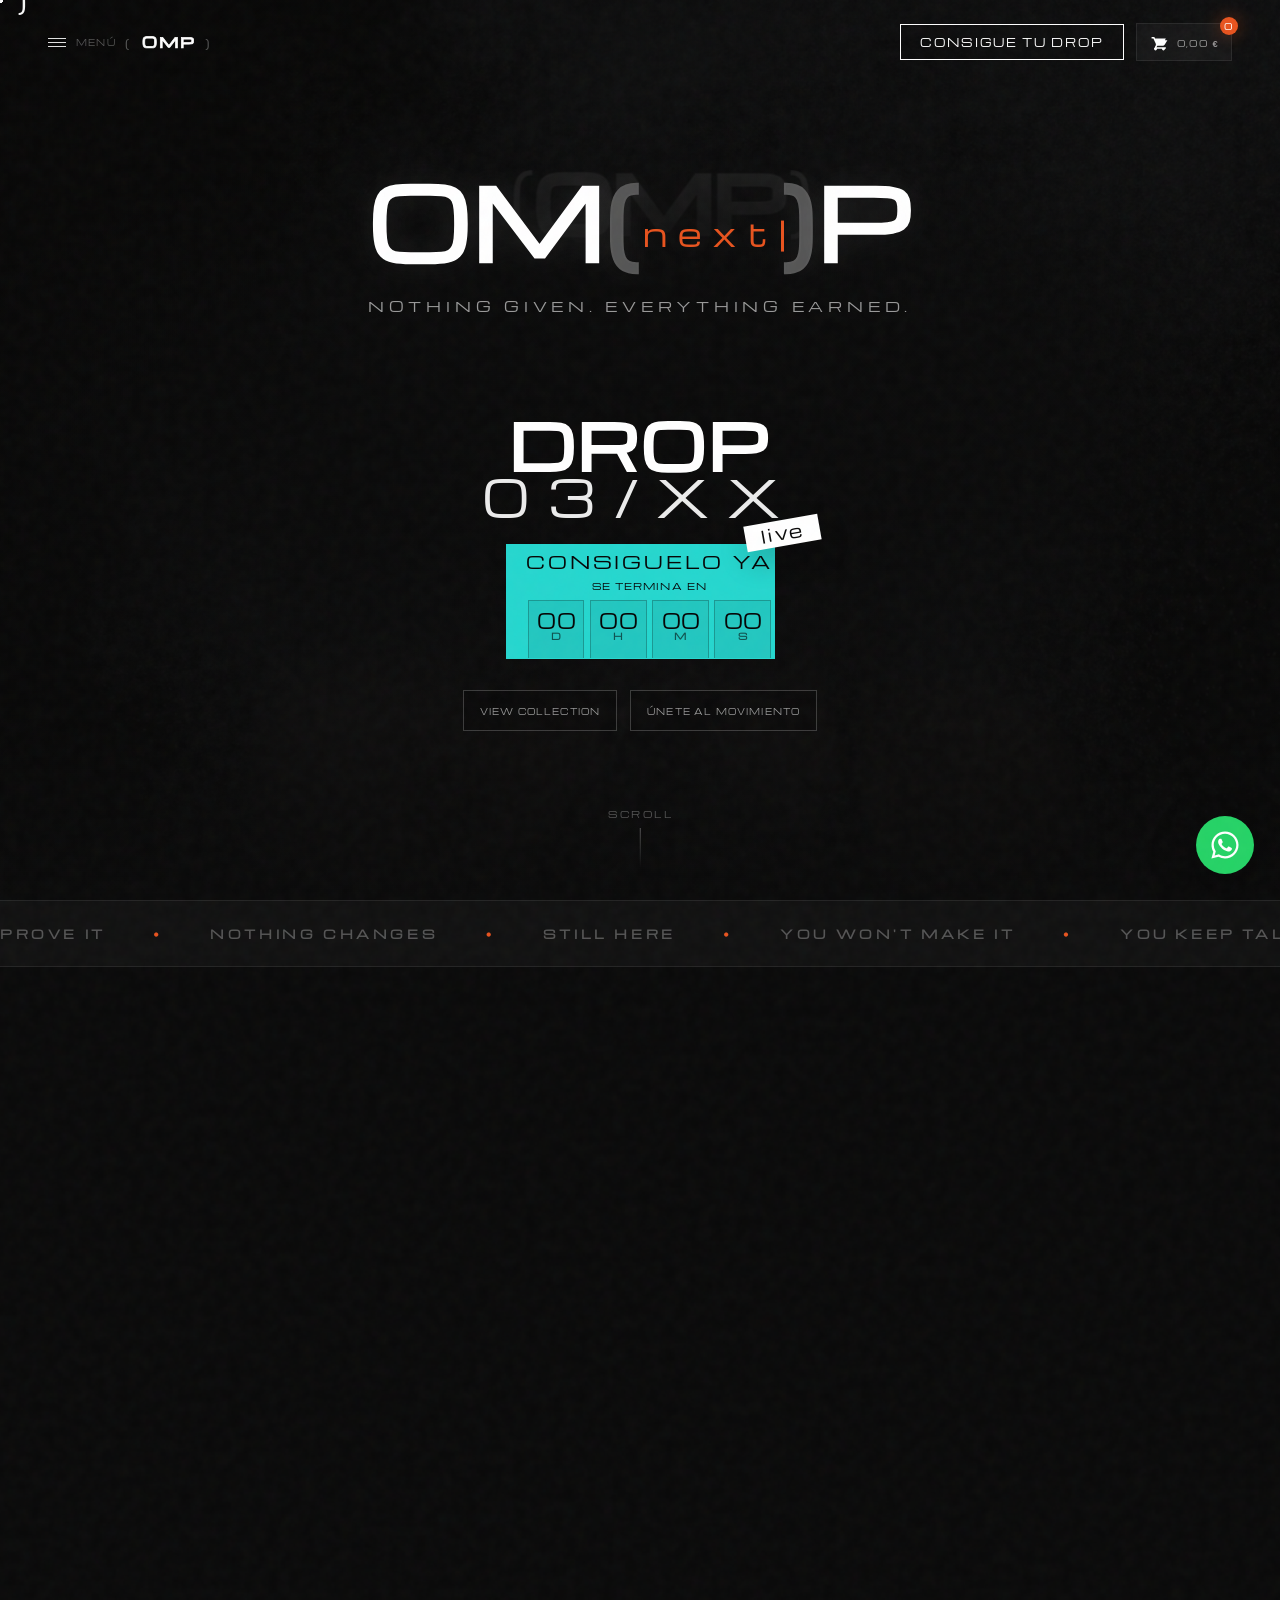
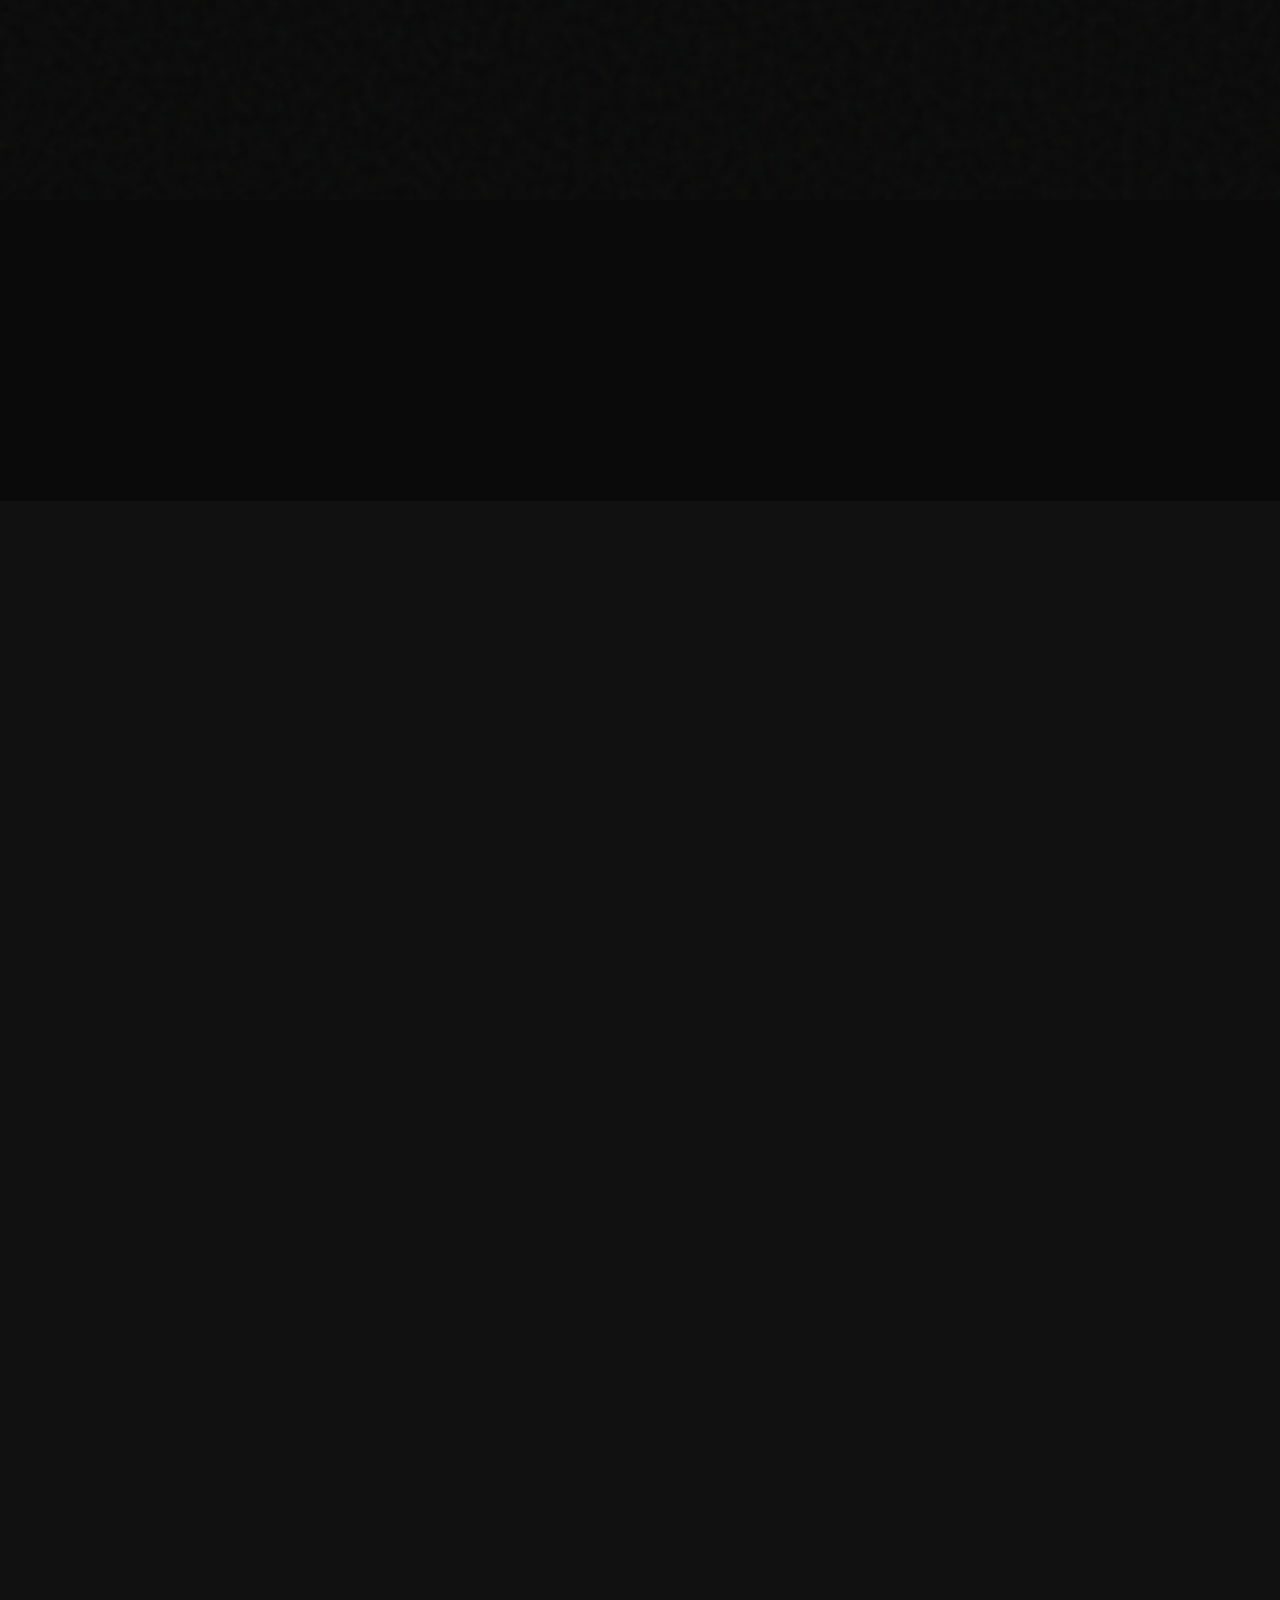
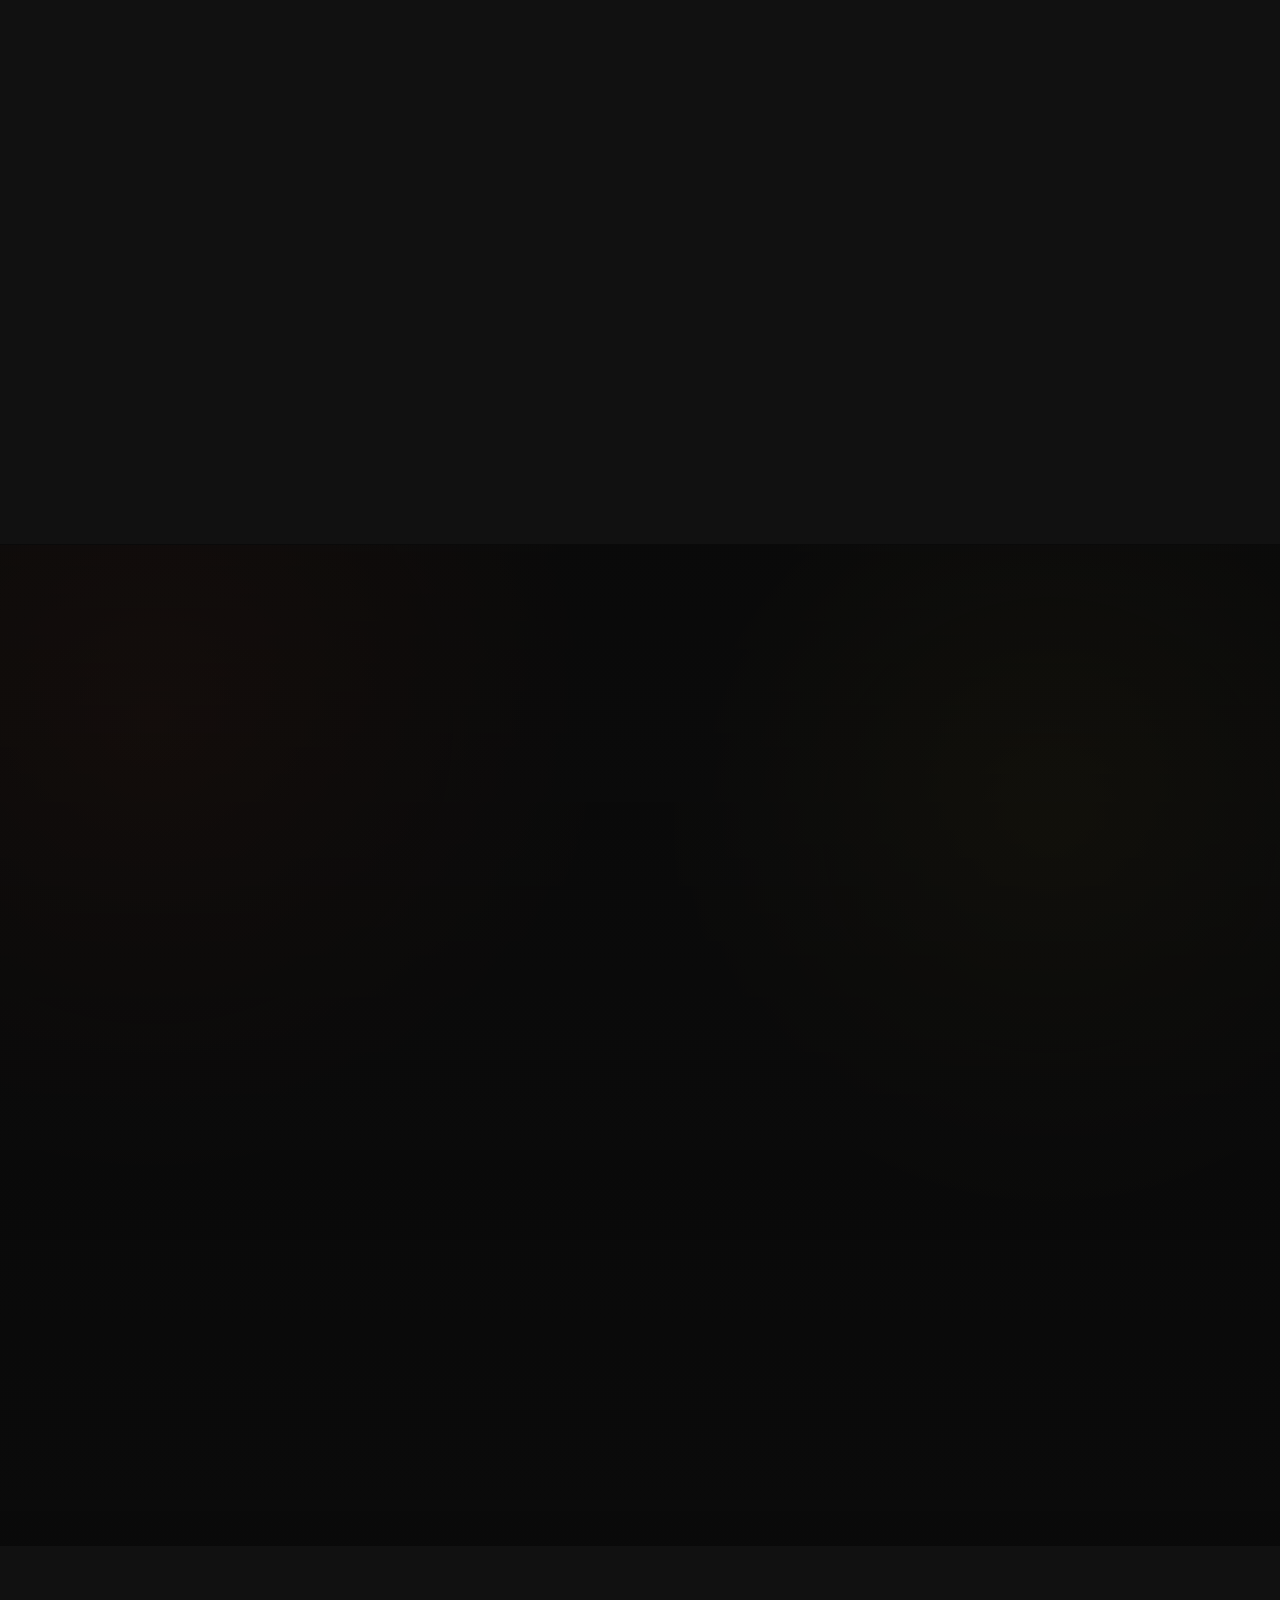
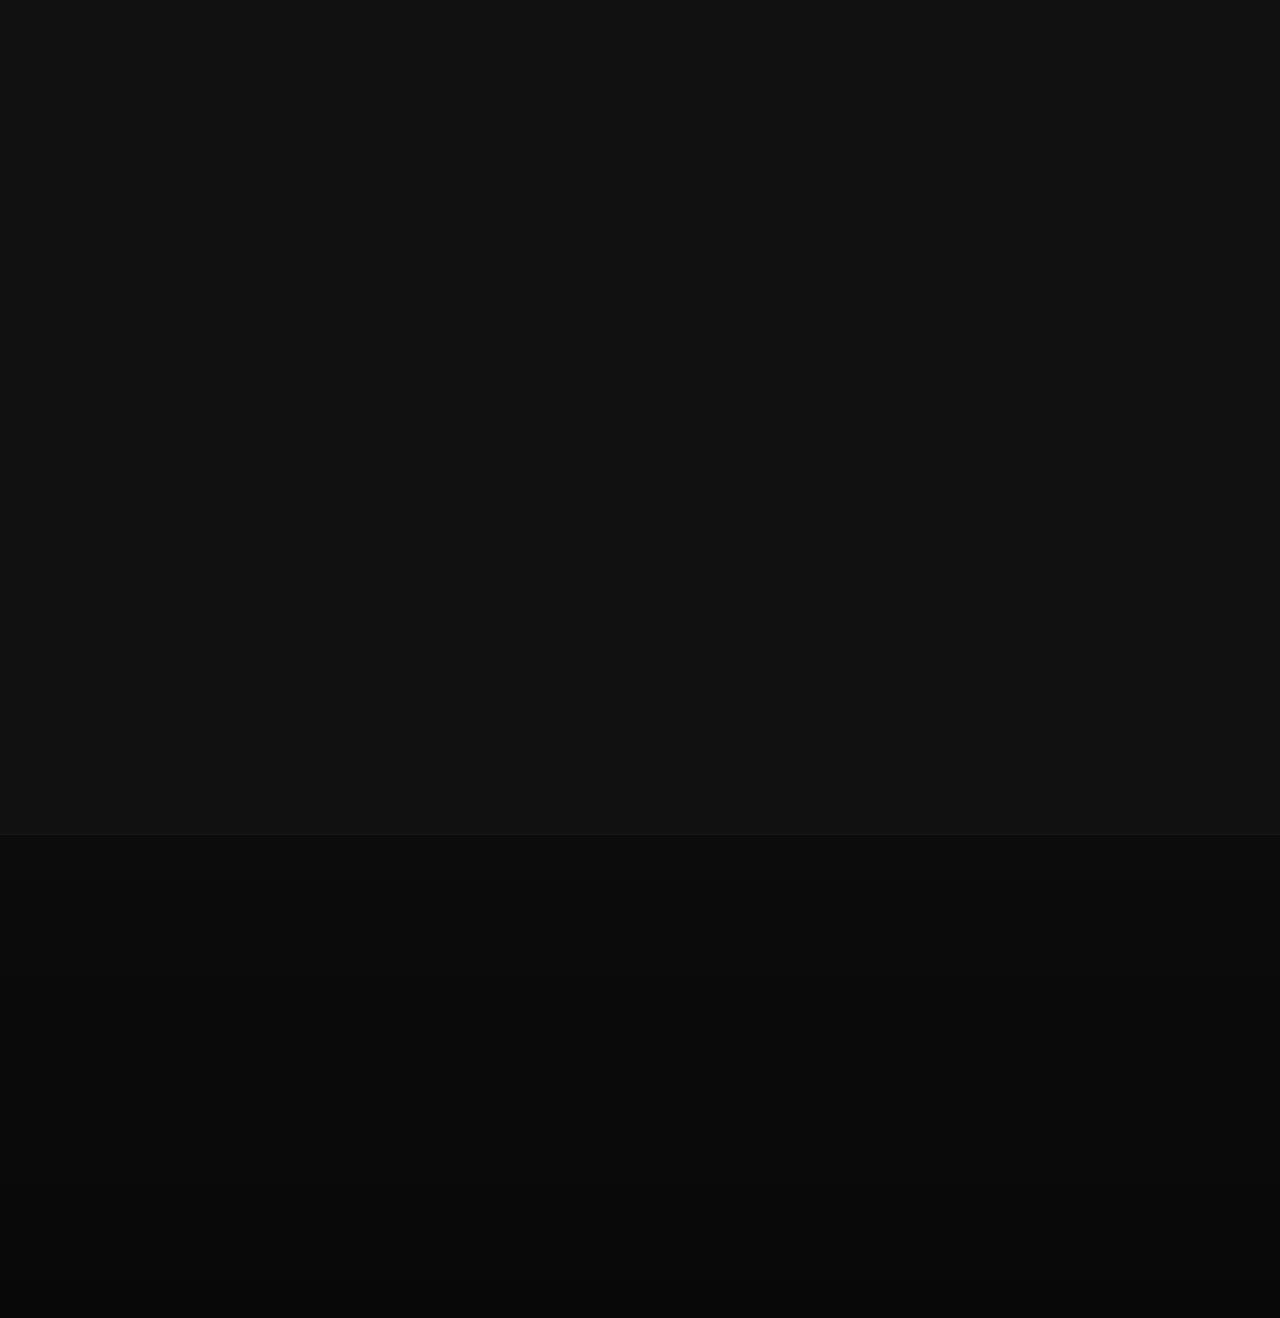
==== commit 9822c16f: "Add drop 03 launch experience" ====
--- a/index.html
+++ b/index.html
@@ -21,12 +21,12 @@
   <meta property="og:image" content="https://onmypeak.vercel.app/assets/optimized/og-image.jpg">
   <meta property="og:image:width" content="960">
   <meta property="og:image:height" content="1200">
-  <meta property="og:image:alt" content="On My Peak DROP 02/XX ropa deportiva de edición limitada">
+  <meta property="og:image:alt" content="On My Peak DROP 03/XX ropa deportiva de edición limitada">
   <meta name="twitter:card" content="summary_large_image">
   <meta name="twitter:title" content="On My Peak ® | OMP">
   <meta name="twitter:description" content="Drops limitados de ropa fitness/streetwear premium desde Canarias.">
   <meta name="twitter:image" content="https://onmypeak.vercel.app/assets/optimized/og-image.jpg">
-  <meta name="twitter:image:alt" content="On My Peak DROP 02/XX">
+  <meta name="twitter:image:alt" content="On My Peak DROP 03/XX">
 
   <!-- Fonts -->
   <link rel="preconnect" href="https://fonts.googleapis.com">
@@ -34,7 +34,7 @@
   <link rel="preload" href="assets/optimized/hero-poster.jpg" as="image" fetchpriority="high">
   <link href="https://fonts.googleapis.com/css2?family=Michroma&family=Space+Mono:wght@400;700&display=swap" rel="stylesheet">
 
-  <link rel="stylesheet" href="css/style.css?v=20260602-calendar-wide-auth">
+  <link rel="stylesheet" href="css/style.css?v=20260720-drop03">
   <script type="application/ld+json">
   {
     "@context": "https://schema.org",
@@ -70,7 +70,7 @@
           {
             "@type": "ListItem",
             "position": 2,
-            "name": "DROP 02/XX",
+            "name": "DROP 03/XX",
             "item": "https://onmypeak.vercel.app/#drop"
           },
           {
@@ -83,14 +83,14 @@
       },
       {
         "@type": "Product",
-        "@id": "https://onmypeak.vercel.app/#drop-02",
-        "name": "DROP 02/XX",
+        "@id": "https://onmypeak.vercel.app/#drop-03",
+        "name": "DROP 03/XX",
         "brand": { "@id": "https://onmypeak.vercel.app/#organization" },
         "description": "Drop limitado de ropa deportiva On My Peak con acento canario para fitness, CrossFit e Hyrox: camiseta oversized, crop top y hoodie.",
         "image": [
-          "https://onmypeak.vercel.app/assets/collection/drop-02/thumbs/drop-02-01.jpg",
-          "https://onmypeak.vercel.app/assets/collection/drop-02/thumbs/drop-02-03.jpg",
-          "https://onmypeak.vercel.app/assets/collection/drop-02/thumbs/drop-02-05.jpg"
+          "https://onmypeak.vercel.app/assets/collection/drop-03/thumbs/drop-03-01.jpg",
+          "https://onmypeak.vercel.app/assets/collection/drop-03/thumbs/drop-03-04.jpg",
+          "https://onmypeak.vercel.app/assets/collection/drop-03/thumbs/drop-03-08.jpg"
         ],
         "offers": {
           "@type": "AggregateOffer",
@@ -115,10 +115,10 @@
           },
           {
             "@type": "Question",
-            "name": "¿Qué productos incluye DROP 02/XX?",
+            "name": "¿Qué productos incluye DROP 03/XX?",
             "acceptedAnswer": {
               "@type": "Answer",
-              "text": "DROP 02/XX incluye prendas On My Peak de edición limitada como oversized, crop top y hoodie."
+              "text": "DROP 03/XX incluye prendas On My Peak de edición limitada como oversized, crop top y hoodie."
             }
           },
           {
@@ -161,7 +161,7 @@
     <div class="nav-menu" id="navMenu" aria-hidden="true">
       <a href="#hero">Home</a>
       <a href="#manifesto">Manifiesto</a>
-      <a href="#drop">Drop Prórroga</a>
+      <a href="#drop">Drop 03</a>
       <a href="#calendario">Calendario</a>
       <a href="#waitlist">Alcanza tu Peak</a>
       <a href="#peak-community">Únete al movimiento</a>
@@ -180,9 +180,9 @@
     </div>
   </nav>
 
-  <aside class="buy-rail" id="buyRail" aria-label="Compra rápida DROP 02/XX">
-    <a class="buy-rail__main" href="#waitlist" data-select-drop="DROP 02/XX">
-      <span>DROP 02/XX</span>
+  <aside class="buy-rail" id="buyRail" aria-label="Compra rápida DROP 03/XX">
+    <a class="buy-rail__main" href="#waitlist" data-select-drop="DROP 03/XX">
+      <span>DROP 03/XX</span>
       <strong>Alcanza tu Peak</strong>
     </a>
     <button class="buy-rail__cart" type="button" id="buyRailCart" aria-label="Abrir carrito desde compra rápida">
@@ -205,15 +205,15 @@
       </h1>
       <p class="hero__claim" data-i18n="heroClaim">Nothing given. Everything earned.</p>
       <div class="hero__drops hero__drops--single" aria-label="Drop activo">
-        <div class="hero__drop-mark hero__drop-mark--next" aria-label="Drop 02/XX live">
+        <div class="hero__drop-mark hero__drop-mark--next hero__drop-mark--turquoise" aria-label="Drop 03/XX activo">
           <span class="hero__drop-title">DROP</span>
-          <span class="hero__drop-code">02/XX</span>
-          <span class="hero__drop-live hero__drop-live--yellow">live</span>
-          <a href="#waitlist" class="hero__drop-cta hero__drop-cta--yellow" data-select-drop="DROP 02/XX">
+          <span class="hero__drop-code">03/XX</span>
+          <span class="hero__drop-live hero__drop-live--turquoise">live</span>
+          <a href="#waitlist" class="hero__drop-cta hero__drop-cta--turquoise" data-select-drop="DROP 03/XX">
             <span>consiguelo ya</span>
             <small>
               <span>se termina en</span>
-              <strong class="hero__drop-countdown hero__drop-countdown--yellow" data-drop2-hero-countdown>00D 00H 00M 00S</strong>
+              <strong class="hero__drop-countdown hero__drop-countdown--turquoise" data-drop3-hero-countdown>00D 00H 00M 00S</strong>
             </small>
           </a>
         </div>
@@ -273,31 +273,31 @@
           </div>
           <div class="instagram-preview__grid" id="instagramFeed" data-instagram-feed data-source="fallback" aria-live="polite">
             <a class="instagram-preview__item" href="https://instagram.com/onmypeak_" target="_blank" rel="noopener noreferrer">
-              <img src="assets/collection/drop-02/thumbs/drop-02-01.jpg" alt="DROP 02/XX de On My Peak" width="607" height="760" loading="lazy" decoding="async">
+              <img src="assets/collection/drop-03/thumbs/drop-03-01.jpg" alt="DROP 03/XX de On My Peak" width="607" height="760" loading="lazy" decoding="async">
             </a>
             <a class="instagram-preview__item" href="https://instagram.com/onmypeak_" target="_blank" rel="noopener noreferrer">
-              <img src="assets/collection/drop-02/thumbs/drop-02-02.jpg" alt="DROP 02/XX de On My Peak" width="607" height="760" loading="lazy" decoding="async">
+              <img src="assets/collection/drop-03/thumbs/drop-03-02.jpg" alt="DROP 03/XX de On My Peak" width="607" height="760" loading="lazy" decoding="async">
             </a>
             <a class="instagram-preview__item" href="https://instagram.com/onmypeak_" target="_blank" rel="noopener noreferrer">
-              <img src="assets/collection/drop-02/thumbs/drop-02-03.jpg" alt="DROP 02/XX de On My Peak" width="607" height="760" loading="lazy" decoding="async">
+              <img src="assets/collection/drop-03/thumbs/drop-03-03.jpg" alt="DROP 03/XX de On My Peak" width="607" height="760" loading="lazy" decoding="async">
             </a>
             <a class="instagram-preview__item" href="https://instagram.com/onmypeak_" target="_blank" rel="noopener noreferrer">
-              <img src="assets/collection/drop-02/thumbs/drop-02-04.jpg" alt="DROP 02/XX de On My Peak" width="607" height="760" loading="lazy" decoding="async">
+              <img src="assets/collection/drop-03/thumbs/drop-03-04.jpg" alt="DROP 03/XX de On My Peak" width="607" height="760" loading="lazy" decoding="async">
             </a>
             <a class="instagram-preview__item" href="https://instagram.com/onmypeak_" target="_blank" rel="noopener noreferrer">
-              <img src="assets/collection/drop-02/thumbs/drop-02-05.jpg" alt="DROP 02/XX de On My Peak" width="607" height="760" loading="lazy" decoding="async">
+              <img src="assets/collection/drop-03/thumbs/drop-03-05.jpg" alt="DROP 03/XX de On My Peak" width="607" height="760" loading="lazy" decoding="async">
             </a>
             <a class="instagram-preview__item" href="https://instagram.com/onmypeak_" target="_blank" rel="noopener noreferrer">
-              <img src="assets/instagram/post-omp1-26.jpg" alt="Post reciente de On My Peak" width="607" height="760" loading="lazy" decoding="async">
+              <img src="assets/collection/drop-03/thumbs/drop-03-06.jpg" alt="DROP 03/XX de On My Peak" width="607" height="760" loading="lazy" decoding="async">
             </a>
             <a class="instagram-preview__item" href="https://instagram.com/onmypeak_" target="_blank" rel="noopener noreferrer">
-              <img src="assets/instagram/post-omp1-25.jpg" alt="Post reciente de On My Peak" width="607" height="760" loading="lazy" decoding="async">
+              <img src="assets/collection/drop-03/thumbs/drop-03-07.jpg" alt="DROP 03/XX de On My Peak" width="607" height="760" loading="lazy" decoding="async">
             </a>
             <a class="instagram-preview__item" href="https://instagram.com/onmypeak_" target="_blank" rel="noopener noreferrer">
-              <img src="assets/instagram/post-omp1-24.jpg" alt="Post reciente de On My Peak" width="608" height="760" loading="lazy" decoding="async">
+              <img src="assets/collection/drop-03/thumbs/drop-03-08.jpg" alt="DROP 03/XX de On My Peak" width="607" height="760" loading="lazy" decoding="async">
             </a>
             <a class="instagram-preview__item" href="https://instagram.com/onmypeak_" target="_blank" rel="noopener noreferrer">
-              <img src="assets/instagram/post-omp1-23.jpg" alt="Post reciente de On My Peak" width="607" height="760" loading="lazy" decoding="async">
+              <img src="assets/collection/drop-03/thumbs/drop-03-01.jpg" alt="DROP 03/XX de On My Peak" width="607" height="760" loading="lazy" decoding="async">
             </a>
           </div>
         </aside>
@@ -310,26 +310,30 @@
     <div class="container">
       <p class="section-label reveal" data-i18n="collectionLabel">Colecciones</p>
       <div class="drop-tabs reveal reveal-delay-1" role="tablist" aria-label="Colecciones por drop">
-        <button class="drop-tabs__button" type="button" role="tab" aria-selected="false" aria-controls="dropPanel01" id="dropTab01" data-drop-tab="dropPanel01" data-drop-code="01/XX" data-drop-status="prórroga" data-drop-copy="Drop 1, nuestra base, &quot;No one is coming&quot;, nadie va a venir a hacerlo por ti, te va a tocar currártelo.">
+        <button class="drop-tabs__button" type="button" role="tab" aria-selected="false" aria-controls="dropPanel01" id="dropTab01" data-drop-tab="dropPanel01" data-drop-code="01/XX" data-drop-status="sold out" data-drop-copy="Drop 1, nuestra base, &quot;No one is coming&quot;, nadie va a venir a hacerlo por ti, te va a tocar currártelo.">
           <span>DROP 01/XX</span>
-          <small data-drop01-status>Prórroga</small>
+          <small>Sold out</small>
         </button>
-        <button class="drop-tabs__button is-active" type="button" role="tab" aria-selected="true" aria-controls="dropPanel02" id="dropTab02" data-drop-tab="dropPanel02" data-drop-code="02/XX" data-drop-status="live" data-drop-copy="Drop 2 mira hacia casa: acento canario, herencia y mesa compartida. Lo que llevas dentro también se entrena.">
+        <button class="drop-tabs__button" type="button" role="tab" aria-selected="false" aria-controls="dropPanel02" id="dropTab02" data-drop-tab="dropPanel02" data-drop-code="02/XX" data-drop-status="sold out" data-drop-copy="Drop 2 mira hacia casa: acento canario, herencia y mesa compartida. Lo que llevas dentro también se entrena.">
           <span>DROP 02/XX</span>
-          <small data-drop2-tab-countdown>Live</small>
+          <small>Sold out</small>
+        </button>
+        <button class="drop-tabs__button is-active drop-tabs__button--turquoise" type="button" role="tab" aria-selected="true" aria-controls="dropPanel03" id="dropTab03" data-drop-tab="dropPanel03" data-drop-code="03/XX" data-drop-status="live" data-drop-copy="Drop 3 va de movilidad: reps without witnesses, rangos que nadie ve y trabajo invisible. Si quieres más, muévete mejor.">
+          <span>DROP 03/XX</span>
+          <small>Live</small>
         </button>
       </div>
       <div class="drop__header">
         <h2 class="drop__title reveal reveal-delay-1">
           <span class="drop__title-main">DROP</span>
-          <span class="drop__title-code" id="dropTitleCode">02/XX</span>
+          <span class="drop__title-code" id="dropTitleCode">03/XX</span>
           <span class="drop__title-live" id="dropTitleStatus">live</span>
         </h2>
       </div>
       <p class="section-subtitle reveal reveal-delay-2" data-i18n="dropText" id="dropNarrative">
-        Drop 2 mira hacia casa: acento canario, herencia y mesa compartida. Lo que llevas dentro también se entrena.
+        Drop 3 va de movilidad: reps without witnesses, rangos que nadie ve y trabajo invisible. Si quieres más, muévete mejor.
       </p>
-      <p class="drop__urgency drop__urgency--yellow reveal reveal-delay-2" id="dropUrgencyLine"><span data-i18n="dropUrgency">Se termina en</span> <strong class="deadline-countdown" data-drop-collection-countdown>00D 00H 00M 00S</strong></p>
+      <p class="drop__urgency drop__urgency--turquoise reveal reveal-delay-2" id="dropUrgencyLine"><span data-i18n="dropUrgency">Se termina en</span> <strong class="deadline-countdown" data-drop-collection-countdown>00D 00H 00M 00S</strong></p>
       <p class="drop__hint reveal reveal-delay-2" data-i18n="dropHint"><span>←→</span> Desliza lateralmente para ver más</p>
 
       <div class="drop-panel" id="dropPanel01" role="tabpanel" aria-labelledby="dropTab01" hidden>
@@ -462,7 +466,7 @@
       </div>
       </div>
 
-      <div class="drop-panel is-active" id="dropPanel02" role="tabpanel" aria-labelledby="dropTab02">
+      <div class="drop-panel" id="dropPanel02" role="tabpanel" aria-labelledby="dropTab02" hidden>
         <div class="drop-panel__locked" data-drop2-locked>
           <span>DROP 02/XX</span>
           <strong>No es de donde eres, es lo que llevas dentro.</strong>
@@ -513,6 +517,85 @@
               </button>
               <div class="product-card__shop-tags" aria-label="Compra rápida de productos">
                 <button class="shop-tag" type="button" data-shop-model="Oversized" data-shop-color="Negro" style="--tag-x: 50%; --tag-y: 58%;"><span class="shop-tag__plus" aria-hidden="true"></span><span>Oversized, Negro</span></button>
+              </div>
+              <div class="product-card__size-panel" aria-hidden="true"></div>
+            </article>
+          </div>
+        </div>
+      </div>
+
+      <div class="drop-panel is-active" id="dropPanel03" role="tabpanel" aria-labelledby="dropTab03">
+        <div class="drop__scroll-wrap drop-panel__gallery" aria-label="Galería horizontal DROP 03/XX">
+          <div class="drop__grid">
+            <article class="product-card">
+              <button class="product-card__media" type="button" data-lightbox-src="assets/collection/drop-03/drop-03-01.jpg" aria-label="Abrir imagen DROP 03/XX">
+                <img class="product-card__img" src="assets/collection/drop-03/thumbs/drop-03-01.jpg" width="607" height="760" alt="DROP 03/XX — camiseta negra OMP More Mobility" loading="eager" decoding="async">
+              </button>
+              <div class="product-card__shop-tags" aria-label="Compra rápida de productos">
+                <button class="shop-tag" type="button" data-shop-model="Oversized" data-shop-color="Negro" data-shop-drop="DROP 03/XX" style="--tag-x: 42%; --tag-y: 64%;"><span class="shop-tag__plus" aria-hidden="true"></span><span>Oversized, Negro</span></button>
+              </div>
+              <div class="product-card__size-panel" aria-hidden="true"></div>
+            </article>
+            <article class="product-card">
+              <button class="product-card__media" type="button" data-lightbox-src="assets/collection/drop-03/drop-03-02.jpg" aria-label="Abrir imagen DROP 03/XX">
+                <img class="product-card__img" src="assets/collection/drop-03/thumbs/drop-03-02.jpg" width="607" height="760" alt="DROP 03/XX — camiseta negra OMP frontal" loading="lazy" decoding="async">
+              </button>
+              <div class="product-card__shop-tags" aria-label="Compra rápida de productos">
+                <button class="shop-tag" type="button" data-shop-model="Oversized" data-shop-color="Negro" data-shop-drop="DROP 03/XX" style="--tag-x: 44%; --tag-y: 53%;"><span class="shop-tag__plus" aria-hidden="true"></span><span>Oversized, Negro</span></button>
+              </div>
+              <div class="product-card__size-panel" aria-hidden="true"></div>
+            </article>
+            <article class="product-card">
+              <button class="product-card__media" type="button" data-lightbox-src="assets/collection/drop-03/drop-03-03.jpg" aria-label="Abrir imagen DROP 03/XX">
+                <img class="product-card__img" src="assets/collection/drop-03/thumbs/drop-03-03.jpg" width="607" height="760" alt="DROP 03/XX — detalle logo OMP gamma stick" loading="lazy" decoding="async">
+              </button>
+              <div class="product-card__shop-tags" aria-label="Compra rápida de productos">
+                <button class="shop-tag shop-tag--reverse" type="button" data-shop-model="Oversized" data-shop-color="Negro" data-shop-drop="DROP 03/XX" style="--tag-x: 66%; --tag-y: 70%;"><span class="shop-tag__plus" aria-hidden="true"></span><span>Oversized, Negro</span></button>
+              </div>
+              <div class="product-card__size-panel" aria-hidden="true"></div>
+            </article>
+            <article class="product-card">
+              <button class="product-card__media" type="button" data-lightbox-src="assets/collection/drop-03/drop-03-04.jpg" aria-label="Abrir imagen DROP 03/XX">
+                <img class="product-card__img" src="assets/collection/drop-03/thumbs/drop-03-04.jpg" width="607" height="760" alt="DROP 03/XX — espalda More Mobility" loading="lazy" decoding="async">
+              </button>
+              <div class="product-card__shop-tags" aria-label="Compra rápida de productos">
+                <button class="shop-tag" type="button" data-shop-model="Oversized" data-shop-color="Negro" data-shop-drop="DROP 03/XX" style="--tag-x: 47%; --tag-y: 58%;"><span class="shop-tag__plus" aria-hidden="true"></span><span>Oversized, Negro</span></button>
+              </div>
+              <div class="product-card__size-panel" aria-hidden="true"></div>
+            </article>
+            <article class="product-card">
+              <button class="product-card__media" type="button" data-lightbox-src="assets/collection/drop-03/drop-03-05.jpg" aria-label="Abrir imagen DROP 03/XX">
+                <img class="product-card__img" src="assets/collection/drop-03/thumbs/drop-03-05.jpg" width="607" height="760" alt="DROP 03/XX — camiseta OMP colgada" loading="lazy" decoding="async">
+              </button>
+              <div class="product-card__shop-tags" aria-label="Compra rápida de productos">
+                <button class="shop-tag shop-tag--reverse" type="button" data-shop-model="Oversized" data-shop-color="Negro" data-shop-drop="DROP 03/XX" style="--tag-x: 62%; --tag-y: 57%;"><span class="shop-tag__plus" aria-hidden="true"></span><span>Oversized, Negro</span></button>
+              </div>
+              <div class="product-card__size-panel" aria-hidden="true"></div>
+            </article>
+            <article class="product-card">
+              <button class="product-card__media" type="button" data-lightbox-src="assets/collection/drop-03/drop-03-06.jpg" aria-label="Abrir imagen DROP 03/XX">
+                <img class="product-card__img" src="assets/collection/drop-03/thumbs/drop-03-06.jpg" width="607" height="760" alt="DROP 03/XX — atleta con camiseta OMP" loading="lazy" decoding="async">
+              </button>
+              <div class="product-card__shop-tags" aria-label="Compra rápida de productos">
+                <button class="shop-tag" type="button" data-shop-model="Oversized" data-shop-color="Negro" data-shop-drop="DROP 03/XX" style="--tag-x: 40%; --tag-y: 67%;"><span class="shop-tag__plus" aria-hidden="true"></span><span>Oversized, Negro</span></button>
+              </div>
+              <div class="product-card__size-panel" aria-hidden="true"></div>
+            </article>
+            <article class="product-card">
+              <button class="product-card__media" type="button" data-lightbox-src="assets/collection/drop-03/drop-03-07.jpg" aria-label="Abrir imagen DROP 03/XX">
+                <img class="product-card__img" src="assets/collection/drop-03/thumbs/drop-03-07.jpg" width="607" height="760" alt="DROP 03/XX — detalle logo con movimiento" loading="lazy" decoding="async">
+              </button>
+              <div class="product-card__shop-tags" aria-label="Compra rápida de productos">
+                <button class="shop-tag" type="button" data-shop-model="Oversized" data-shop-color="Negro" data-shop-drop="DROP 03/XX" style="--tag-x: 35%; --tag-y: 64%;"><span class="shop-tag__plus" aria-hidden="true"></span><span>Oversized, Negro</span></button>
+              </div>
+              <div class="product-card__size-panel" aria-hidden="true"></div>
+            </article>
+            <article class="product-card">
+              <button class="product-card__media" type="button" data-lightbox-src="assets/collection/drop-03/drop-03-08.jpg" aria-label="Abrir imagen DROP 03/XX">
+                <img class="product-card__img" src="assets/collection/drop-03/thumbs/drop-03-08.jpg" width="607" height="760" alt="DROP 03/XX — camiseta negra More Mobility" loading="lazy" decoding="async">
+              </button>
+              <div class="product-card__shop-tags" aria-label="Compra rápida de productos">
+                <button class="shop-tag shop-tag--reverse" type="button" data-shop-model="Oversized" data-shop-color="Negro" data-shop-drop="DROP 03/XX" style="--tag-x: 65%; --tag-y: 55%;"><span class="shop-tag__plus" aria-hidden="true"></span><span>Oversized, Negro</span></button>
               </div>
               <div class="product-card__size-panel" aria-hidden="true"></div>
             </article>
@@ -580,9 +663,19 @@
           </button>
           <figcaption>DROP 02/XX · 29 MAY - 28 JUN</figcaption>
         </figure>
-        <figure class="drop-calendar__card drop-calendar__card--three">
-          <div class="drop-calendar__cover drop-calendar__cover--empty" aria-hidden="true"></div>
-          <figcaption>DROP 03/XX · (work in progress)</figcaption>
+        <figure class="drop-calendar__card drop-calendar__card--three" data-flip-card>
+          <button class="drop-calendar__flip" type="button" aria-label="Girar portada DROP 03/XX">
+            <span class="drop-calendar__flip-inner">
+              <span class="drop-calendar__face drop-calendar__face--front">
+                <img src="assets/collection/drop-03/drop-03-01.jpg" width="1280" height="1600" alt="DROP 03/XX — More Mobility" loading="lazy" decoding="async">
+              </span>
+              <span class="drop-calendar__face drop-calendar__face--back">
+                <img src="assets/collection/drop-03/drop-03-05.jpg" width="1280" height="1600" alt="DROP 03/XX — camiseta More Mobility" loading="lazy" decoding="async">
+              </span>
+            </span>
+            <span class="drop-calendar__hint">pulsa y descúbrela</span>
+          </button>
+          <figcaption>DROP 03/XX · hasta 31 AGO</figcaption>
         </figure>
       </div>
 
@@ -623,12 +716,12 @@
           <span>Drop</span>
           <button class="waitlist__input model-picker drop-picker" type="button" id="dropPickerToggle" aria-haspopup="listbox" aria-expanded="false">
             <span class="model-picker__text">
-              <strong id="selectedDropLabel">DROP 02/XX</strong>
-              <small id="selectedDropMeta">Live · Oversized negro</small>
+              <strong id="selectedDropLabel">DROP 03/XX</strong>
+              <small id="selectedDropMeta">Live · More Mobility</small>
             </span>
           </button>
           <select class="visually-hidden-select" id="orderDrop" name="drop" required aria-label="Drop para pedido">
-            <option value="DROP 02/XX" selected>DROP 02/XX</option>
+            <option value="DROP 03/XX" selected>DROP 03/XX</option>
           </select>
           <div class="model-options drop-options" id="dropOptions" role="listbox" aria-label="Drops disponibles"></div>
         </label>
@@ -953,6 +1046,6 @@
     </div>
   </div>
 
-  <script src="js/script.js?v=20260602-calendar-wide-auth" defer></script>
+  <script src="js/script.js?v=20260720-drop03" defer></script>
 </body>
 </html>
--- a/css/style.css
+++ b/css/style.css
@@ -802,6 +802,11 @@
   color: var(--bg-primary);
 }
 
+.hero__drop-live--turquoise {
+  background: var(--text-primary);
+  color: var(--bg-primary);
+}
+
 .hero__drop-countdown {
   display: grid;
   grid-template-columns: repeat(4, 3.55rem);
@@ -918,16 +923,26 @@
   box-shadow: 0 0 0 rgba(255,211,42,0);
 }
 
-.hero__drop-cta--yellow .hero__drop-countdown span {
+.hero__drop-cta--turquoise {
+  background: #25d7cf;
+  color: #050505;
+  border-color: #25d7cf;
+  box-shadow: 0 0 0 rgba(37,215,207,0);
+}
+
+.hero__drop-cta--yellow .hero__drop-countdown span,
+.hero__drop-cta--turquoise .hero__drop-countdown span {
   border-color: rgba(0,0,0,0.24);
   background: rgba(0,0,0,0.075);
 }
 
-.hero__drop-cta--yellow .hero__drop-countdown b {
+.hero__drop-cta--yellow .hero__drop-countdown b,
+.hero__drop-cta--turquoise .hero__drop-countdown b {
   color: #050505;
 }
 
-.hero__drop-cta--yellow .hero__drop-countdown small {
+.hero__drop-cta--yellow .hero__drop-countdown small,
+.hero__drop-cta--turquoise .hero__drop-countdown small {
   color: rgba(0,0,0,0.58);
 }
 
@@ -945,6 +960,11 @@
 .hero__drop-cta--yellow:hover,
 .hero__drop-cta--yellow:focus-visible {
   box-shadow: 0 0 34px rgba(255,211,42,0.2);
+}
+
+.hero__drop-cta--turquoise:hover,
+.hero__drop-cta--turquoise:focus-visible {
+  box-shadow: 0 0 34px rgba(37,215,207,0.22);
 }
 
 .hero__logo {
@@ -1691,6 +1711,28 @@
   color: rgba(255,211,42,0.72);
 }
 
+.drop__urgency--turquoise {
+  border-color: rgba(37,215,207,0.48);
+  background: rgba(37,215,207,0.12);
+}
+
+.drop__urgency--turquoise strong {
+  color: #25d7cf;
+}
+
+.drop__urgency--turquoise .deadline-countdown span {
+  border-color: rgba(37,215,207,0.42);
+  background: rgba(37,215,207,0.1);
+}
+
+.drop__urgency--turquoise .deadline-countdown b {
+  color: #25d7cf;
+}
+
+.drop__urgency--turquoise .deadline-countdown small {
+  color: rgba(37,215,207,0.72);
+}
+
 .drop-tabs {
   display: inline-flex;
   align-items: flex-end;
@@ -1752,6 +1794,13 @@
 .drop-tabs__button.is-active span,
 .drop-tabs__button.is-active small {
   color: var(--text-primary);
+}
+
+.drop-tabs__button--turquoise.is-active {
+  border-color: rgba(37,215,207,0.56);
+  background:
+    linear-gradient(180deg, rgba(37,215,207,0.12), rgba(255,255,255,0.035)),
+    var(--bg-secondary);
 }
 
 .drop-panel[hidden] {
@@ -2896,6 +2945,11 @@
   color: #090909 !important;
 }
 
+.drop-day--three {
+  background: rgba(37,215,207,0.82) !important;
+  color: #050505 !important;
+}
+
 .drop-day--start,
 .drop-day--end {
   outline: 2px solid rgba(255,255,255,0.7);
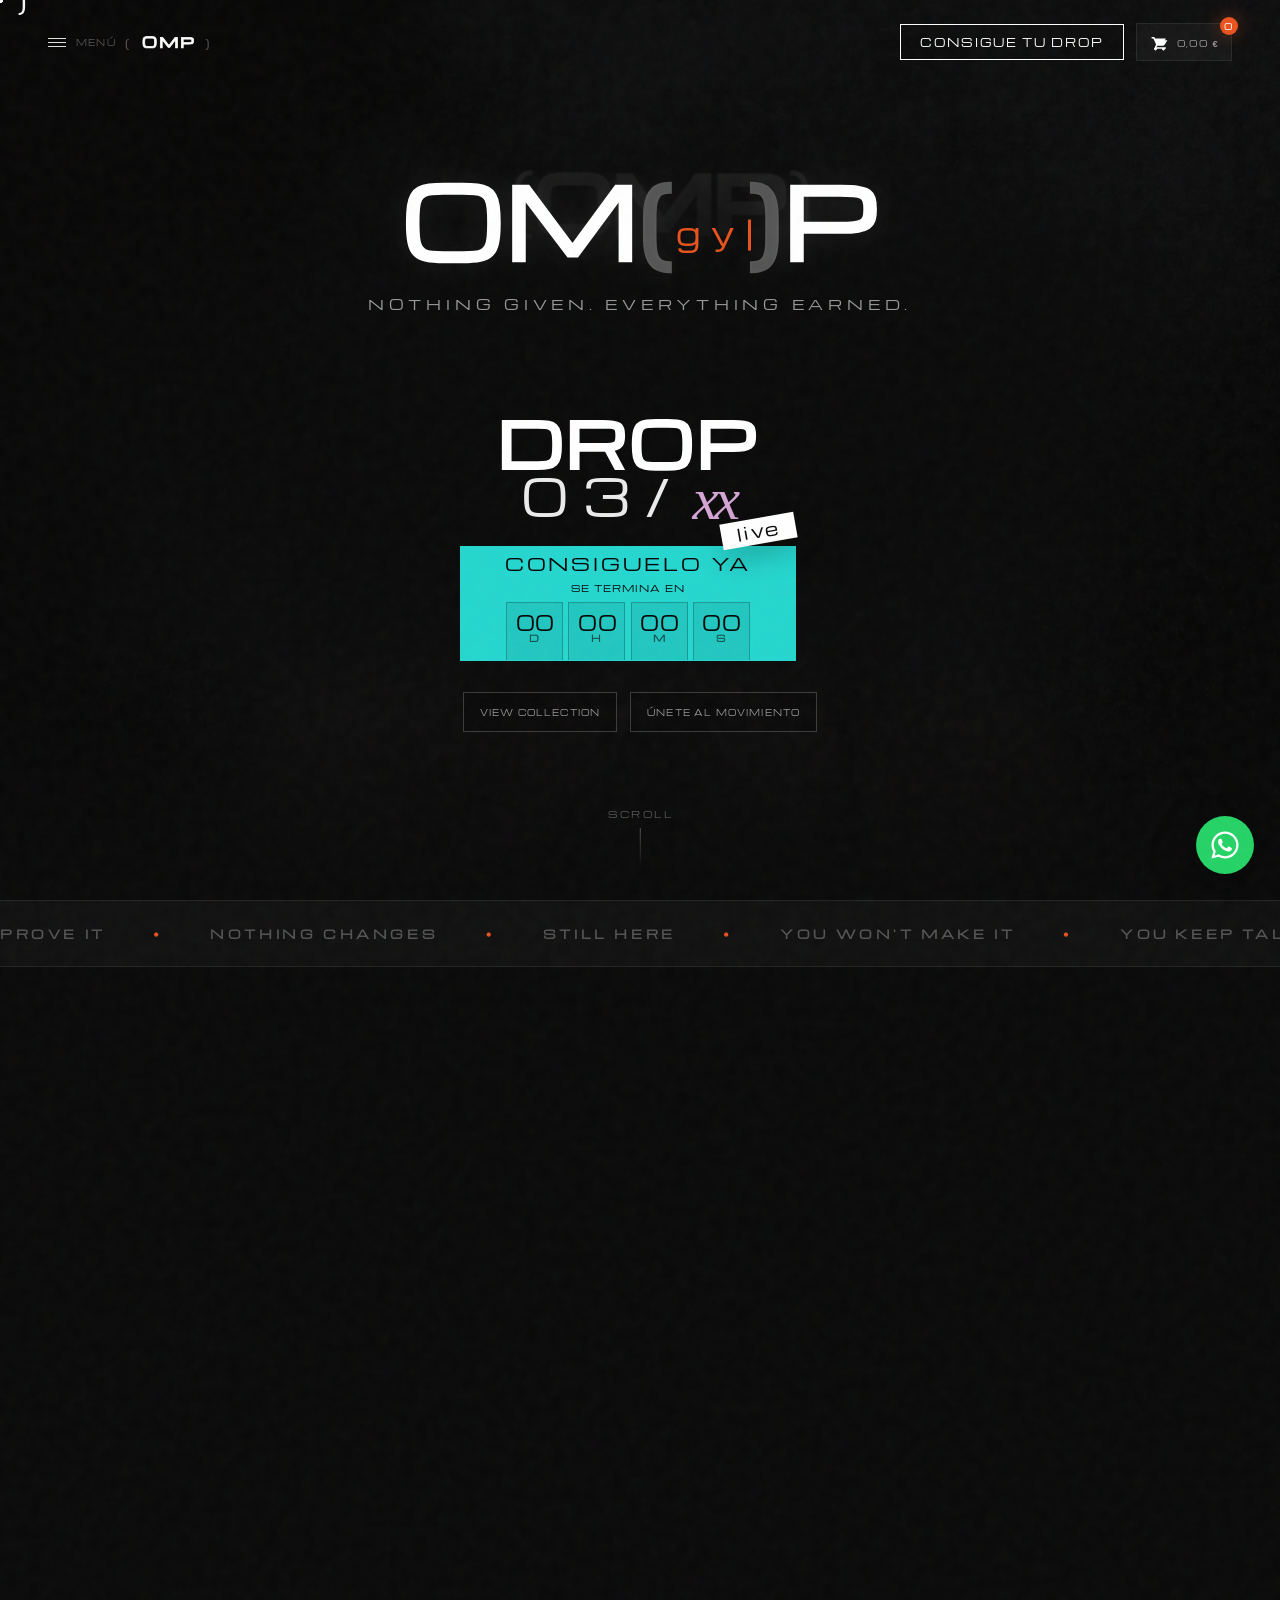
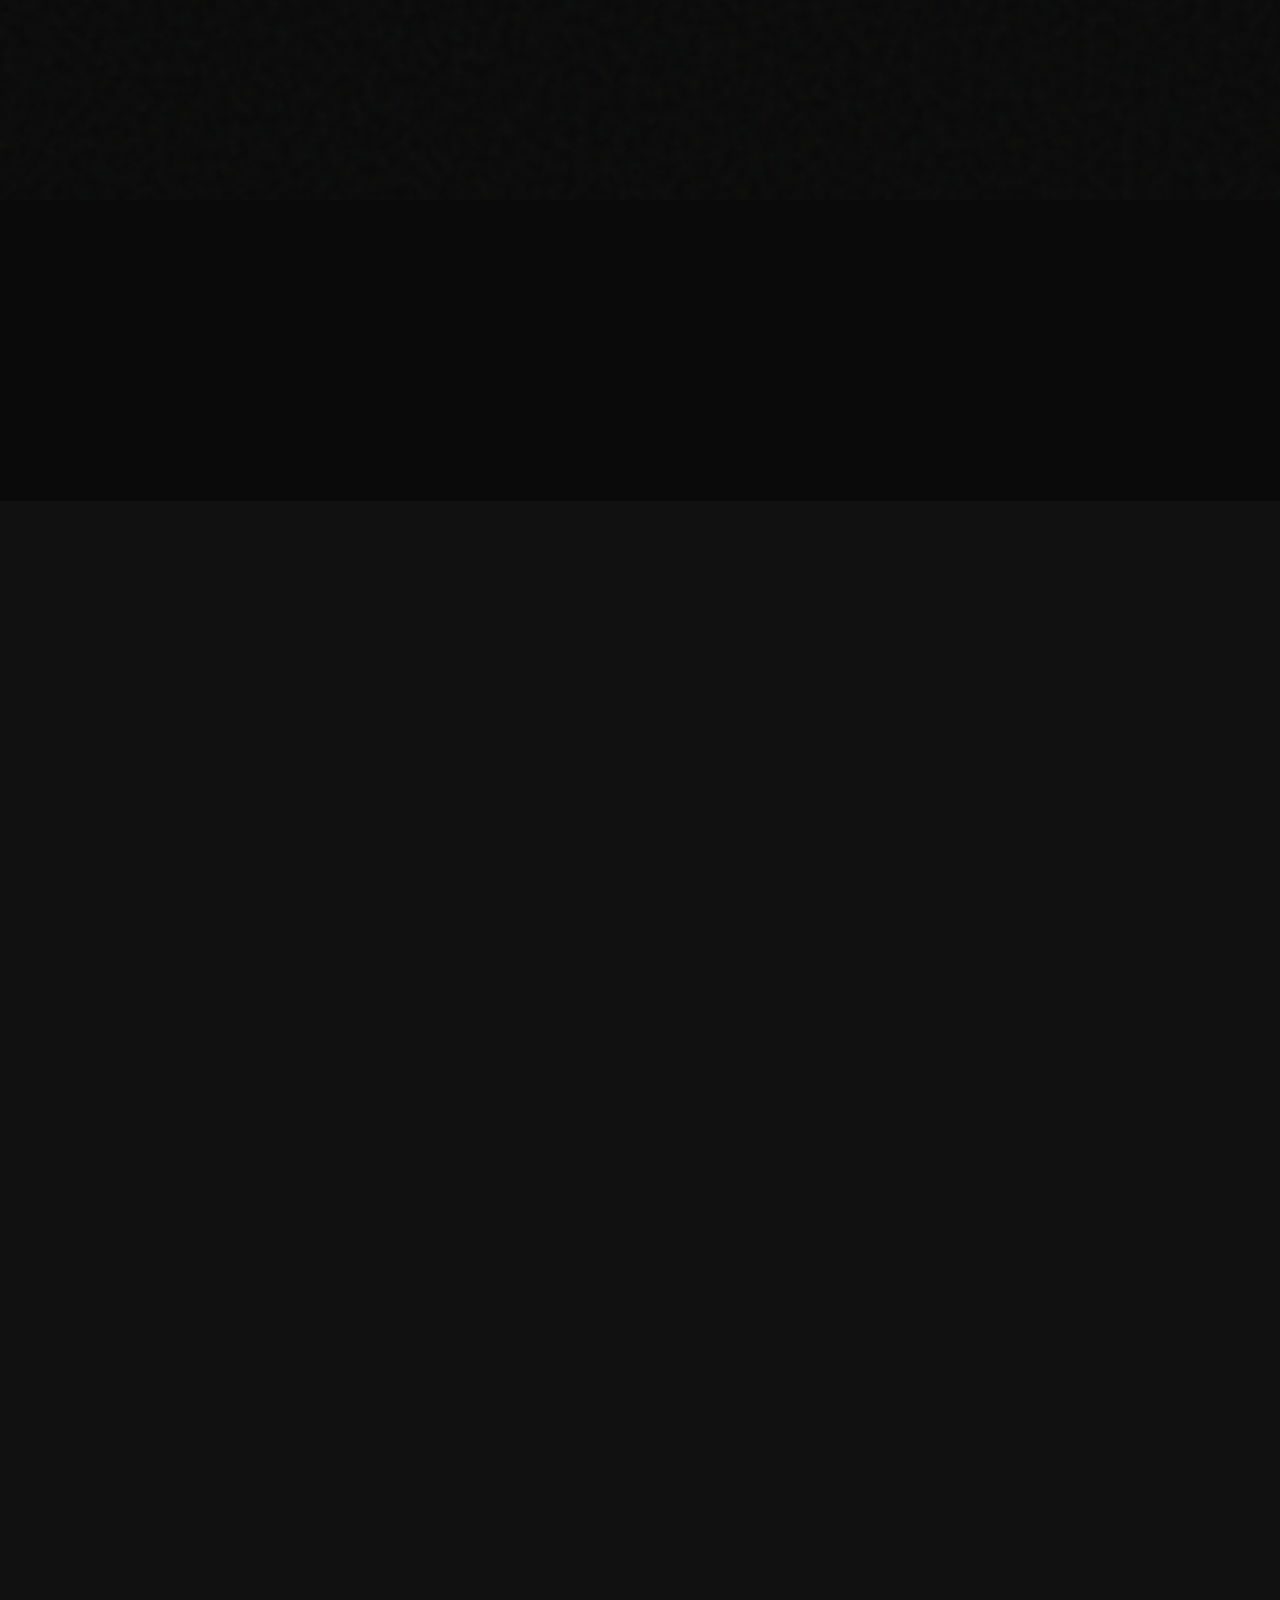
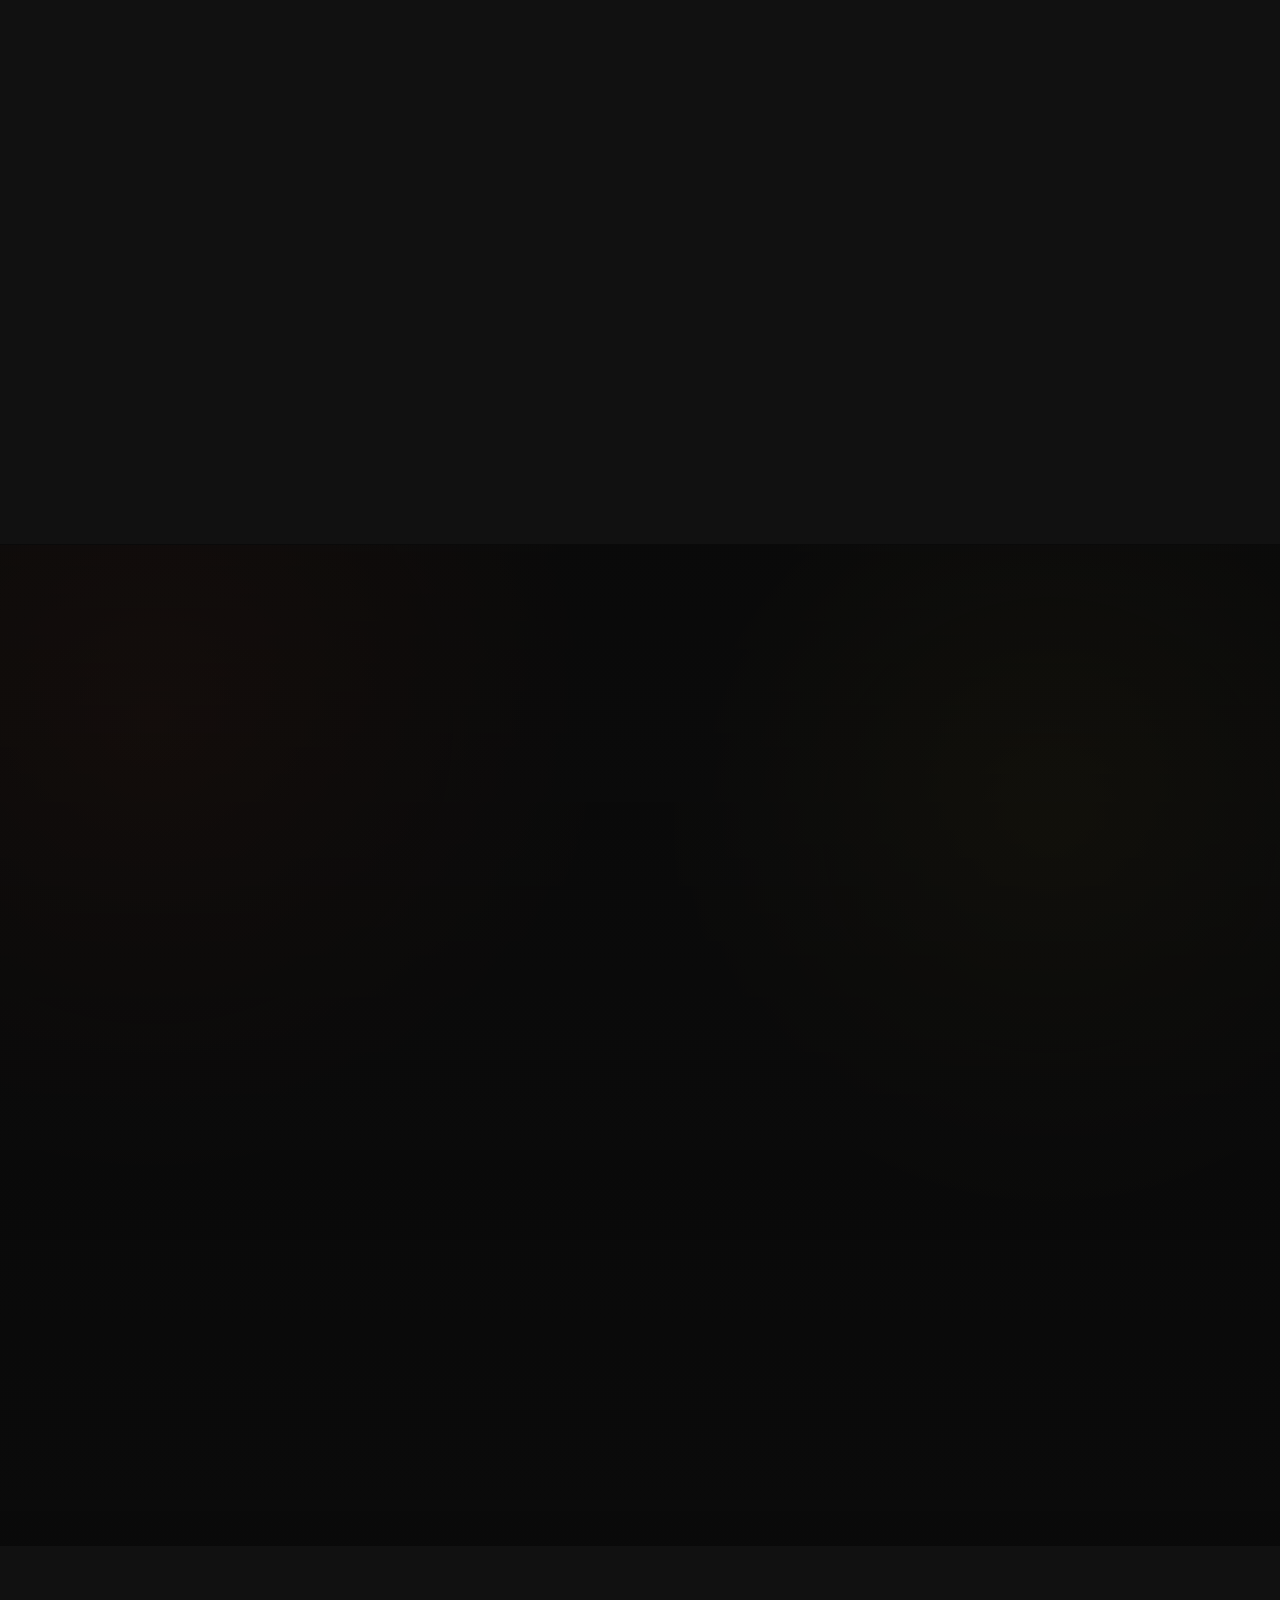
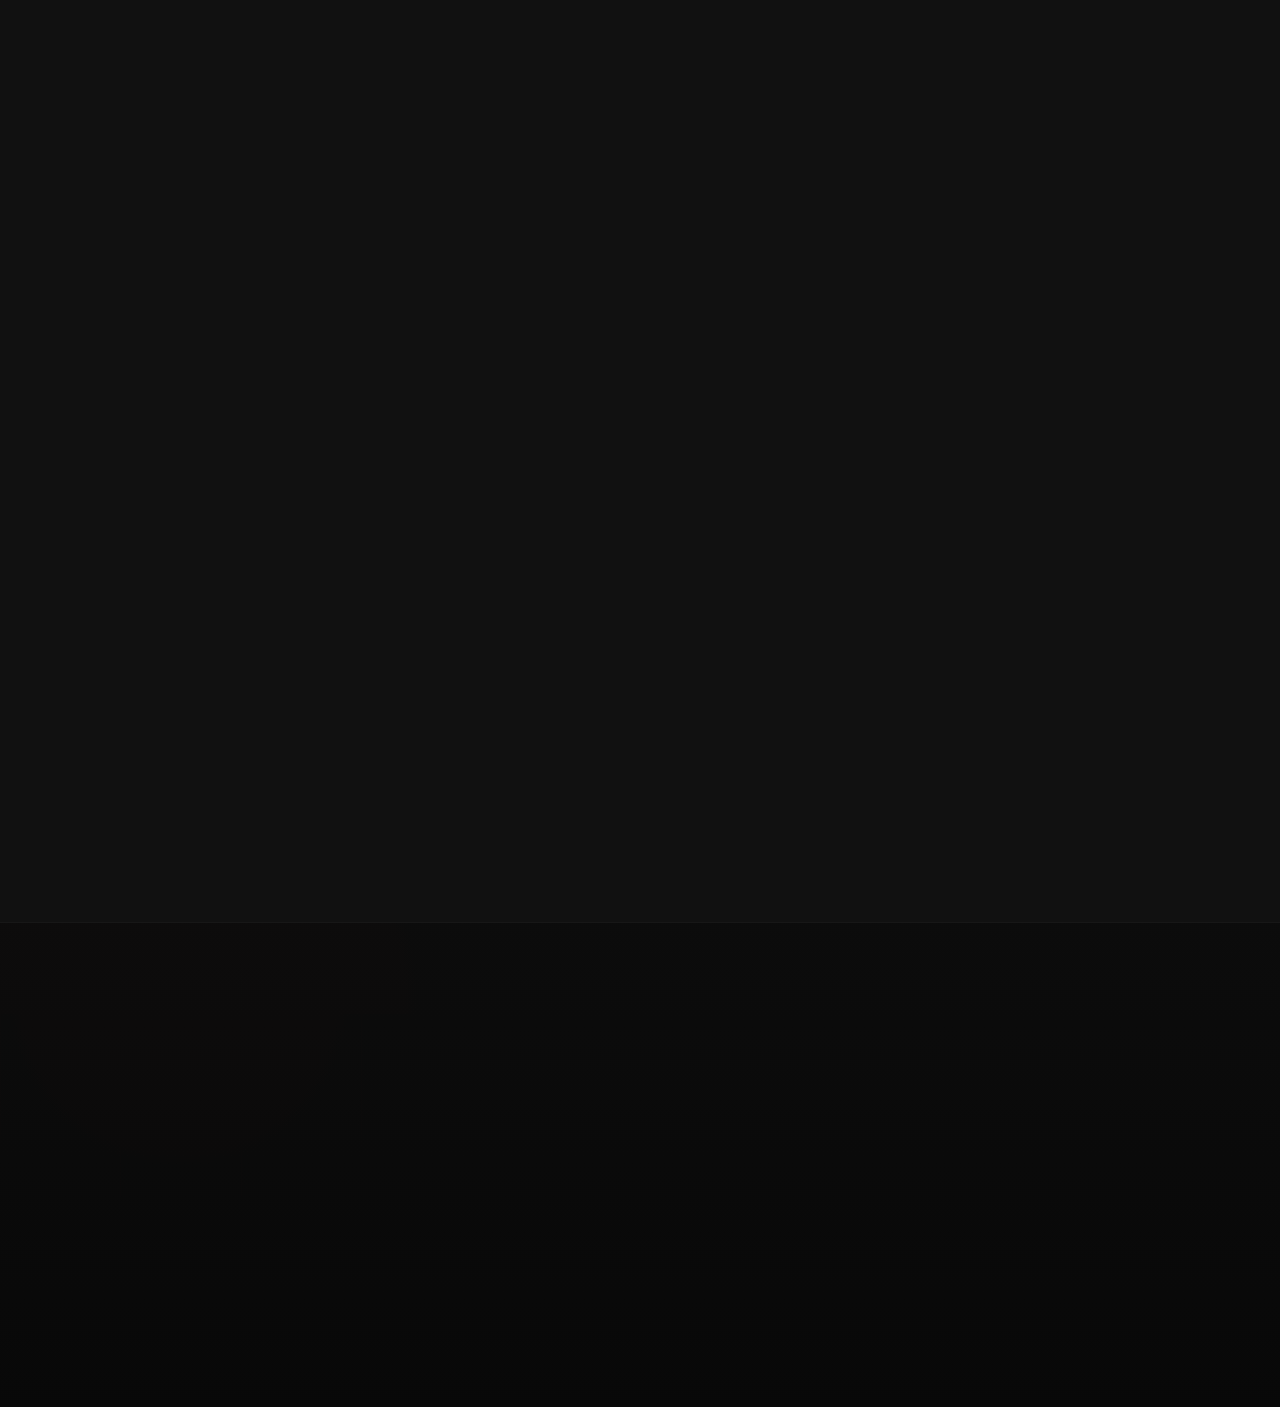
==== commit c2f4677a: "Refine drop 03 hero and oversized options" ====
--- a/index.html
+++ b/index.html
@@ -34,7 +34,7 @@
   <link rel="preload" href="assets/optimized/hero-poster.jpg" as="image" fetchpriority="high">
   <link href="https://fonts.googleapis.com/css2?family=Michroma&family=Space+Mono:wght@400;700&display=swap" rel="stylesheet">
 
-  <link rel="stylesheet" href="css/style.css?v=20260720-drop03">
+  <link rel="stylesheet" href="css/style.css?v=20260721-sleeves">
   <script type="application/ld+json">
   {
     "@context": "https://schema.org",
@@ -207,7 +207,7 @@
       <div class="hero__drops hero__drops--single" aria-label="Drop activo">
         <div class="hero__drop-mark hero__drop-mark--next hero__drop-mark--turquoise" aria-label="Drop 03/XX activo">
           <span class="hero__drop-title">DROP</span>
-          <span class="hero__drop-code">03/XX</span>
+          <span class="hero__drop-code"><span class="hero__drop-code-main">03/</span><span class="hero__drop-code-xx" aria-label="XX">xx</span></span>
           <span class="hero__drop-live hero__drop-live--turquoise">live</span>
           <a href="#waitlist" class="hero__drop-cta hero__drop-cta--turquoise" data-select-drop="DROP 03/XX">
             <span>consiguelo ya</span>
@@ -667,7 +667,7 @@
           <button class="drop-calendar__flip" type="button" aria-label="Girar portada DROP 03/XX">
             <span class="drop-calendar__flip-inner">
               <span class="drop-calendar__face drop-calendar__face--front">
-                <img src="assets/collection/drop-03/drop-03-01.jpg" width="1280" height="1600" alt="DROP 03/XX — More Mobility" loading="lazy" decoding="async">
+                <img src="assets/calendar/drop-03-cover.jpg" width="1280" height="1600" alt="Portada DROP 03/XX — Menos es mas" loading="lazy" decoding="async">
               </span>
               <span class="drop-calendar__face drop-calendar__face--back">
                 <img src="assets/collection/drop-03/drop-03-05.jpg" width="1280" height="1600" alt="DROP 03/XX — camiseta More Mobility" loading="lazy" decoding="async">
@@ -741,6 +741,15 @@
             <option value="Hoodie">Hoodie</option>
           </select>
           <div class="model-options" id="modelOptions" role="listbox" aria-label="Modelos disponibles"></div>
+        </label>
+
+        <label class="waitlist__field waitlist__field--full waitlist__field--sleeves" id="sleeveField" hidden>
+          <span>Acabado oversized</span>
+          <select class="waitlist__input waitlist__select" id="orderSleeves" name="sleeves" aria-label="Acabado de la oversized">
+            <option value="" selected>Elige acabado</option>
+            <option value="Con mangas">Con mangas</option>
+            <option value="Sin mangas">Sin mangas</option>
+          </select>
         </label>
 
         <label class="waitlist__field">
@@ -1046,6 +1055,6 @@
     </div>
   </div>
 
-  <script src="js/script.js?v=20260720-drop03" defer></script>
+  <script src="js/script.js?v=20260721-sleeves" defer></script>
 </body>
 </html>
--- a/css/style.css
+++ b/css/style.css
@@ -753,6 +753,10 @@
   color: var(--text-primary);
 }
 
+.hero__drop-mark--turquoise {
+  width: min(100%, 23.5rem);
+}
+
 .hero__drop-title,
 .hero__drop-code {
   display: block;
@@ -770,11 +774,32 @@
 }
 
 .hero__drop-code {
+  display: inline-flex;
+  align-items: baseline;
+  justify-content: center;
+  gap: 0.18em;
+  width: 100%;
   font-size: clamp(1.35rem, 3.9vw, 3.15rem);
   margin-top: 0.08em;
-  letter-spacing: 0.36em;
+  letter-spacing: 0;
   -webkit-text-stroke: 0;
   opacity: 0.92;
+}
+
+.hero__drop-code-main {
+  letter-spacing: 0.28em;
+}
+
+.hero__drop-code-xx {
+  color: #e6b3e7;
+  font-family: Georgia, 'Times New Roman', serif;
+  font-size: 1.18em;
+  font-style: italic;
+  font-weight: 400;
+  letter-spacing: -0.08em;
+  line-height: 0.78;
+  text-transform: lowercase;
+  transform: translateY(0.03em);
 }
 
 .hero__drop-live {
@@ -928,6 +953,7 @@
   color: #050505;
   border-color: #25d7cf;
   box-shadow: 0 0 0 rgba(37,215,207,0);
+  width: 21rem;
 }
 
 .hero__drop-cta--yellow .hero__drop-countdown span,
@@ -2210,6 +2236,10 @@
   gap: 0.35rem;
 }
 
+.product-card__size-grid--sleeves {
+  grid-template-columns: repeat(2, 1fr);
+}
+
 .product-card__size-grid button {
   min-height: 38px;
   border: 1px solid rgba(255,255,255,0.22);
@@ -2222,11 +2252,16 @@
 }
 
 .product-card__size-grid button:hover,
-.product-card__size-grid button:focus-visible {
+.product-card__size-grid button:focus-visible,
+.product-card__size-grid button.is-selected {
   border-color: var(--accent-lava);
   background: var(--accent-lava);
   color: #fff;
   transform: translateY(-1px);
+}
+
+.product-card__size-panel--attention {
+  animation: formAttention 0.7s ease;
 }
 
 .image-lightbox {
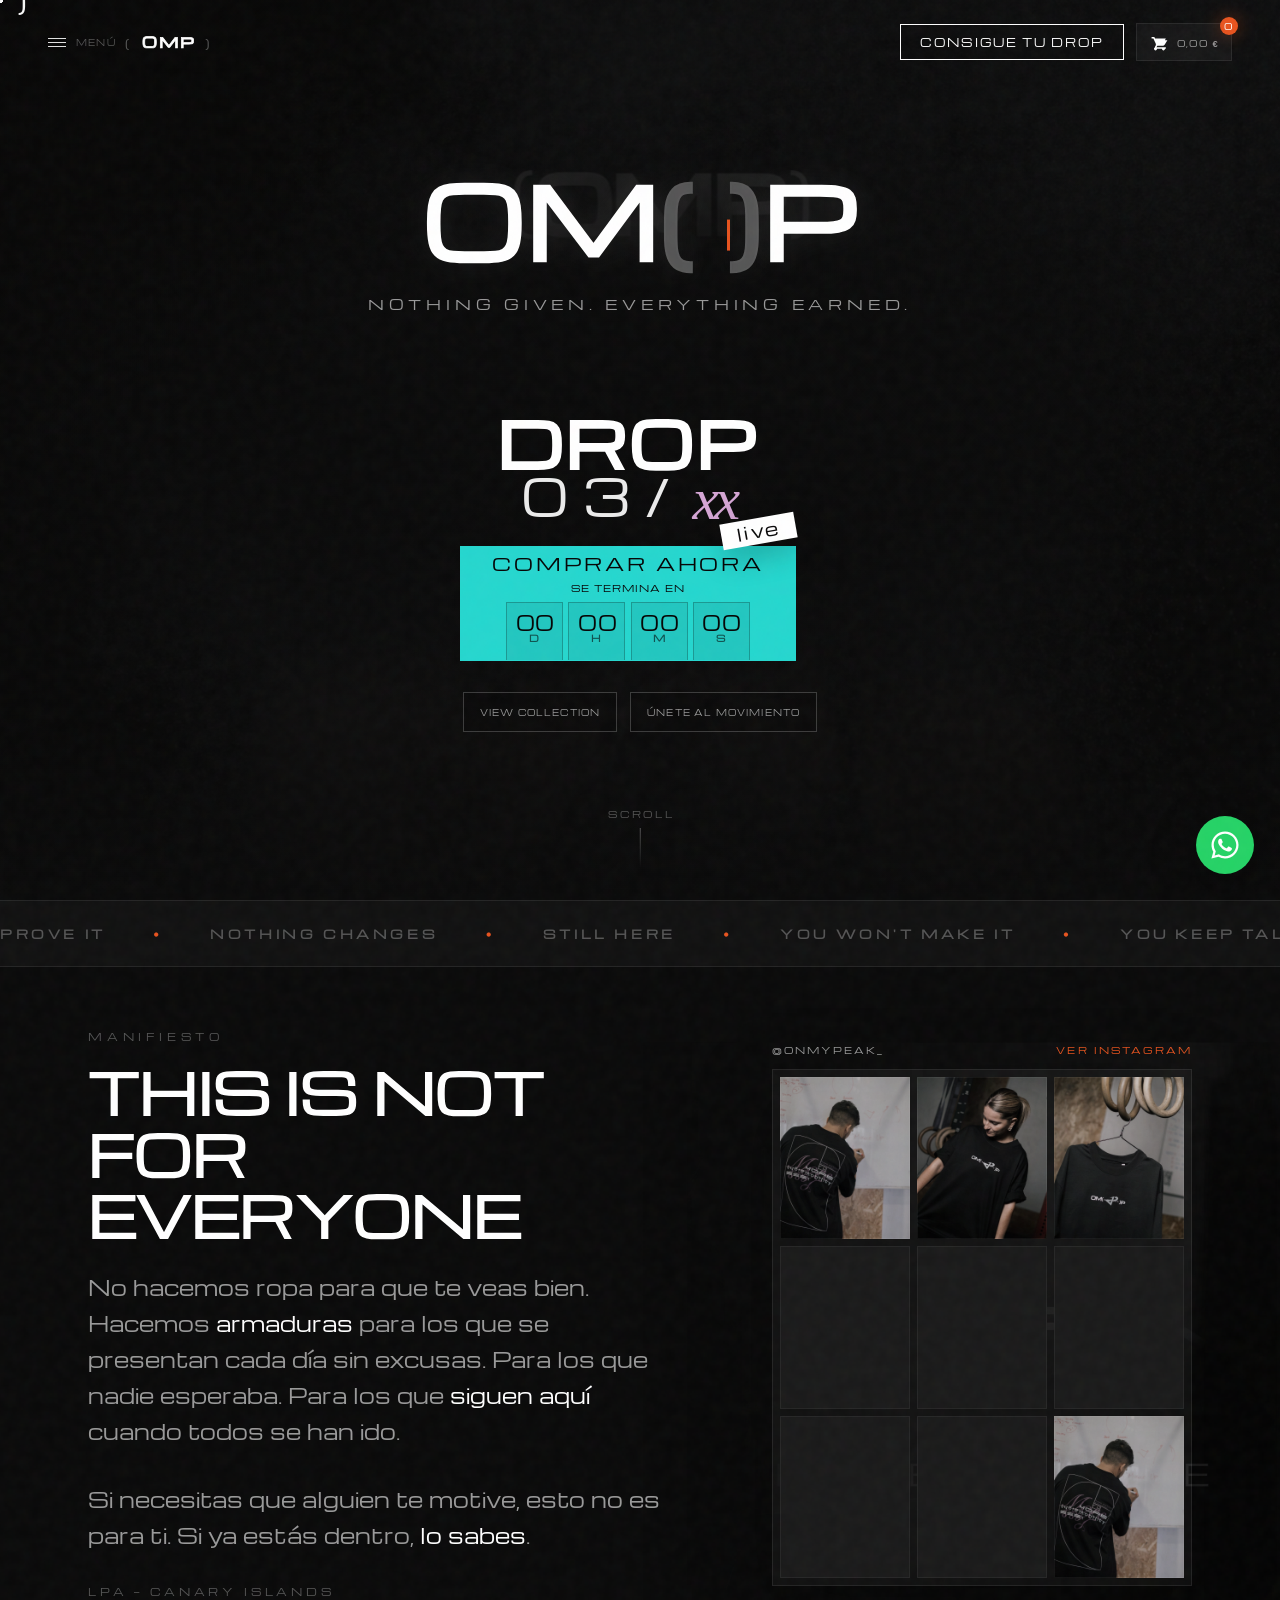
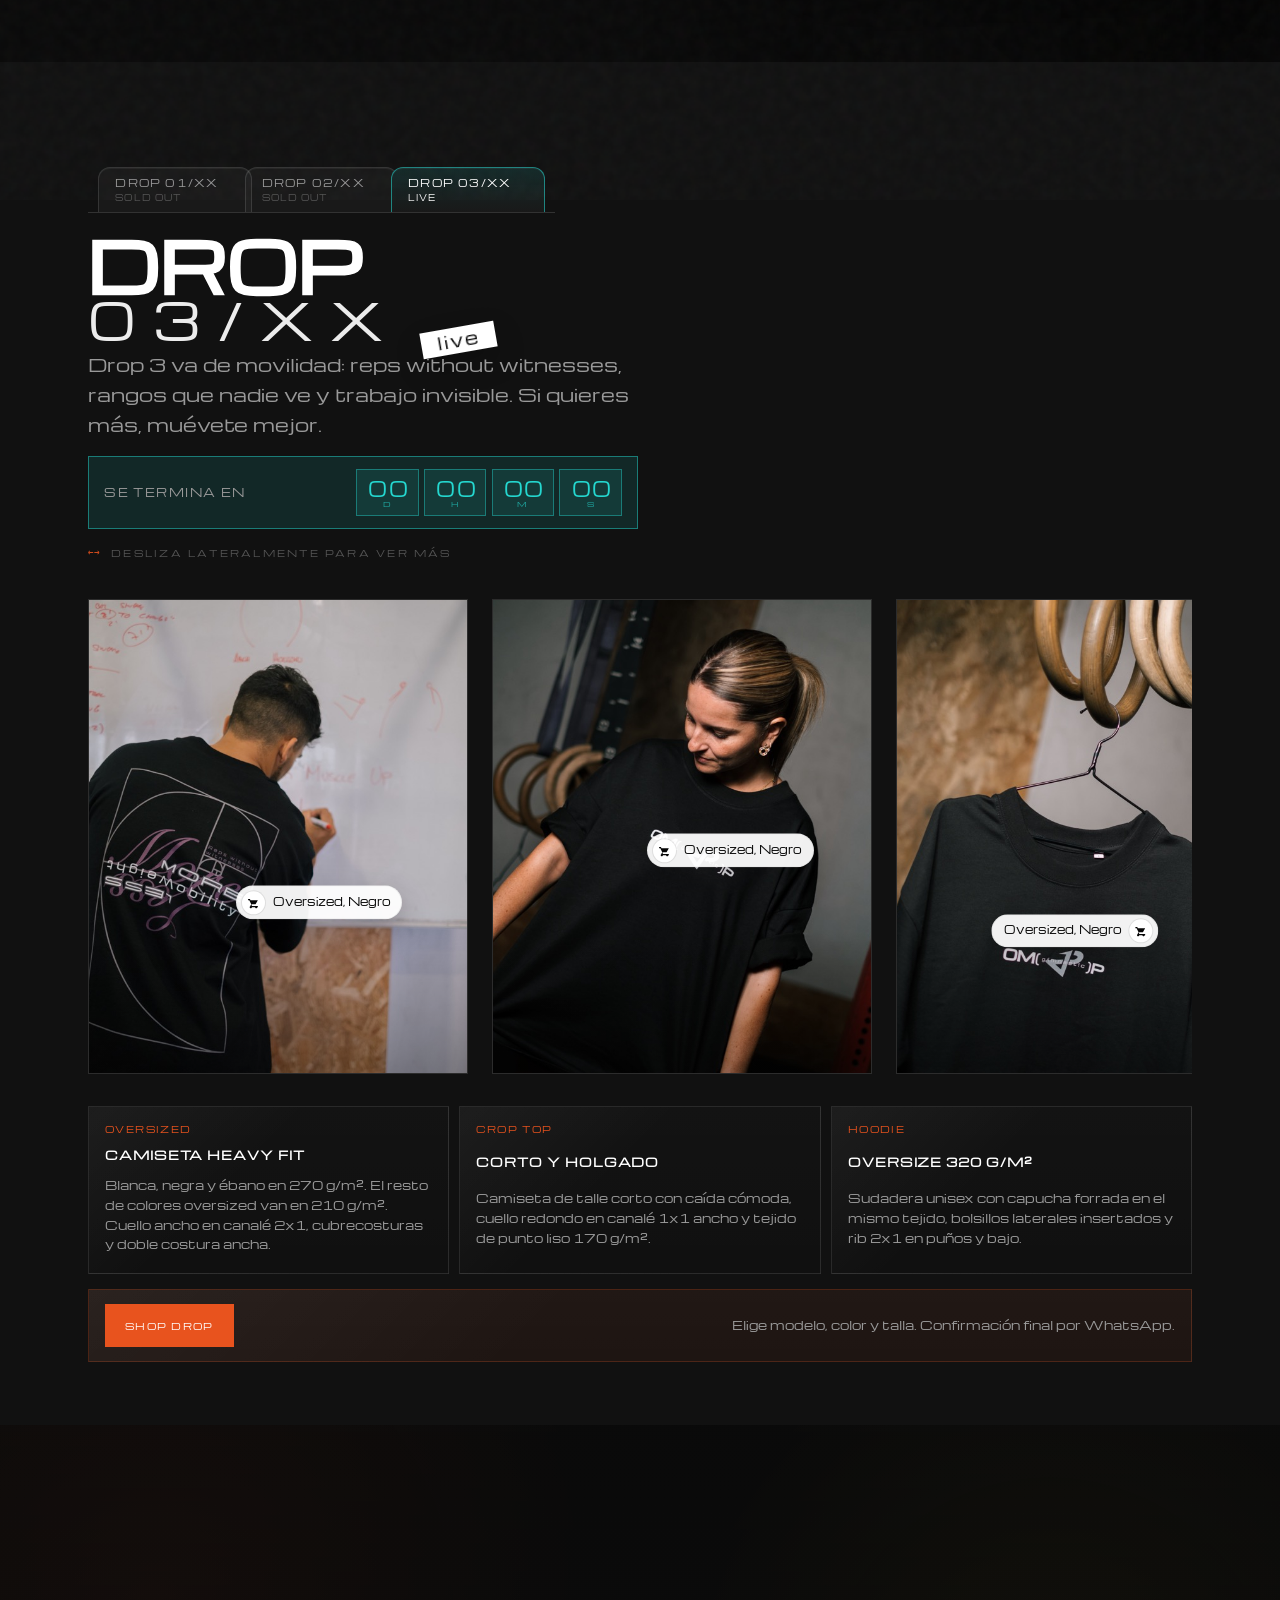
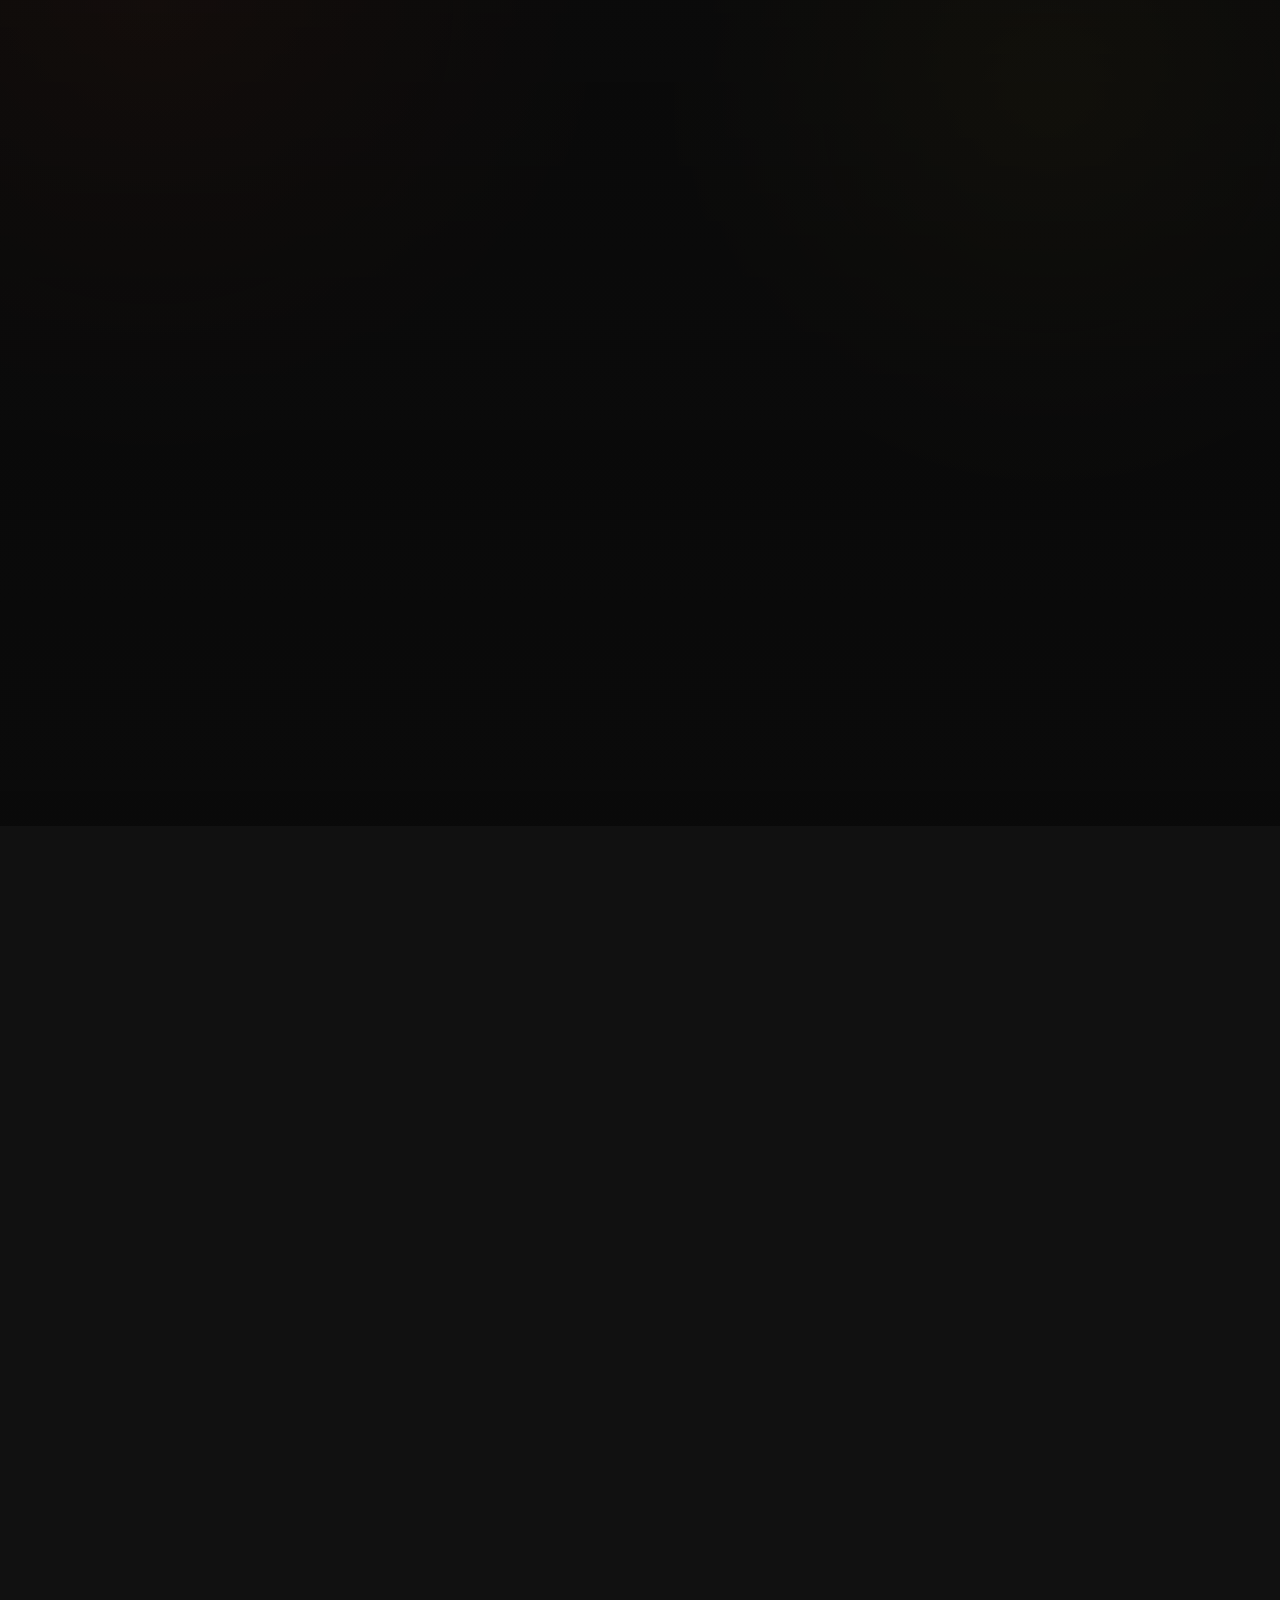
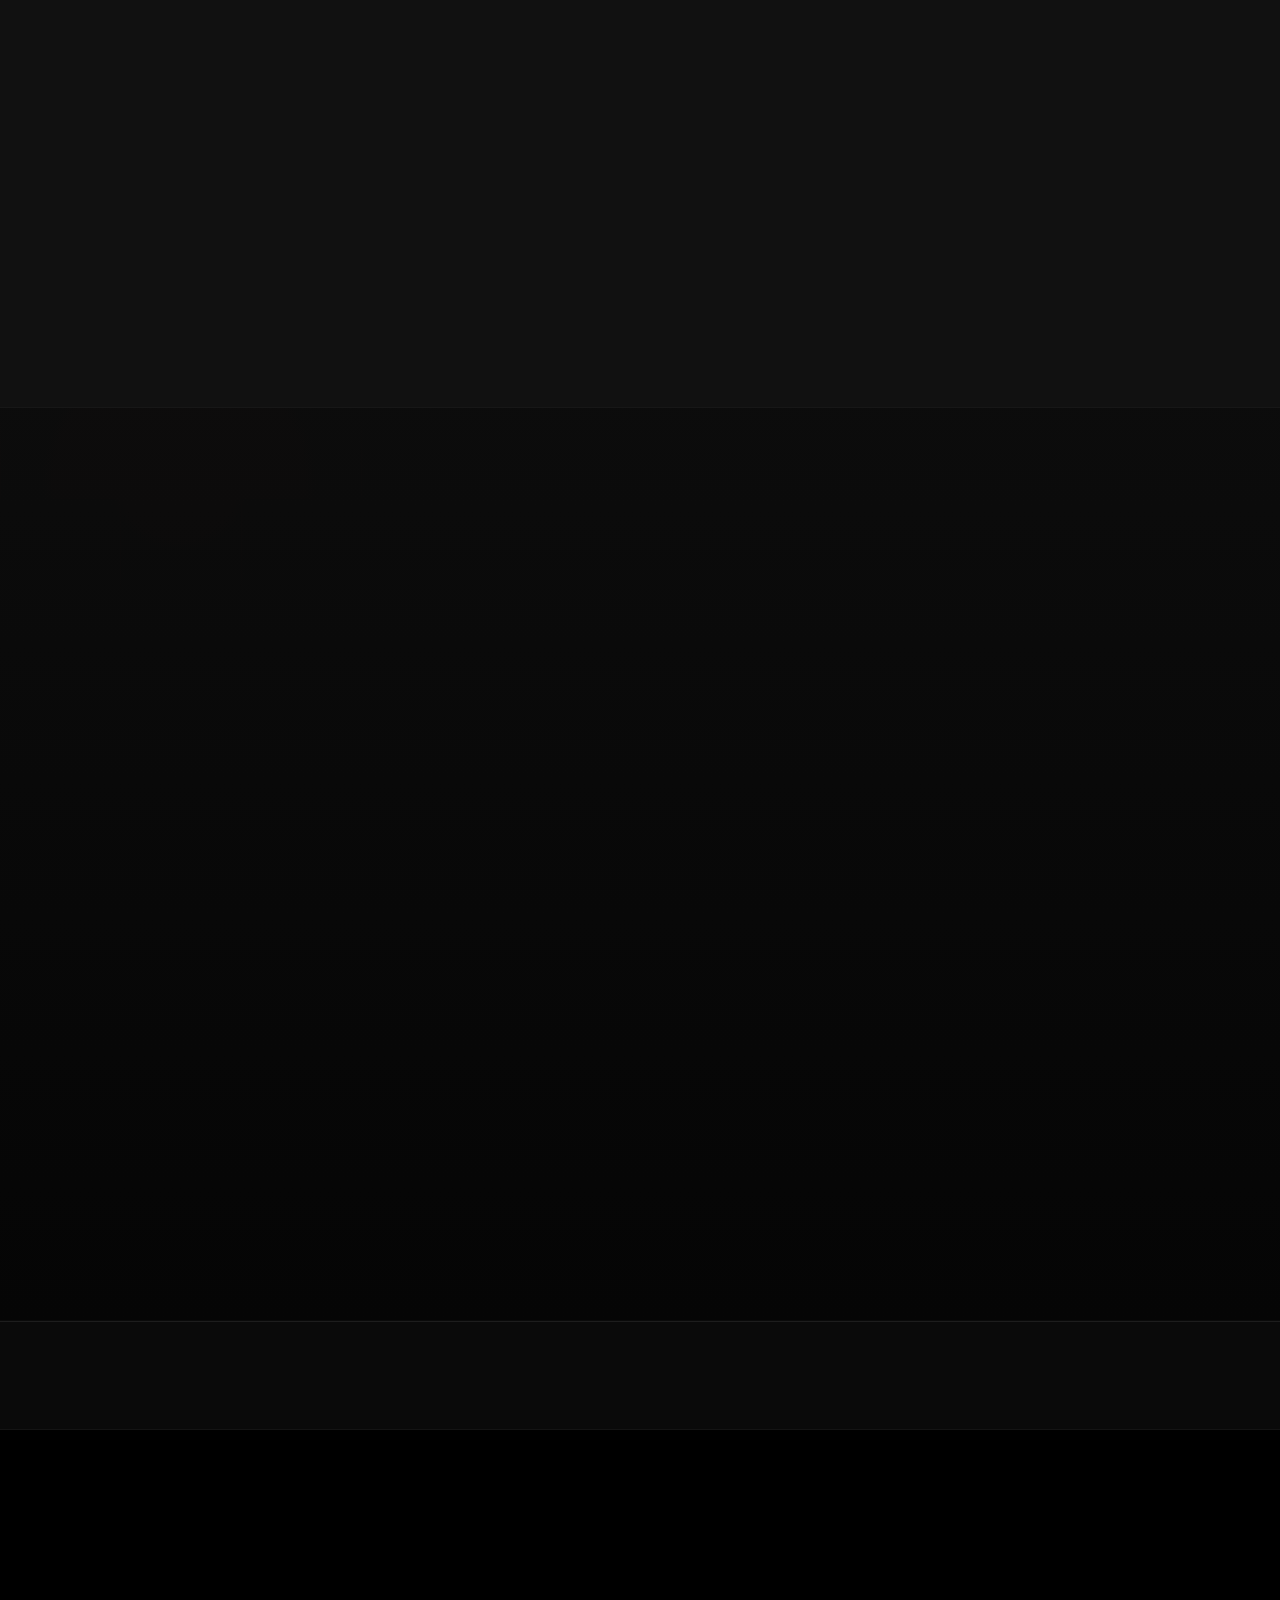
==== commit 3137ef89: "Simplify purchase experience" ====
--- a/index.html
+++ b/index.html
@@ -34,7 +34,7 @@
   <link rel="preload" href="assets/optimized/hero-poster.jpg" as="image" fetchpriority="high">
   <link href="https://fonts.googleapis.com/css2?family=Michroma&family=Space+Mono:wght@400;700&display=swap" rel="stylesheet">
 
-  <link rel="stylesheet" href="css/style.css?v=20260721-sleeves">
+  <link rel="stylesheet" href="css/style.css?v=20260721-simplebuy">
   <script type="application/ld+json">
   {
     "@context": "https://schema.org",
@@ -210,7 +210,7 @@
           <span class="hero__drop-code"><span class="hero__drop-code-main">03/</span><span class="hero__drop-code-xx" aria-label="XX">xx</span></span>
           <span class="hero__drop-live hero__drop-live--turquoise">live</span>
           <a href="#waitlist" class="hero__drop-cta hero__drop-cta--turquoise" data-select-drop="DROP 03/XX">
-            <span>consiguelo ya</span>
+            <span>comprar ahora</span>
             <small>
               <span>se termina en</span>
               <strong class="hero__drop-countdown hero__drop-countdown--turquoise" data-drop3-hero-countdown>00D 00H 00M 00S</strong>
@@ -706,12 +706,18 @@
   <section class="section waitlist" id="waitlist">
     <div class="container">
       <p class="section-label reveal" data-i18n="waitlistLabel">Alcanza tu Peak</p>
-      <h2 class="section-title reveal reveal-delay-1">NO ONE IS COMING</h2>
+      <h2 class="section-title reveal reveal-delay-1">COMPRA DROP 03</h2>
       <p class="section-subtitle waitlist__subtitle reveal reveal-delay-2" data-i18n="waitlistSubtitle">
-        Elige tu drop.<br>Selecciona modelo, color y talla.
+        Elige prenda, talla y confirma por WhatsApp. Sin registros. Sin líos.
       </p>
 
-      <form class="waitlist__form reveal reveal-delay-3" id="waitlistForm">
+      <div class="waitlist__steps reveal reveal-delay-2" aria-label="Pasos de compra">
+        <span><b>1</b> Elige prenda</span>
+        <span><b>2</b> Añade al carrito</span>
+        <span><b>3</b> Confirma por WhatsApp</span>
+      </div>
+
+      <form class="waitlist__form waitlist__form--simple reveal reveal-delay-3" id="waitlistForm">
         <label class="waitlist__field waitlist__field--full">
           <span>Drop</span>
           <button class="waitlist__input model-picker drop-picker" type="button" id="dropPickerToggle" aria-haspopup="listbox" aria-expanded="false">
@@ -726,7 +732,7 @@
           <div class="model-options drop-options" id="dropOptions" role="listbox" aria-label="Drops disponibles"></div>
         </label>
 
-        <label class="waitlist__field waitlist__field--full">
+        <label class="waitlist__field waitlist__field--full waitlist__field--models">
           <span data-i18n="modelLabel">Modelo de pedido</span>
           <button class="waitlist__input model-picker" type="button" id="modelPickerToggle" aria-haspopup="listbox" aria-expanded="false">
             <span class="model-picker__text">
@@ -776,14 +782,15 @@
         </label>
 
         <button class="waitlist__submit" type="submit" data-i18n="submitOrder">Añadir al carrito</button>
-        <div class="discount-redeem" id="discountRedeem">
+        <details class="discount-redeem" id="discountRedeem">
+          <summary>Tengo código de descuento</summary>
           <label class="discount-redeem__field">
             <span data-i18n="discountLabel">Código de descuento</span>
             <input class="waitlist__input" type="text" id="discountCode" name="discount" placeholder="Código opcional" autocomplete="off" aria-label="Código de descuento">
           </label>
           <button class="discount-redeem__button" type="button" id="discountApply">Canjear</button>
           <p class="discount-redeem__message" id="discountMessage" aria-live="polite"></p>
-        </div>
+        </details>
         <div class="waitlist-order-preview" id="orderPreview" aria-live="polite"></div>
       </form>
 
@@ -792,7 +799,7 @@
         <p class="waitlist__success-sub" id="waitlistSummary"></p>
       </div>
 
-      <div class="waitlist__perks reveal reveal-delay-4">
+      <div class="waitlist__perks waitlist__perks--compact reveal reveal-delay-4">
         <span class="waitlist__perk" data-i18n="perk1">Acceso anticipado a drops</span>
         <span class="waitlist__perk" data-i18n="perk2">Contenido exclusivo</span>
         <span class="waitlist__perk" data-i18n="perk3">Ediciones limitadas</span>
@@ -1055,6 +1062,6 @@
     </div>
   </div>
 
-  <script src="js/script.js?v=20260721-sleeves" defer></script>
+  <script src="js/script.js?v=20260721-simplebuy" defer></script>
 </body>
 </html>
--- a/css/style.css
+++ b/css/style.css
@@ -3018,6 +3018,44 @@
   margin: 0 auto;
 }
 
+.waitlist__steps {
+  display: flex;
+  justify-content: center;
+  gap: 0.55rem;
+  width: min(100%, 720px);
+  margin-top: 1.25rem;
+  font-family: var(--font-mono);
+  font-size: 0.56rem;
+  letter-spacing: 0.12em;
+  text-transform: uppercase;
+  color: var(--text-muted);
+}
+
+.waitlist__steps span {
+  display: inline-flex;
+  align-items: center;
+  gap: 0.42rem;
+  min-height: 2.35rem;
+  padding: 0 0.75rem;
+  border: 1px solid rgba(255,255,255,0.1);
+  background: rgba(255,255,255,0.026);
+  white-space: nowrap;
+}
+
+.waitlist__steps b {
+  display: grid;
+  place-items: center;
+  width: 1.15rem;
+  height: 1.15rem;
+  border-radius: 50%;
+  background: var(--accent-lava);
+  color: #fff;
+  font-family: var(--font-logo);
+  font-size: 0.52rem;
+  font-weight: 400;
+  letter-spacing: 0;
+}
+
 .waitlist__form {
   margin-top: 1.8rem;
   display: grid;
@@ -3032,6 +3070,12 @@
   box-shadow: inset 0 1px 0 rgba(255,255,255,0.035);
 }
 
+.waitlist__form--simple {
+  max-width: 820px;
+  gap: 1rem;
+  padding: clamp(0.9rem, 2vw, 1.15rem);
+}
+
 .waitlist__field {
   display: flex;
   flex-direction: column;
@@ -3047,6 +3091,15 @@
 
 .waitlist__field--full {
   grid-column: 1 / -1;
+}
+
+.waitlist__field--models #modelPickerToggle {
+  display: none;
+}
+
+.waitlist__field--models #modelOptions {
+  display: grid;
+  margin-top: 0;
 }
 
 .waitlist__field span {
@@ -3221,6 +3274,13 @@
   box-shadow: 0 18px 54px rgba(0,0,0,0.34);
 }
 
+.waitlist__form--simple .model-options {
+  border-color: rgba(255,255,255,0.1);
+  background: rgba(255,255,255,0.018);
+  box-shadow: none;
+  backdrop-filter: none;
+}
+
 .drop-options {
   grid-template-columns: repeat(2, minmax(0, 1fr));
 }
@@ -3242,6 +3302,11 @@
   cursor: pointer;
   text-align: left;
   transition: border-color 0.25s, transform 0.25s, background 0.25s;
+}
+
+.waitlist__form--simple .model-option {
+  padding: 0.62rem;
+  background: rgba(255,255,255,0.035);
 }
 
 .model-option__zoom {
@@ -3275,6 +3340,20 @@
   border-color: var(--accent-lava);
   background: rgba(232,83,30,0.09);
   transform: translateY(-1px);
+}
+
+.model-option.active::after {
+  content: 'Elegido';
+  position: absolute;
+  top: 0.48rem;
+  right: 0.48rem;
+  padding: 0.22rem 0.44rem;
+  background: var(--accent-lava);
+  color: #fff;
+  font-family: var(--font-mono);
+  font-size: 0.43rem;
+  letter-spacing: 0.1em;
+  text-transform: uppercase;
 }
 
 .model-option__media {
@@ -3410,6 +3489,43 @@
   padding: 0.85rem;
   border: 1px solid rgba(255,255,255,0.08);
   background: linear-gradient(180deg, rgba(255,255,255,0.03), rgba(255,255,255,0.01));
+}
+
+.discount-redeem summary {
+  grid-column: 1 / -1;
+  cursor: pointer;
+  list-style: none;
+  font-family: var(--font-mono);
+  font-size: 0.58rem;
+  letter-spacing: 0.16em;
+  color: var(--text-secondary);
+  text-transform: uppercase;
+}
+
+.discount-redeem summary::-webkit-details-marker {
+  display: none;
+}
+
+.discount-redeem summary::before {
+  content: '+';
+  display: inline-block;
+  margin-right: 0.45rem;
+  color: var(--accent-lava);
+}
+
+.discount-redeem[open] summary::before {
+  content: '-';
+}
+
+.discount-redeem:not([open]) {
+  display: block;
+  padding: 0.82rem 0.9rem;
+}
+
+.discount-redeem:not([open]) .discount-redeem__field,
+.discount-redeem:not([open]) .discount-redeem__button,
+.discount-redeem:not([open]) .discount-redeem__message {
+  display: none;
 }
 
 .discount-redeem__field {
@@ -4225,6 +4341,22 @@
   display: none;
 }
 
+.waitlist__form--simple {
+  max-width: 820px;
+  padding: clamp(0.9rem, 2vw, 1.15rem);
+  border: 1px solid rgba(255,255,255,0.055);
+  background: linear-gradient(180deg, rgba(255,255,255,0.026), rgba(255,255,255,0.008));
+  box-shadow: inset 0 1px 0 rgba(255,255,255,0.035);
+}
+
+.waitlist__field--models #modelPickerToggle {
+  display: none;
+}
+
+.waitlist__field--models #modelOptions {
+  display: grid;
+}
+
 /* --- Peak Community --- */
 .peak-community {
   background:
@@ -5902,6 +6034,26 @@
     max-width: 28rem;
   }
 
+  .waitlist__steps {
+    justify-content: flex-start;
+    margin-inline: calc(var(--container-pad) * -1);
+    padding-inline: var(--container-pad);
+    overflow-x: auto;
+    scrollbar-width: none;
+  }
+
+  .waitlist__steps::-webkit-scrollbar {
+    display: none;
+  }
+
+  .waitlist__steps span {
+    flex: 0 0 auto;
+    min-height: 2.2rem;
+    padding-inline: 0.62rem;
+    font-size: 0.48rem;
+    letter-spacing: 0.08em;
+  }
+
   .waitlist__form {
     grid-template-columns: 1fr;
     width: 100%;
@@ -5913,12 +6065,22 @@
     box-shadow: none;
   }
 
+  .waitlist__form--simple {
+    gap: 0.85rem;
+  }
+
   .model-options {
     grid-template-columns: 1fr;
     width: 100%;
     max-width: 100%;
     max-height: min(62svh, 540px);
     overflow-y: auto;
+  }
+
+  .waitlist__field--models #modelOptions {
+    max-height: none;
+    overflow: visible;
+    padding: 0.62rem;
   }
 
   .drop-options {
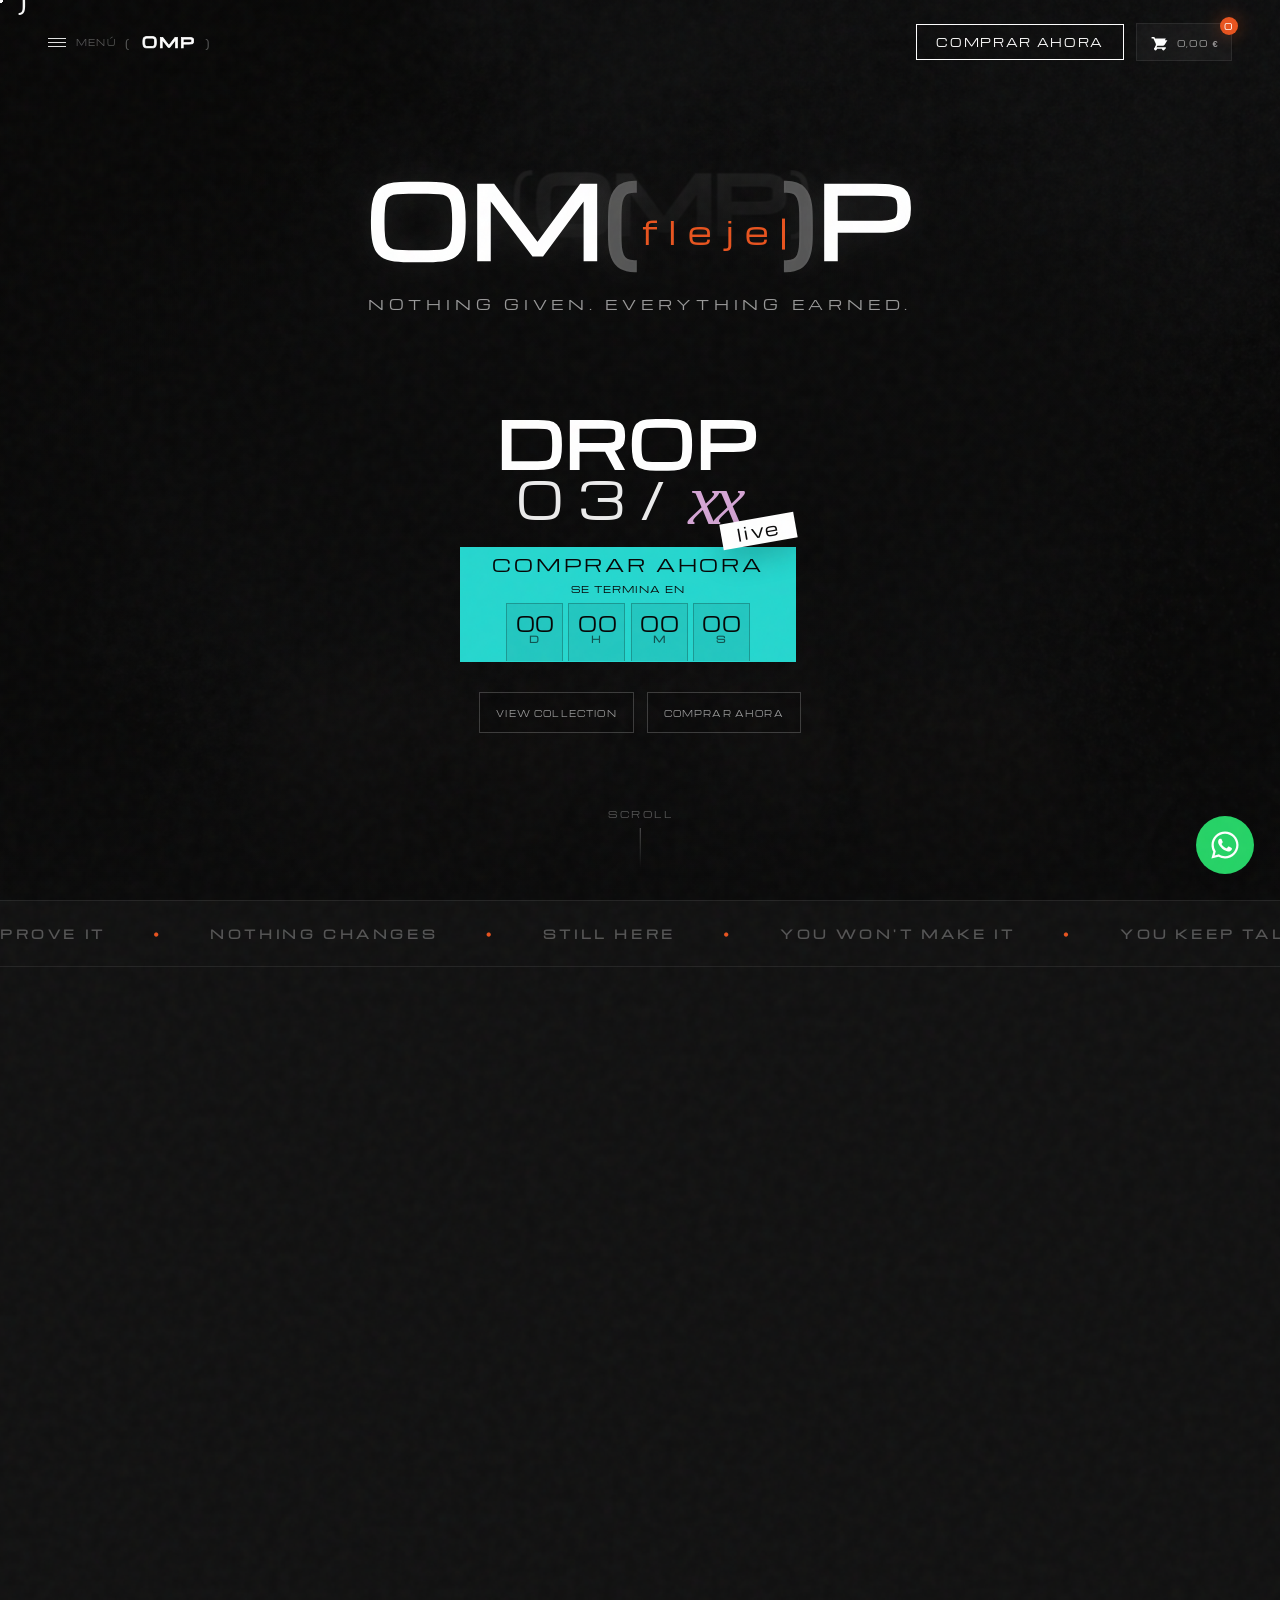
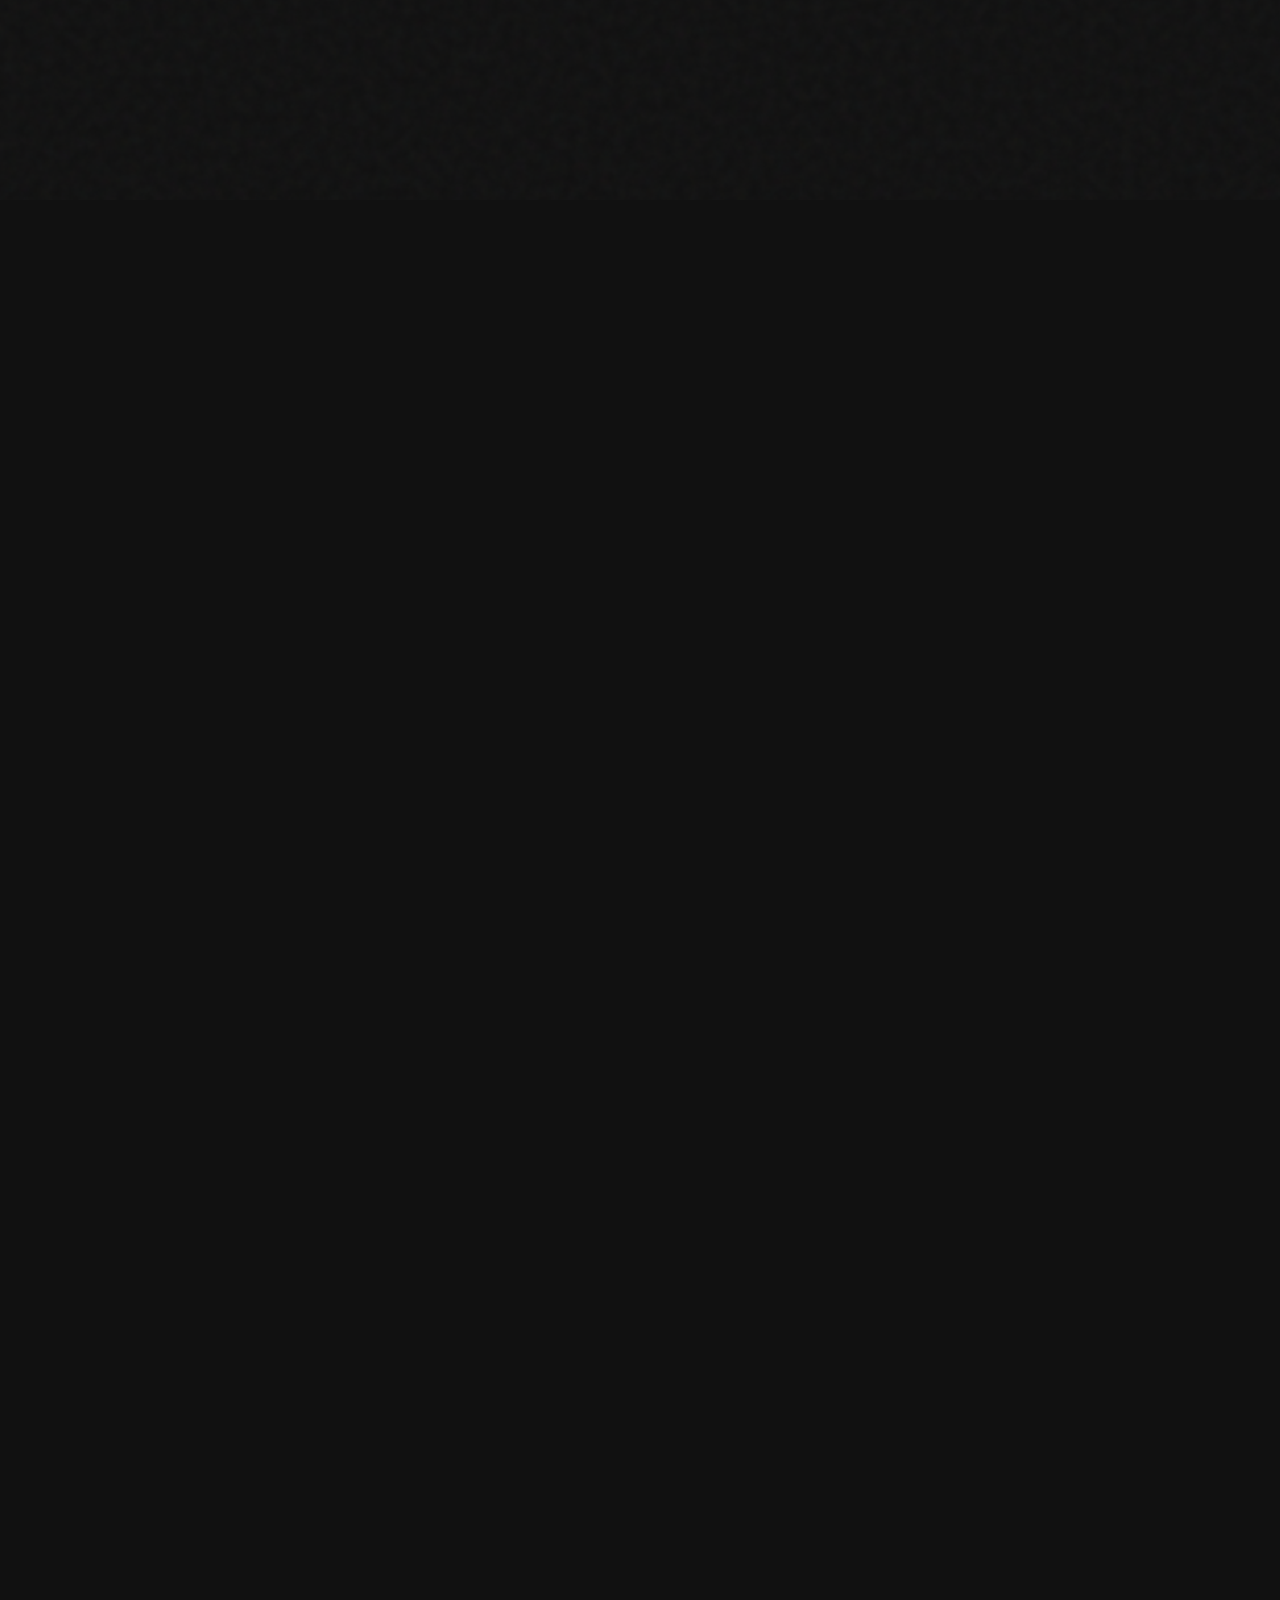
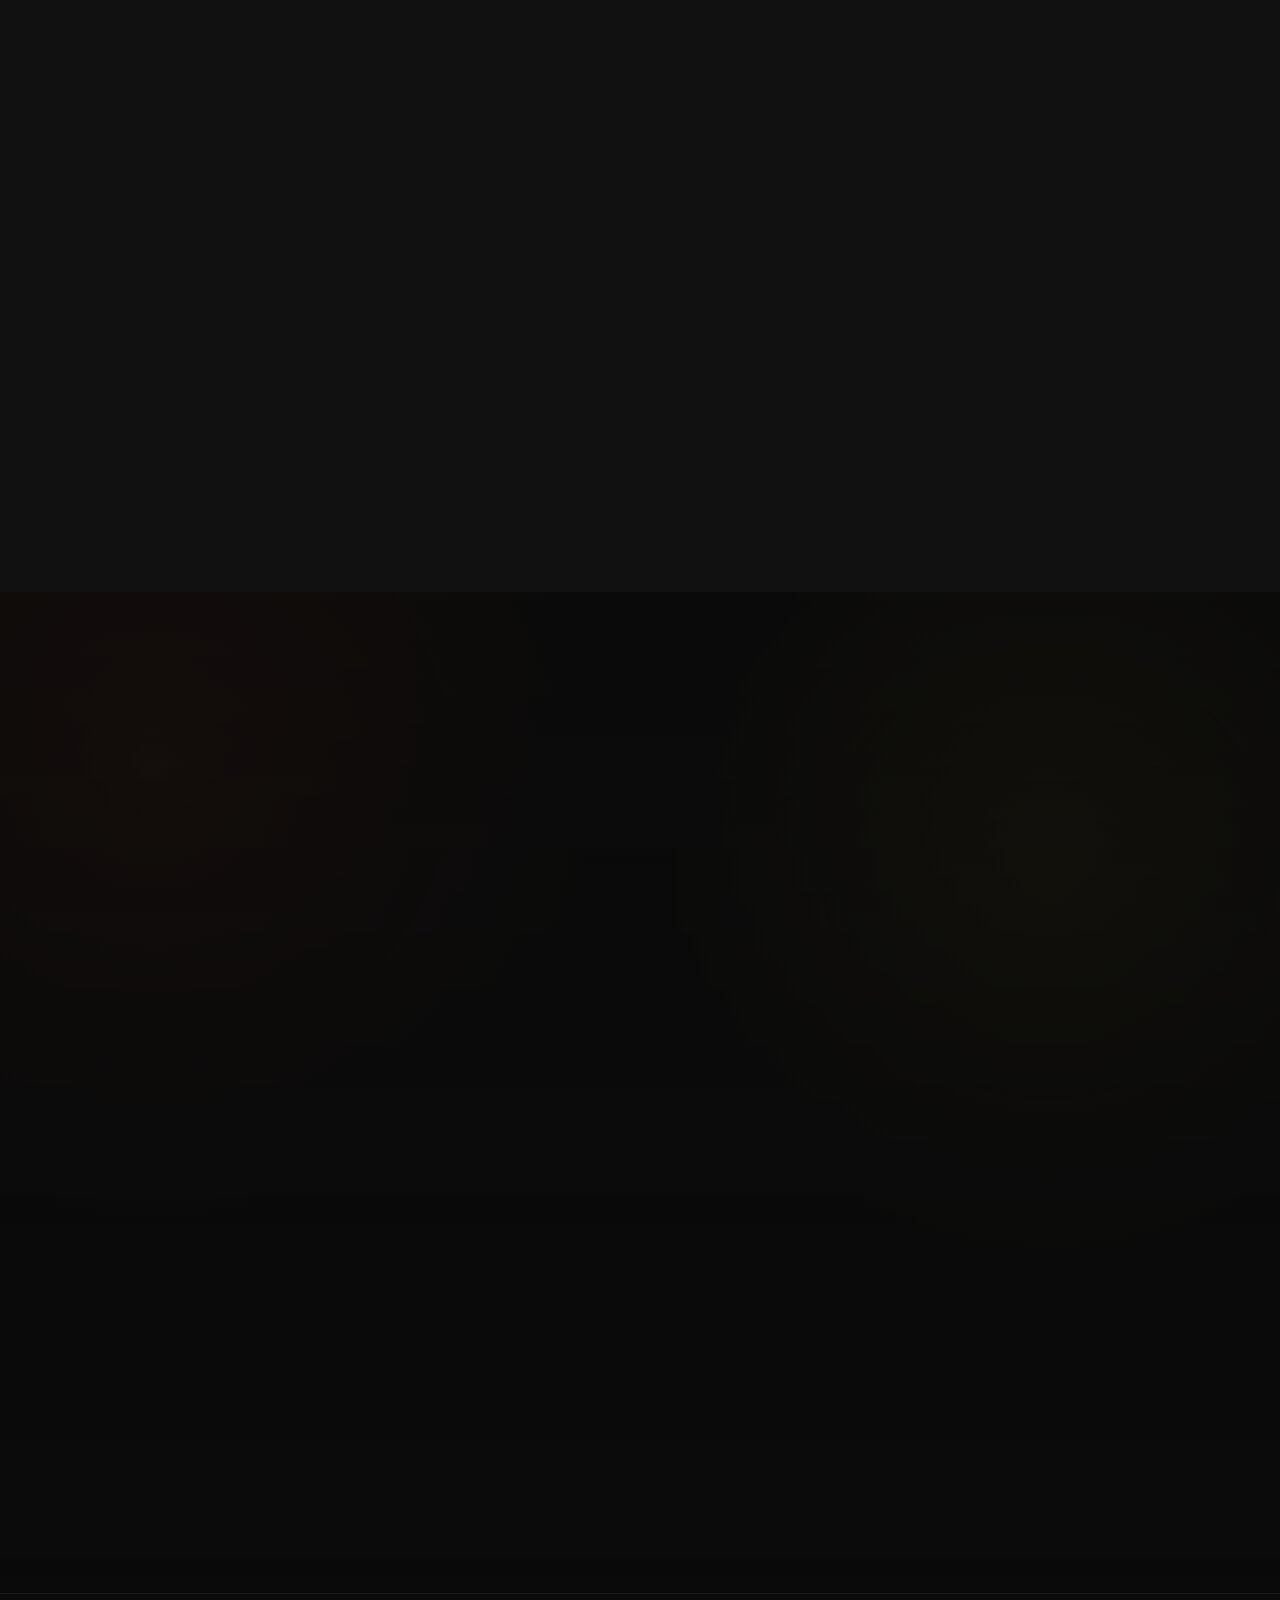
==== commit c50092ad: "Simplify storefront purchase flow" ====
--- a/index.html
+++ b/index.html
@@ -34,7 +34,7 @@
   <link rel="preload" href="assets/optimized/hero-poster.jpg" as="image" fetchpriority="high">
   <link href="https://fonts.googleapis.com/css2?family=Michroma&family=Space+Mono:wght@400;700&display=swap" rel="stylesheet">
 
-  <link rel="stylesheet" href="css/style.css?v=20260721-simplebuy">
+  <link rel="stylesheet" href="css/style.css?v=20260721-simplecheckout">
   <script type="application/ld+json">
   {
     "@context": "https://schema.org",
@@ -164,11 +164,10 @@
       <a href="#drop">Drop 03</a>
       <a href="#calendario">Calendario</a>
       <a href="#waitlist">Alcanza tu Peak</a>
-      <a href="#peak-community">Únete al movimiento</a>
     </div>
     <div class="nav__actions">
       <a href="#waitlist" class="nav__cta">
-        <span data-i18n="navCta">Consigue tu Drop</span>
+        <span data-i18n="navCta">Comprar ahora</span>
       </a>
       <button class="cart-toggle" type="button" id="cartToggle" aria-label="Abrir carrito" aria-expanded="false">
         <svg class="cart-toggle__icon" viewBox="0 0 24 24" aria-hidden="true">
@@ -220,7 +219,7 @@
       </div>
       <div class="hero__actions" aria-label="Acciones principales">
         <a href="#drop">VIEW COLLECTION</a>
-        <a href="#peak-community">ÚNETE AL MOVIMIENTO</a>
+        <a href="#waitlist">COMPRAR AHORA</a>
       </div>
     </div>
     <div class="hero__scroll">
@@ -250,7 +249,7 @@
   </div>
 
   <!-- Manifesto -->
-  <section class="section manifesto" id="manifesto">
+  <section class="section manifesto manifesto--menu-only" id="manifesto">
     <div class="manifesto__bg"></div>
     <div class="container">
       <div class="manifesto__layout">
@@ -622,6 +621,111 @@
       <div class="drop__conversion reveal reveal-delay-4">
         <a href="#waitlist">SHOP DROP</a>
         <p>Elige modelo, color y talla. Confirmación final por WhatsApp.</p>
+      </div>
+    </div>
+  </section>
+
+  <!-- Waitlist -->
+  <section class="section waitlist" id="waitlist">
+    <div class="container">
+      <p class="section-label reveal" data-i18n="waitlistLabel">Alcanza tu Peak</p>
+      <h2 class="section-title reveal reveal-delay-1">COMPRA DROP 03</h2>
+      <p class="section-subtitle waitlist__subtitle reveal reveal-delay-2" data-i18n="waitlistSubtitle">
+        Elige prenda, talla y confirma por WhatsApp. Sin registros. Sin líos.
+      </p>
+
+      <div class="waitlist__steps reveal reveal-delay-2" aria-label="Pasos de compra">
+        <span><b>1</b> Elige prenda</span>
+        <span><b>2</b> Añade al carrito</span>
+        <span><b>3</b> Confirma por WhatsApp</span>
+      </div>
+
+      <form class="waitlist__form waitlist__form--simple reveal reveal-delay-3" id="waitlistForm">
+        <label class="waitlist__field waitlist__field--full">
+          <span>Drop</span>
+          <button class="waitlist__input model-picker drop-picker" type="button" id="dropPickerToggle" aria-haspopup="listbox" aria-expanded="false">
+            <span class="model-picker__text">
+              <strong id="selectedDropLabel">DROP 03/XX</strong>
+              <small id="selectedDropMeta">Live · More Mobility</small>
+            </span>
+          </button>
+          <select class="visually-hidden-select" id="orderDrop" name="drop" required aria-label="Drop para pedido">
+            <option value="DROP 03/XX" selected>DROP 03/XX</option>
+          </select>
+          <div class="model-options drop-options" id="dropOptions" role="listbox" aria-label="Drops disponibles"></div>
+        </label>
+
+        <label class="waitlist__field waitlist__field--full waitlist__field--models">
+          <span data-i18n="modelLabel">Modelo de pedido</span>
+          <button class="waitlist__input model-picker" type="button" id="modelPickerToggle" aria-haspopup="listbox" aria-expanded="false">
+            <span class="model-picker__text">
+              <strong id="selectedModelLabel">Oversized · Crop top · Hoodie</strong>
+              <small id="selectedModelMeta"></small>
+            </span>
+          </button>
+          <select class="visually-hidden-select" id="orderModel" name="model" required aria-label="Modelo de pedido">
+            <option value="" selected>Elige modelo</option>
+            <option value="Oversized">Oversized</option>
+            <option value="Crop top">Crop top</option>
+            <option value="Hoodie">Hoodie</option>
+          </select>
+          <div class="model-options" id="modelOptions" role="listbox" aria-label="Modelos disponibles"></div>
+        </label>
+
+        <label class="waitlist__field waitlist__field--full waitlist__field--sleeves" id="sleeveField" hidden>
+          <span>Acabado oversized</span>
+          <select class="waitlist__input waitlist__select" id="orderSleeves" name="sleeves" aria-label="Acabado de la oversized">
+            <option value="" selected>Elige acabado</option>
+            <option value="Con mangas">Con mangas</option>
+            <option value="Sin mangas">Sin mangas</option>
+          </select>
+        </label>
+
+        <label class="waitlist__field">
+          <span data-i18n="colorLabel">Color</span>
+          <button class="waitlist__input color-picker" type="button" id="colorPickerToggle" aria-haspopup="listbox" aria-expanded="false">
+            <span class="color-picker__swatch" id="selectedColorSwatch"></span>
+            <span class="color-picker__label" id="selectedColorLabel">Elige color</span>
+          </button>
+          <select class="visually-hidden-select" id="orderColor" name="color" required aria-label="Color para pedido"></select>
+          <div class="color-options" id="colorOptions" role="listbox" aria-label="Colores disponibles"></div>
+        </label>
+
+        <label class="waitlist__field">
+          <span data-i18n="sizeLabel">Talla</span>
+          <select class="waitlist__input waitlist__select" id="orderSize" name="size" required>
+            <option value="" selected>Selecciona talla</option>
+            <option value="XS">XS</option>
+            <option value="S">S</option>
+            <option value="M">M</option>
+            <option value="L">L</option>
+            <option value="XL">XL</option>
+            <option value="XXL">XXL</option>
+          </select>
+        </label>
+
+        <button class="waitlist__submit" type="submit" data-i18n="submitOrder">Añadir al carrito</button>
+        <details class="discount-redeem" id="discountRedeem">
+          <summary>Tengo código de descuento</summary>
+          <label class="discount-redeem__field">
+            <span data-i18n="discountLabel">Código de descuento</span>
+            <input class="waitlist__input" type="text" id="discountCode" name="discount" placeholder="Código opcional" autocomplete="off" aria-label="Código de descuento">
+          </label>
+          <button class="discount-redeem__button" type="button" id="discountApply">Canjear</button>
+          <p class="discount-redeem__message" id="discountMessage" aria-live="polite"></p>
+        </details>
+        <div class="waitlist-order-preview" id="orderPreview" aria-live="polite"></div>
+      </form>
+
+      <div class="waitlist__success" id="waitlistSuccess" hidden>
+        <p class="waitlist__success-title" data-i18n="successTitle">Pedido recibido.</p>
+        <p class="waitlist__success-sub" id="waitlistSummary"></p>
+      </div>
+
+      <div class="waitlist__perks waitlist__perks--compact reveal reveal-delay-4">
+        <span class="waitlist__perk" data-i18n="perk1">Acceso anticipado a drops</span>
+        <span class="waitlist__perk" data-i18n="perk2">Contenido exclusivo</span>
+        <span class="waitlist__perk" data-i18n="perk3">Ediciones limitadas</span>
       </div>
     </div>
   </section>
@@ -702,162 +806,6 @@
     </div>
   </section>
 
-  <!-- Waitlist -->
-  <section class="section waitlist" id="waitlist">
-    <div class="container">
-      <p class="section-label reveal" data-i18n="waitlistLabel">Alcanza tu Peak</p>
-      <h2 class="section-title reveal reveal-delay-1">COMPRA DROP 03</h2>
-      <p class="section-subtitle waitlist__subtitle reveal reveal-delay-2" data-i18n="waitlistSubtitle">
-        Elige prenda, talla y confirma por WhatsApp. Sin registros. Sin líos.
-      </p>
-
-      <div class="waitlist__steps reveal reveal-delay-2" aria-label="Pasos de compra">
-        <span><b>1</b> Elige prenda</span>
-        <span><b>2</b> Añade al carrito</span>
-        <span><b>3</b> Confirma por WhatsApp</span>
-      </div>
-
-      <form class="waitlist__form waitlist__form--simple reveal reveal-delay-3" id="waitlistForm">
-        <label class="waitlist__field waitlist__field--full">
-          <span>Drop</span>
-          <button class="waitlist__input model-picker drop-picker" type="button" id="dropPickerToggle" aria-haspopup="listbox" aria-expanded="false">
-            <span class="model-picker__text">
-              <strong id="selectedDropLabel">DROP 03/XX</strong>
-              <small id="selectedDropMeta">Live · More Mobility</small>
-            </span>
-          </button>
-          <select class="visually-hidden-select" id="orderDrop" name="drop" required aria-label="Drop para pedido">
-            <option value="DROP 03/XX" selected>DROP 03/XX</option>
-          </select>
-          <div class="model-options drop-options" id="dropOptions" role="listbox" aria-label="Drops disponibles"></div>
-        </label>
-
-        <label class="waitlist__field waitlist__field--full waitlist__field--models">
-          <span data-i18n="modelLabel">Modelo de pedido</span>
-          <button class="waitlist__input model-picker" type="button" id="modelPickerToggle" aria-haspopup="listbox" aria-expanded="false">
-            <span class="model-picker__text">
-              <strong id="selectedModelLabel">Oversized · Crop top · Hoodie</strong>
-              <small id="selectedModelMeta"></small>
-            </span>
-          </button>
-          <select class="visually-hidden-select" id="orderModel" name="model" required aria-label="Modelo de pedido">
-            <option value="" selected>Elige modelo</option>
-            <option value="Oversized">Oversized</option>
-            <option value="Crop top">Crop top</option>
-            <option value="Hoodie">Hoodie</option>
-          </select>
-          <div class="model-options" id="modelOptions" role="listbox" aria-label="Modelos disponibles"></div>
-        </label>
-
-        <label class="waitlist__field waitlist__field--full waitlist__field--sleeves" id="sleeveField" hidden>
-          <span>Acabado oversized</span>
-          <select class="waitlist__input waitlist__select" id="orderSleeves" name="sleeves" aria-label="Acabado de la oversized">
-            <option value="" selected>Elige acabado</option>
-            <option value="Con mangas">Con mangas</option>
-            <option value="Sin mangas">Sin mangas</option>
-          </select>
-        </label>
-
-        <label class="waitlist__field">
-          <span data-i18n="colorLabel">Color</span>
-          <button class="waitlist__input color-picker" type="button" id="colorPickerToggle" aria-haspopup="listbox" aria-expanded="false">
-            <span class="color-picker__swatch" id="selectedColorSwatch"></span>
-            <span class="color-picker__label" id="selectedColorLabel">Elige color</span>
-          </button>
-          <select class="visually-hidden-select" id="orderColor" name="color" required aria-label="Color para pedido"></select>
-          <div class="color-options" id="colorOptions" role="listbox" aria-label="Colores disponibles"></div>
-        </label>
-
-        <label class="waitlist__field">
-          <span data-i18n="sizeLabel">Talla</span>
-          <select class="waitlist__input waitlist__select" id="orderSize" name="size" required>
-            <option value="" selected>Selecciona talla</option>
-            <option value="XS">XS</option>
-            <option value="S">S</option>
-            <option value="M">M</option>
-            <option value="L">L</option>
-            <option value="XL">XL</option>
-            <option value="XXL">XXL</option>
-          </select>
-        </label>
-
-        <button class="waitlist__submit" type="submit" data-i18n="submitOrder">Añadir al carrito</button>
-        <details class="discount-redeem" id="discountRedeem">
-          <summary>Tengo código de descuento</summary>
-          <label class="discount-redeem__field">
-            <span data-i18n="discountLabel">Código de descuento</span>
-            <input class="waitlist__input" type="text" id="discountCode" name="discount" placeholder="Código opcional" autocomplete="off" aria-label="Código de descuento">
-          </label>
-          <button class="discount-redeem__button" type="button" id="discountApply">Canjear</button>
-          <p class="discount-redeem__message" id="discountMessage" aria-live="polite"></p>
-        </details>
-        <div class="waitlist-order-preview" id="orderPreview" aria-live="polite"></div>
-      </form>
-
-      <div class="waitlist__success" id="waitlistSuccess" hidden>
-        <p class="waitlist__success-title" data-i18n="successTitle">Pedido recibido.</p>
-        <p class="waitlist__success-sub" id="waitlistSummary"></p>
-      </div>
-
-      <div class="waitlist__perks waitlist__perks--compact reveal reveal-delay-4">
-        <span class="waitlist__perk" data-i18n="perk1">Acceso anticipado a drops</span>
-        <span class="waitlist__perk" data-i18n="perk2">Contenido exclusivo</span>
-        <span class="waitlist__perk" data-i18n="perk3">Ediciones limitadas</span>
-      </div>
-    </div>
-  </section>
-
-  <section class="section peak-community" id="peak-community" aria-labelledby="peakCommunityTitle">
-    <div class="container peak-community__grid">
-      <div class="peak-community__copy reveal">
-        <p class="section-label">Comunidad</p>
-        <h2 class="section-title" id="peakCommunityTitle">ÚNETE<br>AL PEAK</h2>
-        <p>Recibe avisos de drops, acceso anticipado y contenido privado por WhatsApp o correo. Sin ruido. Solo lo que importa.</p>
-        <div class="peak-community__approved" id="approvedCommunityGrid" aria-live="polite"></div>
-      </div>
-      <div class="peak-community__forms reveal reveal-delay-2">
-        <form class="peak-form" id="peakLeadForm">
-          <h3>Recibir info</h3>
-          <label>
-            <span>Nombre</span>
-            <input type="text" name="name" autocomplete="name" required>
-          </label>
-          <label>
-            <span>Correo</span>
-            <input type="email" name="email" autocomplete="email">
-          </label>
-          <label>
-            <span>WhatsApp</span>
-            <input type="tel" name="phone" autocomplete="tel">
-          </label>
-          <div class="peak-form__channels" aria-label="Canales">
-            <label><input type="checkbox" name="channels" value="whatsapp" checked> WhatsApp</label>
-            <label><input type="checkbox" name="channels" value="email" checked> Correo</label>
-          </div>
-          <button type="submit">QUIERO ENTRAR</button>
-          <p class="peak-form__message" id="peakLeadMessage" aria-live="polite"></p>
-        </form>
-        <form class="peak-form peak-form--photo" id="peakPhotoForm">
-          <h3>Sube tu foto OMP</h3>
-          <label>
-            <span>Nombre / @Instagram</span>
-            <input type="text" name="name" autocomplete="name" required>
-          </label>
-          <label>
-            <span>Foto con la prenda</span>
-            <input type="file" name="photo" accept="image/*" required>
-          </label>
-          <label class="peak-form__consent">
-            <input type="checkbox" name="consent" required>
-            <span>Autorizo a OMP a revisar y publicar esta foto en la web si es aprobada.</span>
-          </label>
-          <button type="submit">SUBIR PARA APROBACIÓN</button>
-          <p class="peak-form__message" id="peakPhotoMessage" aria-live="polite"></p>
-        </form>
-      </div>
-    </div>
-  </section>
-
   <!-- Instagram -->
   <section class="instagram" id="instagram">
     <a href="https://instagram.com/onmypeak_" target="_blank" rel="noopener noreferrer" class="instagram__link">
@@ -1062,6 +1010,6 @@
     </div>
   </div>
 
-  <script src="js/script.js?v=20260721-simplebuy" defer></script>
+  <script src="js/script.js?v=20260721-simplecheckout" defer></script>
 </body>
 </html>
--- a/css/style.css
+++ b/css/style.css
@@ -793,13 +793,13 @@
 .hero__drop-code-xx {
   color: #e6b3e7;
   font-family: Georgia, 'Times New Roman', serif;
-  font-size: 1.18em;
+  font-size: 1.42em;
   font-style: italic;
   font-weight: 400;
   letter-spacing: -0.08em;
-  line-height: 0.78;
+  line-height: 0.7;
   text-transform: lowercase;
-  transform: translateY(0.03em);
+  transform: translateY(0.06em);
 }
 
 .hero__drop-live {
@@ -1379,6 +1379,10 @@
   background: var(--bg-primary);
   position: relative;
   overflow: hidden;
+}
+
+.manifesto--menu-only:not(.manifesto--open) {
+  display: none;
 }
 
 .manifesto__bg {
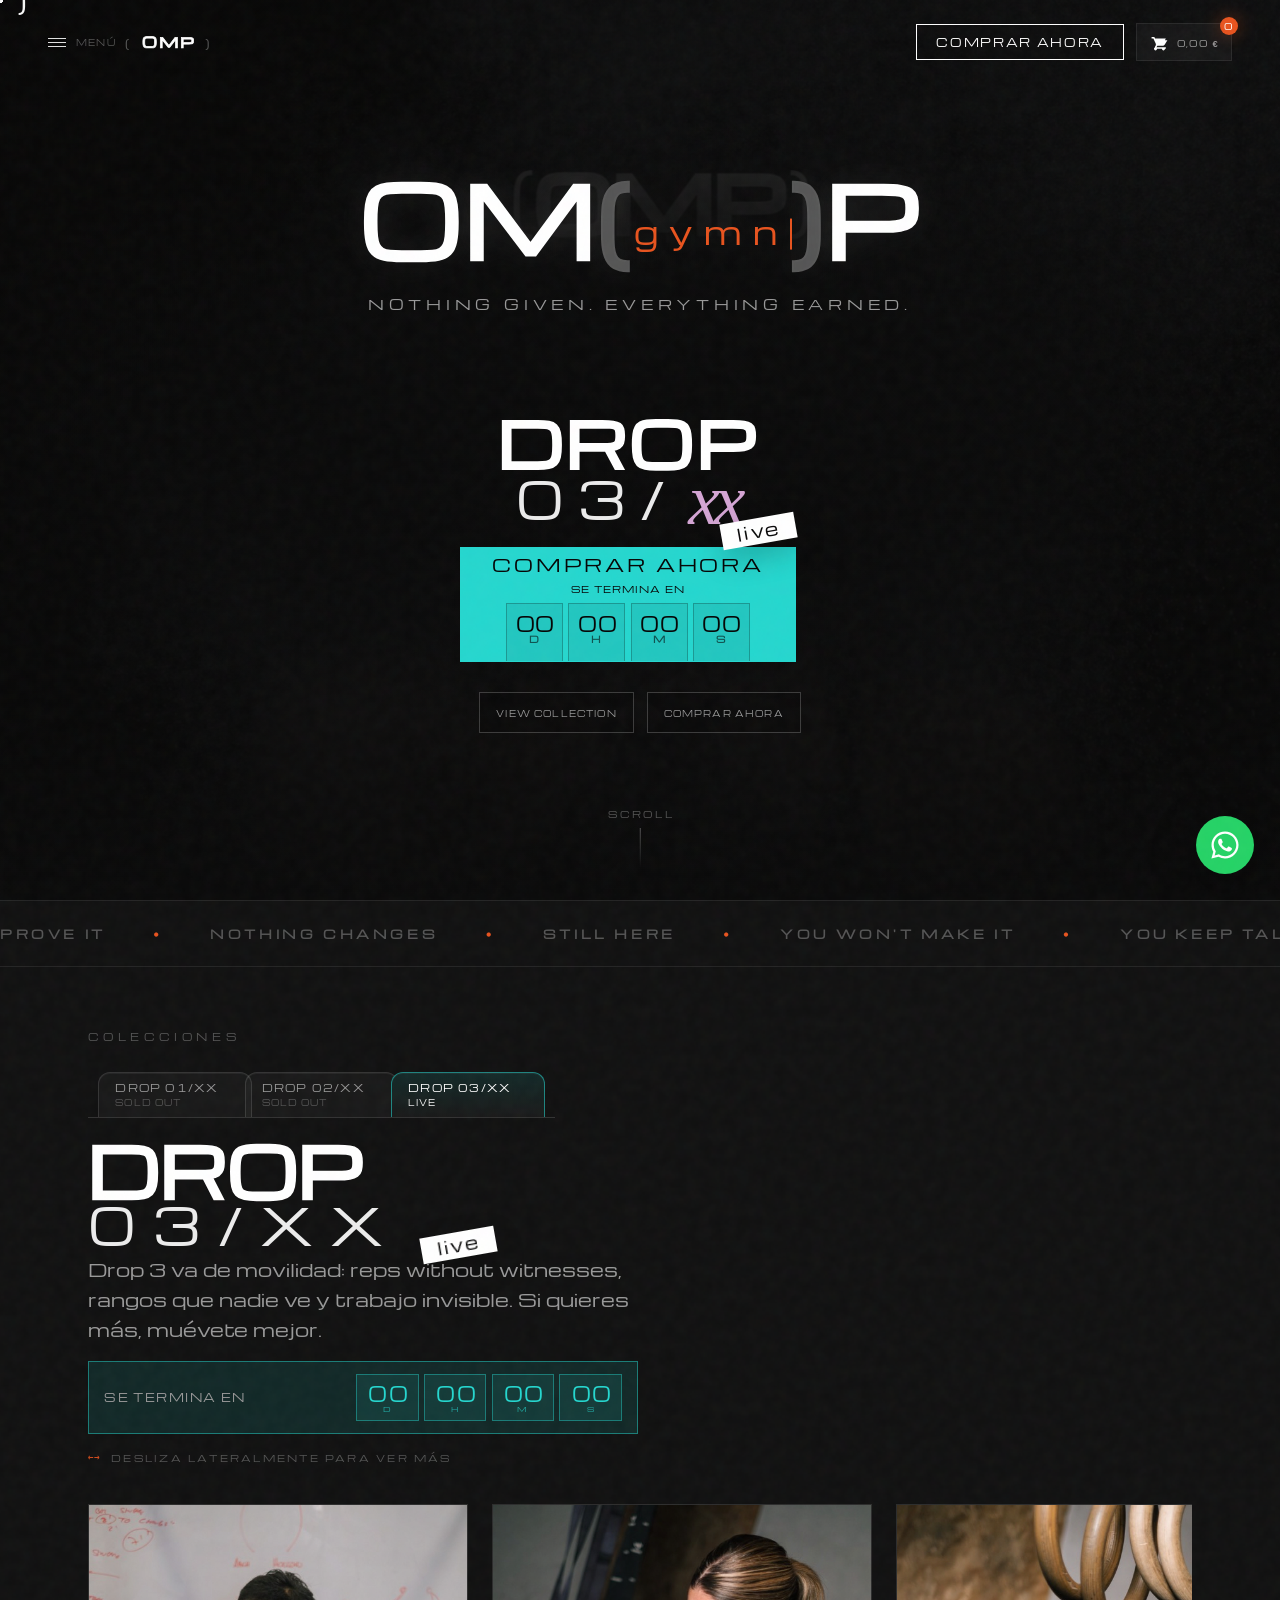
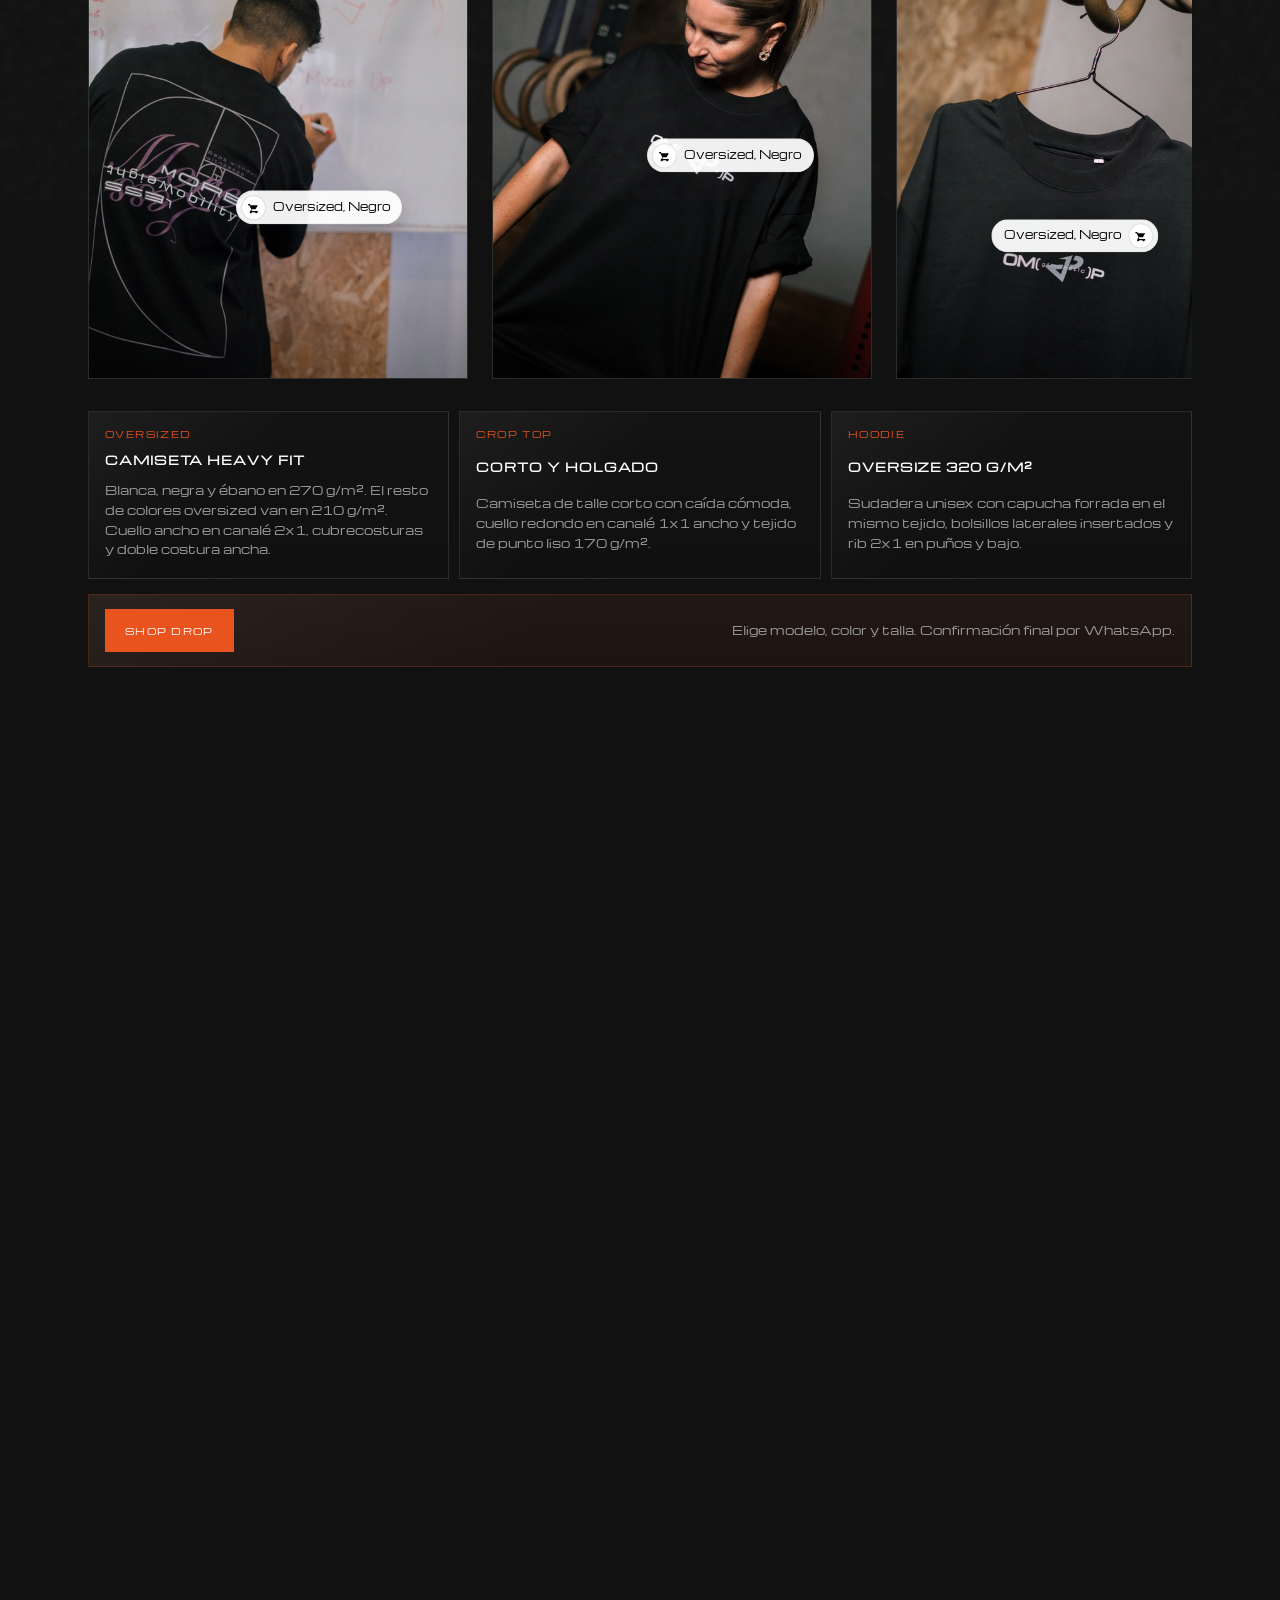
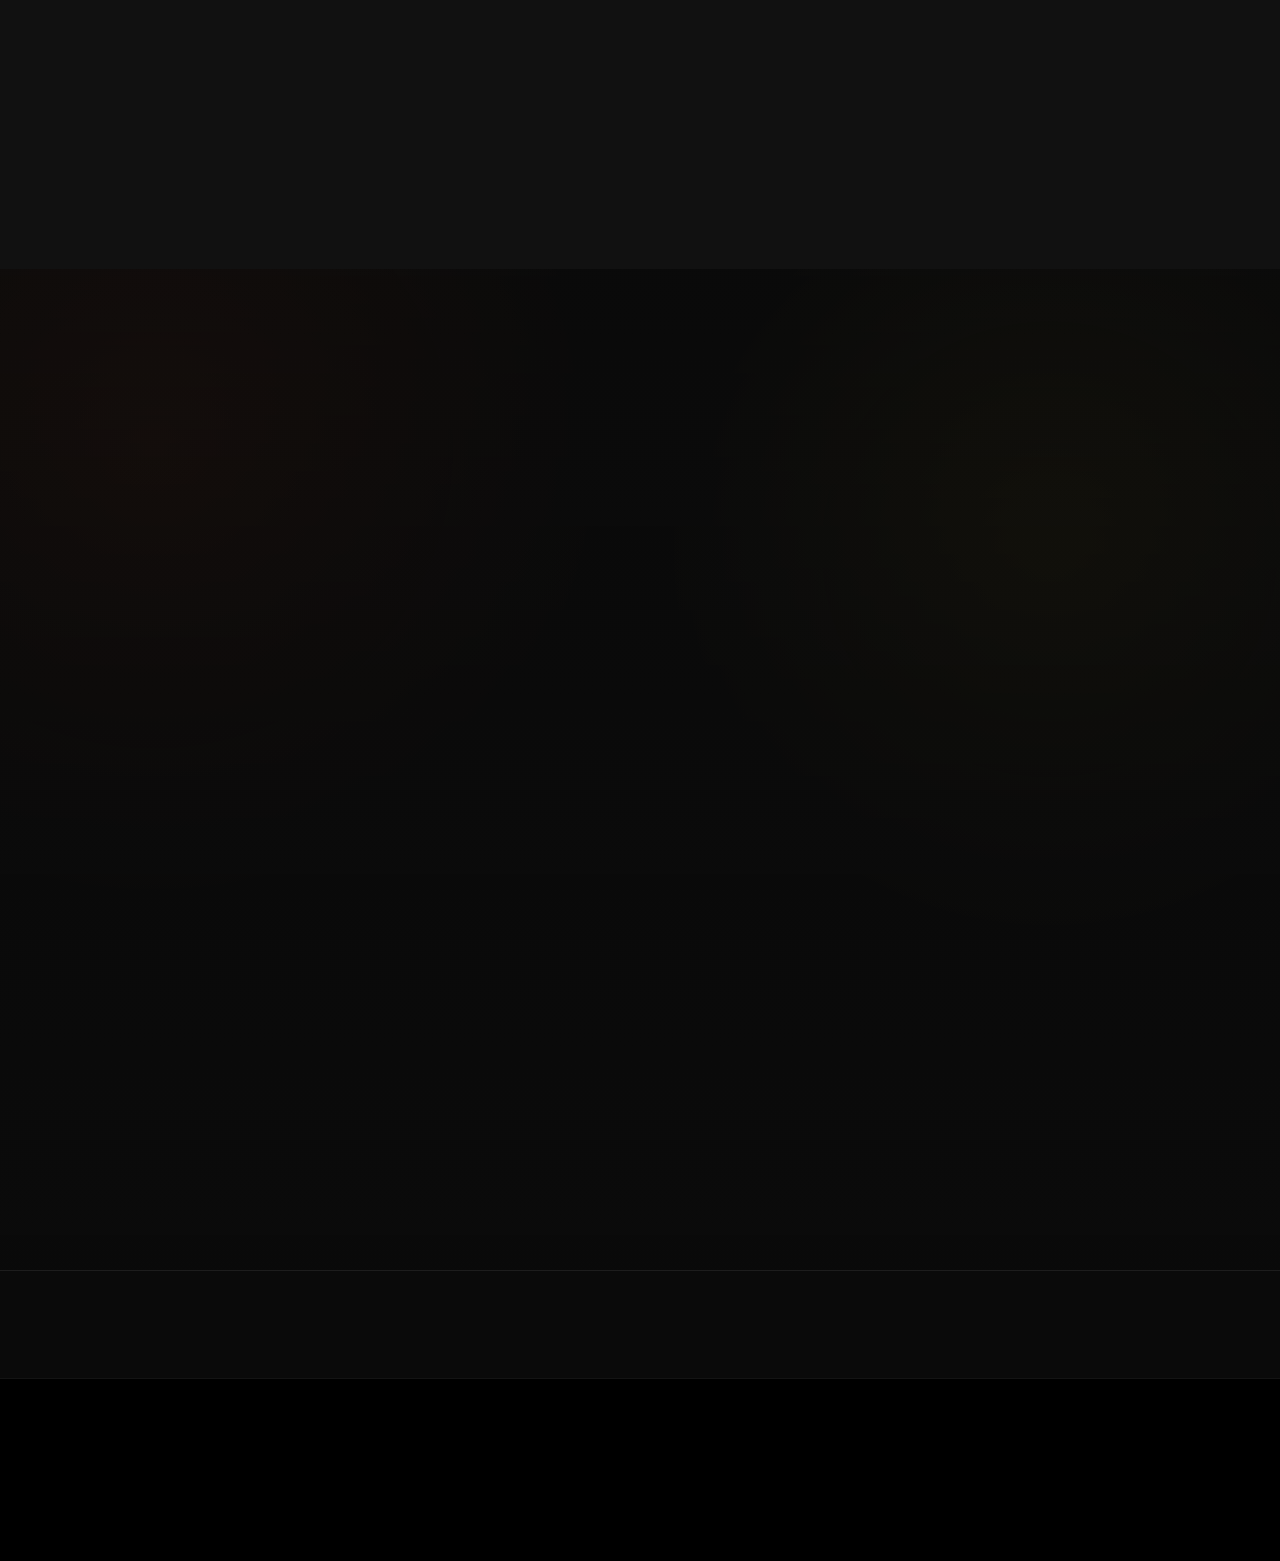
==== commit 7447ee4c: "Update drop 03 product previews" ====
--- a/index.html
+++ b/index.html
@@ -34,7 +34,7 @@
   <link rel="preload" href="assets/optimized/hero-poster.jpg" as="image" fetchpriority="high">
   <link href="https://fonts.googleapis.com/css2?family=Michroma&family=Space+Mono:wght@400;700&display=swap" rel="stylesheet">
 
-  <link rel="stylesheet" href="css/style.css?v=20260721-simplecheckout">
+  <link rel="stylesheet" href="css/style.css?v=20260721-drop03-products">
   <script type="application/ld+json">
   {
     "@context": "https://schema.org",
@@ -679,6 +679,7 @@
             <option value="Con mangas">Con mangas</option>
             <option value="Sin mangas">Sin mangas</option>
           </select>
+          <div class="sleeve-options" id="sleeveOptions" role="radiogroup" aria-label="Acabado oversized"></div>
         </label>
 
         <label class="waitlist__field">
@@ -1010,6 +1011,6 @@
     </div>
   </div>
 
-  <script src="js/script.js?v=20260721-simplecheckout" defer></script>
+  <script src="js/script.js?v=20260721-drop03-products" defer></script>
 </body>
 </html>
--- a/css/style.css
+++ b/css/style.css
@@ -3293,6 +3293,17 @@
   display: grid;
 }
 
+.sleeve-options {
+  display: grid;
+  grid-template-columns: repeat(2, minmax(0, 1fr));
+  gap: 0.7rem;
+  margin-top: 0.7rem;
+}
+
+.waitlist__field--sleeves .waitlist__select {
+  display: none;
+}
+
 .model-option {
   position: relative;
   display: grid;
@@ -3337,6 +3348,71 @@
 .model-option__zoom:focus-visible {
   border-color: var(--accent-lava);
   background: rgba(232,83,30,0.86);
+}
+
+.sleeve-option {
+  display: grid;
+  gap: 0.55rem;
+  padding: 0.62rem;
+  border: 1px solid rgba(255,255,255,0.16);
+  background: rgba(255,255,255,0.035);
+  color: var(--text-primary);
+  cursor: pointer;
+  text-align: left;
+  transition: border-color 0.25s ease, background 0.25s ease, transform 0.25s ease;
+}
+
+.sleeve-option:hover,
+.sleeve-option.active {
+  border-color: var(--accent-lava);
+  background: rgba(232,83,30,0.09);
+}
+
+.sleeve-option:focus-visible {
+  outline: 2px solid var(--accent-lava);
+  outline-offset: 3px;
+}
+
+.sleeve-option__media {
+  display: block;
+  aspect-ratio: 16 / 9;
+  overflow: hidden;
+  background: rgba(255,255,255,0.05);
+}
+
+.sleeve-option__media img {
+  width: 100%;
+  height: 100%;
+  object-fit: cover;
+  object-position: center;
+  display: block;
+}
+
+.sleeve-option__copy {
+  display: flex;
+  align-items: center;
+  justify-content: space-between;
+  gap: 0.7rem;
+}
+
+.sleeve-option__copy strong {
+  font-size: clamp(0.88rem, 1.8vw, 1rem);
+  line-height: 1.1;
+}
+
+.sleeve-option__zoom {
+  display: inline-flex;
+  align-items: center;
+  justify-content: center;
+  min-height: 1.62rem;
+  padding: 0.28rem 0.5rem 0.24rem;
+  border: 1px solid rgba(255,255,255,0.34);
+  color: var(--text-secondary);
+  font-family: var(--font-mono);
+  font-size: 0.46rem;
+  letter-spacing: 0.12em;
+  line-height: 1;
+  text-transform: uppercase;
 }
 
 .model-option:hover,
@@ -6104,6 +6180,26 @@
     font-size: 0.42rem;
   }
 
+  .sleeve-options {
+    grid-template-columns: 1fr;
+  }
+
+  .sleeve-option {
+    grid-template-columns: 116px minmax(0, 1fr);
+    align-items: center;
+    min-height: 112px;
+  }
+
+  .sleeve-option__media {
+    aspect-ratio: 1.28 / 1;
+  }
+
+  .sleeve-option__copy {
+    display: grid;
+    align-content: center;
+    justify-content: stretch;
+  }
+
   .model-picker,
   .color-picker,
   .waitlist__input,
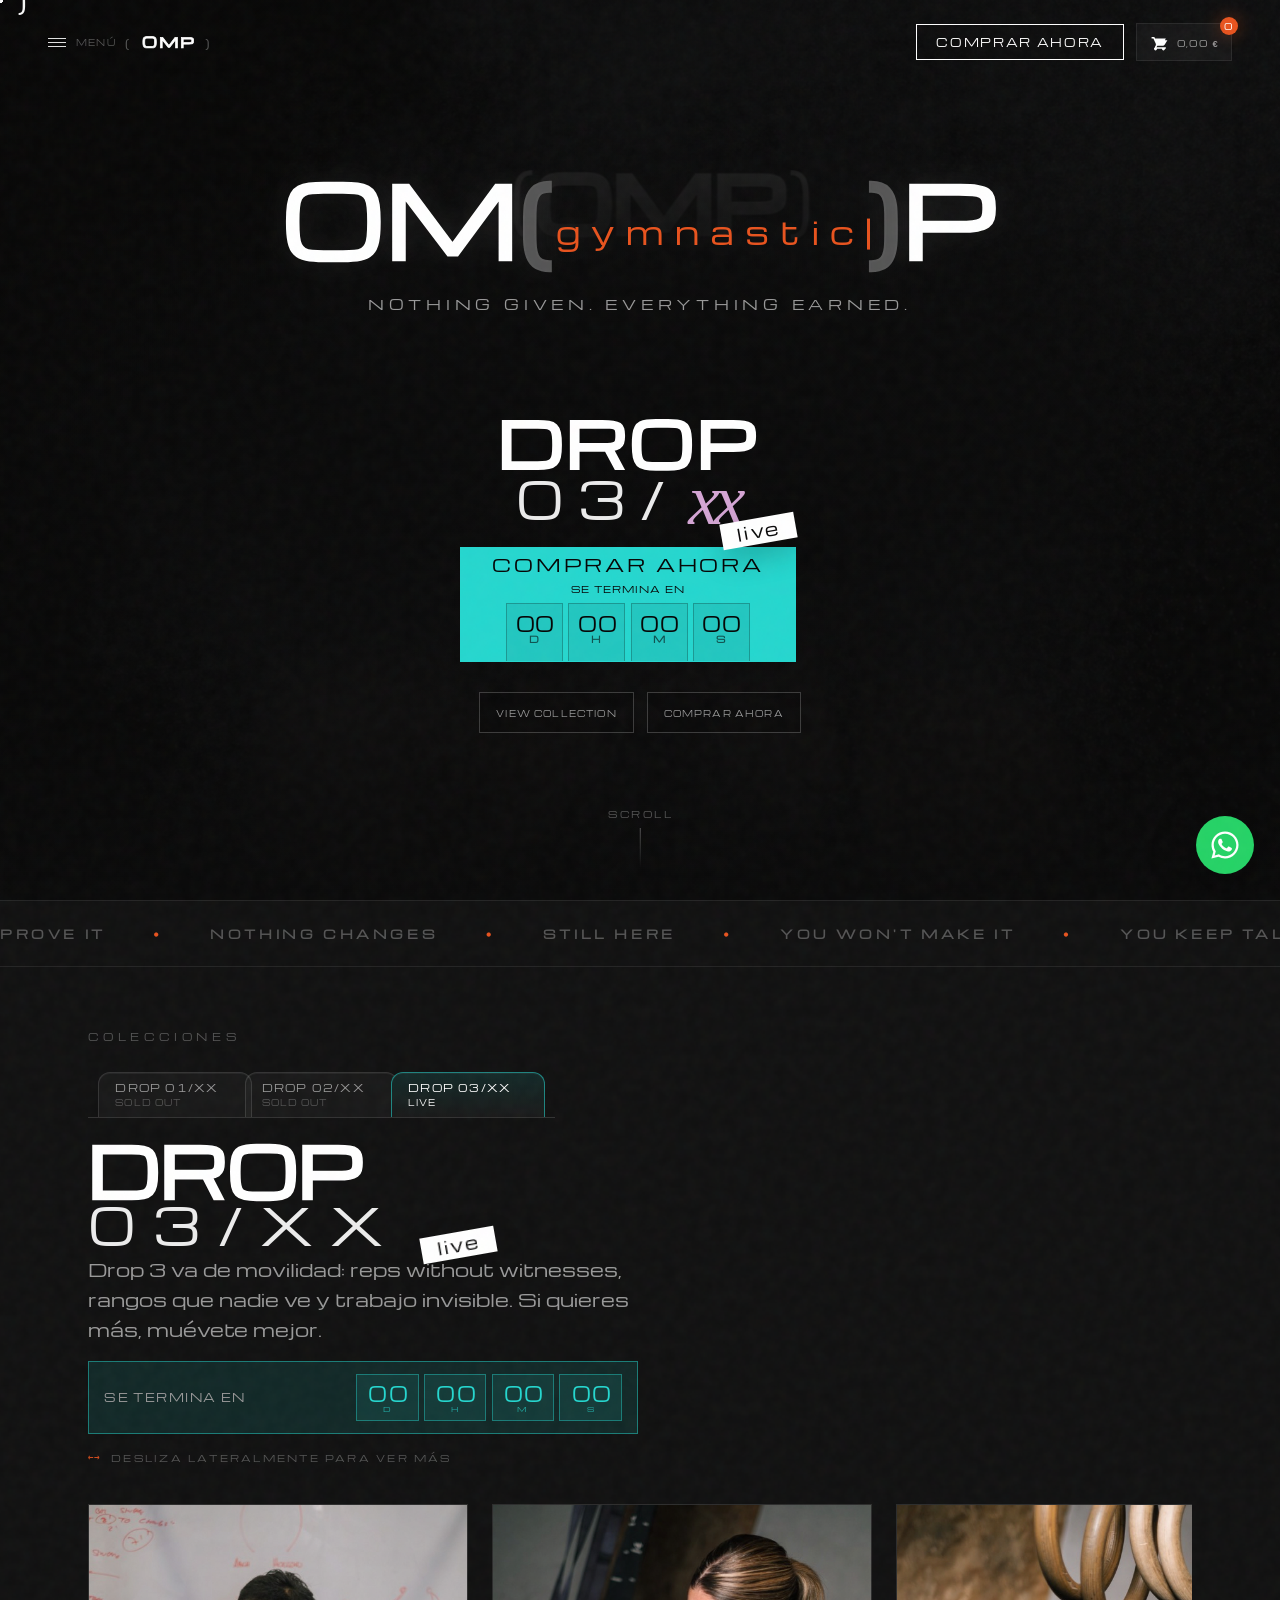
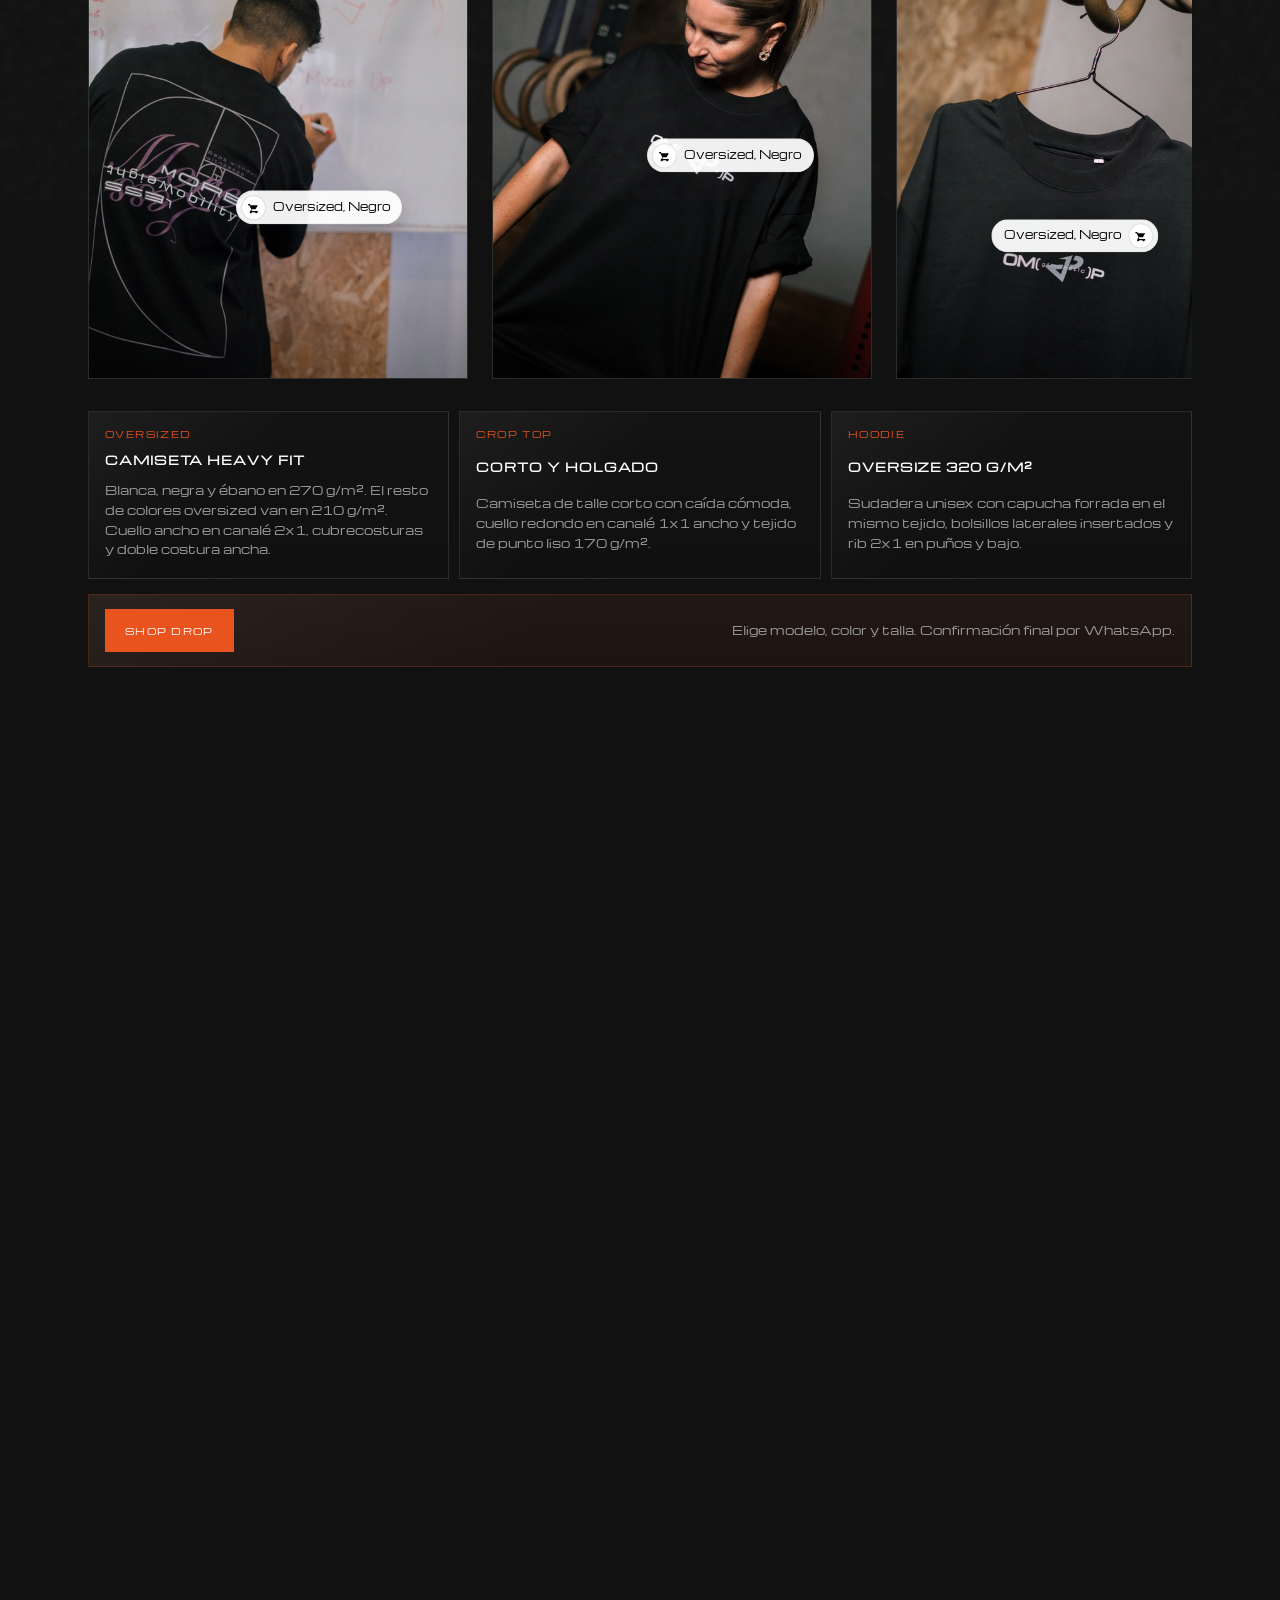
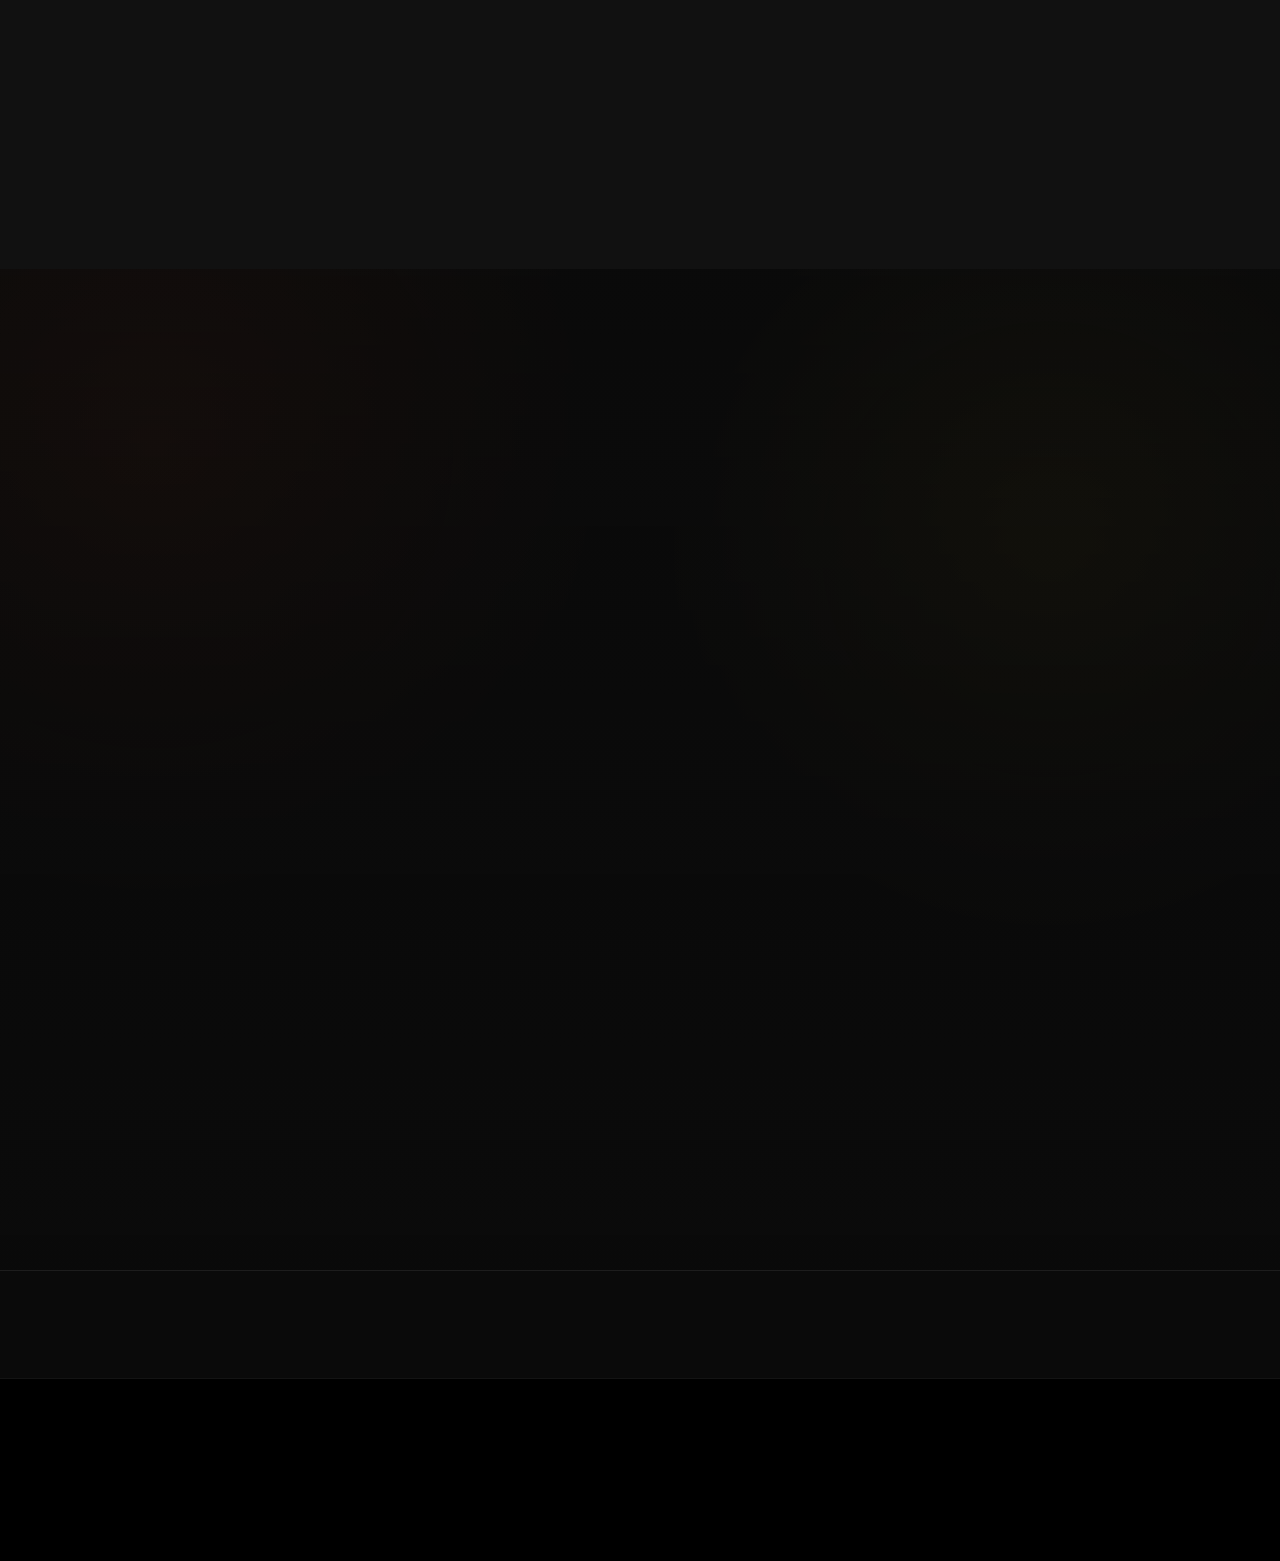
==== commit c919ecc3: "Move manifesto to page and refine product picker" ====
--- a/index.html
+++ b/index.html
@@ -34,7 +34,7 @@
   <link rel="preload" href="assets/optimized/hero-poster.jpg" as="image" fetchpriority="high">
   <link href="https://fonts.googleapis.com/css2?family=Michroma&family=Space+Mono:wght@400;700&display=swap" rel="stylesheet">
 
-  <link rel="stylesheet" href="css/style.css?v=20260721-drop03-products">
+  <link rel="stylesheet" href="css/style.css?v=20260721-models-manifesto">
   <script type="application/ld+json">
   {
     "@context": "https://schema.org",
@@ -160,7 +160,7 @@
     </button>
     <div class="nav-menu" id="navMenu" aria-hidden="true">
       <a href="#hero">Home</a>
-      <a href="#manifesto">Manifiesto</a>
+      <a href="manifesto.html">Manifiesto</a>
       <a href="#drop">Drop 03</a>
       <a href="#calendario">Calendario</a>
       <a href="#waitlist">Alcanza tu Peak</a>
@@ -247,62 +247,6 @@
       <span class="marquee__item">No One Is Coming</span>
     </div>
   </div>
-
-  <!-- Manifesto -->
-  <section class="section manifesto manifesto--menu-only" id="manifesto">
-    <div class="manifesto__bg"></div>
-    <div class="container">
-      <div class="manifesto__layout">
-        <div class="manifesto__content">
-          <p class="section-label reveal" data-i18n="manifestoLabel">Manifiesto</p>
-          <h2 class="section-title reveal reveal-delay-1" data-i18n="manifestoTitle">THIS IS NOT<br>FOR EVERYONE</h2>
-          <p class="manifesto__text reveal reveal-delay-2" data-i18n="manifestoText1">
-            No hacemos ropa para que te veas bien. Hacemos <strong>armaduras</strong> para los que se presentan cada día sin excusas. Para los que nadie esperaba. Para los que <strong>siguen aquí</strong> cuando todos se han ido.
-          </p>
-          <p class="manifesto__text reveal reveal-delay-3" data-i18n="manifestoText2">
-            Si necesitas que alguien te motive, esto no es para ti. Si ya estás dentro, <strong>lo sabes</strong>.
-          </p>
-          <p class="manifesto__origin reveal reveal-delay-4">LPA — Canary Islands</p>
-        </div>
-
-        <aside class="manifesto__instagram reveal reveal-delay-3" aria-label="Instagram preview de On My Peak">
-          <div class="manifesto__instagram-head">
-            <span>@onmypeak_</span>
-            <a href="https://instagram.com/onmypeak_" target="_blank" rel="noopener noreferrer" data-i18n="viewInstagram">Ver Instagram</a>
-          </div>
-          <div class="instagram-preview__grid" id="instagramFeed" data-instagram-feed data-source="fallback" aria-live="polite">
-            <a class="instagram-preview__item" href="https://instagram.com/onmypeak_" target="_blank" rel="noopener noreferrer">
-              <img src="assets/collection/drop-03/thumbs/drop-03-01.jpg" alt="DROP 03/XX de On My Peak" width="607" height="760" loading="lazy" decoding="async">
-            </a>
-            <a class="instagram-preview__item" href="https://instagram.com/onmypeak_" target="_blank" rel="noopener noreferrer">
-              <img src="assets/collection/drop-03/thumbs/drop-03-02.jpg" alt="DROP 03/XX de On My Peak" width="607" height="760" loading="lazy" decoding="async">
-            </a>
-            <a class="instagram-preview__item" href="https://instagram.com/onmypeak_" target="_blank" rel="noopener noreferrer">
-              <img src="assets/collection/drop-03/thumbs/drop-03-03.jpg" alt="DROP 03/XX de On My Peak" width="607" height="760" loading="lazy" decoding="async">
-            </a>
-            <a class="instagram-preview__item" href="https://instagram.com/onmypeak_" target="_blank" rel="noopener noreferrer">
-              <img src="assets/collection/drop-03/thumbs/drop-03-04.jpg" alt="DROP 03/XX de On My Peak" width="607" height="760" loading="lazy" decoding="async">
-            </a>
-            <a class="instagram-preview__item" href="https://instagram.com/onmypeak_" target="_blank" rel="noopener noreferrer">
-              <img src="assets/collection/drop-03/thumbs/drop-03-05.jpg" alt="DROP 03/XX de On My Peak" width="607" height="760" loading="lazy" decoding="async">
-            </a>
-            <a class="instagram-preview__item" href="https://instagram.com/onmypeak_" target="_blank" rel="noopener noreferrer">
-              <img src="assets/collection/drop-03/thumbs/drop-03-06.jpg" alt="DROP 03/XX de On My Peak" width="607" height="760" loading="lazy" decoding="async">
-            </a>
-            <a class="instagram-preview__item" href="https://instagram.com/onmypeak_" target="_blank" rel="noopener noreferrer">
-              <img src="assets/collection/drop-03/thumbs/drop-03-07.jpg" alt="DROP 03/XX de On My Peak" width="607" height="760" loading="lazy" decoding="async">
-            </a>
-            <a class="instagram-preview__item" href="https://instagram.com/onmypeak_" target="_blank" rel="noopener noreferrer">
-              <img src="assets/collection/drop-03/thumbs/drop-03-08.jpg" alt="DROP 03/XX de On My Peak" width="607" height="760" loading="lazy" decoding="async">
-            </a>
-            <a class="instagram-preview__item" href="https://instagram.com/onmypeak_" target="_blank" rel="noopener noreferrer">
-              <img src="assets/collection/drop-03/thumbs/drop-03-01.jpg" alt="DROP 03/XX de On My Peak" width="607" height="760" loading="lazy" decoding="async">
-            </a>
-          </div>
-        </aside>
-      </div>
-    </div>
-  </section>
 
   <!-- Drop 01/XX -->
   <section class="section drop" id="drop">
@@ -1011,6 +955,6 @@
     </div>
   </div>
 
-  <script src="js/script.js?v=20260721-drop03-products" defer></script>
+  <script src="js/script.js?v=20260721-models-manifesto" defer></script>
 </body>
 </html>
--- a/css/style.css
+++ b/css/style.css
@@ -1381,10 +1381,6 @@
   overflow: hidden;
 }
 
-.manifesto--menu-only:not(.manifesto--open) {
-  display: none;
-}
-
 .manifesto__bg {
   position: absolute;
   right: -5%;
@@ -1455,6 +1451,81 @@
 .manifesto__instagram-head a {
   color: var(--accent-lava);
   white-space: nowrap;
+}
+
+.manifesto-page {
+  background: var(--bg-primary);
+}
+
+.manifesto-page .reveal {
+  opacity: 1;
+  transform: none;
+}
+
+.nav--simple {
+  position: fixed;
+}
+
+.nav__logo--link {
+  text-decoration: none;
+}
+
+.manifesto--page {
+  min-height: 100svh;
+  padding-top: 7rem;
+}
+
+.manifesto__layout--page {
+  grid-template-columns: minmax(0, 0.9fr) minmax(260px, 0.65fr);
+}
+
+.manifesto-page__proof {
+  justify-self: end;
+  width: min(100%, 420px);
+  aspect-ratio: 4 / 5;
+  overflow: hidden;
+  border: 1px solid rgba(255,255,255,0.16);
+  background: rgba(255,255,255,0.04);
+}
+
+.manifesto-page__proof img {
+  width: 100%;
+  height: 100%;
+  object-fit: cover;
+  display: block;
+}
+
+.manifesto-page__actions {
+  display: flex;
+  flex-wrap: wrap;
+  gap: 0.8rem;
+  margin-top: 2.2rem;
+}
+
+.manifesto-page__actions a {
+  display: inline-flex;
+  align-items: center;
+  justify-content: center;
+  min-height: 3rem;
+  padding: 0.8rem 1.05rem;
+  border: 1px solid rgba(255,255,255,0.28);
+  color: var(--text-primary);
+  font-family: var(--font-mono);
+  font-size: 0.58rem;
+  letter-spacing: 0.16em;
+  text-decoration: none;
+  text-transform: uppercase;
+  transition: border-color 0.22s ease, background 0.22s ease;
+}
+
+.manifesto-page__actions a:first-child {
+  border-color: var(--accent-lava);
+  background: var(--accent-lava);
+}
+
+.manifesto-page__actions a:hover {
+  border-color: var(--text-primary);
+  background: rgba(255,255,255,0.08);
 }
 
 .instagram-preview__grid {
